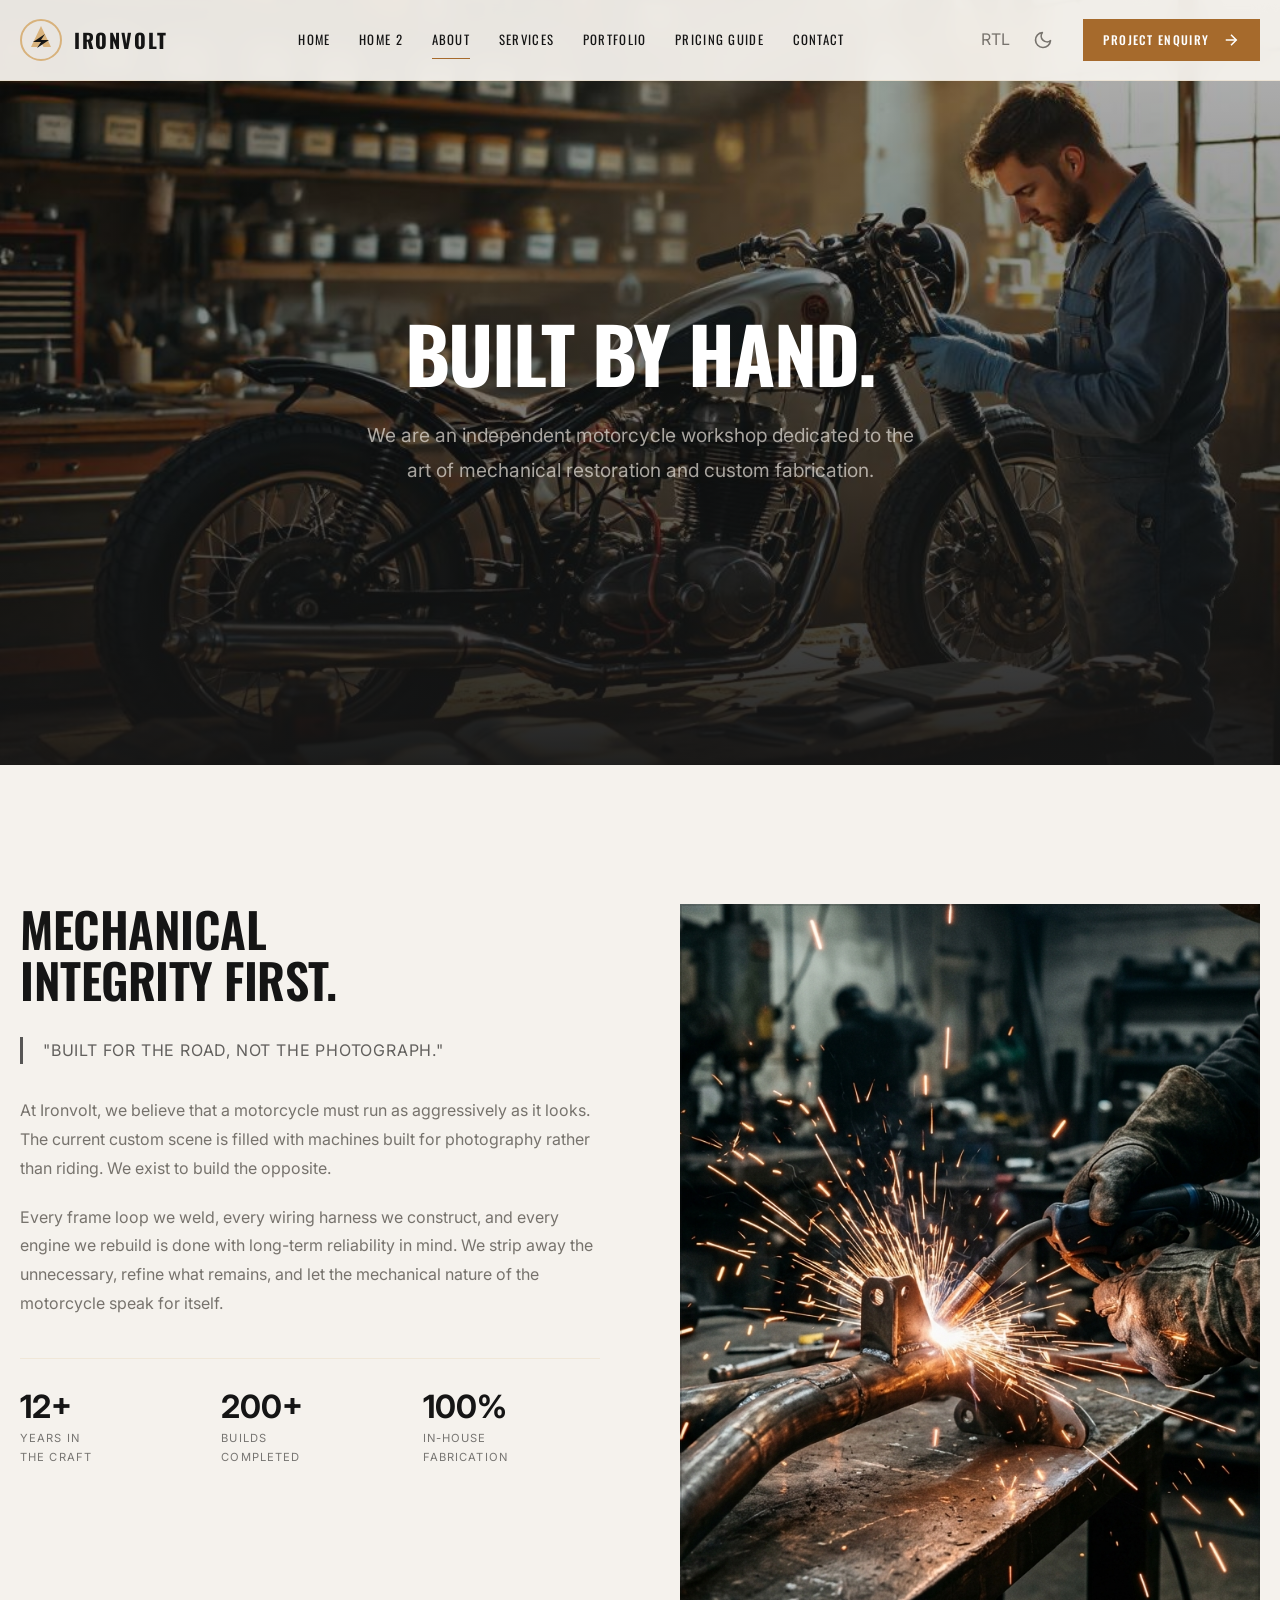
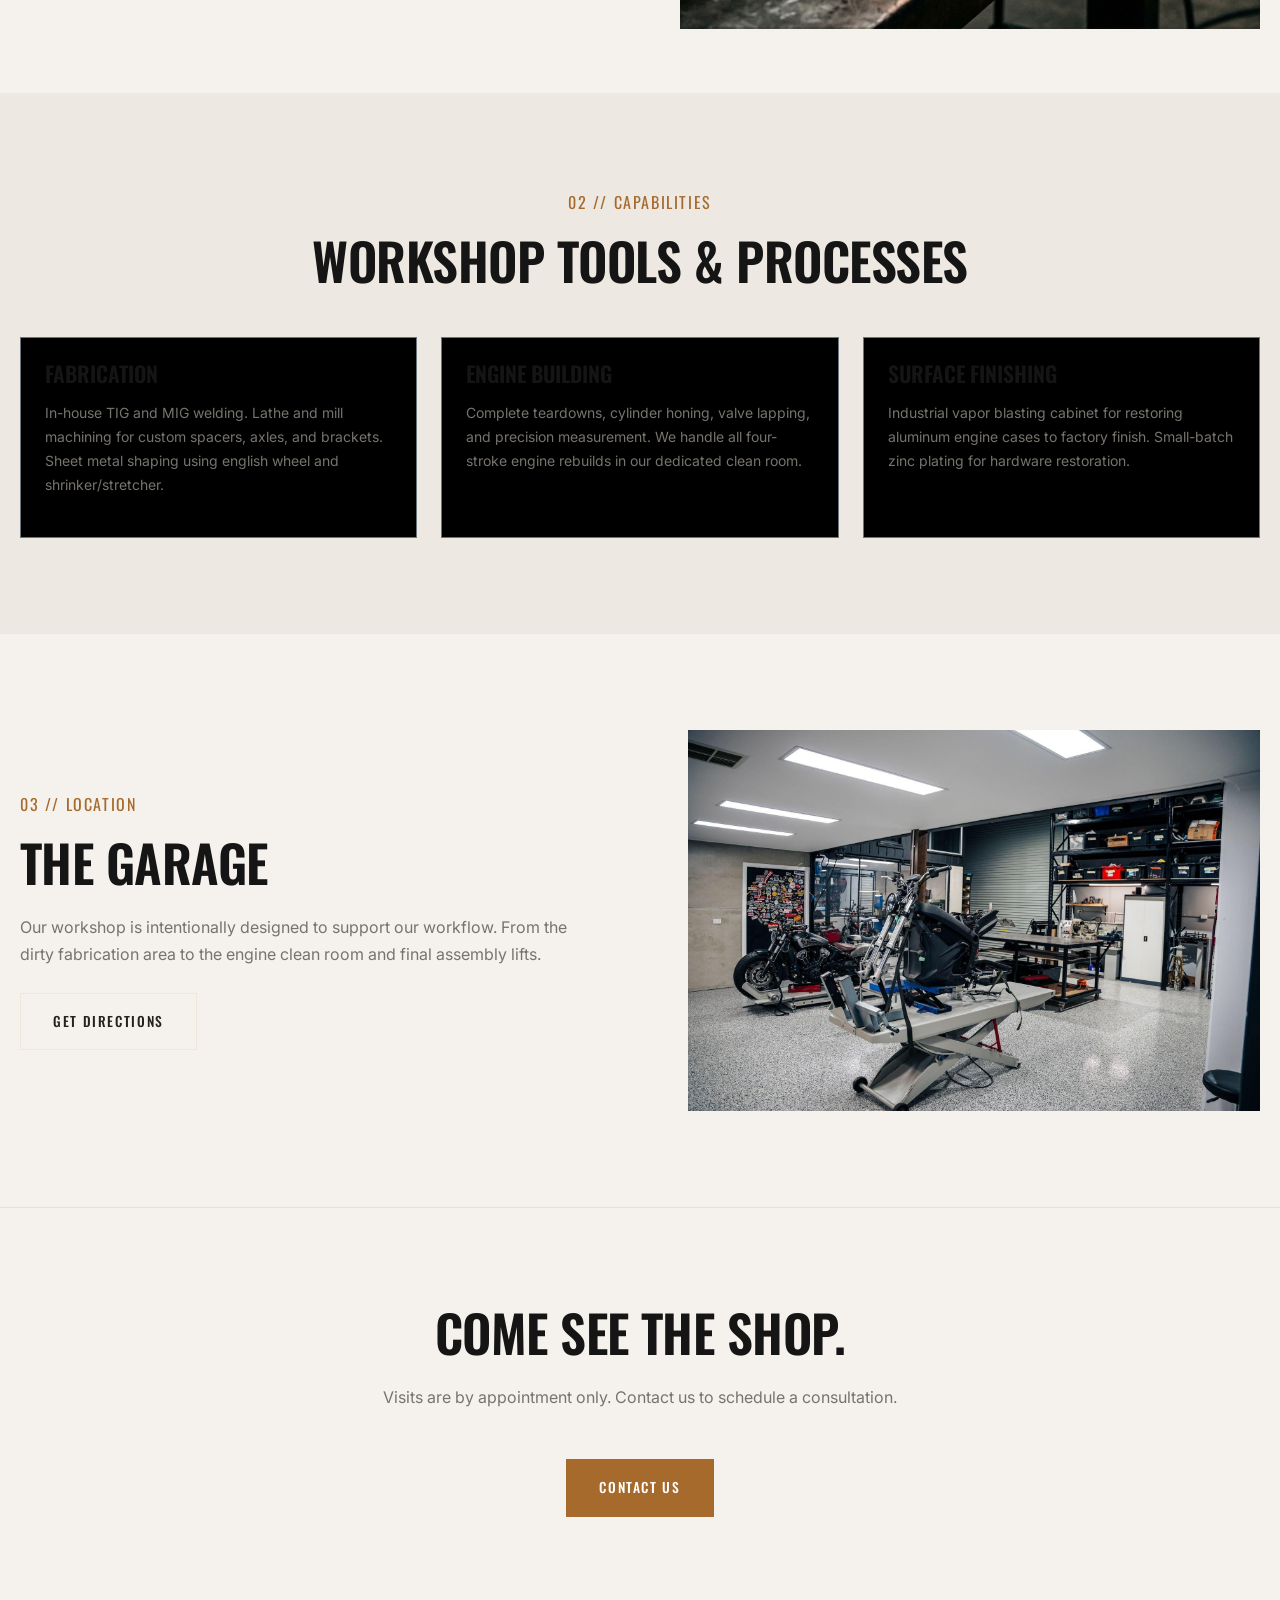
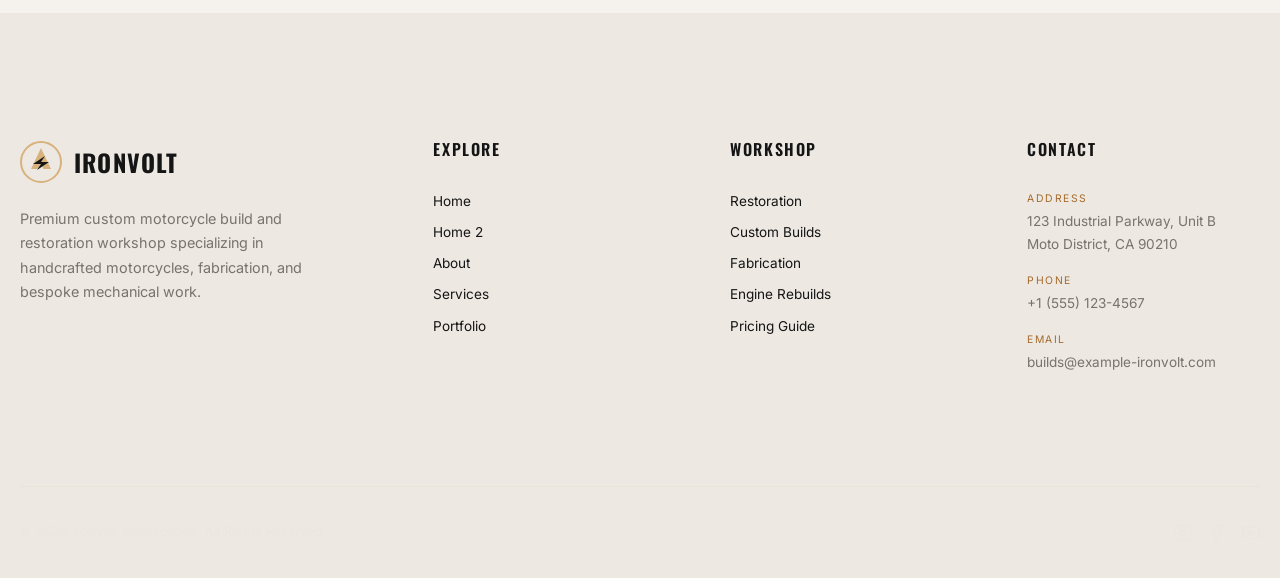
==== about.html @ 7b5ea41d "commit" ====
﻿<!DOCTYPE html>
<html lang="en" dir="ltr" data-theme="light">

<head>
  <meta charset="UTF-8">
  <meta name="viewport" content="width=device-width, initial-scale=1.0">
  <title>About The Workshop | Ironvolt</title>
  <link rel="icon" type="image/svg+xml" href="favicon.svg">
  <meta name="description"
    content="Learn about the Ironvolt workshop, our principles of mechanical craftsmanship, and our approach to building custom motorcycles.">

  <meta property="og:type" content="website">
  <meta property="og:title" content="About The Workshop | Ironvolt">
  <meta property="og:description"
    content="Learn about the Ironvolt workshop and our principles of mechanical craftsmanship.">
  <meta property="og:image" content="assets/images/workshop.jpg">
  <link rel="canonical" href="https://example-ironvolt.com/pages/about.html">

  <link rel="preconnect" href="https://fonts.googleapis.com">
  <link rel="preconnect" href="https://fonts.gstatic.com" crossorigin>
  <link
    href="https://fonts.googleapis.com/css2?family=Inter:wght@400;500;600&family=Oswald:wght@400;500;600;700&display=swap"
    rel="stylesheet">

  <link href="https://cdn.jsdelivr.net/npm/bootstrap@5.3.0/dist/css/bootstrap.min.css" rel="stylesheet">
  <link rel="stylesheet" href="assets/css/style.css">
</head>

<body>
  <a href="#main-content" class="iv-skip-link">Skip to content</a>

  <!-- ============================================ -->
  <!-- HEADER / NAVBAR                              -->
  <!-- ============================================ -->
  <header class="iv-header">
    <div class="iv-container">
      <div class="iv-header__inner">
        <a href="../index.html" class="iv-logo" aria-label="Ironvolt Motorcycles Home">
          <svg class="iv-logo__mark" viewBox="0 0 42 42" fill="none" xmlns="http://www.w3.org/2000/svg">
            <circle cx="21" cy="21" r="20" stroke="currentColor" stroke-width="2" />
            <path d="M21 7L31 28H23.5L21 23L18.5 28H11L21 7Z" fill="currentColor" />
            <path d="M25 15L21 21H29L17 29L21 23H13L25 15Z" fill="var(--color-primary)" />
          </svg>
          <div class="iv-logo__text">
            <span class="iv-logo__name">Ironvolt</span>
          </div>
        </a>

        <nav class="iv-nav" aria-label="Main Navigation">
          <a href="index.html" class="iv-nav__link">Home</a>
          <a href="home-2.html" class="iv-nav__link">Home 2</a>
          <a href="about.html" class="iv-nav__link active">About</a>
          <a href="services.html" class="iv-nav__link">Services</a>
          <a href="portfolio.html" class="iv-nav__link">Portfolio</a>
          <a href="pricing-guide.html" class="iv-nav__link">Pricing Guide</a>
          <a href="contact.html" class="iv-nav__link">Contact</a>
        </nav>

        <div class="iv-header__actions">
          <button class="iv-header__action-btn js-rtl-toggle" aria-label="Toggle RTL">
            <svg xmlns="http://www.w3.org/2000/svg" width="20" height="20" viewBox="0 0 24 24" fill="none"
              stroke="currentColor" stroke-width="2" stroke-linecap="round" stroke-linejoin="round">
              <path d="M3 12h18" />
              <path d="M3 12l6-6" />
              <path d="M3 12l6 6" />
            </svg>
          </button>
          <button class="iv-header__action-btn js-theme-toggle" aria-label="Toggle Theme"></button>
          <div class="iv-header__cta">
            <a href="enquiry.html" class="iv-btn iv-btn--primary iv-btn--sm ">
              Project Enquiry
              <svg class="iv-arrow" xmlns="http://www.w3.org/2000/svg" viewBox="0 0 24 24" fill="none"
                stroke="currentColor" stroke-width="2">
                <line x1="5" y1="12" x2="19" y2="12"></line>
                <polyline points="12 5 19 12 12 19"></polyline>
              </svg>
            </a>
          </div>
        </div>

        <button class="iv-hamburger" aria-label="Toggle Mobile Menu" aria-expanded="false">
          <span class="iv-hamburger__lines">
            <span class="iv-hamburger__line"></span>
            <span class="iv-hamburger__line"></span>
            <span class="iv-hamburger__line"></span>
          </span>
        </button>
      </div>
    </div>
  </header>

  <!-- Mobile Nav Drawer -->
  <div class="iv-mobile-nav"><button class="iv-mobile-nav__close js-mobile-close" aria-label="Close Menu"><svg
        xmlns="http://www.w3.org/2000/svg" width="32" height="32" viewBox="0 0 24 24" fill="none" stroke="currentColor"
        stroke-width="2" stroke-linecap="round" stroke-linejoin="round">
        <line x1="18" y1="6" x2="6" y2="18"></line>
        <line x1="6" y1="6" x2="18" y2="18"></line>
      </svg></button>
    <a href="index.html" class="iv-mobile-nav__link">Home</a>
    <a href="home-2.html" class="iv-mobile-nav__link">Home 2</a>
    <a href="about.html" class="iv-mobile-nav__link active">About</a>
    <a href="services.html" class="iv-mobile-nav__link">Services</a>
    <a href="portfolio.html" class="iv-mobile-nav__link">Portfolio</a>
    <a href="pricing-guide.html" class="iv-mobile-nav__link">Pricing Guide</a>
    <a href="contact.html" class="iv-mobile-nav__link">Contact</a>

    <div class="iv-mobile-nav__cta">
      <a href="enquiry.html" class="iv-btn iv-btn--primary" style="width: 100%; justify-content: center;">
        Project Enquiry
      </a>
    </div>

    <div class="iv-mobile-nav__controls">
      <button class="iv-mobile-nav__toggle js-theme-toggle">Dark Mode</button>
      <button class="iv-mobile-nav__toggle js-rtl-toggle">RTL Mode</button>
    </div>
  </div>
  <div class="iv-mobile-overlay"></div>

  <main id="main-content">

    <!-- ============================================ -->
    <!-- SECTION 01 — HERO                            -->
    <!-- ============================================ -->
    <section class="iv-hero iv-hero--page">
      <div class="iv-hero__bg">
        <img src="assets/images/abt-hero.jpg" alt="Workshop interior" loading="eager">
      </div>
      <div class="iv-hero__overlay"></div>

      <div class="iv-container">
        <div class="iv-hero__content iv-reveal iv-reveal--left">

          <h1 class="iv-hero__title">BUILT BY HAND.</h1>
          <p class="iv-hero__subtitle">We are an independent motorcycle workshop dedicated to the art of mechanical
            restoration and custom fabrication.</p>
        </div>
      </div>
    </section>

    <!-- ============================================ -->
    <!-- SECTION 02 — THE PHILOSOPHY                  -->
    <!-- ============================================ -->
    <section class="iv-section" style="padding-block: var(--space-3xl);">
      <div class="iv-container">

        <!-- Section Label Row -->
        <div class="iv-reveal mb-5" style="display: flex; align-items: center; gap: 1rem;">
          <div class="section-number">01 // PHILOSOPHY</div>
          <div style="flex: 1; height: 1px; background: var(--color-primary); opacity: 0.3;"></div>
        </div>

        <!-- Two Column Grid -->
        <div style="display: grid; grid-template-columns: 1fr 1fr; gap: 5rem; align-items: start;">

          <!-- LEFT — Text Column -->
          <div class="iv-reveal iv-reveal--left">
            <h2 style="font-size: clamp(2rem, 4vw, 3rem); line-height: 1.05; margin-bottom: 2rem;">
              MECHANICAL<br>INTEGRITY FIRST.
            </h2>

            <!-- Pull Quote -->
            <blockquote
              style="border-left: 3px solid var(--color-primary); padding-left: 1.25rem; margin: 0 0 2rem; font-family: var(--font-display); font-size: 1rem; letter-spacing: 0.05em; opacity: 0.7; font-style: normal;">
              "BUILT FOR THE ROAD, NOT THE PHOTOGRAPH."
            </blockquote>

            <p style="margin-bottom: 1.25rem; line-height: 1.8;">
              At Ironvolt, we believe that a motorcycle must run as aggressively as it looks. The current custom scene
              is filled with machines built for photography rather than riding. We exist to build the opposite.
            </p>
            <p style="line-height: 1.8;">
              Every frame loop we weld, every wiring harness we construct, and every engine we rebuild is done with
              long-term reliability in mind. We strip away the unnecessary, refine what remains, and let the mechanical
              nature of the motorcycle speak for itself.
            </p>

            <!-- Stats Row -->
            <div
              style="display: grid; grid-template-columns: repeat(3, 1fr); gap: 1.5rem; margin-top: 2.5rem; padding-top: 2rem; border-top: 1px solid var(--color-border);">
              <div>
                <div
                  style="font-family: var(--font-display); font-size: 2rem; font-weight: 700; color: var(--color-primary); line-height: 1;">
                  12+</div>
                <div style="font-size: 0.7rem; letter-spacing: 0.1em; opacity: 0.6; margin-top: 0.4rem;">YEARS IN<br>THE
                  CRAFT</div>
              </div>
              <div>
                <div
                  style="font-family: var(--font-display); font-size: 2rem; font-weight: 700; color: var(--color-primary); line-height: 1;">
                  200+</div>
                <div style="font-size: 0.7rem; letter-spacing: 0.1em; opacity: 0.6; margin-top: 0.4rem;">
                  BUILDS<br>COMPLETED</div>
              </div>
              <div>
                <div
                  style="font-family: var(--font-display); font-size: 2rem; font-weight: 700; color: var(--color-primary); line-height: 1;">
                  100%</div>
                <div style="font-size: 0.7rem; letter-spacing: 0.1em; opacity: 0.6; margin-top: 0.4rem;">
                  IN-HOUSE<br>FABRICATION</div>
              </div>
            </div>
          </div>

          <!-- RIGHT — Image + Team Card Column -->
          <div class="iv-reveal iv-reveal--right" style="position: relative;">

            <!-- Main Image -->
            <div style="position: relative; overflow: hidden; aspect-ratio: 4/5;">
              <img src="assets/images/philosophy.jpg" alt="Ironvolt fabrication workshop"
                style="width: 100%; height: 100%; object-fit: cover; display: block;">
              <!-- Accent line overlay -->
              <div
                style="position: absolute; inset: 0; border: 2px solid var(--color-primary); opacity: 0.15; pointer-events: none;">
              </div>
            </div>



          </div>

        </div>
      </div>
      </div>
    </section>

    <!-- ============================================ -->
    <!-- SECTION 03 — CAPABILITIES                    -->
    <!-- ============================================ -->
    <section class="iv-section iv-section--dark">
      <div class="iv-container">
        <div class="text-center mb-5 iv-reveal">
          <div class="section-number mb-3">02 // CAPABILITIES</div>
          <h2>WORKSHOP TOOLS & PROCESSES</h2>
        </div>

        <div class="row g-4">
          <div class="col-md-4 iv-reveal iv-reveal--d1">
            <div class="p-4 border border-secondary h-100 bg-black">
              <h4 class="mb-3">FABRICATION</h4>
              <p class="text-muted small">In-house TIG and MIG welding. Lathe and mill machining for custom spacers,
                axles, and brackets. Sheet metal shaping using english wheel and shrinker/stretcher.</p>
            </div>
          </div>
          <div class="col-md-4 iv-reveal iv-reveal--d2">
            <div class="p-4 border border-secondary h-100 bg-black">
              <h4 class="mb-3">ENGINE BUILDING</h4>
              <p class="text-muted small">Complete teardowns, cylinder honing, valve lapping, and precision measurement.
                We handle all four-stroke engine rebuilds in our dedicated clean room.</p>
            </div>
          </div>
          <div class="col-md-4 iv-reveal iv-reveal--d3">
            <div class="p-4 border border-secondary h-100 bg-black">
              <h4 class="mb-3">SURFACE FINISHING</h4>
              <p class="text-muted small">Industrial vapor blasting cabinet for restoring aluminum engine cases to
                factory finish. Small-batch zinc plating for hardware restoration.</p>
            </div>
          </div>
        </div>
      </div>
    </section>

    <!-- ============================================ -->
    <!-- SECTION 04 — LOCATION                        -->
    <!-- ============================================ -->
    <section class="iv-section">
      <div class="iv-container">
        <div class="iv-split align-items-center">
          <div class="iv-reveal">
            <div class="section-number mb-3">03 // LOCATION</div>
            <h2>THE GARAGE</h2>
            <p class="mt-4 mb-4">Our workshop is intentionally designed to support our workflow. From the dirty
              fabrication area to the engine clean room and final assembly lifts.</p>
            <a href="contact.html" class="iv-btn iv-btn--outline">Get Directions</a>
          </div>
          <div class="iv-reveal iv-reveal--right">
            <!-- Simulated Map or Workshop exterior -->
            <img src="assets/images/garage.jpg" class="img-fluid" alt="garage">
          </div>
        </div>
      </div>
    </section>

    <!-- ============================================ -->
    <!-- SECTION 05 — CTA                             -->
    <!-- ============================================ -->
    <section class="iv-cta iv-section border-top border-subtle">
      <div class="iv-container">
        <div class="iv-reveal iv-reveal--scale">
          <h2>COME SEE THE SHOP.</h2>
          <p>Visits are by appointment only. Contact us to schedule a consultation.</p>
          <div class="iv-cta__actions mt-5">
            <a href="contact.html" class="iv-btn iv-btn--primary">Contact Us</a>
          </div>
        </div>
      </div>
    </section>

  </main>

  <footer class="iv-footer">
    <div class="iv-container">
      <div class="iv-footer__grid">

        <div>
          <a href="index.html" class="iv-logo mb-4" aria-label="Ironvolt Motorcycles Home"
            style="display: flex; align-items: center; gap: 0.75rem;">
            <svg class="iv-logo__mark" viewBox="0 0 42 42" fill="none" xmlns="http://www.w3.org/2000/svg">
              <circle cx="21" cy="21" r="20" stroke="currentColor" stroke-width="2" />
              <path d="M21 7L31 28H23.5L21 23L18.5 28H11L21 7Z" fill="currentColor" />
              <path d="M25 15L21 21H29L17 29L21 23H13L25 15Z" fill="var(--color-primary)" />
            </svg>
            <div class="iv-logo__text" style="text-align: left;">
              <span class="iv-footer__brand-name"
                style="margin-bottom: 0; line-height: 1; display: block;">IRONVOLT</span>
            </div>
          </a>
          <p class="iv-footer__brand-text">Premium custom motorcycle build and restoration workshop specializing in
            handcrafted motorcycles, fabrication, and bespoke mechanical work.</p>
        </div>

        <div>
          <h4 class="iv-footer__heading">EXPLORE</h4>
          <div class="iv-footer__links">
            <a href="index.html" class="iv-footer__link">Home</a>
            <a href="home-2.html" class="iv-footer__link">Home 2</a>
            <a href="about.html" class="iv-footer__link">About</a>
            <a href="services.html" class="iv-footer__link">Services</a>
            <a href="portfolio.html" class="iv-footer__link">Portfolio</a>
          </div>
        </div>

        <div>
          <h4 class="iv-footer__heading">WORKSHOP</h4>
          <div class="iv-footer__links">
            <a href="services.html#restoration" class="iv-footer__link">Restoration</a>
            <a href="services.html#custom" class="iv-footer__link">Custom Builds</a>
            <a href="services.html#fabrication" class="iv-footer__link">Fabrication</a>
            <a href="services.html#engine" class="iv-footer__link">Engine Rebuilds</a>
            <a href="pricing-guide.html" class="iv-footer__link">Pricing Guide</a>
          </div>
        </div>

        <div>
          <h4 class="iv-footer__heading">CONTACT</h4>
          <div class="iv-footer__contact-item">
            <div class="iv-footer__contact-label">Address</div>
            <div class="iv-footer__contact-value">123 Industrial Parkway, Unit B<br>Moto District, CA 90210</div>
          </div>
          <div class="iv-footer__contact-item">
            <div class="iv-footer__contact-label">Phone</div>
            <div class="iv-footer__contact-value">+1 (555) 123-4567</div>
          </div>
          <div class="iv-footer__contact-item">
            <div class="iv-footer__contact-label">Email</div>
            <div class="iv-footer__contact-value">builds@example-ironvolt.com</div>
          </div>
        </div>

      </div>

      <div class="iv-footer__bottom">
        <div class="iv-footer__copyright">
          &copy; 2026 Ironvolt Motorcycles. All Rights Reserved.
        </div>
        <div class="iv-footer__social">
          <a href="#" class="iv-footer__social-link" aria-label="Instagram">
            <svg xmlns="http://www.w3.org/2000/svg" viewBox="0 0 24 24" fill="none" stroke="currentColor"
              stroke-width="2" stroke-linecap="round" stroke-linejoin="round">
              <rect x="2" y="2" width="20" height="20" rx="5" ry="5"></rect>
              <path d="M16 11.37A4 4 0 1 1 12.63 8 4 4 0 0 1 16 11.37z"></path>
              <line x1="17.5" y1="6.5" x2="17.51" y2="6.5"></line>
            </svg>
          </a>
          <a href="#" class="iv-footer__social-link" aria-label="Facebook">
            <svg xmlns="http://www.w3.org/2000/svg" viewBox="0 0 24 24" fill="none" stroke="currentColor"
              stroke-width="2" stroke-linecap="round" stroke-linejoin="round">
              <path d="M18 2h-3a5 5 0 0 0-5 5v3H7v4h3v8h4v-8h3l1-4h-4V7a1 1 0 0 1 1-1h3z"></path>
            </svg>
          </a>
          <a href="#" class="iv-footer__social-link" aria-label="YouTube">
            <svg xmlns="http://www.w3.org/2000/svg" viewBox="0 0 24 24" fill="none" stroke="currentColor"
              stroke-width="2" stroke-linecap="round" stroke-linejoin="round">
              <path
                d="M22.54 6.42a2.78 2.78 0 0 0-1.94-2C18.88 4 12 4 12 4s-6.88 0-8.6.46a2.78 2.78 0 0 0-1.94 2A29 29 0 0 0 1 11.75a29 29 0 0 0 .46 5.33A2.78 2.78 0 0 0 3.4 19c1.72.46 8.6.46 8.6.46s6.88 0 8.6-.46a2.78 2.78 0 0 0 1.94-2 29 29 0 0 0 .46-5.25 29 29 0 0 0-.46-5.33z">
              </path>
              <polygon points="9.75 15.02 15.5 11.75 9.75 8.48 9.75 15.02"></polygon>
            </svg>
          </a>
        </div>
      </div>
    </div>
  </footer>

  <div class="iv-modal-overlay"></div>
  <div class="iv-modal" id="enquiryModal">
    <div class="iv-modal__header">
      <h2 class="iv-modal__title">START A PROJECT</h2>
      <button class="iv-modal__close">Close</button>
    </div>
  </div>

  <script src="assets/js/main.js"></script>
</body>

</html>
---- assets/css/style.css ----
/* ============================================
   IRONVOLT MOTORCYCLES — DESIGN SYSTEM
   Custom Builds / Restoration / Fabrication
   ============================================ */

/* ----------------------------------------
   1. CSS VARIABLES
   ---------------------------------------- */
:root {
  /* Brand Colors */
  --color-primary: #151515;
  --color-secondary: #A66A2C;
  --color-accent: #D8B27C;
  --color-light: #E8E3DB;
  --color-text: #242321;
  --color-muted: #77736D;
  --color-dark-surface: #1E1E1C;
  --color-border: rgba(216, 178, 124, 0.18);
  --color-white: #ffffff;
  --color-black: #000000;

  /* Theme Colors (Light Mode defaults) */
  --bg-primary: #F5F2ED;
  --bg-secondary: #EDE9E2;
  --bg-card: #ffffff;
  --bg-dark-section: #151515;
  --bg-input: #ffffff;
  --text-primary: #242321;
  --text-secondary: #77736D;
  --text-on-dark: #E8E3DB;
  --text-heading: #151515;
  --border-color: rgba(216, 178, 124, 0.18);
  --border-subtle: rgba(36, 35, 33, 0.1);
  --shadow-sm: 0 1px 3px rgba(0, 0, 0, 0.06);
  --shadow-md: 0 4px 12px rgba(0, 0, 0, 0.08);
  --shadow-lg: 0 12px 40px rgba(0, 0, 0, 0.12);
  --overlay: rgba(21, 21, 21, 0.7);
  --overlay-heavy: rgba(21, 21, 21, 0.85);

  /* Typography */
  --font-heading: 'Oswald', sans-serif;
  --font-body: 'Inter', sans-serif;

  /* Spacing */
  --space-xs: 0.25rem;
  --space-sm: 0.5rem;
  --space-md: 1rem;
  --space-lg: 1.5rem;
  --space-xl: 2rem;
  --space-2xl: 3rem;
  --space-3xl: 4rem;
  --space-4xl: 6rem;
  --space-5xl: 8rem;

  /* Container */
  --container-max: 1320px;
  --container-padding: 20px;

  /* Transitions */
  --transition-fast: 0.2s cubic-bezier(0.4, 0, 0.2, 1);
  --transition-base: 0.3s cubic-bezier(0.4, 0, 0.2, 1);
  --transition-slow: 0.5s cubic-bezier(0.4, 0, 0.2, 1);
  --transition-mechanical: 0.6s cubic-bezier(0.16, 1, 0.3, 1);

  /* Border Radius */
  --radius-sm: 2px;
  --radius-md: 4px;
  --radius-lg: 6px;

  /* Z-Index */
  --z-dropdown: 100;
  --z-sticky: 200;
  --z-modal-backdrop: 900;
  --z-modal: 1000;
  --z-toast: 1100;
}

/* ----------------------------------------
   Dark Mode Variables
   ---------------------------------------- */
[data-theme="dark"] {
  --bg-primary: #111110;
  --bg-secondary: #1A1A18;
  --bg-card: #1E1E1C;
  --bg-dark-section: #0A0A09;
  --bg-input: #1E1E1C;
  --text-primary: #E8E3DB;
  --text-secondary: #9E9A93;
  --text-on-dark: #E8E3DB;
  --text-heading: #F5F2ED;
  --border-color: rgba(216, 178, 124, 0.15);
  --border-subtle: rgba(232, 227, 219, 0.08);
  --shadow-sm: 0 1px 3px rgba(0, 0, 0, 0.2);
  --shadow-md: 0 4px 12px rgba(0, 0, 0, 0.3);
  --shadow-lg: 0 12px 40px rgba(0, 0, 0, 0.4);
  --overlay: rgba(10, 10, 9, 0.8);
  --overlay-heavy: rgba(10, 10, 9, 0.92);
}

/* ----------------------------------------
   2. RESET & BASE
   ---------------------------------------- */
*,
*::before,
*::after {
  box-sizing: border-box;
  margin: 0;
  padding: 0;
}

html {
  scroll-behavior: smooth;
  -webkit-text-size-adjust: 100%;
  -moz-text-size-adjust: 100%;
  text-size-adjust: 100%;
}

body {
  font-family: var(--font-body);
  font-size: 1rem;
  line-height: 1.7;
  color: var(--text-primary);
  background-color: var(--bg-primary);
  -webkit-font-smoothing: antialiased;
  -moz-osx-font-smoothing: grayscale;
  overflow-x: hidden;
  transition: background-color var(--transition-base), color var(--transition-base);
}

body.no-scroll {
  overflow: hidden;
}

img {
  max-width: 100%;
  height: auto;
  display: block;
}

a {
  color: inherit;
  text-decoration: none;
  transition: color var(--transition-fast);
}

button {
  font-family: inherit;
  cursor: pointer;
  border: none;
  background: none;
  font-size: inherit;
}

ul,
ol {
  list-style: none;
}

input,
textarea,
select {
  font-family: inherit;
  font-size: inherit;
}

/* ----------------------------------------
   3. TYPOGRAPHY
   ---------------------------------------- */
h1,
h2,
h3,
h4,
h5,
h6 {
  font-family: var(--font-heading);
  font-weight: 600;
  line-height: 1.1;
  color: var(--text-heading);
  transition: color var(--transition-base);
}

h1 {
  font-size: clamp(2.5rem, 6vw, 5.5rem);
  font-weight: 700;
  letter-spacing: -0.02em;
  text-transform: uppercase;
}

h2 {
  font-size: clamp(2rem, 4vw, 3.5rem);
  font-weight: 600;
  letter-spacing: -0.01em;
  text-transform: uppercase;
}

h3 {
  font-size: clamp(1.25rem, 2.5vw, 1.75rem);
  font-weight: 600;
}

h4 {
  font-size: clamp(1.1rem, 2vw, 1.35rem);
  font-weight: 600;
}



p {
  color: var(--text-secondary);
  max-width: 65ch;
  transition: color var(--transition-base);
}

.label {
  font-family: var(--font-heading);
  font-size: 0.75rem;
  font-weight: 500;
  letter-spacing: 0.15em;
  text-transform: uppercase;
  color: var(--color-secondary);
}

.large-number {
  font-family: var(--font-heading);
  font-size: clamp(3rem, 8vw, 7rem);
  font-weight: 700;
  line-height: 1;
  color: var(--color-secondary);
  opacity: 0.2;
}

.section-number {
  font-family: var(--font-heading);
  font-size: 1rem;
  font-weight: 400;
  letter-spacing: 0.1em;
  color: var(--color-secondary);
}

/* ----------------------------------------
   4. GLOBAL LAYOUT
   ---------------------------------------- */
.iv-container {
  width: min(100% - 40px, var(--container-max));
  margin-inline: auto;
}

@media (max-width: 575px) {
  .iv-container {
    width: calc(100% - 32px);
  }
}

.iv-section {
  padding-block: var(--space-5xl);
  position: relative;
}

.iv-section--dark {
  background-color: var(--bg-secondary);
}

[data-theme="dark"] .iv-section--dark {
  background-color: var(--bg-secondary);
}

[data-theme="dark"] .iv-section--dark {
  background-color: var(--bg-secondary);
}

.iv-section--dark h2,
.iv-section--dark h3,
.iv-section--dark h4 {
  /* Inherit normal text heading color */
}

.iv-section--dark p {
  /* Inherit normal text primary/secondary color */
}

.iv-grid {
  display: grid;
  gap: var(--space-xl);
}

.iv-grid--2 {
  grid-template-columns: repeat(2, 1fr);
}

.iv-grid--3 {
  grid-template-columns: repeat(3, 1fr);
}

.iv-grid--4 {
  grid-template-columns: repeat(4, 1fr);
}

@media (max-width: 991px) {

  .iv-grid--3,
  .iv-grid--4 {
    grid-template-columns: repeat(2, 1fr);
  }
}

@media (max-width: 575px) {

  .iv-grid--2,
  .iv-grid--3,
  .iv-grid--4 {
    grid-template-columns: 1fr;
  }
}

.iv-split {
  display: grid;
  grid-template-columns: 1fr 1fr;
  gap: var(--space-4xl);
  align-items: center;
}

@media (max-width: 991px) {
  .iv-split {
    grid-template-columns: 1fr;
    gap: var(--space-2xl);
  }
}

.iv-divider {
  width: 60px;
  height: 2px;
  background: var(--color-secondary);
  margin-block: var(--space-lg);
}

/* ----------------------------------------
   5. BUTTONS
   ---------------------------------------- */
.iv-btn {
  display: inline-flex;
  align-items: center;
  gap: 0.75rem;
  font-family: var(--font-heading);
  font-size: 0.85rem;
  font-weight: 500;
  letter-spacing: 0.12em;
  text-transform: uppercase;
  padding: 1rem 2rem;
  border: 1px solid transparent;
  transition: all var(--transition-base);
  position: relative;
  overflow: hidden;
  white-space: nowrap;
}

.iv-btn svg {
  width: 18px;
  height: 18px;
  transition: transform var(--transition-base);
  flex-shrink: 0;
}

.iv-btn:hover svg {
  transform: translateX(4px);
}

[dir="rtl"] .iv-btn:hover svg {
  transform: translateX(-4px);
}

.iv-btn--primary {
  background: var(--color-secondary);
  color: var(--color-white);
  border-color: var(--color-secondary);
}

.iv-btn--primary:hover {
  background: #8E5A24;
  border-color: #8E5A24;
}

.iv-btn--outline {
  background: transparent;
  color: var(--text-primary);
  border-color: var(--border-color);
}

.iv-btn--outline:hover {
  border-color: var(--color-secondary);
  color: var(--color-secondary);
}

[data-theme="dark"] .iv-btn--outline {
  color: var(--text-on-dark);
  border-color: var(--border-color);
}

[data-theme="dark"] .iv-btn--outline:hover {
  border-color: var(--color-accent);
  color: var(--color-accent);
}

.iv-btn--ghost {
  background: transparent;
  color: var(--color-secondary);
  padding-inline: 0;
  border: none;
}

.iv-btn--ghost:hover {
  color: var(--color-accent);
}

.iv-btn--light {
  background: transparent;
  color: var(--text-on-dark);
  border-color: rgba(232, 227, 219, 0.25);
}

.iv-btn--light:hover {
  border-color: var(--color-accent);
  color: var(--color-accent);
}

.iv-btn--sm {
  padding: 0.6rem 1.2rem;
  font-size: 0.75rem;
}

.iv-arrow {
  display: inline-flex;
  width: 18px;
  height: 18px;
}

/* ----------------------------------------
   6. HEADER / NAVBAR
   ---------------------------------------- */
.iv-header {
  position: fixed;
  top: 0;
  inset-inline: 0;
  z-index: var(--z-sticky);
  background: rgba(245, 242, 237, 0.95);
  backdrop-filter: blur(12px);
  -webkit-backdrop-filter: blur(12px);
  border-bottom: 1px solid var(--border-color);
  transition: background var(--transition-base), box-shadow var(--transition-base);
}

[data-theme="dark"] .iv-header {
  background: rgba(21, 21, 21, 0.95);
}

.iv-header.scrolled {
  box-shadow: 0 2px 20px rgba(0, 0, 0, 0.3);
}

.iv-header__inner {
  display: flex;
  align-items: center;
  justify-content: space-between;
  height: 80px;
  flex-wrap: nowrap;
}

.iv-logo {
  display: flex;
  align-items: center;
  gap: 0.75rem;
  flex-shrink: 0;
}

.iv-logo__mark {
  width: 42px;
  height: 42px;
  color: var(--color-accent);
}

.iv-logo__text {
  display: flex;
  flex-direction: column;
  line-height: 1;
}

.iv-logo__name {
  font-family: var(--font-heading);
  font-size: 1.25rem;
  font-weight: 700;
  letter-spacing: 0.08em;
  text-transform: uppercase;
  color: var(--text-heading);
}

.iv-logo__desc {
  font-size: 0.6rem;
  letter-spacing: 0.2em;
  text-transform: uppercase;
  color: var(--color-secondary);
  margin-top: 2px;
}

.iv-nav {
  display: flex;
  align-items: center;
  gap: 0;
}

.iv-nav__link {
  font-family: var(--font-heading);
  font-size: 0.8rem;
  font-weight: 400;
  letter-spacing: 0.1em;
  text-transform: uppercase;
  color: var(--text-heading);
  padding: 0.5rem 0.9rem;
  position: relative;
  transition: color var(--transition-fast);
}

.iv-nav__link:hover, .iv-nav__link.active { color: var(--text-heading) !important; }

.iv-nav__link::after {
  content: '';
  position: absolute;
  bottom: 0;
  inset-inline-start: 0.9rem;
  width: 0;
  height: 1px;
  background: var(--color-secondary);
  transition: width var(--transition-base);
}

.iv-nav__link:hover, .iv-nav__link.active { color: var(--text-heading) !important; }

.iv-nav__link:hover::after,
.iv-nav__link.active::after {
  width: calc(100% - 1.8rem);
}

.iv-header__actions {
  display: flex;
  align-items: center;
  gap: 0.5rem;
}

.iv-header__action-btn {
  width: 40px;
  height: 40px;
  display: flex;
  align-items: center;
  justify-content: center;
  color: var(--text-secondary);
  border-radius: var(--radius-sm);
  transition: color var(--transition-fast), background var(--transition-fast);
}

.iv-header__action-btn:hover {
  color: var(--text-heading);
  background: var(--bg-card);
}

.iv-header__action-btn svg {
  width: 20px;
  height: 20px;
}

.iv-header__cta {
  margin-inline-start: 0.75rem;
}

.iv-hamburger {
  display: none;
  width: 40px;
  height: 40px;
  align-items: center;
  justify-content: center;
  color: var(--text-heading);
  position: relative;
  z-index: calc(var(--z-modal) + 1);
}

.iv-hamburger__lines {
  display: flex;
  flex-direction: column;
  gap: 5px;
  width: 22px;
}

.iv-hamburger__line {
  width: 100%;
  height: 2px;
  background: currentColor;
  transition: transform var(--transition-base), opacity var(--transition-fast);
  transform-origin: center;
}

.iv-hamburger.active .iv-hamburger__line:nth-child(1) {
  transform: translateY(7px) rotate(45deg);
}

.iv-hamburger.active .iv-hamburger__line:nth-child(2) {
  opacity: 0;
}

.iv-hamburger.active .iv-hamburger__line:nth-child(3) {
  transform: translateY(-7px) rotate(-45deg);
}

/* Mobile Navigation Drawer */
.iv-mobile-nav {
  position: fixed;
  top: 0;
  inset-inline-end: 0;
  width: min(400px, 100vw);
  height: 100vh;
  height: 100dvh;
  background: var(--bg-primary);
  border-inline-start: 1px solid var(--border-color);
  z-index: var(--z-modal);
  transform: translateX(100%);
  transition: transform var(--transition-mechanical);
  display: flex;
  flex-direction: column;
  padding: 100px var(--space-2xl) var(--space-2xl);
  overflow-y: auto;
}

[dir="rtl"] .iv-mobile-nav {
  transform: translateX(-100%);
}

.iv-mobile-nav.open {
  transform: translateX(0);
}

.iv-mobile-nav__link {
  display: block;
  font-family: var(--font-heading);
  font-size: 1.5rem;
  font-weight: 500;
  text-transform: uppercase;
  letter-spacing: 0.05em;
  color: var(--text-heading);
  padding: 0.75rem 0;
  border-bottom: 1px solid var(--border-color);
  transition: color var(--transition-fast), padding-inline-start var(--transition-base);
}

.iv-mobile-nav__link:hover { color: var(--text-heading) !important; padding-inline-start: 0.5rem; }

.iv-mobile-nav__controls {
  display: flex;
  gap: var(--space-md);
  margin-top: var(--space-2xl);
  padding-top: var(--space-xl);
  border-top: 1px solid rgba(216, 178, 124, 0.08);
}

.iv-mobile-nav__toggle {
  display: flex;
  align-items: center;
  gap: 0.5rem;
  font-size: 0.75rem;
  letter-spacing: 0.1em;
  text-transform: uppercase;
  color: rgba(232, 227, 219, 0.5);
  padding: 0.5rem 1rem;
  border: 1px solid rgba(216, 178, 124, 0.15);
  border-radius: var(--radius-sm);
  transition: all var(--transition-fast);
}

.iv-mobile-nav__toggle:hover {
  color: var(--color-white);
  border-color: var(--color-secondary);
}

.iv-mobile-nav__cta {
  margin-top: var(--space-xl);
}

.iv-mobile-overlay {
  position: fixed;
  inset: 0;
  background: rgba(0, 0, 0, 0.6);
  z-index: calc(var(--z-modal) - 1);
  opacity: 0;
  visibility: hidden;
  transition: opacity var(--transition-base), visibility var(--transition-base);
}

.iv-mobile-overlay.active {
  opacity: 1;
  visibility: visible;
}

/* Search Overlay */
.iv-search {
  position: fixed;
  top: 0;
  inset-inline: 0;
  background: rgba(21, 21, 21, 0.98);
  backdrop-filter: blur(20px);
  -webkit-backdrop-filter: blur(20px);
  z-index: var(--z-modal);
  padding: var(--space-2xl);
  transform: translateY(-100%);
  transition: transform var(--transition-mechanical);
}

.iv-search.open {
  transform: translateY(0);
}

.iv-search__inner {
  max-width: 700px;
  margin-inline: auto;
  padding-top: 60px;
}

.iv-search__input {
  width: 100%;
  background: transparent;
  border: none;
  border-bottom: 2px solid var(--color-secondary);
  font-family: var(--font-heading);
  font-size: clamp(1.5rem, 4vw, 2.5rem);
  color: var(--color-white);
  padding: var(--space-md) 0;
  outline: none;
  text-transform: uppercase;
  letter-spacing: 0.05em;
}

.iv-search__input::placeholder {
  color: rgba(232, 227, 219, 0.3);
}

.iv-search__results {
  margin-top: var(--space-xl);
}

.iv-search__result {
  display: flex;
  align-items: center;
  justify-content: space-between;
  padding: var(--space-md) 0;
  border-bottom: 1px solid rgba(216, 178, 124, 0.08);
  color: rgba(232, 227, 219, 0.7);
  transition: color var(--transition-fast);
}

.iv-search__result:hover {
  color: var(--color-white);
}

.iv-search__result-title {
  font-family: var(--font-heading);
  font-size: 1rem;
  text-transform: uppercase;
  letter-spacing: 0.05em;
}

.iv-search__result-cat {
  font-size: 0.75rem;
  color: var(--color-secondary);
  text-transform: uppercase;
  letter-spacing: 0.1em;
}

.iv-search__close {
  position: absolute;
  top: var(--space-xl);
  inset-inline-end: var(--space-xl);
  color: rgba(232, 227, 219, 0.5);
  width: 40px;
  height: 40px;
  display: flex;
  align-items: center;
  justify-content: center;
  transition: color var(--transition-fast);
}

.iv-search__close:hover {
  color: var(--color-white);
}

.iv-search__close svg {
  width: 24px;
  height: 24px;
}

@media (max-width: 1024px) {

  .iv-nav,
  .iv-header__actions .iv-header__action-btn,
  .iv-header__cta {
    display: none;
  }

  .iv-hamburger {
    display: flex;
  }
}

@media (max-width: 575px) {
  .iv-header__inner {
    height: 64px;
  }

  .iv-logo__mark {
    width: 34px;
    height: 34px;
  }

  .iv-logo__name {
    font-size: 1.1rem;
  }

  .iv-logo__desc {
    display: none;
  }
}

/* ----------------------------------------
   7. HERO SECTIONS
   ---------------------------------------- */
.iv-hero {
  position: relative;
  min-height: 100vh;
  display: flex;
  align-items: flex-end;
  padding-top: 80px;
  padding-bottom: var(--space-4xl);
  overflow: hidden;
}

.iv-hero__bg {
  position: absolute;
  inset: 0;
  z-index: 0;
}

.iv-hero__bg img {
  width: 100%;
  height: 100%;
  object-fit: cover;
}

.iv-hero__overlay {
  position: absolute;
  inset: 0;
  background: linear-gradient(to top,
      rgba(21, 21, 21, 0.95) 0%,
      rgba(21, 21, 21, 0.6) 40%,
      rgba(21, 21, 21, 0.3) 100%);
}

.iv-hero__content {
  position: relative;
  z-index: 1;
  max-width: 800px;
  margin: 0 auto;
  text-align: center;
  display: flex;
  flex-direction: column;
  align-items: center;
}

.iv-hero__label {
  display: inline-block;
  margin-bottom: var(--space-xl);
}

.iv-hero__title {
  color: var(--color-white);
  margin-bottom: var(--space-lg);
}

.iv-hero__subtitle {
  font-size: clamp(1rem, 1.5vw, 1.2rem);
  color: rgba(232, 227, 219, 0.7);
  max-width: 550px;
  margin-bottom: var(--space-2xl);
  line-height: 1.8;
  margin-left: auto;
  margin-right: auto;
}

.iv-hero__actions {
  display: flex;
  flex-wrap: wrap;
  gap: var(--space-md);
  justify-content: center;
}

/* Split Hero (Home 2) */
.iv-hero--split {
  display: grid;
  grid-template-columns: 1fr 1fr;
  min-height: 100vh;
  padding: 0;
}

.iv-hero--split .iv-hero__left {
  display: flex;
  flex-direction: column;
  justify-content: center;
  padding: calc(80px + var(--space-4xl)) var(--space-4xl) var(--space-4xl);
  background: var(--bg-dark-section);
}

.iv-hero--split .iv-hero__right {
  position: relative;
  overflow: hidden;
}

.iv-hero--split .iv-hero__right img {
  width: 100%;
  height: 100%;
  object-fit: cover;
}

.iv-hero__overlays {
  position: absolute;
  inset: 0;
  display: flex;
  flex-direction: column;
  justify-content: flex-end;
  padding: var(--space-2xl);
  background: linear-gradient(to top, rgba(21, 21, 21, 0.7), transparent 60%);
}

.iv-hero__overlay-tags {
  display: flex;
  flex-wrap: wrap;
  gap: var(--space-sm);
}

.iv-hero__overlay-tag {
  font-family: var(--font-heading);
  font-size: 0.65rem;
  letter-spacing: 0.2em;
  text-transform: uppercase;
  color: var(--color-accent);
  padding: 0.3rem 0.8rem;
  border: 1px solid rgba(216, 178, 124, 0.3);
}

@media (max-width: 991px) {
  .iv-hero--split {
    grid-template-columns: 1fr;
  }

  .iv-hero--split .iv-hero__left {
    padding: calc(80px + var(--space-2xl)) var(--space-xl) var(--space-2xl);
    min-height: 60vh;
  }

  .iv-hero--split .iv-hero__right {
    height: 50vh;
  }
}

/* Page Hero (inner pages) */
.iv-hero--page {
  min-height: unset;
  height: 85vh;
  align-items: flex-start;
  padding-top: calc(80px + var(--space-4xl));
  padding-bottom: var(--space-4xl);
  overflow: hidden;
}

.iv-hero--page .iv-hero__content {
  text-align: center;
  align-items: center;
  max-width: 700px;
  margin-inline: auto;
}

.iv-hero--page .iv-hero__subtitle {
  text-align: center;
  margin-left: auto;
  margin-right: auto;
}

/* ----------------------------------------
   8. SECTIONS — Workshop (Home S02)
   ---------------------------------------- */
.iv-workshop__principles {
  display: grid;
  grid-template-columns: repeat(3, 1fr);
  gap: var(--space-2xl);
  margin-top: var(--space-3xl);
}

.iv-principle {
  position: relative;
  padding-top: var(--space-xl);
}

.iv-principle::before {
  content: '';
  position: absolute;
  top: 0;
  inset-inline-start: 0;
  width: 40px;
  height: 2px;
  background: var(--color-secondary);
}

.iv-principle__number {
  font-family: var(--font-heading);
  font-size: 2.5rem;
  font-weight: 700;
  color: var(--color-secondary);
  opacity: 0.3;
  line-height: 1;
  margin-bottom: var(--space-sm);
}

.iv-principle__title {
  font-family: var(--font-heading);
  font-size: 1rem;
  font-weight: 600;
  text-transform: uppercase;
  letter-spacing: 0.08em;
  margin-bottom: var(--space-sm);
}

@media (max-width: 575px) {
  .iv-workshop__principles {
    grid-template-columns: 1fr;
  }
}

/* ----------------------------------------
   9. GALLERY — Masonry Portfolio
   ---------------------------------------- */
.iv-gallery__filters {
  display: flex;
  flex-wrap: wrap;
  gap: var(--space-sm);
  margin-bottom: var(--space-2xl);
}

.iv-gallery__filter {
  font-family: var(--font-heading);
  font-size: 0.75rem;
  font-weight: 500;
  letter-spacing: 0.1em;
  text-transform: uppercase;
  color: var(--text-secondary);
  padding: 0.5rem 1.2rem;
  border: 1px solid var(--border-subtle);
  transition: all var(--transition-fast);
  background: transparent;
}

.iv-gallery__filter:hover,
.iv-gallery__filter.active {
  color: var(--color-secondary);
  border-color: var(--color-secondary);
}

.iv-gallery__grid {
  display: grid;
  grid-template-columns: repeat(3, 1fr);
  gap: var(--space-lg);
}

.iv-gallery__item {
  position: relative;
  overflow: hidden;
  cursor: pointer;
}

.iv-gallery__item:nth-child(1) {
  grid-row: span 2;
}

.iv-gallery__item:nth-child(4) {
  grid-column: span 2;
}

.iv-gallery__item-img {
  width: 100%;
  height: 100%;
  min-height: 280px;
  object-fit: cover;
  transition: transform var(--transition-slow);
}

.iv-gallery__item:hover .iv-gallery__item-img {
  transform: scale(1.05);
}

.iv-gallery__item-overlay {
  position: absolute;
  inset: 0;
  background: linear-gradient(to top, rgba(21, 21, 21, 0.9) 0%, transparent 60%);
  display: flex;
  flex-direction: column;
  justify-content: flex-end;
  padding: var(--space-xl);
  opacity: 0;
  transition: opacity var(--transition-base);
}

.iv-gallery__item:hover .iv-gallery__item-overlay {
  opacity: 1;
}

.iv-gallery__item-category {
  font-family: var(--font-heading);
  font-size: 0.65rem;
  letter-spacing: 0.2em;
  text-transform: uppercase;
  color: var(--color-accent);
  margin-bottom: var(--space-xs);
}

.iv-gallery__item-title {
  font-family: var(--font-heading);
  font-size: 1.25rem;
  font-weight: 600;
  text-transform: uppercase;
  color: var(--color-white);
  margin-bottom: var(--space-sm);
  transform: translateY(10px);
  transition: transform var(--transition-base);
}

.iv-gallery__item:hover .iv-gallery__item-title {
  transform: translateY(0);
}

.iv-gallery__item-meta {
  font-size: 0.8rem;
  color: rgba(232, 227, 219, 0.6);
  display: flex;
  align-items: center;
  gap: 0.5rem;
}

.iv-gallery__item-link {
  display: inline-flex;
  align-items: center;
  gap: 0.5rem;
  font-family: var(--font-heading);
  font-size: 0.75rem;
  letter-spacing: 0.1em;
  text-transform: uppercase;
  color: var(--color-secondary);
  margin-top: var(--space-sm);
  transition: gap var(--transition-base);
}

.iv-gallery__item:hover .iv-gallery__item-link {
  gap: 0.8rem;
}

.iv-gallery__item-link svg {
  width: 16px;
  height: 16px;
}

.iv-gallery__item-border {
  position: absolute;
  bottom: 0;
  inset-inline-start: 0;
  width: 0;
  height: 2px;
  background: var(--color-secondary);
  transition: width var(--transition-slow);
}

.iv-gallery__item:hover .iv-gallery__item-border {
  width: 100%;
}

@media (max-width: 991px) {
  .iv-gallery__grid {
    grid-template-columns: repeat(2, 1fr);
  }

  .iv-gallery__item:nth-child(1) {
    grid-row: auto;
  }

  .iv-gallery__item:nth-child(4) {
    grid-column: auto;
  }
}

@media (max-width: 575px) {
  .iv-gallery__grid {
    grid-template-columns: 1fr;
  }
}

/* ----------------------------------------
   10. SERVICES — Asymmetric Layout
   ---------------------------------------- */
.iv-services__grid {
  display: grid;
  gap: var(--space-3xl);
}

.iv-service-card {
  display: grid;
  grid-template-columns: auto 1fr auto;
  gap: var(--space-2xl);
  align-items: start;
  padding-bottom: var(--space-3xl);
  border-bottom: 1px solid var(--border-color);
}

.iv-service-card:nth-child(even) {
  direction: ltr;
}

[dir="rtl"] .iv-service-card:nth-child(even) {
  direction: rtl;
}

.iv-service-card__number {
  font-family: var(--font-heading);
  font-size: clamp(3rem, 6vw, 5rem);
  font-weight: 700;
  color: var(--color-secondary);
  opacity: 0.15;
  line-height: 1;
}

.iv-service-card__content {
  max-width: 500px;
}

.iv-service-card__title {
  margin-bottom: var(--space-md);
}

.iv-service-card__desc {
  margin-bottom: var(--space-lg);
}

.iv-service-card__img {
  width: 200px;
  height: 200px;
  object-fit: cover;
  transition: transform var(--transition-slow);
}

.iv-service-card:hover .iv-service-card__img {
  transform: scale(1.03);
}

@media (max-width: 767px) {
  .iv-service-card {
    grid-template-columns: 1fr;
    gap: var(--space-lg);
  }

  .iv-service-card__img {
    width: 100%;
    height: 250px;
    order: -1;
  }
}

/* Service Detail Page */
.iv-process-timeline {
  display: grid;
  grid-template-columns: repeat(5, 1fr);
  gap: var(--space-lg);
  position: relative;
  margin-top: var(--space-2xl);
}

.iv-process-timeline::before {
  content: '';
  position: absolute;
  top: 28px;
  inset-inline-start: 10%;
  width: 80%;
  height: 2px;
  background: var(--border-color);
}

.iv-process-step {
  text-align: center;
  position: relative;
}

.iv-process-step__dot {
  width: 14px;
  height: 14px;
  border: 2px solid var(--color-secondary);
  background: var(--bg-primary);
  border-radius: 50%;
  margin: 0 auto var(--space-lg);
  position: relative;
  z-index: 1;
  transition: background var(--transition-base);
}

.iv-process-step:hover .iv-process-step__dot {
  background: var(--color-secondary);
}

.iv-process-step__title {
  font-family: var(--font-heading);
  font-size: 0.8rem;
  font-weight: 500;
  letter-spacing: 0.1em;
  text-transform: uppercase;
}

@media (max-width: 767px) {
  .iv-process-timeline {
    grid-template-columns: 1fr;
    gap: var(--space-md);
    padding-inline-start: var(--space-2xl);
  }

  .iv-process-timeline::before {
    top: 0;
    inset-inline-start: 6px;
    width: 2px;
    height: 100%;
  }

  .iv-process-step {
    text-align: start;
    display: flex;
    align-items: center;
    gap: var(--space-md);
  }

  .iv-process-step__dot {
    margin: 0;
    flex-shrink: 0;
    position: absolute;
    inset-inline-start: calc(-1 * var(--space-2xl));
  }
}

/* Materials Section */
.iv-materials {
  display: grid;
  grid-template-columns: repeat(5, 1fr);
  gap: var(--space-lg);
  margin-top: var(--space-2xl);
}

.iv-material {
  text-align: center;
  padding: var(--space-xl);
  border: 1px solid var(--border-color);
  transition: border-color var(--transition-base);
}

.iv-material:hover {
  border-color: var(--color-secondary);
}

.iv-material__icon {
  font-size: 2rem;
  margin-bottom: var(--space-md);
  color: var(--color-secondary);
}

.iv-material__name {
  font-family: var(--font-heading);
  font-size: 0.8rem;
  letter-spacing: 0.1em;
  text-transform: uppercase;
}

@media (max-width: 767px) {
  .iv-materials {
    grid-template-columns: repeat(2, 1fr);
  }
}

@media (max-width: 375px) {
  .iv-materials {
    grid-template-columns: 1fr;
  }
}

/* ----------------------------------------
   11. ENGINEERING DETAIL SECTION
   ---------------------------------------- */
.iv-engineering__grid {
  display: grid;
  grid-template-columns: repeat(5, 1fr);
  gap: var(--space-md);
  margin-top: var(--space-2xl);
}

.iv-engineering__item {
  position: relative;
  overflow: hidden;
  aspect-ratio: 3/4;
}

.iv-engineering__item:nth-child(2) {
  aspect-ratio: 3/5;
  margin-top: var(--space-2xl);
}

.iv-engineering__item:nth-child(4) {
  aspect-ratio: 3/5;
  margin-top: calc(-1 * var(--space-xl));
}

.iv-engineering__item img {
  width: 100%;
  height: 100%;
  object-fit: cover;
  transition: transform var(--transition-slow);
}

.iv-engineering__item:hover img {
  transform: scale(1.05);
}

.iv-engineering__label {
  position: absolute;
  bottom: var(--space-md);
  inset-inline-start: var(--space-md);
  font-family: var(--font-heading);
  font-size: 0.65rem;
  letter-spacing: 0.2em;
  text-transform: uppercase;
  color: var(--color-accent);
  background: rgba(21, 21, 21, 0.8);
  padding: 0.3rem 0.8rem;
  border: 1px solid rgba(216, 178, 124, 0.2);
  backdrop-filter: blur(4px);
  -webkit-backdrop-filter: blur(4px);
}

@media (max-width: 991px) {
  .iv-engineering__grid {
    grid-template-columns: repeat(3, 1fr);
  }

  .iv-engineering__item:nth-child(2),
  .iv-engineering__item:nth-child(4) {
    aspect-ratio: 3/4;
    margin-top: 0;
  }
}

@media (max-width: 575px) {
  .iv-engineering__grid {
    grid-template-columns: repeat(2, 1fr);
  }
}

/* ----------------------------------------
   12. TIMELINE (Home 2 — Build Process)
   ---------------------------------------- */
.iv-timeline {
  display: flex;
  align-items: flex-start;
  gap: 0;
  position: relative;
  padding-top: var(--space-2xl);
  overflow-x: auto;
  scrollbar-width: none;
}

.iv-timeline::-webkit-scrollbar {
  display: none;
}

.iv-timeline__line {
  position: absolute;
  top: calc(var(--space-2xl) + 20px);
  inset-inline-start: 0;
  width: 100%;
  height: 2px;
  background: var(--border-color);
}

.iv-timeline__progress {
  height: 100%;
  width: 0;
  background: var(--color-secondary);
  transition: width 1s cubic-bezier(0.16, 1, 0.3, 1);
}

.iv-service-block__image {
  flex: 1;
  position: relative;
  min-height: 100%;
}

.iv-service-block__image img {
  width: 100%;
  height: 100%;
  object-fit: cover;
  border-radius: var(--radius-lg);
  box-shadow: var(--shadow-lg);
}

img.iv-timeline__image {
  flex-shrink: 0;
  width: 100%;
  aspect-ratio: 16/9;
  object-fit: cover;
  border-radius: var(--radius-md);
  box-shadow: var(--shadow-md);
}

.iv-timeline__step {
  flex: 1;
  min-width: 160px;
  text-align: center;
  position: relative;
  padding: 0 var(--space-md);
}

.iv-timeline__dot {
  width: 12px;
  height: 12px;
  border: 2px solid var(--border-color);
  background: var(--bg-primary);
  border-radius: 50%;
  margin: 0 auto var(--space-xl);
  position: relative;
  z-index: 1;
  transition: all var(--transition-base);
}

.iv-timeline__step.active .iv-timeline__dot {
  border-color: var(--color-secondary);
  background: var(--color-secondary);
  box-shadow: 0 0 0 4px rgba(166, 106, 44, 0.2);
}

.iv-timeline__number {
  font-family: var(--font-heading);
  font-size: 0.75rem;
  color: var(--color-secondary);
  letter-spacing: 0.1em;
  margin-bottom: var(--space-sm);
}

.iv-timeline__title {
  font-family: var(--font-heading);
  font-size: 0.85rem;
  font-weight: 600;
  text-transform: uppercase;
  letter-spacing: 0.05em;
  margin-bottom: var(--space-sm);
}

.iv-timeline__desc {
  font-size: 0.8rem;
  color: var(--text-secondary);
  line-height: 1.5;
}

@media (max-width: 767px) {
  .iv-timeline {
    flex-direction: column;
    align-items: flex-start;
    padding-inline-start: var(--space-2xl);
    overflow-x: visible;
  }

  .iv-timeline__line {
    top: 0;
    inset-inline-start: 5px;
    width: 2px;
    height: 100%;
  }

  .iv-timeline__progress {
    width: 100% !important;
    height: 0;
    transition: height 1s cubic-bezier(0.16, 1, 0.3, 1);
  }

  .iv-timeline__step {
    min-width: 0;
    text-align: start;
    padding: 0 0 var(--space-xl) var(--space-xl);
  }

  .iv-timeline__dot {
    position: absolute;
    inset-inline-start: calc(-1 * var(--space-2xl) - 1px);
    margin: 0;
  }
}

/* ----------------------------------------
   13. PARTS TABLE (Home 2)
   ---------------------------------------- */
.iv-parts-table {
  display: grid;
  grid-template-columns: 1fr 1fr;
  gap: var(--space-2xl);
  align-items: start;
}

.iv-parts-list {
  display: grid;
  gap: 0;
}

.iv-parts-item {
  display: flex;
  align-items: center;
  gap: var(--space-lg);
  padding: var(--space-lg);
  border-bottom: 1px solid var(--border-color);
  cursor: pointer;
  transition: all var(--transition-fast);
}

.iv-parts-item:hover,
.iv-parts-item.active {
  background: var(--bg-card);
  border-color: var(--color-secondary);
}

.iv-parts-item__icon {
  width: 48px;
  height: 48px;
  display: flex;
  align-items: center;
  justify-content: center;
  border: 1px solid var(--border-color);
  color: var(--color-secondary);
  flex-shrink: 0;
  transition: border-color var(--transition-fast);
}

.iv-parts-item.active .iv-parts-item__icon {
  border-color: var(--color-secondary);
  background: rgba(166, 106, 44, 0.1);
}

.iv-parts-item__icon svg {
  width: 24px;
  height: 24px;
}

.iv-parts-item__name {
  font-family: var(--font-heading);
  font-size: 0.9rem;
  font-weight: 600;
  text-transform: uppercase;
  letter-spacing: 0.05em;
}

.iv-parts-detail {
  background: var(--bg-card);
  border: 1px solid var(--border-color);
  padding: var(--space-2xl);
  position: sticky;
  top: 100px;
}

.iv-parts-detail__title {
  margin-bottom: var(--space-lg);
}

.iv-parts-detail__row {
  display: flex;
  justify-content: space-between;
  padding: var(--space-md) 0;
  border-bottom: 1px solid var(--border-subtle);
}

.iv-parts-detail__label {
  font-size: 0.8rem;
  text-transform: uppercase;
  letter-spacing: 0.1em;
  color: var(--text-secondary);
}

.iv-parts-detail__value {
  font-size: 0.9rem;
  color: var(--text-primary);
  text-align: end;
}

@media (max-width: 767px) {
  .iv-parts-table {
    grid-template-columns: 1fr;
  }

  .iv-parts-detail {
    position: static;
  }
}

/* ----------------------------------------
   14. BUILD TYPE SELECTOR (Home 2)
   ---------------------------------------- */
.iv-build-selector__tabs {
  display: flex;
  gap: 0;
  border-bottom: 2px solid var(--border-color);
  margin-bottom: var(--space-2xl);
  overflow-x: auto;
  scrollbar-width: none;
}

.iv-build-selector__tabs::-webkit-scrollbar {
  display: none;
}

.iv-build-selector__tab {
  font-family: var(--font-heading);
  font-size: 0.85rem;
  font-weight: 500;
  letter-spacing: 0.1em;
  text-transform: uppercase;
  color: var(--text-secondary);
  padding: var(--space-md) var(--space-xl);
  position: relative;
  white-space: nowrap;
  transition: color var(--transition-fast);
}

.iv-build-selector__tab::after {
  content: '';
  position: absolute;
  bottom: -2px;
  inset-inline-start: 0;
  width: 100%;
  height: 2px;
  background: var(--color-secondary);
  transform: scaleX(0);
  transition: transform var(--transition-base);
}

.iv-build-selector__tab:hover {
  color: var(--text-primary);
}

.iv-build-selector__tab.active {
  color: var(--color-secondary);
}

.iv-build-selector__tab.active::after {
  transform: scaleX(1);
}

.iv-build-selector__content {
  display: none;
}

.iv-build-selector__content.active {
  display: grid;
  grid-template-columns: 1fr 1fr;
  gap: var(--space-2xl);
  align-items: center;
  animation: fadeSlideUp 0.4s ease;
}

.iv-build-selector__img {
  width: 100%;
  height: 400px;
  object-fit: cover;
}

.iv-build-selector__info h3 {
  margin-bottom: var(--space-md);
}

.iv-build-selector__info p {
  margin-bottom: var(--space-lg);
}

.iv-service-block {
  display: flex;
  flex-direction: row;
  align-items: stretch;
  gap: var(--space-3xl);
  margin-bottom: var(--space-4xl);
}

.iv-build-selector__service {
  font-size: 0.7rem;
  letter-spacing: 0.1em;
  text-transform: uppercase;
  color: var(--color-secondary);
  padding: 0.3rem 0.8rem;
  border: 1px solid var(--border-color);
}

@media (max-width: 767px) {
  .iv-build-selector__content.active {
    grid-template-columns: 1fr;
  }

  .iv-build-selector__img {
    height: 280px;
  }
}

/* ----------------------------------------
   15. BEFORE / AFTER SLIDER
   ---------------------------------------- */
.iv-ba-slider {
  position: relative;
  overflow: hidden;
  cursor: ew-resize;
  user-select: none;
  touch-action: none;
  max-width: 900px;
  margin: 0 auto;
}

.iv-ba-slider__before,
.iv-ba-slider__after {
  display: block;
  width: 100%;
  height: auto;
}

.iv-ba-slider__before {
  position: absolute;
  inset: 0;
  overflow: hidden;
  z-index: 1;
}

.iv-ba-slider__before img {
  width: 100%;
  height: 100%;
  object-fit: cover;
  display: block;
}

.iv-ba-slider__after img {
  width: 100%;
  height: auto;
  display: block;
}

.iv-ba-slider__handle {
  position: absolute;
  top: 0;
  bottom: 0;
  width: 4px;
  background: var(--color-secondary);
  z-index: 2;
  inset-inline-start: 50%;
  transform: translateX(-50%);
}

.iv-ba-slider__handle-circle {
  position: absolute;
  top: 50%;
  left: 50%;
  transform: translate(-50%, -50%);
  width: 44px;
  height: 44px;
  background: var(--color-secondary);
  border-radius: 50%;
  display: flex;
  align-items: center;
  justify-content: center;
  color: var(--color-white);
  box-shadow: 0 2px 8px rgba(0, 0, 0, 0.3);
}

.iv-ba-slider__handle-circle svg {
  width: 20px;
  height: 20px;
}

.iv-ba-slider__label {
  position: absolute;
  top: var(--space-md);
  z-index: 3;
  font-family: var(--font-heading);
  font-size: 0.65rem;
  letter-spacing: 0.2em;
  text-transform: uppercase;
  color: var(--color-white);
  background: rgba(21, 21, 21, 0.7);
  padding: 0.3rem 0.8rem;
  backdrop-filter: blur(4px);
  -webkit-backdrop-filter: blur(4px);
}

.iv-ba-slider__label--before {
  inset-inline-start: var(--space-md);
}

.iv-ba-slider__label--after {
  inset-inline-end: var(--space-md);
}

.iv-ba-slider__disclaimer {
  text-align: center;
  font-size: 0.75rem;
  color: var(--text-secondary);
  margin-top: var(--space-md);
  font-style: italic;
}

/* ----------------------------------------
   16. PROJECT ESTIMATOR
   ---------------------------------------- */
.iv-estimator {
  display: grid;
  grid-template-columns: 1fr 1fr;
  gap: var(--space-3xl);
  align-items: start;
}

.iv-estimator__form {
  display: grid;
  gap: var(--space-lg);
}

.iv-estimator__group label {
  display: block;
  font-family: var(--font-heading);
  font-size: 0.75rem;
  font-weight: 500;
  letter-spacing: 0.1em;
  text-transform: uppercase;
  color: var(--text-primary);
  margin-bottom: var(--space-sm);
}

.iv-estimator__group select {
  width: 100%;
  padding: 0.8rem 1rem;
  background: var(--bg-input);
  border: 1px solid var(--border-color);
  color: var(--text-primary);
  font-size: 0.9rem;
  outline: none;
  transition: border-color var(--transition-fast);
  appearance: none;
  background-image: url("data:image/svg+xml,%3Csvg xmlns='http://www.w3.org/2000/svg' width='12' height='12' viewBox='0 0 24 24' fill='none' stroke='%2377736D' stroke-width='2'%3E%3Cpolyline points='6 9 12 15 18 9'%3E%3C/polyline%3E%3C/svg%3E");
  background-repeat: no-repeat;
  background-position: right 1rem center;
  background-position: calc(100% - 1rem) center;
}

[dir="rtl"] .iv-estimator__group select {
  background-position: 1rem center;
}

.iv-estimator__group select:focus {
  border-color: var(--color-secondary);
}

.iv-estimator__result {
  background: var(--bg-card);
  border: 1px solid var(--border-color);
  padding: var(--space-2xl);
  position: sticky;
  top: 100px;
}

.iv-estimator__result-title {
  margin-bottom: var(--space-xl);
}

.iv-estimator__scope {
  font-family: var(--font-heading);
  font-size: clamp(1.5rem, 3vw, 2rem);
  font-weight: 600;
  color: var(--color-secondary);
  text-transform: uppercase;
  margin-bottom: var(--space-lg);
  padding-bottom: var(--space-lg);
  border-bottom: 2px solid var(--border-color);
}

.iv-estimator__factors {
  display: grid;
  gap: var(--space-sm);
  margin-bottom: var(--space-xl);
}

.iv-estimator__factor {
  display: flex;
  justify-content: space-between;
  font-size: 0.85rem;
  padding: var(--space-sm) 0;
  border-bottom: 1px solid var(--border-subtle);
}

.iv-estimator__factor-label {
  color: var(--text-secondary);
}

.iv-estimator__factor-value {
  font-weight: 500;
  color: var(--text-primary);
}

.iv-estimator__disclaimer {
  font-size: 0.75rem;
  color: var(--text-secondary);
  font-style: italic;
  line-height: 1.5;
  padding-top: var(--space-md);
  border-top: 1px solid var(--border-subtle);
}

@media (max-width: 767px) {
  .iv-estimator {
    grid-template-columns: 1fr;
  }

  .iv-estimator__result {
    position: static;
  }
}

/* ----------------------------------------
   17. FORMS
   ---------------------------------------- */
.iv-form {
  display: grid;
  gap: var(--space-lg);
}

.iv-form--2col {
  grid-template-columns: 1fr 1fr;
}

@media (max-width: 575px) {
  .iv-form--2col {
    grid-template-columns: 1fr;
  }
}

.iv-form__group {
  display: flex;
  flex-direction: column;
}

.iv-form__group--full {
  grid-column: 1 / -1;
}

.iv-form__label {
  font-family: var(--font-heading);
  font-size: 0.75rem;
  font-weight: 500;
  letter-spacing: 0.1em;
  text-transform: uppercase;
  color: var(--text-primary);
  margin-bottom: var(--space-sm);
}

.iv-form__input,
.iv-form__textarea,
.iv-form__select {
  width: 100%;
  padding: 0.9rem 1rem;
  background: var(--bg-input);
  border: 1px solid var(--border-color);
  color: var(--text-primary);
  font-size: 0.9rem;
  outline: none;
  transition: border-color var(--transition-fast), box-shadow var(--transition-fast);
}

.iv-form__input:focus,
.iv-form__textarea:focus,
.iv-form__select:focus {
  border-color: var(--color-secondary);
  box-shadow: 0 0 0 3px rgba(166, 106, 44, 0.1);
}

.iv-form__input.error,
.iv-form__textarea.error,
.iv-form__select.error {
  border-color: #c0392b;
}

.iv-form__error {
  font-size: 0.75rem;
  color: #c0392b;
  margin-top: var(--space-xs);
  display: none;
}

.iv-form__error.visible {
  display: block;
}

.iv-form__textarea {
  min-height: 140px;
  resize: vertical;
}

.iv-form__select {
  appearance: none;
  background-image: url("data:image/svg+xml,%3Csvg xmlns='http://www.w3.org/2000/svg' width='12' height='12' viewBox='0 0 24 24' fill='none' stroke='%2377736D' stroke-width='2'%3E%3Cpolyline points='6 9 12 15 18 9'%3E%3C/polyline%3E%3C/svg%3E");
  background-repeat: no-repeat;
  background-position: calc(100% - 1rem) center;
}

[dir="rtl"] .iv-form__select {
  background-position: 1rem center;
}

/* File Upload */
.iv-upload {
  border: 2px dashed var(--border-color);
  padding: var(--space-2xl);
  text-align: center;
  transition: all var(--transition-fast);
  cursor: pointer;
}

.iv-upload:hover,
.iv-upload.dragover {
  border-color: var(--color-secondary);
  background: rgba(166, 106, 44, 0.03);
}

.iv-upload__icon {
  color: var(--color-secondary);
  margin-bottom: var(--space-md);
}

.iv-upload__icon svg {
  width: 40px;
  height: 40px;
}

.iv-upload__text {
  font-size: 0.9rem;
  color: var(--text-secondary);
  margin-bottom: var(--space-xs);
}

.iv-upload__formats {
  font-size: 0.75rem;
  color: var(--text-secondary);
  opacity: 0.7;
}

.iv-upload__input {
  display: none;
}

.iv-upload__preview {
  display: flex;
  flex-wrap: wrap;
  gap: var(--space-md);
  margin-top: var(--space-lg);
}

.iv-upload__thumb {
  position: relative;
  width: 80px;
  height: 80px;
}

.iv-upload__thumb img {
  width: 100%;
  height: 100%;
  object-fit: cover;
  border: 1px solid var(--border-color);
}

.iv-upload__thumb-remove {
  position: absolute;
  top: -6px;
  inset-inline-end: -6px;
  width: 20px;
  height: 20px;
  background: var(--color-secondary);
  border-radius: 50%;
  display: flex;
  align-items: center;
  justify-content: center;
  color: var(--color-white);
  font-size: 0.7rem;
  cursor: pointer;
}

/* ----------------------------------------
   18. MODALS
   ---------------------------------------- */
.iv-modal-overlay {
  position: fixed;
  inset: 0;
  background: var(--overlay-heavy);
  z-index: var(--z-modal-backdrop);
  opacity: 0;
  visibility: hidden;
  transition: opacity var(--transition-base), visibility var(--transition-base);
}

.iv-modal-overlay.active {
  opacity: 1;
  visibility: visible;
}

.iv-modal {
  position: fixed;
  top: 50%;
  left: 50%;
  transform: translate(-50%, -50%) scale(0.95);
  width: min(600px, calc(100vw - 40px));
  max-height: calc(100vh - 60px);
  max-height: calc(100dvh - 60px);
  background: var(--bg-card);
  border: 1px solid var(--border-color);
  z-index: var(--z-modal);
  overflow-y: auto;
  opacity: 0;
  visibility: hidden;
  transition: all var(--transition-mechanical);
}

.iv-modal.active {
  opacity: 1;
  visibility: visible;
  transform: translate(-50%, -50%) scale(1);
}

.iv-modal__header {
  display: flex;
  align-items: center;
  justify-content: space-between;
  padding: var(--space-xl) var(--space-xl) 0;
}

.iv-modal__title {
  font-family: var(--font-heading);
  font-size: 1.25rem;
  text-transform: uppercase;
  letter-spacing: 0.05em;
}

.iv-modal__close {
  width: 36px;
  height: 36px;
  display: flex;
  align-items: center;
  justify-content: center;
  color: var(--text-secondary);
  transition: color var(--transition-fast);
}

.iv-modal__close:hover {
  color: var(--text-primary);
}

.iv-modal__close svg {
  width: 20px;
  height: 20px;
}

.iv-modal__body {
  padding: var(--space-xl);
}

.iv-modal__success {
  text-align: center;
  padding: var(--space-3xl) var(--space-xl);
  display: none;
}

.iv-modal__success.visible {
  display: block;
}

.iv-modal__success-icon {
  width: 60px;
  height: 60px;
  border: 2px solid var(--color-secondary);
  border-radius: 50%;
  display: flex;
  align-items: center;
  justify-content: center;
  margin: 0 auto var(--space-xl);
  color: var(--color-secondary);
}

.iv-modal__success-icon svg {
  width: 28px;
  height: 28px;
}

.iv-modal__success h3 {
  margin-bottom: var(--space-md);
}

/* Lightbox Modal */
.iv-lightbox {
  position: fixed;
  inset: 0;
  background: rgba(0, 0, 0, 0.95);
  z-index: var(--z-modal);
  display: flex;
  align-items: center;
  justify-content: center;
  opacity: 0;
  visibility: hidden;
  transition: opacity var(--transition-base), visibility var(--transition-base);
}

.iv-lightbox.active {
  opacity: 1;
  visibility: visible;
}

.iv-lightbox__img {
  max-width: 90vw;
  max-height: 85vh;
  object-fit: contain;
}

.iv-lightbox__close {
  position: absolute;
  top: var(--space-xl);
  inset-inline-end: var(--space-xl);
  color: rgba(255, 255, 255, 0.7);
  width: 44px;
  height: 44px;
  display: flex;
  align-items: center;
  justify-content: center;
  transition: color var(--transition-fast);
}

.iv-lightbox__close:hover {
  color: var(--color-white);
}

.iv-lightbox__close svg {
  width: 28px;
  height: 28px;
}

.iv-lightbox__nav {
  position: absolute;
  top: 50%;
  transform: translateY(-50%);
  color: rgba(255, 255, 255, 0.7);
  width: 50px;
  height: 50px;
  display: flex;
  align-items: center;
  justify-content: center;
  transition: color var(--transition-fast);
}

.iv-lightbox__nav:hover {
  color: var(--color-white);
}

.iv-lightbox__nav--prev {
  inset-inline-start: var(--space-xl);
}

.iv-lightbox__nav--next {
  inset-inline-end: var(--space-xl);
}

.iv-lightbox__nav svg {
  width: 28px;
  height: 28px;
}

.iv-lightbox__caption {
  position: absolute;
  bottom: var(--space-xl);
  inset-inline-start: var(--space-xl);
  max-width: 500px;
}

.iv-lightbox__caption-title {
  font-family: var(--font-heading);
  font-size: 1rem;
  text-transform: uppercase;
  letter-spacing: 0.05em;
  color: var(--color-white);
}

.iv-lightbox__caption-cat {
  font-size: 0.75rem;
  color: var(--color-accent);
  letter-spacing: 0.1em;
  text-transform: uppercase;
}

/* ----------------------------------------
   19. PRICING
   ---------------------------------------- */
.iv-pricing__categories {
  display: grid;
  grid-template-columns: repeat(4, 1fr);
  gap: var(--space-lg);
}

.iv-pricing-card {
  padding: var(--space-2xl);
  border: 1px solid var(--border-color);
  transition: border-color var(--transition-base);
  position: relative;
}

.iv-pricing-card:hover {
  border-color: var(--color-secondary);
}

.iv-pricing-card__name {
  font-family: var(--font-heading);
  font-size: 1.25rem;
  font-weight: 600;
  text-transform: uppercase;
  letter-spacing: 0.05em;
  margin-bottom: var(--space-lg);
  padding-bottom: var(--space-lg);
  border-bottom: 2px solid var(--border-color);
}

.iv-pricing-card__desc {
  font-size: 0.9rem;
  line-height: 1.7;
  color: var(--text-secondary);
  margin-bottom: var(--space-lg);
}

.iv-pricing-card__includes {
  list-style: none;
}

.iv-pricing-card__includes li {
  font-size: 0.85rem;
  padding: var(--space-sm) 0;
  color: var(--text-secondary);
  display: flex;
  align-items: flex-start;
  gap: 0.5rem;
}

.iv-pricing-card__includes li::before {
  content: '';
  width: 6px;
  height: 6px;
  background: var(--color-secondary);
  border-radius: 50%;
  margin-top: 0.5em;
  flex-shrink: 0;
}

@media (max-width: 991px) {
  .iv-pricing__categories {
    grid-template-columns: repeat(2, 1fr);
  }
}

@media (max-width: 575px) {
  .iv-pricing__categories {
    grid-template-columns: 1fr;
  }
}

/* Budget Factors */
.iv-factors {
  display: grid;
  grid-template-columns: repeat(2, 1fr);
  gap: var(--space-md);
}

.iv-factor {
  display: flex;
  align-items: flex-start;
  gap: var(--space-md);
  padding: var(--space-lg);
  border: 1px solid var(--border-subtle);
  transition: border-color var(--transition-fast);
}

.iv-factor:hover {
  border-color: var(--border-color);
}

.iv-factor__number {
  font-family: var(--font-heading);
  font-size: 1.25rem;
  font-weight: 700;
  color: var(--color-secondary);
  opacity: 0.4;
  flex-shrink: 0;
}

.iv-factor__title {
  font-family: var(--font-heading);
  font-size: 0.85rem;
  font-weight: 500;
  text-transform: uppercase;
  letter-spacing: 0.05em;
  margin-bottom: var(--space-xs);
}

.iv-factor__desc {
  font-size: 0.8rem;
  color: var(--text-secondary);
  line-height: 1.5;
}

@media (max-width: 575px) {
  .iv-factors {
    grid-template-columns: 1fr;
  }
}

/* ----------------------------------------
   20. CONTACT / WORKSHOP INFO
   ---------------------------------------- */
.iv-contact-info {
  display: grid;
  grid-template-columns: repeat(4, 1fr);
  gap: var(--space-xl);
}

.iv-contact-item {
  padding: var(--space-xl);
  border: 1px solid var(--border-color);
}

.iv-contact-item__label {
  font-family: var(--font-heading);
  font-size: 0.7rem;
  letter-spacing: 0.15em;
  text-transform: uppercase;
  color: var(--color-secondary);
  margin-bottom: var(--space-sm);
}

.iv-contact-item__value {
  font-size: 0.95rem;
  color: var(--text-primary);
  line-height: 1.6;
}

@media (max-width: 991px) {
  .iv-contact-info {
    grid-template-columns: repeat(2, 1fr);
  }
}

@media (max-width: 575px) {
  .iv-contact-info {
    grid-template-columns: 1fr;
  }
}

/* How To Start Steps */
.iv-steps {
  display: grid;
  grid-template-columns: repeat(4, 1fr);
  gap: var(--space-xl);
  margin-top: var(--space-2xl);
}

.iv-step {
  position: relative;
  padding-top: var(--space-xl);
}

.iv-step::before {
  content: '';
  position: absolute;
  top: 0;
  inset-inline-start: 0;
  width: 40px;
  height: 2px;
  background: var(--color-secondary);
}

.iv-step__number {
  font-family: var(--font-heading);
  font-size: 2rem;
  font-weight: 700;
  color: var(--color-secondary);
  opacity: 0.25;
  line-height: 1;
  margin-bottom: var(--space-sm);
}

.iv-step__title {
  font-family: var(--font-heading);
  font-size: 0.85rem;
  font-weight: 600;
  text-transform: uppercase;
  letter-spacing: 0.05em;
  margin-bottom: var(--space-sm);
}

.iv-step__desc {
  font-size: 0.85rem;
  color: var(--text-secondary);
  line-height: 1.6;
}

@media (max-width: 991px) {
  .iv-steps {
    grid-template-columns: repeat(2, 1fr);
  }
}

@media (max-width: 575px) {
  .iv-steps {
    grid-template-columns: 1fr;
  }
}

/* ----------------------------------------
   21. ABOUT PAGE
   ---------------------------------------- */
.iv-philosophy__grid {
  display: grid;
  grid-template-columns: repeat(5, 1fr);
  gap: var(--space-lg);
  margin-top: var(--space-2xl);
}

.iv-philosophy__item {
  padding: var(--space-xl);
  border-inline-start: 2px solid var(--border-color);
  transition: border-color var(--transition-base);
}

.iv-philosophy__item:hover {
  border-color: var(--color-secondary);
}

.iv-philosophy__item-title {
  font-family: var(--font-heading);
  font-size: 0.85rem;
  font-weight: 600;
  text-transform: uppercase;
  letter-spacing: 0.05em;
  margin-bottom: var(--space-sm);
}

.iv-philosophy__item-desc {
  font-size: 0.85rem;
  color: var(--text-secondary);
  line-height: 1.6;
}

@media (max-width: 991px) {
  .iv-philosophy__grid {
    grid-template-columns: repeat(3, 1fr);
  }
}

@media (max-width: 575px) {
  .iv-philosophy__grid {
    grid-template-columns: 1fr;
  }
}

/* Workshop Photography Grid */
.iv-workshop-photos {
  display: grid;
  grid-template-columns: repeat(3, 1fr);
  grid-template-rows: auto auto;
  gap: var(--space-md);
  margin-top: var(--space-2xl);
}

.iv-workshop-photos__item {
  overflow: hidden;
}

.iv-workshop-photos__item:first-child {
  grid-row: span 2;
}

.iv-workshop-photos__item img {
  width: 100%;
  height: 100%;
  object-fit: cover;
  transition: transform var(--transition-slow);
}

.iv-workshop-photos__item:hover img {
  transform: scale(1.03);
}

@media (max-width: 767px) {
  .iv-workshop-photos {
    grid-template-columns: 1fr 1fr;
  }

  .iv-workshop-photos__item:first-child {
    grid-row: auto;
    grid-column: span 2;
  }
}

@media (max-width: 575px) {
  .iv-workshop-photos {
    grid-template-columns: 1fr;
  }

  .iv-workshop-photos__item:first-child {
    grid-column: auto;
  }
}

/* Quality Principles */
.iv-quality {
  display: grid;
  grid-template-columns: repeat(5, 1fr);
  gap: var(--space-lg);
  margin-top: var(--space-2xl);
}

.iv-quality__item {
  text-align: center;
  padding: var(--space-xl);
  border: 1px solid var(--border-color);
  transition: border-color var(--transition-base);
}

.iv-quality__item:hover {
  border-color: var(--color-secondary);
}

.iv-quality__item-icon {
  width: 48px;
  height: 48px;
  margin: 0 auto var(--space-md);
  color: var(--color-secondary);
}

.iv-quality__item-title {
  font-family: var(--font-heading);
  font-size: 0.8rem;
  font-weight: 600;
  text-transform: uppercase;
  letter-spacing: 0.1em;
}

@media (max-width: 991px) {
  .iv-quality {
    grid-template-columns: repeat(3, 1fr);
  }
}

@media (max-width: 575px) {
  .iv-quality {
    grid-template-columns: repeat(2, 1fr);
  }
}

/* ----------------------------------------
   22. 404 PAGE
   ---------------------------------------- */
.iv-section--dark {
  background-color: var(--bg-secondary);
}

.iv-hero--page {
  min-height: 55vh;
  display: flex;
  align-items: center;
  text-align: center;
}

.iv-hero--page .iv-hero__content {
  width: 100%;
  margin: 0 auto;
  display: flex;
  flex-direction: column;
  align-items: center;
}

.iv-hero--page .iv-hero__bg img {
  object-position: center center;
}

.iv-404 {
  min-height: 100vh;
  display: flex;
  align-items: center;
  justify-content: center;
  text-align: center;
  background: var(--bg-dark-section);
  color: var(--text-on-dark);
  position: relative;
  overflow: hidden;
}

.iv-404__number {
  font-family: var(--font-heading);
  font-size: clamp(8rem, 25vw, 20rem);
  font-weight: 700;
  line-height: 1;
  color: rgba(166, 106, 44, 0.08);
  position: absolute;
  top: 50%;
  left: 50%;
  transform: translate(-50%, -50%);
  user-select: none;
}

.iv-404__content {
  position: relative;
  z-index: 1;
}

.iv-404 h1 {
  font-size: clamp(1.5rem, 4vw, 2.5rem);
  color: var(--color-white);
  margin-bottom: var(--space-lg);
}

.iv-404 p {
  color: rgba(232, 227, 219, 0.6);
  margin: 0 auto var(--space-2xl);
  max-width: 450px;
}

.iv-404__actions {
  display: flex;
  justify-content: center;
  gap: var(--space-md);
  flex-wrap: wrap;
}

/* Mechanical Line Animation */
.iv-404__line-art {
  position: absolute;
  inset: 0;
  pointer-events: none;
}

.iv-404__line-art svg {
  width: 100%;
  height: 100%;
  opacity: 0.04;
}

/* ----------------------------------------
   23. COMING SOON
   ---------------------------------------- */
.iv-coming-soon {
  min-height: 100vh;
  display: flex;
  align-items: center;
  justify-content: center;
  text-align: center;
  background: var(--bg-dark-section);
  color: var(--text-on-dark);
}

.iv-coming-soon__content {
  max-width: 500px;
}

.iv-coming-soon h1 {
  font-size: clamp(1.5rem, 4vw, 2.5rem);
  color: var(--color-white);
  margin-bottom: var(--space-lg);
}

.iv-coming-soon p {
  color: rgba(232, 227, 219, 0.6);
  margin-bottom: var(--space-2xl);
}

.iv-coming-soon__progress {
  width: 200px;
  height: 2px;
  background: rgba(216, 178, 124, 0.2);
  margin: 0 auto var(--space-2xl);
  position: relative;
  overflow: hidden;
}

.iv-coming-soon__progress-bar {
  position: absolute;
  top: 0;
  left: 0;
  width: 60px;
  height: 100%;
  background: var(--color-secondary);
  animation: progressSlide 2s ease-in-out infinite;
}

.iv-coming-soon__email {
  display: flex;
  max-width: 400px;
  margin: 0 auto var(--space-2xl);
}

.iv-coming-soon__email input {
  flex: 1;
  padding: 0.8rem 1rem;
  background: rgba(255, 255, 255, 0.05);
  border: 1px solid rgba(216, 178, 124, 0.2);
  border-inline-end: none;
  color: var(--color-white);
  outline: none;
  font-size: 0.85rem;
}

.iv-coming-soon__email input::placeholder {
  color: rgba(232, 227, 219, 0.3);
}

.iv-coming-soon__email button {
  padding: 0.8rem 1.5rem;
  background: var(--color-secondary);
  color: var(--color-white);
  font-family: var(--font-heading);
  font-size: 0.75rem;
  letter-spacing: 0.1em;
  text-transform: uppercase;
  border: 1px solid var(--color-secondary);
  transition: background var(--transition-fast);
}

.iv-coming-soon__email button:hover {
  background: #8E5A24;
}

.iv-coming-soon__social {
  display: flex;
  justify-content: center;
  gap: var(--space-lg);
  margin-bottom: var(--space-xl);
}

.iv-coming-soon__social a {
  color: rgba(232, 227, 219, 0.4);
  transition: color var(--transition-fast);
}

.iv-coming-soon__social a:hover {
  color: var(--color-accent);
}

.iv-coming-soon__social svg {
  width: 20px;
  height: 20px;
}

.iv-coming-soon__back {
  font-size: 0.8rem;
  color: rgba(232, 227, 219, 0.4);
  transition: color var(--transition-fast);
}

.iv-coming-soon__back:hover {
  color: var(--color-accent);
}

/* ----------------------------------------
   24. FOOTER
   ---------------------------------------- */
.iv-footer {
  background: var(--bg-secondary);
  color: var(--text-secondary);
  padding-top: var(--space-5xl);
}

[data-theme="dark"] .iv-footer {
  background: var(--color-primary);
  color: rgba(232, 227, 219, 0.7);
}

.iv-footer__grid {
  display: grid;
  grid-template-columns: 1.5fr 1fr 1fr 1fr;
  gap: var(--space-3xl);
  padding-bottom: var(--space-4xl);
}

.iv-footer__brand-name {
  font-family: var(--font-heading);
  font-size: 1.5rem;
  font-weight: 700;
  letter-spacing: 0.05em;
  text-transform: uppercase;
  color: var(--text-heading);
  margin-bottom: var(--space-xs);
}

.iv-footer__brand-desc-label {
  font-size: 0.65rem;
  letter-spacing: 0.2em;
  text-transform: uppercase;
  color: var(--color-secondary);
  margin-bottom: var(--space-lg);
}

.iv-footer__brand-text {
  font-size: 0.9rem;
  line-height: 1.7;
  max-width: 300px;
}

.iv-footer__heading {
  font-family: var(--font-heading);
  font-size: 1rem;
  letter-spacing: 0.1em;
  text-transform: uppercase;
  color: var(--text-heading);
  margin-bottom: var(--space-xl);
}

.iv-footer__links {
  display: flex;
  flex-direction: column;
  gap: var(--space-sm);
}

.iv-footer__link {
  font-size: 0.85rem;
  color: var(--text-heading);
  transition: color var(--transition-fast);
}

.iv-footer__link:hover {
  color: var(--color-accent);
}

.iv-footer__contact-item {
  margin-bottom: var(--space-md);
}

.iv-footer__contact-label {
  font-size: 0.65rem;
  letter-spacing: 0.15em;
  text-transform: uppercase;
  color: var(--color-secondary);
  margin-bottom: 2px;
}

.iv-footer__contact-value {
  font-size: 0.85rem;
}

.iv-footer__bottom {
  border-top: 1px solid rgba(216, 178, 124, 0.1);
  padding-block: var(--space-xl);
  display: flex;
  align-items: center;
  justify-content: space-between;
  flex-wrap: wrap;
  gap: var(--space-md);
}

.iv-footer__copyright {
  font-size: 0.8rem;
  color: rgba(232, 227, 219, 0.4);
}

.iv-footer__bottom-links {
  display: flex;
  align-items: center;
  gap: var(--space-lg);
}

.iv-footer__bottom-link {
  font-size: 0.75rem;
  color: rgba(232, 227, 219, 0.4);
  transition: color var(--transition-fast);
}

.iv-footer__bottom-link:hover {
  color: var(--color-accent);
}

.iv-footer__social {
  display: flex;
  gap: var(--space-md);
}

.iv-footer__social-link {
  color: rgba(232, 227, 219, 0.4);
  transition: color var(--transition-fast);
}

.iv-footer__social-link:hover {
  color: var(--color-accent);
}

.iv-footer__social-link svg {
  width: 18px;
  height: 18px;
}

@media (max-width: 991px) {
  .iv-footer__grid {
    grid-template-columns: 1fr 1fr;
    gap: var(--space-2xl);
  }
}

@media (max-width: 575px) {
  .iv-footer__grid {
    grid-template-columns: 1fr;
  }

  .iv-footer__bottom {
    flex-direction: column;
    text-align: center;
  }
}

/* ----------------------------------------
   25. BACK TO TOP
   ---------------------------------------- */
.iv-back-to-top {
  position: fixed;
  bottom: var(--space-xl);
  inset-inline-end: var(--space-xl);
  width: 44px;
  height: 44px;
  background: var(--color-secondary);
  color: var(--color-white);
  display: flex;
  align-items: center;
  justify-content: center;
  z-index: var(--z-dropdown);
  opacity: 0;
  visibility: hidden;
  transform: translateY(10px);
  transition: all var(--transition-base);
  border: none;
}

.iv-back-to-top.visible {
  opacity: 1;
  visibility: visible;
  transform: translateY(0);
}

.iv-back-to-top:hover {
  background: #8E5A24;
}

.iv-back-to-top svg {
  width: 20px;
  height: 20px;
}

/* ----------------------------------------
   26. CTA SECTION
   ---------------------------------------- */
.iv-cta {
  text-align: center;
  padding-block: var(--space-5xl);
}

.iv-cta h2 {
  margin-bottom: var(--space-lg);
}

.iv-cta p {
  margin-inline: auto;
  margin-bottom: var(--space-2xl);
}

.iv-cta__actions {
  display: flex;
  justify-content: center;
  flex-wrap: wrap;
  gap: var(--space-md);
}

/* ----------------------------------------
   27. SERVICE DETAIL LIST
   ---------------------------------------- */
.iv-detail-list {
  display: grid;
  grid-template-columns: repeat(2, 1fr);
  gap: var(--space-md);
  margin-top: var(--space-xl);
}

.iv-detail-list__item {
  display: flex;
  align-items: flex-start;
  gap: var(--space-md);
  padding: var(--space-md);
  border-bottom: 1px solid var(--border-subtle);
}

.iv-detail-list__bullet {
  width: 6px;
  height: 6px;
  background: var(--color-secondary);
  border-radius: 50%;
  margin-top: 0.5em;
  flex-shrink: 0;
}

.iv-detail-list__text {
  font-size: 0.9rem;
  color: var(--text-secondary);
  line-height: 1.6;
}

@media (max-width: 575px) {
  .iv-detail-list {
    grid-template-columns: 1fr;
  }
}

/* Featured Project */
.iv-featured-project {
  display: grid;
  grid-template-columns: 1.2fr 1fr;
  gap: var(--space-3xl);
  align-items: center;
}

.iv-featured-project__img {
  width: 100%;
  height: 500px;
  object-fit: cover;
}

.iv-featured-project__meta {
  display: grid;
  gap: var(--space-md);
  margin-top: var(--space-xl);
}

.iv-featured-project__meta-item {
  display: flex;
  justify-content: space-between;
  padding: var(--space-sm) 0;
  border-bottom: 1px solid var(--border-subtle);
}

.iv-featured-project__meta-label {
  font-size: 0.75rem;
  text-transform: uppercase;
  letter-spacing: 0.1em;
  color: var(--text-secondary);
}

.iv-featured-project__meta-value {
  font-weight: 500;
  color: var(--text-primary);
}

@media (max-width: 767px) {
  .iv-featured-project {
    grid-template-columns: 1fr;
  }

  .iv-featured-project__img {
    height: 350px;
  }
}

/* Build Detail Gallery */
.iv-detail-gallery {
  display: grid;
  grid-template-columns: repeat(4, 1fr);
  gap: var(--space-md);
  margin-top: var(--space-xl);
}

.iv-detail-gallery__item {
  overflow: hidden;
  cursor: pointer;
  position: relative;
}

.iv-detail-gallery__item:first-child {
  grid-column: span 2;
  grid-row: span 2;
}

.iv-detail-gallery__item img {
  width: 100%;
  height: 100%;
  object-fit: cover;
  min-height: 180px;
  transition: transform var(--transition-slow);
}

.iv-detail-gallery__item:hover img {
  transform: scale(1.05);
}

.iv-detail-gallery__item-label {
  position: absolute;
  bottom: var(--space-sm);
  inset-inline-start: var(--space-sm);
  font-family: var(--font-heading);
  font-size: 0.6rem;
  letter-spacing: 0.2em;
  text-transform: uppercase;
  color: var(--color-accent);
  background: rgba(21, 21, 21, 0.8);
  padding: 0.2rem 0.6rem;
}

@media (max-width: 767px) {
  .iv-detail-gallery {
    grid-template-columns: repeat(2, 1fr);
  }
}

@media (max-width: 575px) {
  .iv-detail-gallery {
    grid-template-columns: 1fr;
  }

  .iv-detail-gallery__item:first-child {
    grid-column: auto;
    grid-row: auto;
  }
}

/* ----------------------------------------
   28. ANIMATIONS
   ---------------------------------------- */
@keyframes fadeSlideUp {
  from {
    opacity: 0;
    transform: translateY(20px);
  }

  to {
    opacity: 1;
    transform: translateY(0);
  }
}

@keyframes progressSlide {
  0% {
    transform: translateX(-100%);
  }

  100% {
    transform: translateX(400%);
  }
}

@keyframes lineReveal {
  from {
    width: 0;
  }

  to {
    width: 100%;
  }
}

@keyframes mechanicalPulse {

  0%,
  100% {
    opacity: 0.3;
  }

  50% {
    opacity: 0.6;
  }
}

@keyframes drawLine {
  to {
    stroke-dashoffset: 0;
  }
}

/* Scroll Reveal */
.iv-reveal {
  opacity: 0;
  transform: translateY(30px);
  transition: opacity 0.7s cubic-bezier(0.16, 1, 0.3, 1),
    transform 0.7s cubic-bezier(0.16, 1, 0.3, 1);
}

.iv-reveal.revealed {
  opacity: 1;
  transform: translateY(0);
}

.iv-reveal--left {
  transform: translateX(-30px);
}

.iv-reveal--left.revealed {
  transform: translateX(0);
}

.iv-reveal--right {
  transform: translateX(30px);
}

.iv-reveal--right.revealed {
  transform: translateX(0);
}

.iv-reveal--scale {
  transform: scale(0.95);
}

.iv-reveal--scale.revealed {
  transform: scale(1);
}

/* Stagger delays */
.iv-reveal--d1 {
  transition-delay: 0.1s;
}

.iv-reveal--d2 {
  transition-delay: 0.2s;
}

.iv-reveal--d3 {
  transition-delay: 0.3s;
}

.iv-reveal--d4 {
  transition-delay: 0.4s;
}

.iv-reveal--d5 {
  transition-delay: 0.5s;
}

/* ----------------------------------------
   29. RESPONSIVE
   ---------------------------------------- */
@media (max-width: 1440px) {
  .iv-section {
    padding-block: var(--space-4xl);
  }
}

@media (max-width: 1280px) {
  :root {
    --container-padding: 16px;
  }
}

@media (max-width: 991px) {
  .iv-section {
    padding-block: var(--space-3xl);
  }

  h1 {
    font-size: clamp(2rem, 5vw, 3.5rem);
  }
}

@media (max-width: 767px) {
  .iv-section {
    padding-block: var(--space-2xl);
  }

  .iv-hero {
    min-height: 85vh;
  }

  .iv-hero--page {
    min-height: 50vh;
  }
}

@media (max-width: 575px) {
  .iv-hero {
    min-height: 80vh;
    padding-bottom: var(--space-2xl);
  }

  .iv-hero__actions {
    flex-direction: column;
  }

  .iv-hero__actions .iv-btn {
    width: 100%;
    justify-content: center;
  }
}

/* ----------------------------------------
   30. RTL ADJUSTMENTS
   ---------------------------------------- */
[dir="rtl"] {
  direction: rtl;
}

[dir="rtl"] .iv-nav__link::after {
  inset-inline-start: 0.9rem;
}

[dir="rtl"] .iv-gallery__item-link svg,
[dir="rtl"] .iv-btn svg {
  transform: scaleX(-1);
}

[dir="rtl"] .iv-gallery__item:hover .iv-gallery__item-link svg,
[dir="rtl"] .iv-btn:hover svg {
  transform: scaleX(-1) translateX(4px);
}

/* ----------------------------------------
   31. REDUCED MOTION
   ---------------------------------------- */
@media (prefers-reduced-motion: reduce) {

  *,
  *::before,
  *::after {
    animation-duration: 0.01ms !important;
    animation-iteration-count: 1 !important;
    transition-duration: 0.01ms !important;
  }

  html {
    scroll-behavior: auto;
  }

  .iv-reveal {
    opacity: 1;
    transform: none;
    transition: none;
  }

  .iv-gallery__item:hover .iv-gallery__item-img,
  .iv-engineering__item:hover img,
  .iv-workshop-photos__item:hover img,
  .iv-detail-gallery__item:hover img,
  .iv-service-card:hover .iv-service-card__img {
    transform: none;
  }
}

/* ----------------------------------------
   32. SERVICES PAGE — Editorial Layout
   ---------------------------------------- */
.iv-service-block {
  display: grid;
  grid-template-columns: 1fr 1fr;
  gap: var(--space-3xl);
  align-items: start;
}

.iv-service-block:nth-child(even) {
  direction: ltr;
}

[dir="rtl"] .iv-service-block:nth-child(even) {
  direction: rtl;
}

.iv-service-block--reverse .iv-service-block__img {
  order: 2;
}

.iv-service-block__img {
  width: 100%;
  height: 450px;
  object-fit: cover;
}

.iv-service-block__content {
  padding-top: var(--space-xl);
}

.iv-service-block__number {
  font-family: var(--font-heading);
  font-size: 4rem;
  font-weight: 700;
  color: var(--color-secondary);
  opacity: 0.1;
  line-height: 1;
  margin-bottom: var(--space-md);
}

.iv-service-block__list {
  margin-top: var(--space-xl);
}

.iv-service-block__list-item {
  display: flex;
  align-items: flex-start;
  gap: var(--space-md);
  padding: var(--space-sm) 0;
  font-size: 0.9rem;
  color: var(--text-secondary);
}

.iv-service-block__list-item::before {
  content: '';
  width: 6px;
  height: 6px;
  background: var(--color-secondary);
  border-radius: 50%;
  margin-top: 0.55em;
  flex-shrink: 0;
}

@media (max-width: 767px) {
  .iv-service-block {
    grid-template-columns: 1fr;
  }

  .iv-service-block__img {
    height: 300px;
  }

  .iv-service-block--reverse .iv-service-block__img {
    order: 0;
  }
}

/* ----------------------------------------
   33. BREADCRUMB
   ---------------------------------------- */
.iv-breadcrumb {
  display: flex;
  align-items: center;
  gap: 0.5rem;
  font-size: 0.75rem;
  margin-bottom: var(--space-xl);
}

.iv-breadcrumb__item {
  color: rgba(232, 227, 219, 0.5);
  text-transform: uppercase;
  letter-spacing: 0.1em;
}

.iv-breadcrumb__item:hover {
  color: var(--color-accent);
}

.iv-breadcrumb__sep {
  color: rgba(232, 227, 219, 0.3);
}

/* ----------------------------------------
   34. LOADING STATES
   ---------------------------------------- */
.iv-btn--loading {
  pointer-events: none;
  opacity: 0.7;
}

.iv-btn--loading::after {
  content: '';
  width: 16px;
  height: 16px;
  border: 2px solid transparent;
  border-top-color: currentColor;
  border-radius: 50%;
  animation: spin 0.6s linear infinite;
  margin-inline-start: 0.5rem;
}

@keyframes spin {
  to {
    transform: rotate(360deg);
  }
}

/* ----------------------------------------
   35. FOCUS STATES
   ---------------------------------------- */
:focus-visible {
  outline: 2px solid var(--color-secondary);
  outline-offset: 2px;
}

.iv-nav__link:focus-visible,
.iv-header__action-btn:focus-visible,
.iv-hamburger:focus-visible {
  outline-color: var(--color-accent);
}

/* Skip Link */
.iv-skip-link {
  position: fixed;
  top: -100px;
  inset-inline-start: var(--space-md);
  background: var(--color-secondary);
  color: var(--color-white);
  padding: 0.75rem 1.5rem;
  z-index: calc(var(--z-modal) + 10);
  font-family: var(--font-heading);
  font-size: 0.8rem;
  letter-spacing: 0.1em;
  text-transform: uppercase;
  transition: top var(--transition-fast);
}

.iv-skip-link:focus {
  top: var(--space-md);
}

/* Utilities override for theme support */
.text-white {
  color: var(--color-white) !important;
}

.text-muted,
.text-white-50 {
  color: var(--text-secondary) !important;
}

.bg-dark {
  background-color: var(--bg-card) !important;
}




[data-theme="dark"] .iv-mobile-nav { background: rgba(21, 21, 21, 0.98); }

[data-theme="dark"] .iv-mobile-nav__link { color: rgba(232, 227, 219, 0.7); }


.iv-mobile-nav__close { position: absolute; top: 20px; right: 20px; background: transparent; border: none; color: var(--text-heading); cursor: pointer; z-index: 100; transition: color var(--transition-fast); }
.iv-mobile-nav__close:hover { color: var(--color-accent); }


.iv-mobile-nav__link.active { color: var(--color-accent) !important; padding-inline-start: 0.5rem; border-inline-start: 2px solid var(--color-accent); }
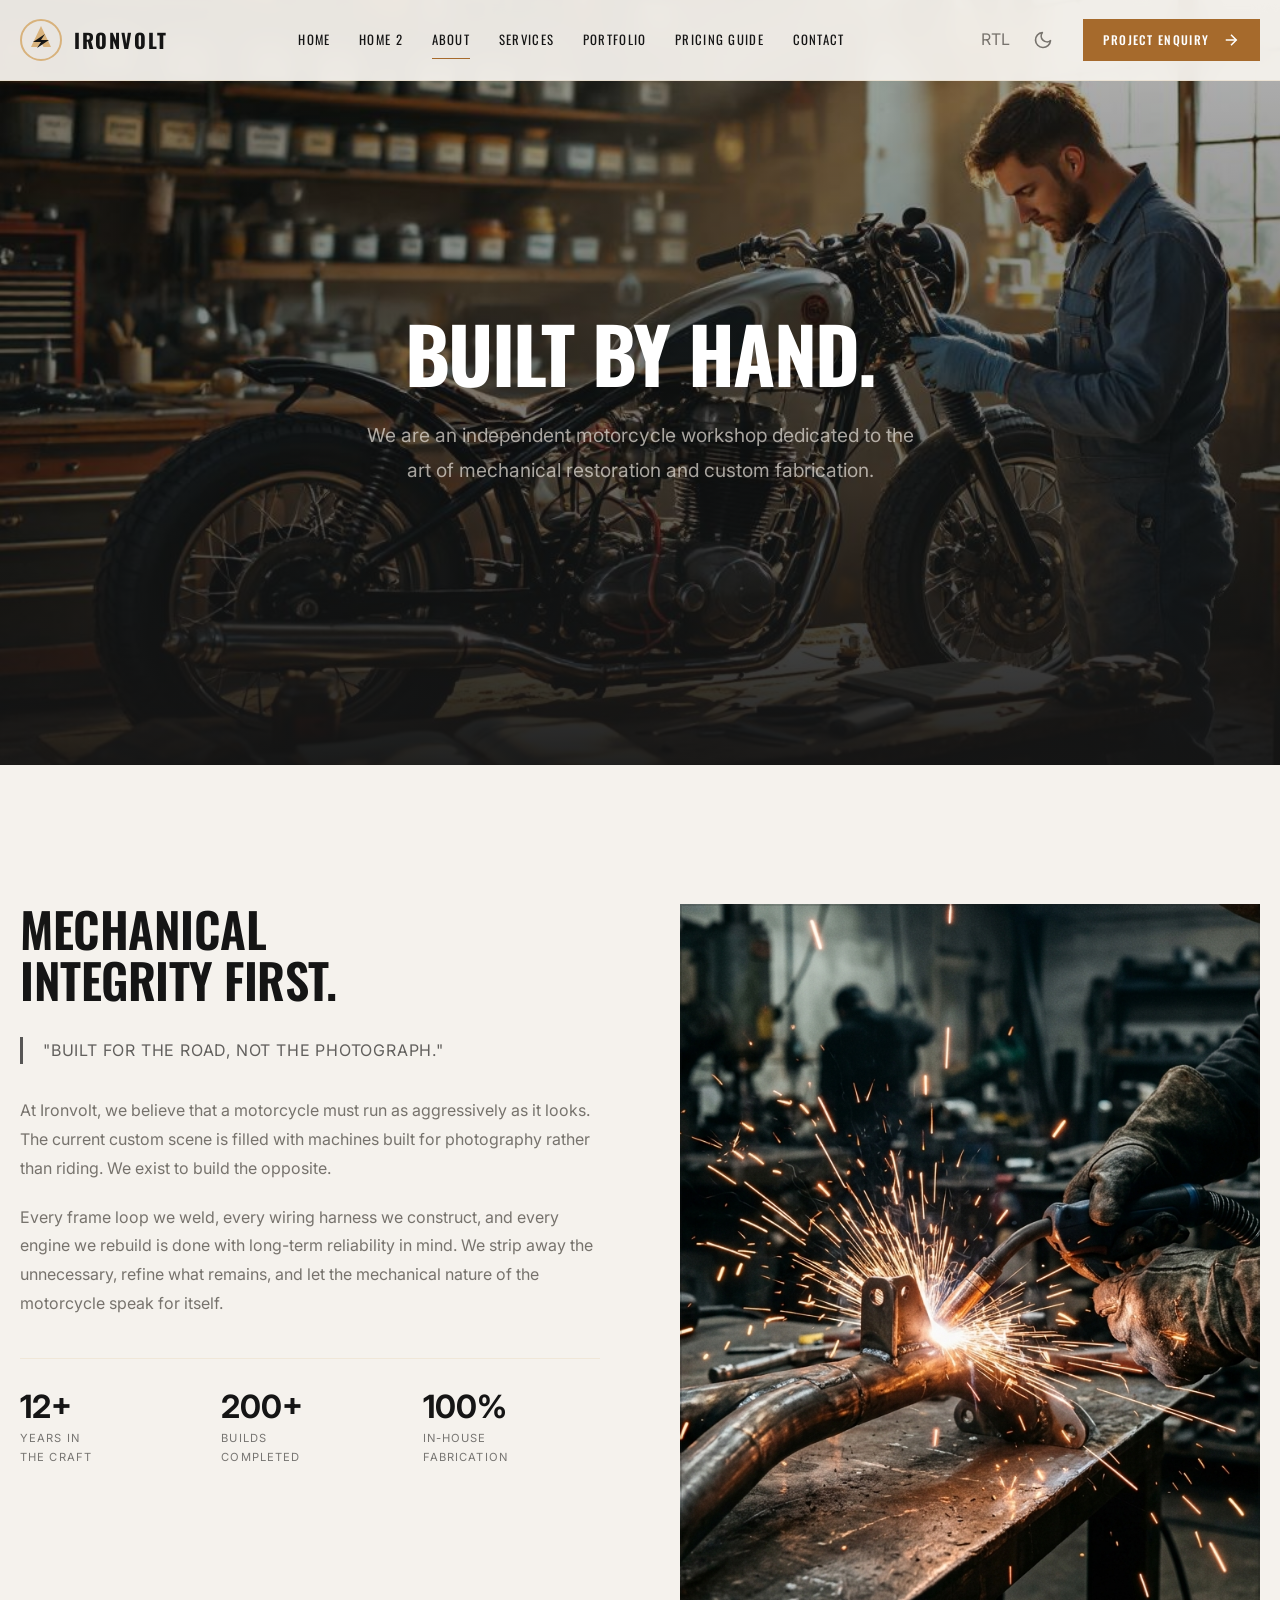
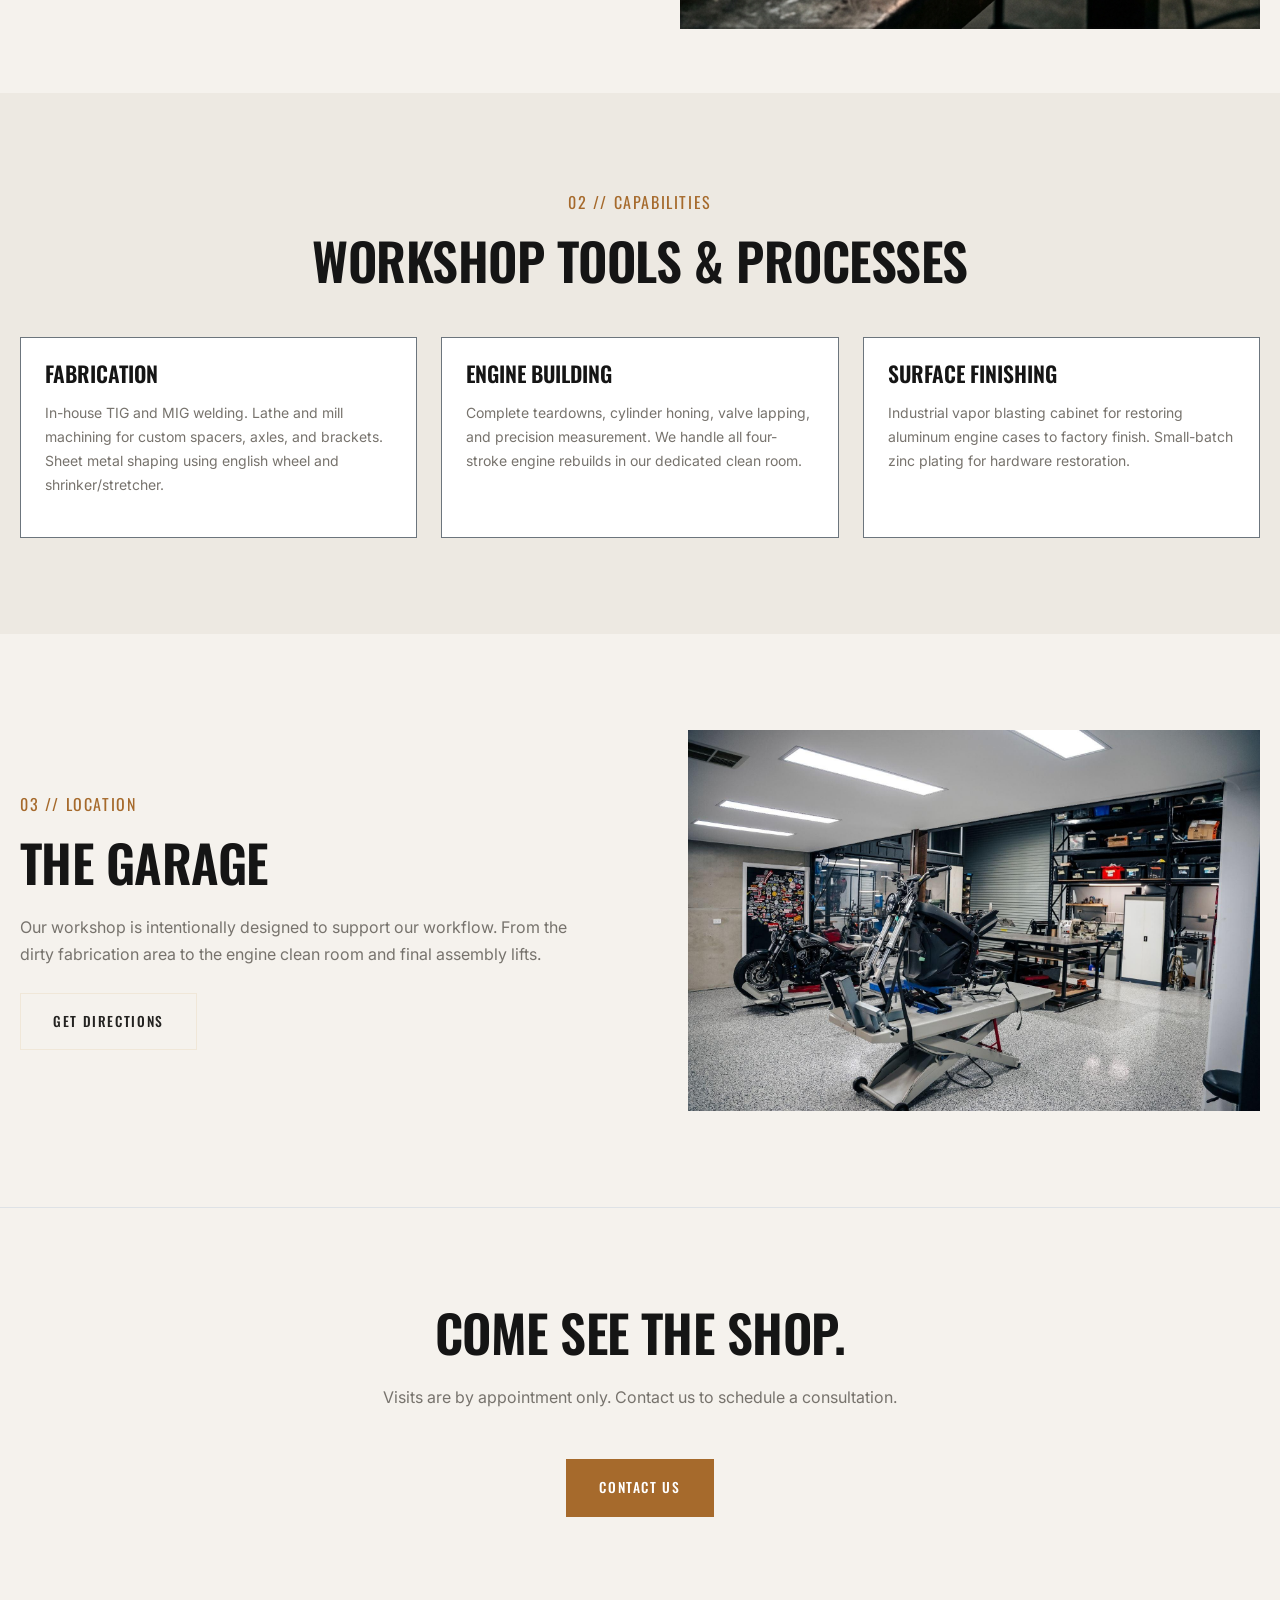
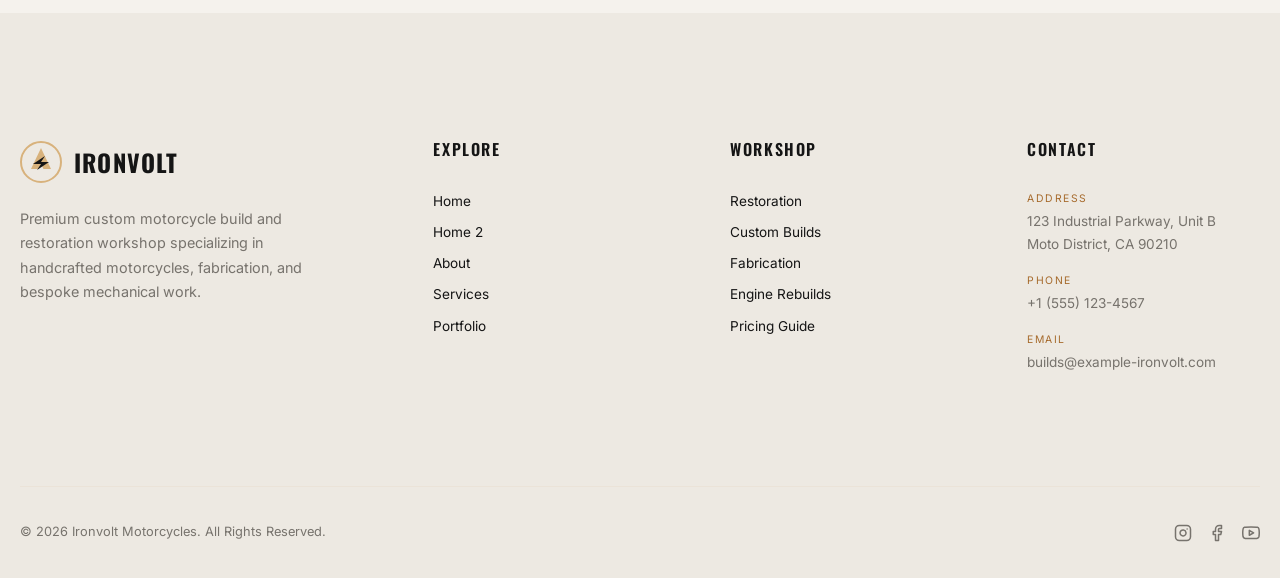
==== commit 48973ed6: "changes" ====
--- a/about.html
+++ b/about.html
@@ -1,4 +1,4 @@
-﻿<!DOCTYPE html>
+<!DOCTYPE html>
 <html lang="en" dir="ltr" data-theme="light">
 
 <head>
@@ -236,21 +236,21 @@
 
         <div class="row g-4">
           <div class="col-md-4 iv-reveal iv-reveal--d1">
-            <div class="p-4 border border-secondary h-100 bg-black">
+            <div class="p-4 border border-secondary h-100 iv-workshop-card">
               <h4 class="mb-3">FABRICATION</h4>
               <p class="text-muted small">In-house TIG and MIG welding. Lathe and mill machining for custom spacers,
                 axles, and brackets. Sheet metal shaping using english wheel and shrinker/stretcher.</p>
             </div>
           </div>
           <div class="col-md-4 iv-reveal iv-reveal--d2">
-            <div class="p-4 border border-secondary h-100 bg-black">
+            <div class="p-4 border border-secondary h-100 iv-workshop-card">
               <h4 class="mb-3">ENGINE BUILDING</h4>
               <p class="text-muted small">Complete teardowns, cylinder honing, valve lapping, and precision measurement.
                 We handle all four-stroke engine rebuilds in our dedicated clean room.</p>
             </div>
           </div>
           <div class="col-md-4 iv-reveal iv-reveal--d3">
-            <div class="p-4 border border-secondary h-100 bg-black">
+            <div class="p-4 border border-secondary h-100 iv-workshop-card">
               <h4 class="mb-3">SURFACE FINISHING</h4>
               <p class="text-muted small">Industrial vapor blasting cabinet for restoring aluminum engine cases to
                 factory finish. Small-batch zinc plating for hardware restoration.</p>
--- a/assets/css/style.css
+++ b/assets/css/style.css
@@ -1,3749 +1,4131 @@
-/* ============================================
-   IRONVOLT MOTORCYCLES — DESIGN SYSTEM
-   Custom Builds / Restoration / Fabrication
-   ============================================ */
-
-/* ----------------------------------------
-   1. CSS VARIABLES
-   ---------------------------------------- */
-:root {
-  /* Brand Colors */
-  --color-primary: #151515;
-  --color-secondary: #A66A2C;
-  --color-accent: #D8B27C;
-  --color-light: #E8E3DB;
-  --color-text: #242321;
-  --color-muted: #77736D;
-  --color-dark-surface: #1E1E1C;
-  --color-border: rgba(216, 178, 124, 0.18);
-  --color-white: #ffffff;
-  --color-black: #000000;
-
-  /* Theme Colors (Light Mode defaults) */
-  --bg-primary: #F5F2ED;
-  --bg-secondary: #EDE9E2;
-  --bg-card: #ffffff;
-  --bg-dark-section: #151515;
-  --bg-input: #ffffff;
-  --text-primary: #242321;
-  --text-secondary: #77736D;
-  --text-on-dark: #E8E3DB;
-  --text-heading: #151515;
-  --border-color: rgba(216, 178, 124, 0.18);
-  --border-subtle: rgba(36, 35, 33, 0.1);
-  --shadow-sm: 0 1px 3px rgba(0, 0, 0, 0.06);
-  --shadow-md: 0 4px 12px rgba(0, 0, 0, 0.08);
-  --shadow-lg: 0 12px 40px rgba(0, 0, 0, 0.12);
-  --overlay: rgba(21, 21, 21, 0.7);
-  --overlay-heavy: rgba(21, 21, 21, 0.85);
-
-  /* Typography */
-  --font-heading: 'Oswald', sans-serif;
-  --font-body: 'Inter', sans-serif;
-
-  /* Spacing */
-  --space-xs: 0.25rem;
-  --space-sm: 0.5rem;
-  --space-md: 1rem;
-  --space-lg: 1.5rem;
-  --space-xl: 2rem;
-  --space-2xl: 3rem;
-  --space-3xl: 4rem;
-  --space-4xl: 6rem;
-  --space-5xl: 8rem;
-
-  /* Container */
-  --container-max: 1320px;
-  --container-padding: 20px;
-
-  /* Transitions */
-  --transition-fast: 0.2s cubic-bezier(0.4, 0, 0.2, 1);
-  --transition-base: 0.3s cubic-bezier(0.4, 0, 0.2, 1);
-  --transition-slow: 0.5s cubic-bezier(0.4, 0, 0.2, 1);
-  --transition-mechanical: 0.6s cubic-bezier(0.16, 1, 0.3, 1);
-
-  /* Border Radius */
-  --radius-sm: 2px;
-  --radius-md: 4px;
-  --radius-lg: 6px;
-
-  /* Z-Index */
-  --z-dropdown: 100;
-  --z-sticky: 200;
-  --z-modal-backdrop: 900;
-  --z-modal: 1000;
-  --z-toast: 1100;
-}
-
-/* ----------------------------------------
-   Dark Mode Variables
-   ---------------------------------------- */
-[data-theme="dark"] {
-  --bg-primary: #111110;
-  --bg-secondary: #1A1A18;
-  --bg-card: #1E1E1C;
-  --bg-dark-section: #0A0A09;
-  --bg-input: #1E1E1C;
-  --text-primary: #E8E3DB;
-  --text-secondary: #9E9A93;
-  --text-on-dark: #E8E3DB;
-  --text-heading: #F5F2ED;
-  --border-color: rgba(216, 178, 124, 0.15);
-  --border-subtle: rgba(232, 227, 219, 0.08);
-  --shadow-sm: 0 1px 3px rgba(0, 0, 0, 0.2);
-  --shadow-md: 0 4px 12px rgba(0, 0, 0, 0.3);
-  --shadow-lg: 0 12px 40px rgba(0, 0, 0, 0.4);
-  --overlay: rgba(10, 10, 9, 0.8);
-  --overlay-heavy: rgba(10, 10, 9, 0.92);
-}
-
-/* ----------------------------------------
-   2. RESET & BASE
-   ---------------------------------------- */
-*,
-*::before,
-*::after {
-  box-sizing: border-box;
-  margin: 0;
-  padding: 0;
-}
-
-html {
-  scroll-behavior: smooth;
-  -webkit-text-size-adjust: 100%;
-  -moz-text-size-adjust: 100%;
-  text-size-adjust: 100%;
-}
-
-body {
-  font-family: var(--font-body);
-  font-size: 1rem;
-  line-height: 1.7;
-  color: var(--text-primary);
-  background-color: var(--bg-primary);
-  -webkit-font-smoothing: antialiased;
-  -moz-osx-font-smoothing: grayscale;
-  overflow-x: hidden;
-  transition: background-color var(--transition-base), color var(--transition-base);
-}
-
-body.no-scroll {
-  overflow: hidden;
-}
-
-img {
-  max-width: 100%;
-  height: auto;
-  display: block;
-}
-
-a {
-  color: inherit;
-  text-decoration: none;
-  transition: color var(--transition-fast);
-}
-
-button {
-  font-family: inherit;
-  cursor: pointer;
-  border: none;
-  background: none;
-  font-size: inherit;
-}
-
-ul,
-ol {
-  list-style: none;
-}
-
-input,
-textarea,
-select {
-  font-family: inherit;
-  font-size: inherit;
-}
-
-/* ----------------------------------------
-   3. TYPOGRAPHY
-   ---------------------------------------- */
-h1,
-h2,
-h3,
-h4,
-h5,
-h6 {
-  font-family: var(--font-heading);
-  font-weight: 600;
-  line-height: 1.1;
-  color: var(--text-heading);
-  transition: color var(--transition-base);
-}
-
-h1 {
-  font-size: clamp(2.5rem, 6vw, 5.5rem);
-  font-weight: 700;
-  letter-spacing: -0.02em;
-  text-transform: uppercase;
-}
-
-h2 {
-  font-size: clamp(2rem, 4vw, 3.5rem);
-  font-weight: 600;
-  letter-spacing: -0.01em;
-  text-transform: uppercase;
-}
-
-h3 {
-  font-size: clamp(1.25rem, 2.5vw, 1.75rem);
-  font-weight: 600;
-}
-
-h4 {
-  font-size: clamp(1.1rem, 2vw, 1.35rem);
-  font-weight: 600;
-}
-
-
-
-p {
-  color: var(--text-secondary);
-  max-width: 65ch;
-  transition: color var(--transition-base);
-}
-
-.label {
-  font-family: var(--font-heading);
-  font-size: 0.75rem;
-  font-weight: 500;
-  letter-spacing: 0.15em;
-  text-transform: uppercase;
-  color: var(--color-secondary);
-}
-
-.large-number {
-  font-family: var(--font-heading);
-  font-size: clamp(3rem, 8vw, 7rem);
-  font-weight: 700;
-  line-height: 1;
-  color: var(--color-secondary);
-  opacity: 0.2;
-}
-
-.section-number {
-  font-family: var(--font-heading);
-  font-size: 1rem;
-  font-weight: 400;
-  letter-spacing: 0.1em;
-  color: var(--color-secondary);
-}
-
-/* ----------------------------------------
-   4. GLOBAL LAYOUT
-   ---------------------------------------- */
-.iv-container {
-  width: min(100% - 40px, var(--container-max));
-  margin-inline: auto;
-}
-
-@media (max-width: 575px) {
-  .iv-container {
-    width: calc(100% - 32px);
-  }
-}
-
-.iv-section {
-  padding-block: var(--space-5xl);
-  position: relative;
-}
-
-.iv-section--dark {
-  background-color: var(--bg-secondary);
-}
-
-[data-theme="dark"] .iv-section--dark {
-  background-color: var(--bg-secondary);
-}
-
-[data-theme="dark"] .iv-section--dark {
-  background-color: var(--bg-secondary);
-}
-
-.iv-section--dark h2,
-.iv-section--dark h3,
-.iv-section--dark h4 {
-  /* Inherit normal text heading color */
-}
-
-.iv-section--dark p {
-  /* Inherit normal text primary/secondary color */
-}
-
-.iv-grid {
-  display: grid;
-  gap: var(--space-xl);
-}
-
-.iv-grid--2 {
-  grid-template-columns: repeat(2, 1fr);
-}
-
-.iv-grid--3 {
-  grid-template-columns: repeat(3, 1fr);
-}
-
-.iv-grid--4 {
-  grid-template-columns: repeat(4, 1fr);
-}
-
-@media (max-width: 991px) {
-
-  .iv-grid--3,
-  .iv-grid--4 {
-    grid-template-columns: repeat(2, 1fr);
-  }
-}
-
-@media (max-width: 575px) {
-
-  .iv-grid--2,
-  .iv-grid--3,
-  .iv-grid--4 {
-    grid-template-columns: 1fr;
-  }
-}
-
-.iv-split {
-  display: grid;
-  grid-template-columns: 1fr 1fr;
-  gap: var(--space-4xl);
-  align-items: center;
-}
-
-@media (max-width: 991px) {
-  .iv-split {
-    grid-template-columns: 1fr;
-    gap: var(--space-2xl);
-  }
-}
-
-.iv-divider {
-  width: 60px;
-  height: 2px;
-  background: var(--color-secondary);
-  margin-block: var(--space-lg);
-}
-
-/* ----------------------------------------
-   5. BUTTONS
-   ---------------------------------------- */
-.iv-btn {
-  display: inline-flex;
-  align-items: center;
-  gap: 0.75rem;
-  font-family: var(--font-heading);
-  font-size: 0.85rem;
-  font-weight: 500;
-  letter-spacing: 0.12em;
-  text-transform: uppercase;
-  padding: 1rem 2rem;
-  border: 1px solid transparent;
-  transition: all var(--transition-base);
-  position: relative;
-  overflow: hidden;
-  white-space: nowrap;
-}
-
-.iv-btn svg {
-  width: 18px;
-  height: 18px;
-  transition: transform var(--transition-base);
-  flex-shrink: 0;
-}
-
-.iv-btn:hover svg {
-  transform: translateX(4px);
-}
-
-[dir="rtl"] .iv-btn:hover svg {
-  transform: translateX(-4px);
-}
-
-.iv-btn--primary {
-  background: var(--color-secondary);
-  color: var(--color-white);
-  border-color: var(--color-secondary);
-}
-
-.iv-btn--primary:hover {
-  background: #8E5A24;
-  border-color: #8E5A24;
-}
-
-.iv-btn--outline {
-  background: transparent;
-  color: var(--text-primary);
-  border-color: var(--border-color);
-}
-
-.iv-btn--outline:hover {
-  border-color: var(--color-secondary);
-  color: var(--color-secondary);
-}
-
-[data-theme="dark"] .iv-btn--outline {
-  color: var(--text-on-dark);
-  border-color: var(--border-color);
-}
-
-[data-theme="dark"] .iv-btn--outline:hover {
-  border-color: var(--color-accent);
-  color: var(--color-accent);
-}
-
-.iv-btn--ghost {
-  background: transparent;
-  color: var(--color-secondary);
-  padding-inline: 0;
-  border: none;
-}
-
-.iv-btn--ghost:hover {
-  color: var(--color-accent);
-}
-
-.iv-btn--light {
-  background: transparent;
-  color: var(--text-on-dark);
-  border-color: rgba(232, 227, 219, 0.25);
-}
-
-.iv-btn--light:hover {
-  border-color: var(--color-accent);
-  color: var(--color-accent);
-}
-
-.iv-btn--sm {
-  padding: 0.6rem 1.2rem;
-  font-size: 0.75rem;
-}
-
-.iv-arrow {
-  display: inline-flex;
-  width: 18px;
-  height: 18px;
-}
-
-/* ----------------------------------------
-   6. HEADER / NAVBAR
-   ---------------------------------------- */
-.iv-header {
-  position: fixed;
-  top: 0;
-  inset-inline: 0;
-  z-index: var(--z-sticky);
-  background: rgba(245, 242, 237, 0.95);
-  backdrop-filter: blur(12px);
-  -webkit-backdrop-filter: blur(12px);
-  border-bottom: 1px solid var(--border-color);
-  transition: background var(--transition-base), box-shadow var(--transition-base);
-}
-
-[data-theme="dark"] .iv-header {
-  background: rgba(21, 21, 21, 0.95);
-}
-
-.iv-header.scrolled {
-  box-shadow: 0 2px 20px rgba(0, 0, 0, 0.3);
-}
-
-.iv-header__inner {
-  display: flex;
-  align-items: center;
-  justify-content: space-between;
-  height: 80px;
-  flex-wrap: nowrap;
-}
-
-.iv-logo {
-  display: flex;
-  align-items: center;
-  gap: 0.75rem;
-  flex-shrink: 0;
-}
-
-.iv-logo__mark {
-  width: 42px;
-  height: 42px;
-  color: var(--color-accent);
-}
-
-.iv-logo__text {
-  display: flex;
-  flex-direction: column;
-  line-height: 1;
-}
-
-.iv-logo__name {
-  font-family: var(--font-heading);
-  font-size: 1.25rem;
-  font-weight: 700;
-  letter-spacing: 0.08em;
-  text-transform: uppercase;
-  color: var(--text-heading);
-}
-
-.iv-logo__desc {
-  font-size: 0.6rem;
-  letter-spacing: 0.2em;
-  text-transform: uppercase;
-  color: var(--color-secondary);
-  margin-top: 2px;
-}
-
-.iv-nav {
-  display: flex;
-  align-items: center;
-  gap: 0;
-}
-
-.iv-nav__link {
-  font-family: var(--font-heading);
-  font-size: 0.8rem;
-  font-weight: 400;
-  letter-spacing: 0.1em;
-  text-transform: uppercase;
-  color: var(--text-heading);
-  padding: 0.5rem 0.9rem;
-  position: relative;
-  transition: color var(--transition-fast);
-}
-
-.iv-nav__link:hover, .iv-nav__link.active { color: var(--text-heading) !important; }
-
-.iv-nav__link::after {
-  content: '';
-  position: absolute;
-  bottom: 0;
-  inset-inline-start: 0.9rem;
-  width: 0;
-  height: 1px;
-  background: var(--color-secondary);
-  transition: width var(--transition-base);
-}
-
-.iv-nav__link:hover, .iv-nav__link.active { color: var(--text-heading) !important; }
-
-.iv-nav__link:hover::after,
-.iv-nav__link.active::after {
-  width: calc(100% - 1.8rem);
-}
-
-.iv-header__actions {
-  display: flex;
-  align-items: center;
-  gap: 0.5rem;
-}
-
-.iv-header__action-btn {
-  width: 40px;
-  height: 40px;
-  display: flex;
-  align-items: center;
-  justify-content: center;
-  color: var(--text-secondary);
-  border-radius: var(--radius-sm);
-  transition: color var(--transition-fast), background var(--transition-fast);
-}
-
-.iv-header__action-btn:hover {
-  color: var(--text-heading);
-  background: var(--bg-card);
-}
-
-.iv-header__action-btn svg {
-  width: 20px;
-  height: 20px;
-}
-
-.iv-header__cta {
-  margin-inline-start: 0.75rem;
-}
-
-.iv-hamburger {
-  display: none;
-  width: 40px;
-  height: 40px;
-  align-items: center;
-  justify-content: center;
-  color: var(--text-heading);
-  position: relative;
-  z-index: calc(var(--z-modal) + 1);
-}
-
-.iv-hamburger__lines {
-  display: flex;
-  flex-direction: column;
-  gap: 5px;
-  width: 22px;
-}
-
-.iv-hamburger__line {
-  width: 100%;
-  height: 2px;
-  background: currentColor;
-  transition: transform var(--transition-base), opacity var(--transition-fast);
-  transform-origin: center;
-}
-
-.iv-hamburger.active .iv-hamburger__line:nth-child(1) {
-  transform: translateY(7px) rotate(45deg);
-}
-
-.iv-hamburger.active .iv-hamburger__line:nth-child(2) {
-  opacity: 0;
-}
-
-.iv-hamburger.active .iv-hamburger__line:nth-child(3) {
-  transform: translateY(-7px) rotate(-45deg);
-}
-
-/* Mobile Navigation Drawer */
-.iv-mobile-nav {
-  position: fixed;
-  top: 0;
-  inset-inline-end: 0;
-  width: min(400px, 100vw);
-  height: 100vh;
-  height: 100dvh;
-  background: var(--bg-primary);
-  border-inline-start: 1px solid var(--border-color);
-  z-index: var(--z-modal);
-  transform: translateX(100%);
-  transition: transform var(--transition-mechanical);
-  display: flex;
-  flex-direction: column;
-  padding: 100px var(--space-2xl) var(--space-2xl);
-  overflow-y: auto;
-}
-
-[dir="rtl"] .iv-mobile-nav {
-  transform: translateX(-100%);
-}
-
-.iv-mobile-nav.open {
-  transform: translateX(0);
-}
-
-.iv-mobile-nav__link {
-  display: block;
-  font-family: var(--font-heading);
-  font-size: 1.5rem;
-  font-weight: 500;
-  text-transform: uppercase;
-  letter-spacing: 0.05em;
-  color: var(--text-heading);
-  padding: 0.75rem 0;
-  border-bottom: 1px solid var(--border-color);
-  transition: color var(--transition-fast), padding-inline-start var(--transition-base);
-}
-
-.iv-mobile-nav__link:hover { color: var(--text-heading) !important; padding-inline-start: 0.5rem; }
-
-.iv-mobile-nav__controls {
-  display: flex;
-  gap: var(--space-md);
-  margin-top: var(--space-2xl);
-  padding-top: var(--space-xl);
-  border-top: 1px solid rgba(216, 178, 124, 0.08);
-}
-
-.iv-mobile-nav__toggle {
-  display: flex;
-  align-items: center;
-  gap: 0.5rem;
-  font-size: 0.75rem;
-  letter-spacing: 0.1em;
-  text-transform: uppercase;
-  color: rgba(232, 227, 219, 0.5);
-  padding: 0.5rem 1rem;
-  border: 1px solid rgba(216, 178, 124, 0.15);
-  border-radius: var(--radius-sm);
-  transition: all var(--transition-fast);
-}
-
-.iv-mobile-nav__toggle:hover {
-  color: var(--color-white);
-  border-color: var(--color-secondary);
-}
-
-.iv-mobile-nav__cta {
-  margin-top: var(--space-xl);
-}
-
-.iv-mobile-overlay {
-  position: fixed;
-  inset: 0;
-  background: rgba(0, 0, 0, 0.6);
-  z-index: calc(var(--z-modal) - 1);
-  opacity: 0;
-  visibility: hidden;
-  transition: opacity var(--transition-base), visibility var(--transition-base);
-}
-
-.iv-mobile-overlay.active {
-  opacity: 1;
-  visibility: visible;
-}
-
-/* Search Overlay */
-.iv-search {
-  position: fixed;
-  top: 0;
-  inset-inline: 0;
-  background: rgba(21, 21, 21, 0.98);
-  backdrop-filter: blur(20px);
-  -webkit-backdrop-filter: blur(20px);
-  z-index: var(--z-modal);
-  padding: var(--space-2xl);
-  transform: translateY(-100%);
-  transition: transform var(--transition-mechanical);
-}
-
-.iv-search.open {
-  transform: translateY(0);
-}
-
-.iv-search__inner {
-  max-width: 700px;
-  margin-inline: auto;
-  padding-top: 60px;
-}
-
-.iv-search__input {
-  width: 100%;
-  background: transparent;
-  border: none;
-  border-bottom: 2px solid var(--color-secondary);
-  font-family: var(--font-heading);
-  font-size: clamp(1.5rem, 4vw, 2.5rem);
-  color: var(--color-white);
-  padding: var(--space-md) 0;
-  outline: none;
-  text-transform: uppercase;
-  letter-spacing: 0.05em;
-}
-
-.iv-search__input::placeholder {
-  color: rgba(232, 227, 219, 0.3);
-}
-
-.iv-search__results {
-  margin-top: var(--space-xl);
-}
-
-.iv-search__result {
-  display: flex;
-  align-items: center;
-  justify-content: space-between;
-  padding: var(--space-md) 0;
-  border-bottom: 1px solid rgba(216, 178, 124, 0.08);
-  color: rgba(232, 227, 219, 0.7);
-  transition: color var(--transition-fast);
-}
-
-.iv-search__result:hover {
-  color: var(--color-white);
-}
-
-.iv-search__result-title {
-  font-family: var(--font-heading);
-  font-size: 1rem;
-  text-transform: uppercase;
-  letter-spacing: 0.05em;
-}
-
-.iv-search__result-cat {
-  font-size: 0.75rem;
-  color: var(--color-secondary);
-  text-transform: uppercase;
-  letter-spacing: 0.1em;
-}
-
-.iv-search__close {
-  position: absolute;
-  top: var(--space-xl);
-  inset-inline-end: var(--space-xl);
-  color: rgba(232, 227, 219, 0.5);
-  width: 40px;
-  height: 40px;
-  display: flex;
-  align-items: center;
-  justify-content: center;
-  transition: color var(--transition-fast);
-}
-
-.iv-search__close:hover {
-  color: var(--color-white);
-}
-
-.iv-search__close svg {
-  width: 24px;
-  height: 24px;
-}
-
-@media (max-width: 1024px) {
-
-  .iv-nav,
-  .iv-header__actions .iv-header__action-btn,
-  .iv-header__cta {
-    display: none;
-  }
-
-  .iv-hamburger {
-    display: flex;
-  }
-}
-
-@media (max-width: 575px) {
-  .iv-header__inner {
-    height: 64px;
-  }
-
-  .iv-logo__mark {
-    width: 34px;
-    height: 34px;
-  }
-
-  .iv-logo__name {
-    font-size: 1.1rem;
-  }
-
-  .iv-logo__desc {
-    display: none;
-  }
-}
-
-/* ----------------------------------------
-   7. HERO SECTIONS
-   ---------------------------------------- */
-.iv-hero {
-  position: relative;
-  min-height: 100vh;
-  display: flex;
-  align-items: flex-end;
-  padding-top: 80px;
-  padding-bottom: var(--space-4xl);
-  overflow: hidden;
-}
-
-.iv-hero__bg {
-  position: absolute;
-  inset: 0;
-  z-index: 0;
-}
-
-.iv-hero__bg img {
-  width: 100%;
-  height: 100%;
-  object-fit: cover;
-}
-
-.iv-hero__overlay {
-  position: absolute;
-  inset: 0;
-  background: linear-gradient(to top,
-      rgba(21, 21, 21, 0.95) 0%,
-      rgba(21, 21, 21, 0.6) 40%,
-      rgba(21, 21, 21, 0.3) 100%);
-}
-
-.iv-hero__content {
-  position: relative;
-  z-index: 1;
-  max-width: 800px;
-  margin: 0 auto;
-  text-align: center;
-  display: flex;
-  flex-direction: column;
-  align-items: center;
-}
-
-.iv-hero__label {
-  display: inline-block;
-  margin-bottom: var(--space-xl);
-}
-
-.iv-hero__title {
-  color: var(--color-white);
-  margin-bottom: var(--space-lg);
-}
-
-.iv-hero__subtitle {
-  font-size: clamp(1rem, 1.5vw, 1.2rem);
-  color: rgba(232, 227, 219, 0.7);
-  max-width: 550px;
-  margin-bottom: var(--space-2xl);
-  line-height: 1.8;
-  margin-left: auto;
-  margin-right: auto;
-}
-
-.iv-hero__actions {
-  display: flex;
-  flex-wrap: wrap;
-  gap: var(--space-md);
-  justify-content: center;
-}
-
-/* Split Hero (Home 2) */
-.iv-hero--split {
-  display: grid;
-  grid-template-columns: 1fr 1fr;
-  min-height: 100vh;
-  padding: 0;
-}
-
-.iv-hero--split .iv-hero__left {
-  display: flex;
-  flex-direction: column;
-  justify-content: center;
-  padding: calc(80px + var(--space-4xl)) var(--space-4xl) var(--space-4xl);
-  background: var(--bg-dark-section);
-}
-
-.iv-hero--split .iv-hero__right {
-  position: relative;
-  overflow: hidden;
-}
-
-.iv-hero--split .iv-hero__right img {
-  width: 100%;
-  height: 100%;
-  object-fit: cover;
-}
-
-.iv-hero__overlays {
-  position: absolute;
-  inset: 0;
-  display: flex;
-  flex-direction: column;
-  justify-content: flex-end;
-  padding: var(--space-2xl);
-  background: linear-gradient(to top, rgba(21, 21, 21, 0.7), transparent 60%);
-}
-
-.iv-hero__overlay-tags {
-  display: flex;
-  flex-wrap: wrap;
-  gap: var(--space-sm);
-}
-
-.iv-hero__overlay-tag {
-  font-family: var(--font-heading);
-  font-size: 0.65rem;
-  letter-spacing: 0.2em;
-  text-transform: uppercase;
-  color: var(--color-accent);
-  padding: 0.3rem 0.8rem;
-  border: 1px solid rgba(216, 178, 124, 0.3);
-}
-
-@media (max-width: 991px) {
-  .iv-hero--split {
-    grid-template-columns: 1fr;
-  }
-
-  .iv-hero--split .iv-hero__left {
-    padding: calc(80px + var(--space-2xl)) var(--space-xl) var(--space-2xl);
-    min-height: 60vh;
-  }
-
-  .iv-hero--split .iv-hero__right {
-    height: 50vh;
-  }
-}
-
-/* Page Hero (inner pages) */
-.iv-hero--page {
-  min-height: unset;
-  height: 85vh;
-  align-items: flex-start;
-  padding-top: calc(80px + var(--space-4xl));
-  padding-bottom: var(--space-4xl);
-  overflow: hidden;
-}
-
-.iv-hero--page .iv-hero__content {
-  text-align: center;
-  align-items: center;
-  max-width: 700px;
-  margin-inline: auto;
-}
-
-.iv-hero--page .iv-hero__subtitle {
-  text-align: center;
-  margin-left: auto;
-  margin-right: auto;
-}
-
-/* ----------------------------------------
-   8. SECTIONS — Workshop (Home S02)
-   ---------------------------------------- */
-.iv-workshop__principles {
-  display: grid;
-  grid-template-columns: repeat(3, 1fr);
-  gap: var(--space-2xl);
-  margin-top: var(--space-3xl);
-}
-
-.iv-principle {
-  position: relative;
-  padding-top: var(--space-xl);
-}
-
-.iv-principle::before {
-  content: '';
-  position: absolute;
-  top: 0;
-  inset-inline-start: 0;
-  width: 40px;
-  height: 2px;
-  background: var(--color-secondary);
-}
-
-.iv-principle__number {
-  font-family: var(--font-heading);
-  font-size: 2.5rem;
-  font-weight: 700;
-  color: var(--color-secondary);
-  opacity: 0.3;
-  line-height: 1;
-  margin-bottom: var(--space-sm);
-}
-
-.iv-principle__title {
-  font-family: var(--font-heading);
-  font-size: 1rem;
-  font-weight: 600;
-  text-transform: uppercase;
-  letter-spacing: 0.08em;
-  margin-bottom: var(--space-sm);
-}
-
-@media (max-width: 575px) {
-  .iv-workshop__principles {
-    grid-template-columns: 1fr;
-  }
-}
-
-/* ----------------------------------------
-   9. GALLERY — Masonry Portfolio
-   ---------------------------------------- */
-.iv-gallery__filters {
-  display: flex;
-  flex-wrap: wrap;
-  gap: var(--space-sm);
-  margin-bottom: var(--space-2xl);
-}
-
-.iv-gallery__filter {
-  font-family: var(--font-heading);
-  font-size: 0.75rem;
-  font-weight: 500;
-  letter-spacing: 0.1em;
-  text-transform: uppercase;
-  color: var(--text-secondary);
-  padding: 0.5rem 1.2rem;
-  border: 1px solid var(--border-subtle);
-  transition: all var(--transition-fast);
-  background: transparent;
-}
-
-.iv-gallery__filter:hover,
-.iv-gallery__filter.active {
-  color: var(--color-secondary);
-  border-color: var(--color-secondary);
-}
-
-.iv-gallery__grid {
-  display: grid;
-  grid-template-columns: repeat(3, 1fr);
-  gap: var(--space-lg);
-}
-
-.iv-gallery__item {
-  position: relative;
-  overflow: hidden;
-  cursor: pointer;
-}
-
-.iv-gallery__item:nth-child(1) {
-  grid-row: span 2;
-}
-
-.iv-gallery__item:nth-child(4) {
-  grid-column: span 2;
-}
-
-.iv-gallery__item-img {
-  width: 100%;
-  height: 100%;
-  min-height: 280px;
-  object-fit: cover;
-  transition: transform var(--transition-slow);
-}
-
-.iv-gallery__item:hover .iv-gallery__item-img {
-  transform: scale(1.05);
-}
-
-.iv-gallery__item-overlay {
-  position: absolute;
-  inset: 0;
-  background: linear-gradient(to top, rgba(21, 21, 21, 0.9) 0%, transparent 60%);
-  display: flex;
-  flex-direction: column;
-  justify-content: flex-end;
-  padding: var(--space-xl);
-  opacity: 0;
-  transition: opacity var(--transition-base);
-}
-
-.iv-gallery__item:hover .iv-gallery__item-overlay {
-  opacity: 1;
-}
-
-.iv-gallery__item-category {
-  font-family: var(--font-heading);
-  font-size: 0.65rem;
-  letter-spacing: 0.2em;
-  text-transform: uppercase;
-  color: var(--color-accent);
-  margin-bottom: var(--space-xs);
-}
-
-.iv-gallery__item-title {
-  font-family: var(--font-heading);
-  font-size: 1.25rem;
-  font-weight: 600;
-  text-transform: uppercase;
-  color: var(--color-white);
-  margin-bottom: var(--space-sm);
-  transform: translateY(10px);
-  transition: transform var(--transition-base);
-}
-
-.iv-gallery__item:hover .iv-gallery__item-title {
-  transform: translateY(0);
-}
-
-.iv-gallery__item-meta {
-  font-size: 0.8rem;
-  color: rgba(232, 227, 219, 0.6);
-  display: flex;
-  align-items: center;
-  gap: 0.5rem;
-}
-
-.iv-gallery__item-link {
-  display: inline-flex;
-  align-items: center;
-  gap: 0.5rem;
-  font-family: var(--font-heading);
-  font-size: 0.75rem;
-  letter-spacing: 0.1em;
-  text-transform: uppercase;
-  color: var(--color-secondary);
-  margin-top: var(--space-sm);
-  transition: gap var(--transition-base);
-}
-
-.iv-gallery__item:hover .iv-gallery__item-link {
-  gap: 0.8rem;
-}
-
-.iv-gallery__item-link svg {
-  width: 16px;
-  height: 16px;
-}
-
-.iv-gallery__item-border {
-  position: absolute;
-  bottom: 0;
-  inset-inline-start: 0;
-  width: 0;
-  height: 2px;
-  background: var(--color-secondary);
-  transition: width var(--transition-slow);
-}
-
-.iv-gallery__item:hover .iv-gallery__item-border {
-  width: 100%;
-}
-
-@media (max-width: 991px) {
-  .iv-gallery__grid {
-    grid-template-columns: repeat(2, 1fr);
-  }
-
-  .iv-gallery__item:nth-child(1) {
-    grid-row: auto;
-  }
-
-  .iv-gallery__item:nth-child(4) {
-    grid-column: auto;
-  }
-}
-
-@media (max-width: 575px) {
-  .iv-gallery__grid {
-    grid-template-columns: 1fr;
-  }
-}
-
-/* ----------------------------------------
-   10. SERVICES — Asymmetric Layout
-   ---------------------------------------- */
-.iv-services__grid {
-  display: grid;
-  gap: var(--space-3xl);
-}
-
-.iv-service-card {
-  display: grid;
-  grid-template-columns: auto 1fr auto;
-  gap: var(--space-2xl);
-  align-items: start;
-  padding-bottom: var(--space-3xl);
-  border-bottom: 1px solid var(--border-color);
-}
-
-.iv-service-card:nth-child(even) {
-  direction: ltr;
-}
-
-[dir="rtl"] .iv-service-card:nth-child(even) {
-  direction: rtl;
-}
-
-.iv-service-card__number {
-  font-family: var(--font-heading);
-  font-size: clamp(3rem, 6vw, 5rem);
-  font-weight: 700;
-  color: var(--color-secondary);
-  opacity: 0.15;
-  line-height: 1;
-}
-
-.iv-service-card__content {
-  max-width: 500px;
-}
-
-.iv-service-card__title {
-  margin-bottom: var(--space-md);
-}
-
-.iv-service-card__desc {
-  margin-bottom: var(--space-lg);
-}
-
-.iv-service-card__img {
-  width: 200px;
-  height: 200px;
-  object-fit: cover;
-  transition: transform var(--transition-slow);
-}
-
-.iv-service-card:hover .iv-service-card__img {
-  transform: scale(1.03);
-}
-
-@media (max-width: 767px) {
-  .iv-service-card {
-    grid-template-columns: 1fr;
-    gap: var(--space-lg);
-  }
-
-  .iv-service-card__img {
-    width: 100%;
-    height: 250px;
-    order: -1;
-  }
-}
-
-/* Service Detail Page */
-.iv-process-timeline {
-  display: grid;
-  grid-template-columns: repeat(5, 1fr);
-  gap: var(--space-lg);
-  position: relative;
-  margin-top: var(--space-2xl);
-}
-
-.iv-process-timeline::before {
-  content: '';
-  position: absolute;
-  top: 28px;
-  inset-inline-start: 10%;
-  width: 80%;
-  height: 2px;
-  background: var(--border-color);
-}
-
-.iv-process-step {
-  text-align: center;
-  position: relative;
-}
-
-.iv-process-step__dot {
-  width: 14px;
-  height: 14px;
-  border: 2px solid var(--color-secondary);
-  background: var(--bg-primary);
-  border-radius: 50%;
-  margin: 0 auto var(--space-lg);
-  position: relative;
-  z-index: 1;
-  transition: background var(--transition-base);
-}
-
-.iv-process-step:hover .iv-process-step__dot {
-  background: var(--color-secondary);
-}
-
-.iv-process-step__title {
-  font-family: var(--font-heading);
-  font-size: 0.8rem;
-  font-weight: 500;
-  letter-spacing: 0.1em;
-  text-transform: uppercase;
-}
-
-@media (max-width: 767px) {
-  .iv-process-timeline {
-    grid-template-columns: 1fr;
-    gap: var(--space-md);
-    padding-inline-start: var(--space-2xl);
-  }
-
-  .iv-process-timeline::before {
-    top: 0;
-    inset-inline-start: 6px;
-    width: 2px;
-    height: 100%;
-  }
-
-  .iv-process-step {
-    text-align: start;
-    display: flex;
-    align-items: center;
-    gap: var(--space-md);
-  }
-
-  .iv-process-step__dot {
-    margin: 0;
-    flex-shrink: 0;
-    position: absolute;
-    inset-inline-start: calc(-1 * var(--space-2xl));
-  }
-}
-
-/* Materials Section */
-.iv-materials {
-  display: grid;
-  grid-template-columns: repeat(5, 1fr);
-  gap: var(--space-lg);
-  margin-top: var(--space-2xl);
-}
-
-.iv-material {
-  text-align: center;
-  padding: var(--space-xl);
-  border: 1px solid var(--border-color);
-  transition: border-color var(--transition-base);
-}
-
-.iv-material:hover {
-  border-color: var(--color-secondary);
-}
-
-.iv-material__icon {
-  font-size: 2rem;
-  margin-bottom: var(--space-md);
-  color: var(--color-secondary);
-}
-
-.iv-material__name {
-  font-family: var(--font-heading);
-  font-size: 0.8rem;
-  letter-spacing: 0.1em;
-  text-transform: uppercase;
-}
-
-@media (max-width: 767px) {
-  .iv-materials {
-    grid-template-columns: repeat(2, 1fr);
-  }
-}
-
-@media (max-width: 375px) {
-  .iv-materials {
-    grid-template-columns: 1fr;
-  }
-}
-
-/* ----------------------------------------
-   11. ENGINEERING DETAIL SECTION
-   ---------------------------------------- */
-.iv-engineering__grid {
-  display: grid;
-  grid-template-columns: repeat(5, 1fr);
-  gap: var(--space-md);
-  margin-top: var(--space-2xl);
-}
-
-.iv-engineering__item {
-  position: relative;
-  overflow: hidden;
-  aspect-ratio: 3/4;
-}
-
-.iv-engineering__item:nth-child(2) {
-  aspect-ratio: 3/5;
-  margin-top: var(--space-2xl);
-}
-
-.iv-engineering__item:nth-child(4) {
-  aspect-ratio: 3/5;
-  margin-top: calc(-1 * var(--space-xl));
-}
-
-.iv-engineering__item img {
-  width: 100%;
-  height: 100%;
-  object-fit: cover;
-  transition: transform var(--transition-slow);
-}
-
-.iv-engineering__item:hover img {
-  transform: scale(1.05);
-}
-
-.iv-engineering__label {
-  position: absolute;
-  bottom: var(--space-md);
-  inset-inline-start: var(--space-md);
-  font-family: var(--font-heading);
-  font-size: 0.65rem;
-  letter-spacing: 0.2em;
-  text-transform: uppercase;
-  color: var(--color-accent);
-  background: rgba(21, 21, 21, 0.8);
-  padding: 0.3rem 0.8rem;
-  border: 1px solid rgba(216, 178, 124, 0.2);
-  backdrop-filter: blur(4px);
-  -webkit-backdrop-filter: blur(4px);
-}
-
-@media (max-width: 991px) {
-  .iv-engineering__grid {
-    grid-template-columns: repeat(3, 1fr);
-  }
-
-  .iv-engineering__item:nth-child(2),
-  .iv-engineering__item:nth-child(4) {
-    aspect-ratio: 3/4;
-    margin-top: 0;
-  }
-}
-
-@media (max-width: 575px) {
-  .iv-engineering__grid {
-    grid-template-columns: repeat(2, 1fr);
-  }
-}
-
-/* ----------------------------------------
-   12. TIMELINE (Home 2 — Build Process)
-   ---------------------------------------- */
-.iv-timeline {
-  display: flex;
-  align-items: flex-start;
-  gap: 0;
-  position: relative;
-  padding-top: var(--space-2xl);
-  overflow-x: auto;
-  scrollbar-width: none;
-}
-
-.iv-timeline::-webkit-scrollbar {
-  display: none;
-}
-
-.iv-timeline__line {
-  position: absolute;
-  top: calc(var(--space-2xl) + 20px);
-  inset-inline-start: 0;
-  width: 100%;
-  height: 2px;
-  background: var(--border-color);
-}
-
-.iv-timeline__progress {
-  height: 100%;
-  width: 0;
-  background: var(--color-secondary);
-  transition: width 1s cubic-bezier(0.16, 1, 0.3, 1);
-}
-
-.iv-service-block__image {
-  flex: 1;
-  position: relative;
-  min-height: 100%;
-}
-
-.iv-service-block__image img {
-  width: 100%;
-  height: 100%;
-  object-fit: cover;
-  border-radius: var(--radius-lg);
-  box-shadow: var(--shadow-lg);
-}
-
-img.iv-timeline__image {
-  flex-shrink: 0;
-  width: 100%;
-  aspect-ratio: 16/9;
-  object-fit: cover;
-  border-radius: var(--radius-md);
-  box-shadow: var(--shadow-md);
-}
-
-.iv-timeline__step {
-  flex: 1;
-  min-width: 160px;
-  text-align: center;
-  position: relative;
-  padding: 0 var(--space-md);
-}
-
-.iv-timeline__dot {
-  width: 12px;
-  height: 12px;
-  border: 2px solid var(--border-color);
-  background: var(--bg-primary);
-  border-radius: 50%;
-  margin: 0 auto var(--space-xl);
-  position: relative;
-  z-index: 1;
-  transition: all var(--transition-base);
-}
-
-.iv-timeline__step.active .iv-timeline__dot {
-  border-color: var(--color-secondary);
-  background: var(--color-secondary);
-  box-shadow: 0 0 0 4px rgba(166, 106, 44, 0.2);
-}
-
-.iv-timeline__number {
-  font-family: var(--font-heading);
-  font-size: 0.75rem;
-  color: var(--color-secondary);
-  letter-spacing: 0.1em;
-  margin-bottom: var(--space-sm);
-}
-
-.iv-timeline__title {
-  font-family: var(--font-heading);
-  font-size: 0.85rem;
-  font-weight: 600;
-  text-transform: uppercase;
-  letter-spacing: 0.05em;
-  margin-bottom: var(--space-sm);
-}
-
-.iv-timeline__desc {
-  font-size: 0.8rem;
-  color: var(--text-secondary);
-  line-height: 1.5;
-}
-
-@media (max-width: 767px) {
-  .iv-timeline {
-    flex-direction: column;
-    align-items: flex-start;
-    padding-inline-start: var(--space-2xl);
-    overflow-x: visible;
-  }
-
-  .iv-timeline__line {
-    top: 0;
-    inset-inline-start: 5px;
-    width: 2px;
-    height: 100%;
-  }
-
-  .iv-timeline__progress {
-    width: 100% !important;
-    height: 0;
-    transition: height 1s cubic-bezier(0.16, 1, 0.3, 1);
-  }
-
-  .iv-timeline__step {
-    min-width: 0;
-    text-align: start;
-    padding: 0 0 var(--space-xl) var(--space-xl);
-  }
-
-  .iv-timeline__dot {
-    position: absolute;
-    inset-inline-start: calc(-1 * var(--space-2xl) - 1px);
-    margin: 0;
-  }
-}
-
-/* ----------------------------------------
-   13. PARTS TABLE (Home 2)
-   ---------------------------------------- */
-.iv-parts-table {
-  display: grid;
-  grid-template-columns: 1fr 1fr;
-  gap: var(--space-2xl);
-  align-items: start;
-}
-
-.iv-parts-list {
-  display: grid;
-  gap: 0;
-}
-
-.iv-parts-item {
-  display: flex;
-  align-items: center;
-  gap: var(--space-lg);
-  padding: var(--space-lg);
-  border-bottom: 1px solid var(--border-color);
-  cursor: pointer;
-  transition: all var(--transition-fast);
-}
-
-.iv-parts-item:hover,
-.iv-parts-item.active {
-  background: var(--bg-card);
-  border-color: var(--color-secondary);
-}
-
-.iv-parts-item__icon {
-  width: 48px;
-  height: 48px;
-  display: flex;
-  align-items: center;
-  justify-content: center;
-  border: 1px solid var(--border-color);
-  color: var(--color-secondary);
-  flex-shrink: 0;
-  transition: border-color var(--transition-fast);
-}
-
-.iv-parts-item.active .iv-parts-item__icon {
-  border-color: var(--color-secondary);
-  background: rgba(166, 106, 44, 0.1);
-}
-
-.iv-parts-item__icon svg {
-  width: 24px;
-  height: 24px;
-}
-
-.iv-parts-item__name {
-  font-family: var(--font-heading);
-  font-size: 0.9rem;
-  font-weight: 600;
-  text-transform: uppercase;
-  letter-spacing: 0.05em;
-}
-
-.iv-parts-detail {
-  background: var(--bg-card);
-  border: 1px solid var(--border-color);
-  padding: var(--space-2xl);
-  position: sticky;
-  top: 100px;
-}
-
-.iv-parts-detail__title {
-  margin-bottom: var(--space-lg);
-}
-
-.iv-parts-detail__row {
-  display: flex;
-  justify-content: space-between;
-  padding: var(--space-md) 0;
-  border-bottom: 1px solid var(--border-subtle);
-}
-
-.iv-parts-detail__label {
-  font-size: 0.8rem;
-  text-transform: uppercase;
-  letter-spacing: 0.1em;
-  color: var(--text-secondary);
-}
-
-.iv-parts-detail__value {
-  font-size: 0.9rem;
-  color: var(--text-primary);
-  text-align: end;
-}
-
-@media (max-width: 767px) {
-  .iv-parts-table {
-    grid-template-columns: 1fr;
-  }
-
-  .iv-parts-detail {
-    position: static;
-  }
-}
-
-/* ----------------------------------------
-   14. BUILD TYPE SELECTOR (Home 2)
-   ---------------------------------------- */
-.iv-build-selector__tabs {
-  display: flex;
-  gap: 0;
-  border-bottom: 2px solid var(--border-color);
-  margin-bottom: var(--space-2xl);
-  overflow-x: auto;
-  scrollbar-width: none;
-}
-
-.iv-build-selector__tabs::-webkit-scrollbar {
-  display: none;
-}
-
-.iv-build-selector__tab {
-  font-family: var(--font-heading);
-  font-size: 0.85rem;
-  font-weight: 500;
-  letter-spacing: 0.1em;
-  text-transform: uppercase;
-  color: var(--text-secondary);
-  padding: var(--space-md) var(--space-xl);
-  position: relative;
-  white-space: nowrap;
-  transition: color var(--transition-fast);
-}
-
-.iv-build-selector__tab::after {
-  content: '';
-  position: absolute;
-  bottom: -2px;
-  inset-inline-start: 0;
-  width: 100%;
-  height: 2px;
-  background: var(--color-secondary);
-  transform: scaleX(0);
-  transition: transform var(--transition-base);
-}
-
-.iv-build-selector__tab:hover {
-  color: var(--text-primary);
-}
-
-.iv-build-selector__tab.active {
-  color: var(--color-secondary);
-}
-
-.iv-build-selector__tab.active::after {
-  transform: scaleX(1);
-}
-
-.iv-build-selector__content {
-  display: none;
-}
-
-.iv-build-selector__content.active {
-  display: grid;
-  grid-template-columns: 1fr 1fr;
-  gap: var(--space-2xl);
-  align-items: center;
-  animation: fadeSlideUp 0.4s ease;
-}
-
-.iv-build-selector__img {
-  width: 100%;
-  height: 400px;
-  object-fit: cover;
-}
-
-.iv-build-selector__info h3 {
-  margin-bottom: var(--space-md);
-}
-
-.iv-build-selector__info p {
-  margin-bottom: var(--space-lg);
-}
-
-.iv-service-block {
-  display: flex;
-  flex-direction: row;
-  align-items: stretch;
-  gap: var(--space-3xl);
-  margin-bottom: var(--space-4xl);
-}
-
-.iv-build-selector__service {
-  font-size: 0.7rem;
-  letter-spacing: 0.1em;
-  text-transform: uppercase;
-  color: var(--color-secondary);
-  padding: 0.3rem 0.8rem;
-  border: 1px solid var(--border-color);
-}
-
-@media (max-width: 767px) {
-  .iv-build-selector__content.active {
-    grid-template-columns: 1fr;
-  }
-
-  .iv-build-selector__img {
-    height: 280px;
-  }
-}
-
-/* ----------------------------------------
-   15. BEFORE / AFTER SLIDER
-   ---------------------------------------- */
-.iv-ba-slider {
-  position: relative;
-  overflow: hidden;
-  cursor: ew-resize;
-  user-select: none;
-  touch-action: none;
-  max-width: 900px;
-  margin: 0 auto;
-}
-
-.iv-ba-slider__before,
-.iv-ba-slider__after {
-  display: block;
-  width: 100%;
-  height: auto;
-}
-
-.iv-ba-slider__before {
-  position: absolute;
-  inset: 0;
-  overflow: hidden;
-  z-index: 1;
-}
-
-.iv-ba-slider__before img {
-  width: 100%;
-  height: 100%;
-  object-fit: cover;
-  display: block;
-}
-
-.iv-ba-slider__after img {
-  width: 100%;
-  height: auto;
-  display: block;
-}
-
-.iv-ba-slider__handle {
-  position: absolute;
-  top: 0;
-  bottom: 0;
-  width: 4px;
-  background: var(--color-secondary);
-  z-index: 2;
-  inset-inline-start: 50%;
-  transform: translateX(-50%);
-}
-
-.iv-ba-slider__handle-circle {
-  position: absolute;
-  top: 50%;
-  left: 50%;
-  transform: translate(-50%, -50%);
-  width: 44px;
-  height: 44px;
-  background: var(--color-secondary);
-  border-radius: 50%;
-  display: flex;
-  align-items: center;
-  justify-content: center;
-  color: var(--color-white);
-  box-shadow: 0 2px 8px rgba(0, 0, 0, 0.3);
-}
-
-.iv-ba-slider__handle-circle svg {
-  width: 20px;
-  height: 20px;
-}
-
-.iv-ba-slider__label {
-  position: absolute;
-  top: var(--space-md);
-  z-index: 3;
-  font-family: var(--font-heading);
-  font-size: 0.65rem;
-  letter-spacing: 0.2em;
-  text-transform: uppercase;
-  color: var(--color-white);
-  background: rgba(21, 21, 21, 0.7);
-  padding: 0.3rem 0.8rem;
-  backdrop-filter: blur(4px);
-  -webkit-backdrop-filter: blur(4px);
-}
-
-.iv-ba-slider__label--before {
-  inset-inline-start: var(--space-md);
-}
-
-.iv-ba-slider__label--after {
-  inset-inline-end: var(--space-md);
-}
-
-.iv-ba-slider__disclaimer {
-  text-align: center;
-  font-size: 0.75rem;
-  color: var(--text-secondary);
-  margin-top: var(--space-md);
-  font-style: italic;
-}
-
-/* ----------------------------------------
-   16. PROJECT ESTIMATOR
-   ---------------------------------------- */
-.iv-estimator {
-  display: grid;
-  grid-template-columns: 1fr 1fr;
-  gap: var(--space-3xl);
-  align-items: start;
-}
-
-.iv-estimator__form {
-  display: grid;
-  gap: var(--space-lg);
-}
-
-.iv-estimator__group label {
-  display: block;
-  font-family: var(--font-heading);
-  font-size: 0.75rem;
-  font-weight: 500;
-  letter-spacing: 0.1em;
-  text-transform: uppercase;
-  color: var(--text-primary);
-  margin-bottom: var(--space-sm);
-}
-
-.iv-estimator__group select {
-  width: 100%;
-  padding: 0.8rem 1rem;
-  background: var(--bg-input);
-  border: 1px solid var(--border-color);
-  color: var(--text-primary);
-  font-size: 0.9rem;
-  outline: none;
-  transition: border-color var(--transition-fast);
-  appearance: none;
-  background-image: url("data:image/svg+xml,%3Csvg xmlns='http://www.w3.org/2000/svg' width='12' height='12' viewBox='0 0 24 24' fill='none' stroke='%2377736D' stroke-width='2'%3E%3Cpolyline points='6 9 12 15 18 9'%3E%3C/polyline%3E%3C/svg%3E");
-  background-repeat: no-repeat;
-  background-position: right 1rem center;
-  background-position: calc(100% - 1rem) center;
-}
-
-[dir="rtl"] .iv-estimator__group select {
-  background-position: 1rem center;
-}
-
-.iv-estimator__group select:focus {
-  border-color: var(--color-secondary);
-}
-
-.iv-estimator__result {
-  background: var(--bg-card);
-  border: 1px solid var(--border-color);
-  padding: var(--space-2xl);
-  position: sticky;
-  top: 100px;
-}
-
-.iv-estimator__result-title {
-  margin-bottom: var(--space-xl);
-}
-
-.iv-estimator__scope {
-  font-family: var(--font-heading);
-  font-size: clamp(1.5rem, 3vw, 2rem);
-  font-weight: 600;
-  color: var(--color-secondary);
-  text-transform: uppercase;
-  margin-bottom: var(--space-lg);
-  padding-bottom: var(--space-lg);
-  border-bottom: 2px solid var(--border-color);
-}
-
-.iv-estimator__factors {
-  display: grid;
-  gap: var(--space-sm);
-  margin-bottom: var(--space-xl);
-}
-
-.iv-estimator__factor {
-  display: flex;
-  justify-content: space-between;
-  font-size: 0.85rem;
-  padding: var(--space-sm) 0;
-  border-bottom: 1px solid var(--border-subtle);
-}
-
-.iv-estimator__factor-label {
-  color: var(--text-secondary);
-}
-
-.iv-estimator__factor-value {
-  font-weight: 500;
-  color: var(--text-primary);
-}
-
-.iv-estimator__disclaimer {
-  font-size: 0.75rem;
-  color: var(--text-secondary);
-  font-style: italic;
-  line-height: 1.5;
-  padding-top: var(--space-md);
-  border-top: 1px solid var(--border-subtle);
-}
-
-@media (max-width: 767px) {
-  .iv-estimator {
-    grid-template-columns: 1fr;
-  }
-
-  .iv-estimator__result {
-    position: static;
-  }
-}
-
-/* ----------------------------------------
-   17. FORMS
-   ---------------------------------------- */
-.iv-form {
-  display: grid;
-  gap: var(--space-lg);
-}
-
-.iv-form--2col {
-  grid-template-columns: 1fr 1fr;
-}
-
-@media (max-width: 575px) {
-  .iv-form--2col {
-    grid-template-columns: 1fr;
-  }
-}
-
-.iv-form__group {
-  display: flex;
-  flex-direction: column;
-}
-
-.iv-form__group--full {
-  grid-column: 1 / -1;
-}
-
-.iv-form__label {
-  font-family: var(--font-heading);
-  font-size: 0.75rem;
-  font-weight: 500;
-  letter-spacing: 0.1em;
-  text-transform: uppercase;
-  color: var(--text-primary);
-  margin-bottom: var(--space-sm);
-}
-
-.iv-form__input,
-.iv-form__textarea,
-.iv-form__select {
-  width: 100%;
-  padding: 0.9rem 1rem;
-  background: var(--bg-input);
-  border: 1px solid var(--border-color);
-  color: var(--text-primary);
-  font-size: 0.9rem;
-  outline: none;
-  transition: border-color var(--transition-fast), box-shadow var(--transition-fast);
-}
-
-.iv-form__input:focus,
-.iv-form__textarea:focus,
-.iv-form__select:focus {
-  border-color: var(--color-secondary);
-  box-shadow: 0 0 0 3px rgba(166, 106, 44, 0.1);
-}
-
-.iv-form__input.error,
-.iv-form__textarea.error,
-.iv-form__select.error {
-  border-color: #c0392b;
-}
-
-.iv-form__error {
-  font-size: 0.75rem;
-  color: #c0392b;
-  margin-top: var(--space-xs);
-  display: none;
-}
-
-.iv-form__error.visible {
-  display: block;
-}
-
-.iv-form__textarea {
-  min-height: 140px;
-  resize: vertical;
-}
-
-.iv-form__select {
-  appearance: none;
-  background-image: url("data:image/svg+xml,%3Csvg xmlns='http://www.w3.org/2000/svg' width='12' height='12' viewBox='0 0 24 24' fill='none' stroke='%2377736D' stroke-width='2'%3E%3Cpolyline points='6 9 12 15 18 9'%3E%3C/polyline%3E%3C/svg%3E");
-  background-repeat: no-repeat;
-  background-position: calc(100% - 1rem) center;
-}
-
-[dir="rtl"] .iv-form__select {
-  background-position: 1rem center;
-}
-
-/* File Upload */
-.iv-upload {
-  border: 2px dashed var(--border-color);
-  padding: var(--space-2xl);
-  text-align: center;
-  transition: all var(--transition-fast);
-  cursor: pointer;
-}
-
-.iv-upload:hover,
-.iv-upload.dragover {
-  border-color: var(--color-secondary);
-  background: rgba(166, 106, 44, 0.03);
-}
-
-.iv-upload__icon {
-  color: var(--color-secondary);
-  margin-bottom: var(--space-md);
-}
-
-.iv-upload__icon svg {
-  width: 40px;
-  height: 40px;
-}
-
-.iv-upload__text {
-  font-size: 0.9rem;
-  color: var(--text-secondary);
-  margin-bottom: var(--space-xs);
-}
-
-.iv-upload__formats {
-  font-size: 0.75rem;
-  color: var(--text-secondary);
-  opacity: 0.7;
-}
-
-.iv-upload__input {
-  display: none;
-}
-
-.iv-upload__preview {
-  display: flex;
-  flex-wrap: wrap;
-  gap: var(--space-md);
-  margin-top: var(--space-lg);
-}
-
-.iv-upload__thumb {
-  position: relative;
-  width: 80px;
-  height: 80px;
-}
-
-.iv-upload__thumb img {
-  width: 100%;
-  height: 100%;
-  object-fit: cover;
-  border: 1px solid var(--border-color);
-}
-
-.iv-upload__thumb-remove {
-  position: absolute;
-  top: -6px;
-  inset-inline-end: -6px;
-  width: 20px;
-  height: 20px;
-  background: var(--color-secondary);
-  border-radius: 50%;
-  display: flex;
-  align-items: center;
-  justify-content: center;
-  color: var(--color-white);
-  font-size: 0.7rem;
-  cursor: pointer;
-}
-
-/* ----------------------------------------
-   18. MODALS
-   ---------------------------------------- */
-.iv-modal-overlay {
-  position: fixed;
-  inset: 0;
-  background: var(--overlay-heavy);
-  z-index: var(--z-modal-backdrop);
-  opacity: 0;
-  visibility: hidden;
-  transition: opacity var(--transition-base), visibility var(--transition-base);
-}
-
-.iv-modal-overlay.active {
-  opacity: 1;
-  visibility: visible;
-}
-
-.iv-modal {
-  position: fixed;
-  top: 50%;
-  left: 50%;
-  transform: translate(-50%, -50%) scale(0.95);
-  width: min(600px, calc(100vw - 40px));
-  max-height: calc(100vh - 60px);
-  max-height: calc(100dvh - 60px);
-  background: var(--bg-card);
-  border: 1px solid var(--border-color);
-  z-index: var(--z-modal);
-  overflow-y: auto;
-  opacity: 0;
-  visibility: hidden;
-  transition: all var(--transition-mechanical);
-}
-
-.iv-modal.active {
-  opacity: 1;
-  visibility: visible;
-  transform: translate(-50%, -50%) scale(1);
-}
-
-.iv-modal__header {
-  display: flex;
-  align-items: center;
-  justify-content: space-between;
-  padding: var(--space-xl) var(--space-xl) 0;
-}
-
-.iv-modal__title {
-  font-family: var(--font-heading);
-  font-size: 1.25rem;
-  text-transform: uppercase;
-  letter-spacing: 0.05em;
-}
-
-.iv-modal__close {
-  width: 36px;
-  height: 36px;
-  display: flex;
-  align-items: center;
-  justify-content: center;
-  color: var(--text-secondary);
-  transition: color var(--transition-fast);
-}
-
-.iv-modal__close:hover {
-  color: var(--text-primary);
-}
-
-.iv-modal__close svg {
-  width: 20px;
-  height: 20px;
-}
-
-.iv-modal__body {
-  padding: var(--space-xl);
-}
-
-.iv-modal__success {
-  text-align: center;
-  padding: var(--space-3xl) var(--space-xl);
-  display: none;
-}
-
-.iv-modal__success.visible {
-  display: block;
-}
-
-.iv-modal__success-icon {
-  width: 60px;
-  height: 60px;
-  border: 2px solid var(--color-secondary);
-  border-radius: 50%;
-  display: flex;
-  align-items: center;
-  justify-content: center;
-  margin: 0 auto var(--space-xl);
-  color: var(--color-secondary);
-}
-
-.iv-modal__success-icon svg {
-  width: 28px;
-  height: 28px;
-}
-
-.iv-modal__success h3 {
-  margin-bottom: var(--space-md);
-}
-
-/* Lightbox Modal */
-.iv-lightbox {
-  position: fixed;
-  inset: 0;
-  background: rgba(0, 0, 0, 0.95);
-  z-index: var(--z-modal);
-  display: flex;
-  align-items: center;
-  justify-content: center;
-  opacity: 0;
-  visibility: hidden;
-  transition: opacity var(--transition-base), visibility var(--transition-base);
-}
-
-.iv-lightbox.active {
-  opacity: 1;
-  visibility: visible;
-}
-
-.iv-lightbox__img {
-  max-width: 90vw;
-  max-height: 85vh;
-  object-fit: contain;
-}
-
-.iv-lightbox__close {
-  position: absolute;
-  top: var(--space-xl);
-  inset-inline-end: var(--space-xl);
-  color: rgba(255, 255, 255, 0.7);
-  width: 44px;
-  height: 44px;
-  display: flex;
-  align-items: center;
-  justify-content: center;
-  transition: color var(--transition-fast);
-}
-
-.iv-lightbox__close:hover {
-  color: var(--color-white);
-}
-
-.iv-lightbox__close svg {
-  width: 28px;
-  height: 28px;
-}
-
-.iv-lightbox__nav {
-  position: absolute;
-  top: 50%;
-  transform: translateY(-50%);
-  color: rgba(255, 255, 255, 0.7);
-  width: 50px;
-  height: 50px;
-  display: flex;
-  align-items: center;
-  justify-content: center;
-  transition: color var(--transition-fast);
-}
-
-.iv-lightbox__nav:hover {
-  color: var(--color-white);
-}
-
-.iv-lightbox__nav--prev {
-  inset-inline-start: var(--space-xl);
-}
-
-.iv-lightbox__nav--next {
-  inset-inline-end: var(--space-xl);
-}
-
-.iv-lightbox__nav svg {
-  width: 28px;
-  height: 28px;
-}
-
-.iv-lightbox__caption {
-  position: absolute;
-  bottom: var(--space-xl);
-  inset-inline-start: var(--space-xl);
-  max-width: 500px;
-}
-
-.iv-lightbox__caption-title {
-  font-family: var(--font-heading);
-  font-size: 1rem;
-  text-transform: uppercase;
-  letter-spacing: 0.05em;
-  color: var(--color-white);
-}
-
-.iv-lightbox__caption-cat {
-  font-size: 0.75rem;
-  color: var(--color-accent);
-  letter-spacing: 0.1em;
-  text-transform: uppercase;
-}
-
-/* ----------------------------------------
-   19. PRICING
-   ---------------------------------------- */
-.iv-pricing__categories {
-  display: grid;
-  grid-template-columns: repeat(4, 1fr);
-  gap: var(--space-lg);
-}
-
-.iv-pricing-card {
-  padding: var(--space-2xl);
-  border: 1px solid var(--border-color);
-  transition: border-color var(--transition-base);
-  position: relative;
-}
-
-.iv-pricing-card:hover {
-  border-color: var(--color-secondary);
-}
-
-.iv-pricing-card__name {
-  font-family: var(--font-heading);
-  font-size: 1.25rem;
-  font-weight: 600;
-  text-transform: uppercase;
-  letter-spacing: 0.05em;
-  margin-bottom: var(--space-lg);
-  padding-bottom: var(--space-lg);
-  border-bottom: 2px solid var(--border-color);
-}
-
-.iv-pricing-card__desc {
-  font-size: 0.9rem;
-  line-height: 1.7;
-  color: var(--text-secondary);
-  margin-bottom: var(--space-lg);
-}
-
-.iv-pricing-card__includes {
-  list-style: none;
-}
-
-.iv-pricing-card__includes li {
-  font-size: 0.85rem;
-  padding: var(--space-sm) 0;
-  color: var(--text-secondary);
-  display: flex;
-  align-items: flex-start;
-  gap: 0.5rem;
-}
-
-.iv-pricing-card__includes li::before {
-  content: '';
-  width: 6px;
-  height: 6px;
-  background: var(--color-secondary);
-  border-radius: 50%;
-  margin-top: 0.5em;
-  flex-shrink: 0;
-}
-
-@media (max-width: 991px) {
-  .iv-pricing__categories {
-    grid-template-columns: repeat(2, 1fr);
-  }
-}
-
-@media (max-width: 575px) {
-  .iv-pricing__categories {
-    grid-template-columns: 1fr;
-  }
-}
-
-/* Budget Factors */
-.iv-factors {
-  display: grid;
-  grid-template-columns: repeat(2, 1fr);
-  gap: var(--space-md);
-}
-
-.iv-factor {
-  display: flex;
-  align-items: flex-start;
-  gap: var(--space-md);
-  padding: var(--space-lg);
-  border: 1px solid var(--border-subtle);
-  transition: border-color var(--transition-fast);
-}
-
-.iv-factor:hover {
-  border-color: var(--border-color);
-}
-
-.iv-factor__number {
-  font-family: var(--font-heading);
-  font-size: 1.25rem;
-  font-weight: 700;
-  color: var(--color-secondary);
-  opacity: 0.4;
-  flex-shrink: 0;
-}
-
-.iv-factor__title {
-  font-family: var(--font-heading);
-  font-size: 0.85rem;
-  font-weight: 500;
-  text-transform: uppercase;
-  letter-spacing: 0.05em;
-  margin-bottom: var(--space-xs);
-}
-
-.iv-factor__desc {
-  font-size: 0.8rem;
-  color: var(--text-secondary);
-  line-height: 1.5;
-}
-
-@media (max-width: 575px) {
-  .iv-factors {
-    grid-template-columns: 1fr;
-  }
-}
-
-/* ----------------------------------------
-   20. CONTACT / WORKSHOP INFO
-   ---------------------------------------- */
-.iv-contact-info {
-  display: grid;
-  grid-template-columns: repeat(4, 1fr);
-  gap: var(--space-xl);
-}
-
-.iv-contact-item {
-  padding: var(--space-xl);
-  border: 1px solid var(--border-color);
-}
-
-.iv-contact-item__label {
-  font-family: var(--font-heading);
-  font-size: 0.7rem;
-  letter-spacing: 0.15em;
-  text-transform: uppercase;
-  color: var(--color-secondary);
-  margin-bottom: var(--space-sm);
-}
-
-.iv-contact-item__value {
-  font-size: 0.95rem;
-  color: var(--text-primary);
-  line-height: 1.6;
-}
-
-@media (max-width: 991px) {
-  .iv-contact-info {
-    grid-template-columns: repeat(2, 1fr);
-  }
-}
-
-@media (max-width: 575px) {
-  .iv-contact-info {
-    grid-template-columns: 1fr;
-  }
-}
-
-/* How To Start Steps */
-.iv-steps {
-  display: grid;
-  grid-template-columns: repeat(4, 1fr);
-  gap: var(--space-xl);
-  margin-top: var(--space-2xl);
-}
-
-.iv-step {
-  position: relative;
-  padding-top: var(--space-xl);
-}
-
-.iv-step::before {
-  content: '';
-  position: absolute;
-  top: 0;
-  inset-inline-start: 0;
-  width: 40px;
-  height: 2px;
-  background: var(--color-secondary);
-}
-
-.iv-step__number {
-  font-family: var(--font-heading);
-  font-size: 2rem;
-  font-weight: 700;
-  color: var(--color-secondary);
-  opacity: 0.25;
-  line-height: 1;
-  margin-bottom: var(--space-sm);
-}
-
-.iv-step__title {
-  font-family: var(--font-heading);
-  font-size: 0.85rem;
-  font-weight: 600;
-  text-transform: uppercase;
-  letter-spacing: 0.05em;
-  margin-bottom: var(--space-sm);
-}
-
-.iv-step__desc {
-  font-size: 0.85rem;
-  color: var(--text-secondary);
-  line-height: 1.6;
-}
-
-@media (max-width: 991px) {
-  .iv-steps {
-    grid-template-columns: repeat(2, 1fr);
-  }
-}
-
-@media (max-width: 575px) {
-  .iv-steps {
-    grid-template-columns: 1fr;
-  }
-}
-
-/* ----------------------------------------
-   21. ABOUT PAGE
-   ---------------------------------------- */
-.iv-philosophy__grid {
-  display: grid;
-  grid-template-columns: repeat(5, 1fr);
-  gap: var(--space-lg);
-  margin-top: var(--space-2xl);
-}
-
-.iv-philosophy__item {
-  padding: var(--space-xl);
-  border-inline-start: 2px solid var(--border-color);
-  transition: border-color var(--transition-base);
-}
-
-.iv-philosophy__item:hover {
-  border-color: var(--color-secondary);
-}
-
-.iv-philosophy__item-title {
-  font-family: var(--font-heading);
-  font-size: 0.85rem;
-  font-weight: 600;
-  text-transform: uppercase;
-  letter-spacing: 0.05em;
-  margin-bottom: var(--space-sm);
-}
-
-.iv-philosophy__item-desc {
-  font-size: 0.85rem;
-  color: var(--text-secondary);
-  line-height: 1.6;
-}
-
-@media (max-width: 991px) {
-  .iv-philosophy__grid {
-    grid-template-columns: repeat(3, 1fr);
-  }
-}
-
-@media (max-width: 575px) {
-  .iv-philosophy__grid {
-    grid-template-columns: 1fr;
-  }
-}
-
-/* Workshop Photography Grid */
-.iv-workshop-photos {
-  display: grid;
-  grid-template-columns: repeat(3, 1fr);
-  grid-template-rows: auto auto;
-  gap: var(--space-md);
-  margin-top: var(--space-2xl);
-}
-
-.iv-workshop-photos__item {
-  overflow: hidden;
-}
-
-.iv-workshop-photos__item:first-child {
-  grid-row: span 2;
-}
-
-.iv-workshop-photos__item img {
-  width: 100%;
-  height: 100%;
-  object-fit: cover;
-  transition: transform var(--transition-slow);
-}
-
-.iv-workshop-photos__item:hover img {
-  transform: scale(1.03);
-}
-
-@media (max-width: 767px) {
-  .iv-workshop-photos {
-    grid-template-columns: 1fr 1fr;
-  }
-
-  .iv-workshop-photos__item:first-child {
-    grid-row: auto;
-    grid-column: span 2;
-  }
-}
-
-@media (max-width: 575px) {
-  .iv-workshop-photos {
-    grid-template-columns: 1fr;
-  }
-
-  .iv-workshop-photos__item:first-child {
-    grid-column: auto;
-  }
-}
-
-/* Quality Principles */
-.iv-quality {
-  display: grid;
-  grid-template-columns: repeat(5, 1fr);
-  gap: var(--space-lg);
-  margin-top: var(--space-2xl);
-}
-
-.iv-quality__item {
-  text-align: center;
-  padding: var(--space-xl);
-  border: 1px solid var(--border-color);
-  transition: border-color var(--transition-base);
-}
-
-.iv-quality__item:hover {
-  border-color: var(--color-secondary);
-}
-
-.iv-quality__item-icon {
-  width: 48px;
-  height: 48px;
-  margin: 0 auto var(--space-md);
-  color: var(--color-secondary);
-}
-
-.iv-quality__item-title {
-  font-family: var(--font-heading);
-  font-size: 0.8rem;
-  font-weight: 600;
-  text-transform: uppercase;
-  letter-spacing: 0.1em;
-}
-
-@media (max-width: 991px) {
-  .iv-quality {
-    grid-template-columns: repeat(3, 1fr);
-  }
-}
-
-@media (max-width: 575px) {
-  .iv-quality {
-    grid-template-columns: repeat(2, 1fr);
-  }
-}
-
-/* ----------------------------------------
-   22. 404 PAGE
-   ---------------------------------------- */
-.iv-section--dark {
-  background-color: var(--bg-secondary);
-}
-
-.iv-hero--page {
-  min-height: 55vh;
-  display: flex;
-  align-items: center;
-  text-align: center;
-}
-
-.iv-hero--page .iv-hero__content {
-  width: 100%;
-  margin: 0 auto;
-  display: flex;
-  flex-direction: column;
-  align-items: center;
-}
-
-.iv-hero--page .iv-hero__bg img {
-  object-position: center center;
-}
-
-.iv-404 {
-  min-height: 100vh;
-  display: flex;
-  align-items: center;
-  justify-content: center;
-  text-align: center;
-  background: var(--bg-dark-section);
-  color: var(--text-on-dark);
-  position: relative;
-  overflow: hidden;
-}
-
-.iv-404__number {
-  font-family: var(--font-heading);
-  font-size: clamp(8rem, 25vw, 20rem);
-  font-weight: 700;
-  line-height: 1;
-  color: rgba(166, 106, 44, 0.08);
-  position: absolute;
-  top: 50%;
-  left: 50%;
-  transform: translate(-50%, -50%);
-  user-select: none;
-}
-
-.iv-404__content {
-  position: relative;
-  z-index: 1;
-}
-
-.iv-404 h1 {
-  font-size: clamp(1.5rem, 4vw, 2.5rem);
-  color: var(--color-white);
-  margin-bottom: var(--space-lg);
-}
-
-.iv-404 p {
-  color: rgba(232, 227, 219, 0.6);
-  margin: 0 auto var(--space-2xl);
-  max-width: 450px;
-}
-
-.iv-404__actions {
-  display: flex;
-  justify-content: center;
-  gap: var(--space-md);
-  flex-wrap: wrap;
-}
-
-/* Mechanical Line Animation */
-.iv-404__line-art {
-  position: absolute;
-  inset: 0;
-  pointer-events: none;
-}
-
-.iv-404__line-art svg {
-  width: 100%;
-  height: 100%;
-  opacity: 0.04;
-}
-
-/* ----------------------------------------
-   23. COMING SOON
-   ---------------------------------------- */
-.iv-coming-soon {
-  min-height: 100vh;
-  display: flex;
-  align-items: center;
-  justify-content: center;
-  text-align: center;
-  background: var(--bg-dark-section);
-  color: var(--text-on-dark);
-}
-
-.iv-coming-soon__content {
-  max-width: 500px;
-}
-
-.iv-coming-soon h1 {
-  font-size: clamp(1.5rem, 4vw, 2.5rem);
-  color: var(--color-white);
-  margin-bottom: var(--space-lg);
-}
-
-.iv-coming-soon p {
-  color: rgba(232, 227, 219, 0.6);
-  margin-bottom: var(--space-2xl);
-}
-
-.iv-coming-soon__progress {
-  width: 200px;
-  height: 2px;
-  background: rgba(216, 178, 124, 0.2);
-  margin: 0 auto var(--space-2xl);
-  position: relative;
-  overflow: hidden;
-}
-
-.iv-coming-soon__progress-bar {
-  position: absolute;
-  top: 0;
-  left: 0;
-  width: 60px;
-  height: 100%;
-  background: var(--color-secondary);
-  animation: progressSlide 2s ease-in-out infinite;
-}
-
-.iv-coming-soon__email {
-  display: flex;
-  max-width: 400px;
-  margin: 0 auto var(--space-2xl);
-}
-
-.iv-coming-soon__email input {
-  flex: 1;
-  padding: 0.8rem 1rem;
-  background: rgba(255, 255, 255, 0.05);
-  border: 1px solid rgba(216, 178, 124, 0.2);
-  border-inline-end: none;
-  color: var(--color-white);
-  outline: none;
-  font-size: 0.85rem;
-}
-
-.iv-coming-soon__email input::placeholder {
-  color: rgba(232, 227, 219, 0.3);
-}
-
-.iv-coming-soon__email button {
-  padding: 0.8rem 1.5rem;
-  background: var(--color-secondary);
-  color: var(--color-white);
-  font-family: var(--font-heading);
-  font-size: 0.75rem;
-  letter-spacing: 0.1em;
-  text-transform: uppercase;
-  border: 1px solid var(--color-secondary);
-  transition: background var(--transition-fast);
-}
-
-.iv-coming-soon__email button:hover {
-  background: #8E5A24;
-}
-
-.iv-coming-soon__social {
-  display: flex;
-  justify-content: center;
-  gap: var(--space-lg);
-  margin-bottom: var(--space-xl);
-}
-
-.iv-coming-soon__social a {
-  color: rgba(232, 227, 219, 0.4);
-  transition: color var(--transition-fast);
-}
-
-.iv-coming-soon__social a:hover {
-  color: var(--color-accent);
-}
-
-.iv-coming-soon__social svg {
-  width: 20px;
-  height: 20px;
-}
-
-.iv-coming-soon__back {
-  font-size: 0.8rem;
-  color: rgba(232, 227, 219, 0.4);
-  transition: color var(--transition-fast);
-}
-
-.iv-coming-soon__back:hover {
-  color: var(--color-accent);
-}
-
-/* ----------------------------------------
-   24. FOOTER
-   ---------------------------------------- */
-.iv-footer {
-  background: var(--bg-secondary);
-  color: var(--text-secondary);
-  padding-top: var(--space-5xl);
-}
-
-[data-theme="dark"] .iv-footer {
-  background: var(--color-primary);
-  color: rgba(232, 227, 219, 0.7);
-}
-
-.iv-footer__grid {
-  display: grid;
-  grid-template-columns: 1.5fr 1fr 1fr 1fr;
-  gap: var(--space-3xl);
-  padding-bottom: var(--space-4xl);
-}
-
-.iv-footer__brand-name {
-  font-family: var(--font-heading);
-  font-size: 1.5rem;
-  font-weight: 700;
-  letter-spacing: 0.05em;
-  text-transform: uppercase;
-  color: var(--text-heading);
-  margin-bottom: var(--space-xs);
-}
-
-.iv-footer__brand-desc-label {
-  font-size: 0.65rem;
-  letter-spacing: 0.2em;
-  text-transform: uppercase;
-  color: var(--color-secondary);
-  margin-bottom: var(--space-lg);
-}
-
-.iv-footer__brand-text {
-  font-size: 0.9rem;
-  line-height: 1.7;
-  max-width: 300px;
-}
-
-.iv-footer__heading {
-  font-family: var(--font-heading);
-  font-size: 1rem;
-  letter-spacing: 0.1em;
-  text-transform: uppercase;
-  color: var(--text-heading);
-  margin-bottom: var(--space-xl);
-}
-
-.iv-footer__links {
-  display: flex;
-  flex-direction: column;
-  gap: var(--space-sm);
-}
-
-.iv-footer__link {
-  font-size: 0.85rem;
-  color: var(--text-heading);
-  transition: color var(--transition-fast);
-}
-
-.iv-footer__link:hover {
-  color: var(--color-accent);
-}
-
-.iv-footer__contact-item {
-  margin-bottom: var(--space-md);
-}
-
-.iv-footer__contact-label {
-  font-size: 0.65rem;
-  letter-spacing: 0.15em;
-  text-transform: uppercase;
-  color: var(--color-secondary);
-  margin-bottom: 2px;
-}
-
-.iv-footer__contact-value {
-  font-size: 0.85rem;
-}
-
-.iv-footer__bottom {
-  border-top: 1px solid rgba(216, 178, 124, 0.1);
-  padding-block: var(--space-xl);
-  display: flex;
-  align-items: center;
-  justify-content: space-between;
-  flex-wrap: wrap;
-  gap: var(--space-md);
-}
-
-.iv-footer__copyright {
-  font-size: 0.8rem;
-  color: rgba(232, 227, 219, 0.4);
-}
-
-.iv-footer__bottom-links {
-  display: flex;
-  align-items: center;
-  gap: var(--space-lg);
-}
-
-.iv-footer__bottom-link {
-  font-size: 0.75rem;
-  color: rgba(232, 227, 219, 0.4);
-  transition: color var(--transition-fast);
-}
-
-.iv-footer__bottom-link:hover {
-  color: var(--color-accent);
-}
-
-.iv-footer__social {
-  display: flex;
-  gap: var(--space-md);
-}
-
-.iv-footer__social-link {
-  color: rgba(232, 227, 219, 0.4);
-  transition: color var(--transition-fast);
-}
-
-.iv-footer__social-link:hover {
-  color: var(--color-accent);
-}
-
-.iv-footer__social-link svg {
-  width: 18px;
-  height: 18px;
-}
-
-@media (max-width: 991px) {
-  .iv-footer__grid {
-    grid-template-columns: 1fr 1fr;
-    gap: var(--space-2xl);
-  }
-}
-
-@media (max-width: 575px) {
-  .iv-footer__grid {
-    grid-template-columns: 1fr;
-  }
-
-  .iv-footer__bottom {
-    flex-direction: column;
-    text-align: center;
-  }
-}
-
-/* ----------------------------------------
-   25. BACK TO TOP
-   ---------------------------------------- */
-.iv-back-to-top {
-  position: fixed;
-  bottom: var(--space-xl);
-  inset-inline-end: var(--space-xl);
-  width: 44px;
-  height: 44px;
-  background: var(--color-secondary);
-  color: var(--color-white);
-  display: flex;
-  align-items: center;
-  justify-content: center;
-  z-index: var(--z-dropdown);
-  opacity: 0;
-  visibility: hidden;
-  transform: translateY(10px);
-  transition: all var(--transition-base);
-  border: none;
-}
-
-.iv-back-to-top.visible {
-  opacity: 1;
-  visibility: visible;
-  transform: translateY(0);
-}
-
-.iv-back-to-top:hover {
-  background: #8E5A24;
-}
-
-.iv-back-to-top svg {
-  width: 20px;
-  height: 20px;
-}
-
-/* ----------------------------------------
-   26. CTA SECTION
-   ---------------------------------------- */
-.iv-cta {
-  text-align: center;
-  padding-block: var(--space-5xl);
-}
-
-.iv-cta h2 {
-  margin-bottom: var(--space-lg);
-}
-
-.iv-cta p {
-  margin-inline: auto;
-  margin-bottom: var(--space-2xl);
-}
-
-.iv-cta__actions {
-  display: flex;
-  justify-content: center;
-  flex-wrap: wrap;
-  gap: var(--space-md);
-}
-
-/* ----------------------------------------
-   27. SERVICE DETAIL LIST
-   ---------------------------------------- */
-.iv-detail-list {
-  display: grid;
-  grid-template-columns: repeat(2, 1fr);
-  gap: var(--space-md);
-  margin-top: var(--space-xl);
-}
-
-.iv-detail-list__item {
-  display: flex;
-  align-items: flex-start;
-  gap: var(--space-md);
-  padding: var(--space-md);
-  border-bottom: 1px solid var(--border-subtle);
-}
-
-.iv-detail-list__bullet {
-  width: 6px;
-  height: 6px;
-  background: var(--color-secondary);
-  border-radius: 50%;
-  margin-top: 0.5em;
-  flex-shrink: 0;
-}
-
-.iv-detail-list__text {
-  font-size: 0.9rem;
-  color: var(--text-secondary);
-  line-height: 1.6;
-}
-
-@media (max-width: 575px) {
-  .iv-detail-list {
-    grid-template-columns: 1fr;
-  }
-}
-
-/* Featured Project */
-.iv-featured-project {
-  display: grid;
-  grid-template-columns: 1.2fr 1fr;
-  gap: var(--space-3xl);
-  align-items: center;
-}
-
-.iv-featured-project__img {
-  width: 100%;
-  height: 500px;
-  object-fit: cover;
-}
-
-.iv-featured-project__meta {
-  display: grid;
-  gap: var(--space-md);
-  margin-top: var(--space-xl);
-}
-
-.iv-featured-project__meta-item {
-  display: flex;
-  justify-content: space-between;
-  padding: var(--space-sm) 0;
-  border-bottom: 1px solid var(--border-subtle);
-}
-
-.iv-featured-project__meta-label {
-  font-size: 0.75rem;
-  text-transform: uppercase;
-  letter-spacing: 0.1em;
-  color: var(--text-secondary);
-}
-
-.iv-featured-project__meta-value {
-  font-weight: 500;
-  color: var(--text-primary);
-}
-
-@media (max-width: 767px) {
-  .iv-featured-project {
-    grid-template-columns: 1fr;
-  }
-
-  .iv-featured-project__img {
-    height: 350px;
-  }
-}
-
-/* Build Detail Gallery */
-.iv-detail-gallery {
-  display: grid;
-  grid-template-columns: repeat(4, 1fr);
-  gap: var(--space-md);
-  margin-top: var(--space-xl);
-}
-
-.iv-detail-gallery__item {
-  overflow: hidden;
-  cursor: pointer;
-  position: relative;
-}
-
-.iv-detail-gallery__item:first-child {
-  grid-column: span 2;
-  grid-row: span 2;
-}
-
-.iv-detail-gallery__item img {
-  width: 100%;
-  height: 100%;
-  object-fit: cover;
-  min-height: 180px;
-  transition: transform var(--transition-slow);
-}
-
-.iv-detail-gallery__item:hover img {
-  transform: scale(1.05);
-}
-
-.iv-detail-gallery__item-label {
-  position: absolute;
-  bottom: var(--space-sm);
-  inset-inline-start: var(--space-sm);
-  font-family: var(--font-heading);
-  font-size: 0.6rem;
-  letter-spacing: 0.2em;
-  text-transform: uppercase;
-  color: var(--color-accent);
-  background: rgba(21, 21, 21, 0.8);
-  padding: 0.2rem 0.6rem;
-}
-
-@media (max-width: 767px) {
-  .iv-detail-gallery {
-    grid-template-columns: repeat(2, 1fr);
-  }
-}
-
-@media (max-width: 575px) {
-  .iv-detail-gallery {
-    grid-template-columns: 1fr;
-  }
-
-  .iv-detail-gallery__item:first-child {
-    grid-column: auto;
-    grid-row: auto;
-  }
-}
-
-/* ----------------------------------------
-   28. ANIMATIONS
-   ---------------------------------------- */
-@keyframes fadeSlideUp {
-  from {
-    opacity: 0;
-    transform: translateY(20px);
-  }
-
-  to {
-    opacity: 1;
-    transform: translateY(0);
-  }
-}
-
-@keyframes progressSlide {
-  0% {
-    transform: translateX(-100%);
-  }
-
-  100% {
-    transform: translateX(400%);
-  }
-}
-
-@keyframes lineReveal {
-  from {
-    width: 0;
-  }
-
-  to {
-    width: 100%;
-  }
-}
-
-@keyframes mechanicalPulse {
-
-  0%,
-  100% {
-    opacity: 0.3;
-  }
-
-  50% {
-    opacity: 0.6;
-  }
-}
-
-@keyframes drawLine {
-  to {
-    stroke-dashoffset: 0;
-  }
-}
-
-/* Scroll Reveal */
-.iv-reveal {
-  opacity: 0;
-  transform: translateY(30px);
-  transition: opacity 0.7s cubic-bezier(0.16, 1, 0.3, 1),
-    transform 0.7s cubic-bezier(0.16, 1, 0.3, 1);
-}
-
-.iv-reveal.revealed {
-  opacity: 1;
-  transform: translateY(0);
-}
-
-.iv-reveal--left {
-  transform: translateX(-30px);
-}
-
-.iv-reveal--left.revealed {
-  transform: translateX(0);
-}
-
-.iv-reveal--right {
-  transform: translateX(30px);
-}
-
-.iv-reveal--right.revealed {
-  transform: translateX(0);
-}
-
-.iv-reveal--scale {
-  transform: scale(0.95);
-}
-
-.iv-reveal--scale.revealed {
-  transform: scale(1);
-}
-
-/* Stagger delays */
-.iv-reveal--d1 {
-  transition-delay: 0.1s;
-}
-
-.iv-reveal--d2 {
-  transition-delay: 0.2s;
-}
-
-.iv-reveal--d3 {
-  transition-delay: 0.3s;
-}
-
-.iv-reveal--d4 {
-  transition-delay: 0.4s;
-}
-
-.iv-reveal--d5 {
-  transition-delay: 0.5s;
-}
-
-/* ----------------------------------------
-   29. RESPONSIVE
-   ---------------------------------------- */
-@media (max-width: 1440px) {
-  .iv-section {
-    padding-block: var(--space-4xl);
-  }
-}
-
-@media (max-width: 1280px) {
-  :root {
-    --container-padding: 16px;
-  }
-}
-
-@media (max-width: 991px) {
-  .iv-section {
-    padding-block: var(--space-3xl);
-  }
-
-  h1 {
-    font-size: clamp(2rem, 5vw, 3.5rem);
-  }
-}
-
-@media (max-width: 767px) {
-  .iv-section {
-    padding-block: var(--space-2xl);
-  }
-
-  .iv-hero {
-    min-height: 85vh;
-  }
-
-  .iv-hero--page {
-    min-height: 50vh;
-  }
-}
-
-@media (max-width: 575px) {
-  .iv-hero {
-    min-height: 80vh;
-    padding-bottom: var(--space-2xl);
-  }
-
-  .iv-hero__actions {
-    flex-direction: column;
-  }
-
-  .iv-hero__actions .iv-btn {
-    width: 100%;
-    justify-content: center;
-  }
-}
-
-/* ----------------------------------------
-   30. RTL ADJUSTMENTS
-   ---------------------------------------- */
-[dir="rtl"] {
-  direction: rtl;
-}
-
-[dir="rtl"] .iv-nav__link::after {
-  inset-inline-start: 0.9rem;
-}
-
-[dir="rtl"] .iv-gallery__item-link svg,
-[dir="rtl"] .iv-btn svg {
-  transform: scaleX(-1);
-}
-
-[dir="rtl"] .iv-gallery__item:hover .iv-gallery__item-link svg,
-[dir="rtl"] .iv-btn:hover svg {
-  transform: scaleX(-1) translateX(4px);
-}
-
-/* ----------------------------------------
-   31. REDUCED MOTION
-   ---------------------------------------- */
-@media (prefers-reduced-motion: reduce) {
-
-  *,
-  *::before,
-  *::after {
-    animation-duration: 0.01ms !important;
-    animation-iteration-count: 1 !important;
-    transition-duration: 0.01ms !important;
-  }
-
-  html {
-    scroll-behavior: auto;
-  }
-
-  .iv-reveal {
-    opacity: 1;
-    transform: none;
-    transition: none;
-  }
-
-  .iv-gallery__item:hover .iv-gallery__item-img,
-  .iv-engineering__item:hover img,
-  .iv-workshop-photos__item:hover img,
-  .iv-detail-gallery__item:hover img,
-  .iv-service-card:hover .iv-service-card__img {
-    transform: none;
-  }
-}
-
-/* ----------------------------------------
-   32. SERVICES PAGE — Editorial Layout
-   ---------------------------------------- */
-.iv-service-block {
-  display: grid;
-  grid-template-columns: 1fr 1fr;
-  gap: var(--space-3xl);
-  align-items: start;
-}
-
-.iv-service-block:nth-child(even) {
-  direction: ltr;
-}
-
-[dir="rtl"] .iv-service-block:nth-child(even) {
-  direction: rtl;
-}
-
-.iv-service-block--reverse .iv-service-block__img {
-  order: 2;
-}
-
-.iv-service-block__img {
-  width: 100%;
-  height: 450px;
-  object-fit: cover;
-}
-
-.iv-service-block__content {
-  padding-top: var(--space-xl);
-}
-
-.iv-service-block__number {
-  font-family: var(--font-heading);
-  font-size: 4rem;
-  font-weight: 700;
-  color: var(--color-secondary);
-  opacity: 0.1;
-  line-height: 1;
-  margin-bottom: var(--space-md);
-}
-
-.iv-service-block__list {
-  margin-top: var(--space-xl);
-}
-
-.iv-service-block__list-item {
-  display: flex;
-  align-items: flex-start;
-  gap: var(--space-md);
-  padding: var(--space-sm) 0;
-  font-size: 0.9rem;
-  color: var(--text-secondary);
-}
-
-.iv-service-block__list-item::before {
-  content: '';
-  width: 6px;
-  height: 6px;
-  background: var(--color-secondary);
-  border-radius: 50%;
-  margin-top: 0.55em;
-  flex-shrink: 0;
-}
-
-@media (max-width: 767px) {
-  .iv-service-block {
-    grid-template-columns: 1fr;
-  }
-
-  .iv-service-block__img {
-    height: 300px;
-  }
-
-  .iv-service-block--reverse .iv-service-block__img {
-    order: 0;
-  }
-}
-
-/* ----------------------------------------
-   33. BREADCRUMB
-   ---------------------------------------- */
-.iv-breadcrumb {
-  display: flex;
-  align-items: center;
-  gap: 0.5rem;
-  font-size: 0.75rem;
-  margin-bottom: var(--space-xl);
-}
-
-.iv-breadcrumb__item {
-  color: rgba(232, 227, 219, 0.5);
-  text-transform: uppercase;
-  letter-spacing: 0.1em;
-}
-
-.iv-breadcrumb__item:hover {
-  color: var(--color-accent);
-}
-
-.iv-breadcrumb__sep {
-  color: rgba(232, 227, 219, 0.3);
-}
-
-/* ----------------------------------------
-   34. LOADING STATES
-   ---------------------------------------- */
-.iv-btn--loading {
-  pointer-events: none;
-  opacity: 0.7;
-}
-
-.iv-btn--loading::after {
-  content: '';
-  width: 16px;
-  height: 16px;
-  border: 2px solid transparent;
-  border-top-color: currentColor;
-  border-radius: 50%;
-  animation: spin 0.6s linear infinite;
-  margin-inline-start: 0.5rem;
-}
-
-@keyframes spin {
-  to {
-    transform: rotate(360deg);
-  }
-}
-
-/* ----------------------------------------
-   35. FOCUS STATES
-   ---------------------------------------- */
-:focus-visible {
-  outline: 2px solid var(--color-secondary);
-  outline-offset: 2px;
-}
-
-.iv-nav__link:focus-visible,
-.iv-header__action-btn:focus-visible,
-.iv-hamburger:focus-visible {
-  outline-color: var(--color-accent);
-}
-
-/* Skip Link */
-.iv-skip-link {
-  position: fixed;
-  top: -100px;
-  inset-inline-start: var(--space-md);
-  background: var(--color-secondary);
-  color: var(--color-white);
-  padding: 0.75rem 1.5rem;
-  z-index: calc(var(--z-modal) + 10);
-  font-family: var(--font-heading);
-  font-size: 0.8rem;
-  letter-spacing: 0.1em;
-  text-transform: uppercase;
-  transition: top var(--transition-fast);
-}
-
-.iv-skip-link:focus {
-  top: var(--space-md);
-}
-
-/* Utilities override for theme support */
-.text-white {
-  color: var(--color-white) !important;
-}
-
-.text-muted,
-.text-white-50 {
-  color: var(--text-secondary) !important;
-}
-
-.bg-dark {
-  background-color: var(--bg-card) !important;
-}
-
-
-
-
-[data-theme="dark"] .iv-mobile-nav { background: rgba(21, 21, 21, 0.98); }
-
-[data-theme="dark"] .iv-mobile-nav__link { color: rgba(232, 227, 219, 0.7); }
-
-
-.iv-mobile-nav__close { position: absolute; top: 20px; right: 20px; background: transparent; border: none; color: var(--text-heading); cursor: pointer; z-index: 100; transition: color var(--transition-fast); }
-.iv-mobile-nav__close:hover { color: var(--color-accent); }
-
-
-.iv-mobile-nav__link.active { color: var(--color-accent) !important; padding-inline-start: 0.5rem; border-inline-start: 2px solid var(--color-accent); }
-
+/* ============================================
+   IRONVOLT MOTORCYCLES — DESIGN SYSTEM
+   Custom Builds / Restoration / Fabrication
+   ============================================ */
+
+/* ----------------------------------------
+   1. CSS VARIABLES
+   ---------------------------------------- */
+:root {
+    /* Brand Colors */
+    --color-primary: #151515;
+    --color-secondary: #A66A2C;
+    --color-accent: #D8B27C;
+    --color-light: #E8E3DB;
+    --color-text: #242321;
+    --color-muted: #77736D;
+    --color-dark-surface: #1E1E1C;
+    --color-border: rgba(216, 178, 124, 0.18);
+    --color-white: #ffffff;
+    --color-black: #000000;
+
+    /* Theme Colors (Light Mode defaults) */
+    --bg-primary: #F5F2ED;
+    --bg-secondary: #EDE9E2;
+    --bg-card: #ffffff;
+    --bg-dark-section: #151515;
+    --bg-input: #ffffff;
+    --text-primary: #242321;
+    --text-secondary: #77736D;
+    --text-on-dark: #E8E3DB;
+    --text-heading: #151515;
+    --border-color: rgba(216, 178, 124, 0.18);
+    --border-subtle: rgba(36, 35, 33, 0.1);
+    --shadow-sm: 0 1px 3px rgba(0, 0, 0, 0.06);
+    --shadow-md: 0 4px 12px rgba(0, 0, 0, 0.08);
+    --shadow-lg: 0 12px 40px rgba(0, 0, 0, 0.12);
+    --overlay: rgba(21, 21, 21, 0.7);
+    --overlay-heavy: rgba(21, 21, 21, 0.85);
+
+    /* Typography */
+    --font-heading: 'Oswald', sans-serif;
+    --font-body: 'Inter', sans-serif;
+
+    /* Spacing */
+    --space-xs: 0.25rem;
+    --space-sm: 0.5rem;
+    --space-md: 1rem;
+    --space-lg: 1.5rem;
+    --space-xl: 2rem;
+    --space-2xl: 3rem;
+    --space-3xl: 4rem;
+    --space-4xl: 6rem;
+    --space-5xl: 8rem;
+
+    /* Container */
+    --container-max: 1320px;
+    --container-padding: 20px;
+
+    /* Transitions */
+    --transition-fast: 0.2s cubic-bezier(0.4, 0, 0.2, 1);
+    --transition-base: 0.3s cubic-bezier(0.4, 0, 0.2, 1);
+    --transition-slow: 0.5s cubic-bezier(0.4, 0, 0.2, 1);
+    --transition-mechanical: 0.6s cubic-bezier(0.16, 1, 0.3, 1);
+
+    /* Border Radius */
+    --radius-sm: 2px;
+    --radius-md: 4px;
+    --radius-lg: 6px;
+
+    /* Z-Index */
+    --z-dropdown: 100;
+    --z-sticky: 200;
+    --z-modal-backdrop: 900;
+    --z-modal: 1000;
+    --z-toast: 1100;
+}
+
+/* ----------------------------------------
+   Dark Mode Variables
+   ---------------------------------------- */
+[data-theme="dark"] {
+    --bg-primary: #111110;
+    --bg-secondary: #1A1A18;
+    --bg-card: #1E1E1C;
+    --bg-dark-section: #0A0A09;
+    --bg-input: #1E1E1C;
+    --text-primary: #E8E3DB;
+    --text-secondary: #9E9A93;
+    --text-on-dark: #E8E3DB;
+    --text-heading: #F5F2ED;
+    --border-color: rgba(216, 178, 124, 0.15);
+    --border-subtle: rgba(232, 227, 219, 0.08);
+    --shadow-sm: 0 1px 3px rgba(0, 0, 0, 0.2);
+    --shadow-md: 0 4px 12px rgba(0, 0, 0, 0.3);
+    --shadow-lg: 0 12px 40px rgba(0, 0, 0, 0.4);
+    --overlay: rgba(10, 10, 9, 0.8);
+    --overlay-heavy: rgba(10, 10, 9, 0.92);
+}
+
+/* ----------------------------------------
+   2. RESET & BASE
+   ---------------------------------------- */
+*,
+*::before,
+*::after {
+    box-sizing: border-box;
+    margin: 0;
+    padding: 0;
+}
+
+html {
+    scroll-behavior: smooth;
+    -webkit-text-size-adjust: 100%;
+    -moz-text-size-adjust: 100%;
+    text-size-adjust: 100%;
+}
+
+body {
+    font-family: var(--font-body);
+    font-size: 1rem;
+    line-height: 1.7;
+    color: var(--text-primary);
+    background-color: var(--bg-primary);
+    -webkit-font-smoothing: antialiased;
+    -moz-osx-font-smoothing: grayscale;
+    overflow-x: hidden;
+    transition: background-color var(--transition-base), color var(--transition-base);
+}
+
+body.no-scroll {
+    overflow: hidden;
+}
+
+img {
+    max-width: 100%;
+    height: auto;
+    display: block;
+}
+
+a {
+    color: inherit;
+    text-decoration: none;
+    transition: color var(--transition-fast);
+}
+
+button {
+    font-family: inherit;
+    cursor: pointer;
+    border: none;
+    background: none;
+    font-size: inherit;
+}
+
+ul,
+ol {
+    list-style: none;
+}
+
+input,
+textarea,
+select {
+    font-family: inherit;
+    font-size: inherit;
+}
+
+/* ----------------------------------------
+   3. TYPOGRAPHY
+   ---------------------------------------- */
+h1,
+h2,
+h3,
+h4,
+h5,
+h6 {
+    font-family: var(--font-heading);
+    font-weight: 600;
+    line-height: 1.1;
+    color: var(--text-heading);
+    transition: color var(--transition-base);
+}
+
+h1 {
+    font-size: clamp(2.5rem, 6vw, 5.5rem);
+    font-weight: 700;
+    letter-spacing: -0.02em;
+    text-transform: uppercase;
+}
+
+h2 {
+    font-size: clamp(2rem, 4vw, 3.5rem);
+    font-weight: 600;
+    letter-spacing: -0.01em;
+    text-transform: uppercase;
+}
+
+h3 {
+    font-size: clamp(1.25rem, 2.5vw, 1.75rem);
+    font-weight: 600;
+}
+
+h4 {
+    font-size: clamp(1.1rem, 2vw, 1.35rem);
+    font-weight: 600;
+}
+
+
+
+p {
+    color: var(--text-secondary);
+    max-width: 65ch;
+    transition: color var(--transition-base);
+}
+
+.label {
+    font-family: var(--font-heading);
+    font-size: 0.75rem;
+    font-weight: 500;
+    letter-spacing: 0.15em;
+    text-transform: uppercase;
+    color: var(--color-secondary);
+}
+
+.large-number {
+    font-family: var(--font-heading);
+    font-size: clamp(3rem, 8vw, 7rem);
+    font-weight: 700;
+    line-height: 1;
+    color: var(--color-secondary);
+    opacity: 0.2;
+}
+
+.section-number {
+    font-family: var(--font-heading);
+    font-size: 1rem;
+    font-weight: 400;
+    letter-spacing: 0.1em;
+    color: var(--color-secondary);
+}
+
+[data-theme="dark"] .section-number {
+    color: var(--color-secondary);
+}
+
+[data-theme="dark"] .iv-section--dark .section-number,
+[data-theme="dark"] .iv-hero--page+* .section-number {
+    color: var(--color-secondary);
+}
+
+/* Force section-number to be visible in dark mode */
+[data-theme="dark"] .iv-section .section-number {
+    color: var(--color-secondary);
+}
+
+/* About page — section-number white in dark mode (after hero) */
+[data-theme="dark"] .section-number {
+    color: #ffffff;
+    opacity: 0.55;
+}
+
+/* ----------------------------------------
+   4. GLOBAL LAYOUT
+   ---------------------------------------- */
+.iv-container {
+    width: min(100% - 40px, var(--container-max));
+    margin-inline: auto;
+}
+
+@media (max-width: 575px) {
+    .iv-container {
+        width: calc(100% - 32px);
+    }
+}
+
+.iv-section {
+    padding-block: var(--space-5xl);
+    position: relative;
+}
+
+.iv-section--dark {
+    background-color: var(--bg-secondary);
+}
+
+[data-theme="dark"] .iv-section--dark {
+    background-color: var(--bg-secondary);
+}
+
+[data-theme="dark"] .iv-section--dark {
+    background-color: var(--bg-secondary);
+}
+
+.iv-section--dark h2,
+.iv-section--dark h3,
+.iv-section--dark h4 {
+    /* Inherit normal text heading color */
+}
+
+.iv-section--dark p {
+    /* Inherit normal text primary/secondary color */
+}
+
+.iv-grid {
+    display: grid;
+    gap: var(--space-xl);
+}
+
+.iv-grid--2 {
+    grid-template-columns: repeat(2, 1fr);
+}
+
+.iv-grid--3 {
+    grid-template-columns: repeat(3, 1fr);
+}
+
+.iv-grid--4 {
+    grid-template-columns: repeat(4, 1fr);
+}
+
+@media (max-width: 991px) {
+
+    .iv-grid--3,
+    .iv-grid--4 {
+        grid-template-columns: repeat(2, 1fr);
+    }
+}
+
+@media (max-width: 575px) {
+
+    .iv-grid--2,
+    .iv-grid--3,
+    .iv-grid--4 {
+        grid-template-columns: 1fr;
+    }
+}
+
+.iv-split {
+    display: grid;
+    grid-template-columns: 1fr 1fr;
+    gap: var(--space-4xl);
+    align-items: center;
+}
+
+@media (max-width: 991px) {
+    .iv-split {
+        grid-template-columns: 1fr;
+        gap: var(--space-2xl);
+    }
+}
+
+.iv-divider {
+    width: 60px;
+    height: 2px;
+    background: var(--color-secondary);
+    margin-block: var(--space-lg);
+}
+
+/* ----------------------------------------
+   5. BUTTONS
+   ---------------------------------------- */
+.iv-btn {
+    display: inline-flex;
+    align-items: center;
+    gap: 0.75rem;
+    font-family: var(--font-heading);
+    font-size: 0.85rem;
+    font-weight: 500;
+    letter-spacing: 0.12em;
+    text-transform: uppercase;
+    padding: 1rem 2rem;
+    border: 1px solid transparent;
+    transition: all var(--transition-base);
+    position: relative;
+    overflow: hidden;
+    white-space: nowrap;
+}
+
+.iv-btn svg {
+    width: 18px;
+    height: 18px;
+    transition: transform var(--transition-base);
+    flex-shrink: 0;
+}
+
+.iv-btn:hover svg {
+    transform: translateX(4px);
+}
+
+[dir="rtl"] .iv-btn:hover svg {
+    transform: translateX(-4px);
+}
+
+.iv-btn--primary {
+    background: var(--color-secondary);
+    color: var(--color-white);
+    border-color: var(--color-secondary);
+}
+
+.iv-btn--primary:hover {
+    background: #8E5A24;
+    border-color: #8E5A24;
+}
+
+.iv-btn--outline {
+    background: transparent;
+    color: var(--text-primary);
+    border-color: var(--border-color);
+}
+
+.iv-btn--outline:hover {
+    border-color: var(--color-secondary);
+    color: var(--color-secondary);
+}
+
+[data-theme="dark"] .iv-btn--outline {
+    color: var(--text-on-dark);
+    border-color: var(--border-color);
+}
+
+[data-theme="dark"] .iv-btn--outline:hover {
+    border-color: var(--color-accent);
+    color: var(--color-accent);
+}
+
+.iv-btn--ghost {
+    background: transparent;
+    color: var(--color-secondary);
+    padding-inline: 0;
+    border: none;
+}
+
+.iv-btn--ghost:hover {
+    color: var(--color-accent);
+}
+
+.iv-btn--light {
+    background: transparent;
+    color: var(--text-on-dark);
+    border-color: rgba(232, 227, 219, 0.25);
+}
+
+.iv-btn--light:hover {
+    border-color: var(--color-accent);
+    color: var(--color-accent);
+}
+
+.iv-btn--sm {
+    padding: 0.6rem 1.2rem;
+    font-size: 0.75rem;
+}
+
+.iv-arrow {
+    display: inline-flex;
+    width: 18px;
+    height: 18px;
+}
+
+/* ----------------------------------------
+   6. HEADER / NAVBAR
+   ---------------------------------------- */
+.iv-header {
+    position: fixed;
+    top: 0;
+    inset-inline: 0;
+    z-index: var(--z-sticky);
+    background: rgba(245, 242, 237, 0.95);
+    backdrop-filter: blur(12px);
+    -webkit-backdrop-filter: blur(12px);
+    border-bottom: 1px solid var(--border-color);
+    transition: background var(--transition-base), box-shadow var(--transition-base);
+}
+
+[data-theme="dark"] .iv-header {
+    background: rgba(21, 21, 21, 0.95);
+}
+
+.iv-header.scrolled {
+    box-shadow: 0 2px 20px rgba(0, 0, 0, 0.3);
+}
+
+.iv-header__inner {
+    display: flex;
+    align-items: center;
+    justify-content: space-between;
+    height: 80px;
+    flex-wrap: nowrap;
+}
+
+.iv-logo {
+    display: flex;
+    align-items: center;
+    gap: 0.75rem;
+    flex-shrink: 0;
+}
+
+.iv-logo__mark {
+    width: 42px;
+    height: 42px;
+    color: var(--color-accent);
+}
+
+.iv-logo__text {
+    display: flex;
+    flex-direction: column;
+    line-height: 1;
+}
+
+.iv-logo__name {
+    font-family: var(--font-heading);
+    font-size: 1.25rem;
+    font-weight: 700;
+    letter-spacing: 0.08em;
+    text-transform: uppercase;
+    color: var(--text-heading);
+}
+
+.iv-logo__desc {
+    font-size: 0.6rem;
+    letter-spacing: 0.2em;
+    text-transform: uppercase;
+    color: var(--color-secondary);
+    margin-top: 2px;
+}
+
+.iv-nav {
+    display: flex;
+    align-items: center;
+    gap: 0;
+}
+
+.iv-nav__link {
+    font-family: var(--font-heading);
+    font-size: 0.8rem;
+    font-weight: 400;
+    letter-spacing: 0.1em;
+    text-transform: uppercase;
+    color: var(--text-heading);
+    padding: 0.5rem 0.9rem;
+    position: relative;
+    transition: color var(--transition-fast);
+}
+
+.iv-nav__link:hover,
+.iv-nav__link.active {
+    color: var(--text-heading) !important;
+}
+
+.iv-nav__link::after {
+    content: '';
+    position: absolute;
+    bottom: 0;
+    inset-inline-start: 0.9rem;
+    width: 0;
+    height: 1px;
+    background: var(--color-secondary);
+    transition: width var(--transition-base);
+}
+
+.iv-nav__link:hover,
+.iv-nav__link.active {
+    color: var(--text-heading) !important;
+}
+
+.iv-nav__link:hover::after,
+.iv-nav__link.active::after {
+    width: calc(100% - 1.8rem);
+}
+
+.iv-header__actions {
+    display: flex;
+    align-items: center;
+    gap: 0.5rem;
+}
+
+.iv-header__action-btn {
+    width: 40px;
+    height: 40px;
+    display: flex;
+    align-items: center;
+    justify-content: center;
+    color: var(--text-secondary);
+    border-radius: var(--radius-sm);
+    transition: color var(--transition-fast), background var(--transition-fast);
+}
+
+.iv-header__action-btn:hover {
+    color: var(--text-heading);
+    background: var(--bg-card);
+}
+
+.iv-header__action-btn svg {
+    width: 20px;
+    height: 20px;
+}
+
+.iv-header__cta {
+    margin-inline-start: 0.75rem;
+}
+
+.iv-hamburger {
+    display: none;
+    width: 40px;
+    height: 40px;
+    align-items: center;
+    justify-content: center;
+    color: var(--text-heading);
+    position: relative;
+    z-index: calc(var(--z-modal) + 1);
+}
+
+.iv-hamburger__lines {
+    display: flex;
+    flex-direction: column;
+    gap: 5px;
+    width: 22px;
+}
+
+.iv-hamburger__line {
+    width: 100%;
+    height: 2px;
+    background: currentColor;
+    transition: transform var(--transition-base), opacity var(--transition-fast);
+    transform-origin: center;
+}
+
+.iv-hamburger.active .iv-hamburger__line:nth-child(1) {
+    transform: translateY(7px) rotate(45deg);
+}
+
+.iv-hamburger.active .iv-hamburger__line:nth-child(2) {
+    opacity: 0;
+}
+
+.iv-hamburger.active .iv-hamburger__line:nth-child(3) {
+    transform: translateY(-7px) rotate(-45deg);
+}
+
+/* Mobile Navigation Drawer */
+.iv-mobile-nav {
+    position: fixed;
+    top: 0;
+    inset-inline-end: 0;
+    width: min(400px, 100vw);
+    height: 100vh;
+    height: 100dvh;
+    background: var(--bg-primary);
+    border-inline-start: 1px solid var(--border-color);
+    z-index: var(--z-modal);
+    transform: translateX(100%);
+    transition: transform var(--transition-mechanical);
+    display: flex;
+    flex-direction: column;
+    padding: 100px var(--space-2xl) var(--space-2xl);
+    overflow-y: auto;
+}
+
+[dir="rtl"] .iv-mobile-nav {
+    transform: translateX(-100%);
+}
+
+.iv-mobile-nav.open {
+    transform: translateX(0);
+}
+
+.iv-mobile-nav__link {
+    display: block;
+    font-family: var(--font-heading);
+    font-size: 1.5rem;
+    font-weight: 500;
+    text-transform: uppercase;
+    letter-spacing: 0.05em;
+    color: var(--text-heading);
+    padding: 0.75rem 0;
+    border-bottom: 1px solid var(--border-color);
+    transition: color var(--transition-fast), padding-inline-start var(--transition-base);
+}
+
+.iv-mobile-nav__link:hover {
+    color: var(--text-heading) !important;
+    padding-inline-start: 0.5rem;
+}
+
+.iv-mobile-nav__controls {
+    display: flex;
+    gap: var(--space-md);
+    margin-top: var(--space-2xl);
+    padding-top: var(--space-xl);
+    border-top: 1px solid rgba(216, 178, 124, 0.08);
+}
+
+.iv-mobile-nav__toggle {
+    display: flex;
+    align-items: center;
+    gap: 0.5rem;
+    font-size: 0.75rem;
+    letter-spacing: 0.1em;
+    text-transform: uppercase;
+    color: rgba(232, 227, 219, 0.5);
+    padding: 0.5rem 1rem;
+    border: 1px solid rgba(216, 178, 124, 0.15);
+    border-radius: var(--radius-sm);
+    transition: all var(--transition-fast);
+}
+
+.iv-mobile-nav__toggle:hover {
+    color: var(--color-white);
+    border-color: var(--color-secondary);
+}
+
+.iv-mobile-nav__cta {
+    margin-top: var(--space-xl);
+}
+
+.iv-mobile-overlay {
+    position: fixed;
+    inset: 0;
+    background: rgba(0, 0, 0, 0.6);
+    z-index: calc(var(--z-modal) - 1);
+    opacity: 0;
+    visibility: hidden;
+    transition: opacity var(--transition-base), visibility var(--transition-base);
+}
+
+.iv-mobile-overlay.active {
+    opacity: 1;
+    visibility: visible;
+}
+
+/* Search Overlay */
+.iv-search {
+    position: fixed;
+    top: 0;
+    inset-inline: 0;
+    background: rgba(21, 21, 21, 0.98);
+    backdrop-filter: blur(20px);
+    -webkit-backdrop-filter: blur(20px);
+    z-index: var(--z-modal);
+    padding: var(--space-2xl);
+    transform: translateY(-100%);
+    transition: transform var(--transition-mechanical);
+}
+
+.iv-search.open {
+    transform: translateY(0);
+}
+
+.iv-search__inner {
+    max-width: 700px;
+    margin-inline: auto;
+    padding-top: 60px;
+}
+
+.iv-search__input {
+    width: 100%;
+    background: transparent;
+    border: none;
+    border-bottom: 2px solid var(--color-secondary);
+    font-family: var(--font-heading);
+    font-size: clamp(1.5rem, 4vw, 2.5rem);
+    color: var(--color-white);
+    padding: var(--space-md) 0;
+    outline: none;
+    text-transform: uppercase;
+    letter-spacing: 0.05em;
+}
+
+.iv-search__input::placeholder {
+    color: rgba(232, 227, 219, 0.3);
+}
+
+.iv-search__results {
+    margin-top: var(--space-xl);
+}
+
+.iv-search__result {
+    display: flex;
+    align-items: center;
+    justify-content: space-between;
+    padding: var(--space-md) 0;
+    border-bottom: 1px solid rgba(216, 178, 124, 0.08);
+    color: rgba(232, 227, 219, 0.7);
+    transition: color var(--transition-fast);
+}
+
+.iv-search__result:hover {
+    color: var(--color-white);
+}
+
+.iv-search__result-title {
+    font-family: var(--font-heading);
+    font-size: 1rem;
+    text-transform: uppercase;
+    letter-spacing: 0.05em;
+}
+
+.iv-search__result-cat {
+    font-size: 0.75rem;
+    color: var(--color-secondary);
+    text-transform: uppercase;
+    letter-spacing: 0.1em;
+}
+
+.iv-search__close {
+    position: absolute;
+    top: var(--space-xl);
+    inset-inline-end: var(--space-xl);
+    color: rgba(232, 227, 219, 0.5);
+    width: 40px;
+    height: 40px;
+    display: flex;
+    align-items: center;
+    justify-content: center;
+    transition: color var(--transition-fast);
+}
+
+.iv-search__close:hover {
+    color: var(--color-white);
+}
+
+.iv-search__close svg {
+    width: 24px;
+    height: 24px;
+}
+
+@media (max-width: 1024px) {
+
+    .iv-nav,
+    .iv-header__actions .iv-header__action-btn,
+    .iv-header__cta {
+        display: none;
+    }
+
+    .iv-hamburger {
+        display: flex;
+    }
+}
+
+@media (max-width: 575px) {
+    .iv-header__inner {
+        height: 64px;
+    }
+
+    .iv-logo__mark {
+        width: 34px;
+        height: 34px;
+    }
+
+    .iv-logo__name {
+        font-size: 1.1rem;
+    }
+
+    .iv-logo__desc {
+        display: none;
+    }
+}
+
+/* ----------------------------------------
+   7. HERO SECTIONS
+   ---------------------------------------- */
+.iv-hero {
+    position: relative;
+    min-height: 100vh;
+    display: flex;
+    align-items: flex-end;
+    padding-top: 80px;
+    padding-bottom: var(--space-4xl);
+    overflow: hidden;
+}
+
+.iv-hero__bg {
+    position: absolute;
+    inset: 0;
+    z-index: 0;
+}
+
+.iv-hero__bg img {
+    width: 100%;
+    height: 100%;
+    object-fit: cover;
+}
+
+.iv-hero__overlay {
+    position: absolute;
+    inset: 0;
+    background: linear-gradient(to top,
+            rgba(21, 21, 21, 0.95) 0%,
+            rgba(21, 21, 21, 0.6) 40%,
+            rgba(21, 21, 21, 0.3) 100%);
+}
+
+.iv-hero__content {
+    position: relative;
+    z-index: 1;
+    max-width: 800px;
+    margin: 0 auto;
+    text-align: center;
+    display: flex;
+    flex-direction: column;
+    align-items: center;
+}
+
+.iv-hero__label {
+    display: inline-block;
+    margin-bottom: var(--space-xl);
+}
+
+.iv-hero__title {
+    color: var(--color-white);
+    margin-bottom: var(--space-lg);
+}
+
+.iv-hero__subtitle {
+    font-size: clamp(1rem, 1.5vw, 1.2rem);
+    color: rgba(232, 227, 219, 0.7);
+    max-width: 550px;
+    margin-bottom: var(--space-2xl);
+    line-height: 1.8;
+    margin-left: auto;
+    margin-right: auto;
+}
+
+.iv-hero__actions {
+    display: flex;
+    flex-wrap: wrap;
+    gap: var(--space-md);
+    justify-content: center;
+}
+
+/* Split Hero (Home 2) */
+.iv-hero--split {
+    display: grid;
+    grid-template-columns: 1fr 1fr;
+    min-height: 100vh;
+    padding: 0;
+}
+
+.iv-hero--split .iv-hero__left {
+    display: flex;
+    flex-direction: column;
+    justify-content: center;
+    padding: calc(80px + var(--space-4xl)) var(--space-4xl) var(--space-4xl);
+    background: var(--bg-dark-section);
+}
+
+.iv-hero--split .iv-hero__right {
+    position: relative;
+    overflow: hidden;
+}
+
+.iv-hero--split .iv-hero__right img {
+    width: 100%;
+    height: 100%;
+    object-fit: cover;
+}
+
+.iv-hero__overlays {
+    position: absolute;
+    inset: 0;
+    display: flex;
+    flex-direction: column;
+    justify-content: flex-end;
+    padding: var(--space-2xl);
+    background: linear-gradient(to top, rgba(21, 21, 21, 0.7), transparent 60%);
+}
+
+.iv-hero__overlay-tags {
+    display: flex;
+    flex-wrap: wrap;
+    gap: var(--space-sm);
+}
+
+.iv-hero__overlay-tag {
+    font-family: var(--font-heading);
+    font-size: 0.65rem;
+    letter-spacing: 0.2em;
+    text-transform: uppercase;
+    color: var(--color-accent);
+    padding: 0.3rem 0.8rem;
+    border: 1px solid rgba(216, 178, 124, 0.3);
+}
+
+@media (max-width: 991px) {
+    .iv-hero--split {
+        grid-template-columns: 1fr;
+    }
+
+    .iv-hero--split .iv-hero__left {
+        padding: calc(80px + var(--space-2xl)) var(--space-xl) var(--space-2xl);
+        min-height: 60vh;
+    }
+
+    .iv-hero--split .iv-hero__right {
+        height: 50vh;
+    }
+}
+
+/* Page Hero (inner pages) */
+.iv-hero--page {
+    min-height: unset;
+    height: 85vh;
+    align-items: flex-start;
+    padding-top: calc(80px + var(--space-4xl));
+    padding-bottom: var(--space-4xl);
+    overflow: hidden;
+}
+
+.iv-hero--page .iv-hero__content {
+    text-align: center;
+    align-items: center;
+    max-width: 700px;
+    margin-inline: auto;
+}
+
+.iv-hero--page .iv-hero__subtitle {
+    text-align: center;
+    margin-left: auto;
+    margin-right: auto;
+}
+
+/* ----------------------------------------
+   8. SECTIONS — Workshop (Home S02)
+   ---------------------------------------- */
+.iv-workshop__principles {
+    display: grid;
+    grid-template-columns: repeat(3, 1fr);
+    gap: var(--space-2xl);
+    margin-top: var(--space-3xl);
+}
+
+.iv-principle {
+    position: relative;
+    padding-top: var(--space-xl);
+}
+
+.iv-principle::before {
+    content: '';
+    position: absolute;
+    top: 0;
+    inset-inline-start: 0;
+    width: 40px;
+    height: 2px;
+    background: var(--color-secondary);
+}
+
+.iv-principle__number {
+    font-family: var(--font-heading);
+    font-size: 2.5rem;
+    font-weight: 700;
+    color: var(--color-secondary);
+    opacity: 0.3;
+    line-height: 1;
+    margin-bottom: var(--space-sm);
+}
+
+.iv-principle__title {
+    font-family: var(--font-heading);
+    font-size: 1rem;
+    font-weight: 600;
+    text-transform: uppercase;
+    letter-spacing: 0.08em;
+    margin-bottom: var(--space-sm);
+}
+
+@media (max-width: 575px) {
+    .iv-workshop__principles {
+        grid-template-columns: 1fr;
+    }
+}
+
+/* ----------------------------------------
+   9. GALLERY — Masonry Portfolio
+   ---------------------------------------- */
+.iv-gallery__filters {
+    display: flex;
+    flex-wrap: wrap;
+    gap: var(--space-sm);
+    margin-bottom: var(--space-2xl);
+}
+
+.iv-gallery__filter {
+    font-family: var(--font-heading);
+    font-size: 0.75rem;
+    font-weight: 500;
+    letter-spacing: 0.1em;
+    text-transform: uppercase;
+    color: var(--text-secondary);
+    padding: 0.5rem 1.2rem;
+    border: 1px solid var(--border-subtle);
+    transition: all var(--transition-fast);
+    background: transparent;
+}
+
+.iv-gallery__filter:hover,
+.iv-gallery__filter.active {
+    color: var(--color-secondary);
+    border-color: var(--color-secondary);
+}
+
+.iv-gallery__grid {
+    display: grid;
+    grid-template-columns: repeat(3, 1fr);
+    gap: var(--space-lg);
+}
+
+.iv-gallery__item {
+    position: relative;
+    overflow: hidden;
+    cursor: pointer;
+}
+
+.iv-gallery__item:nth-child(1) {
+    grid-row: span 2;
+}
+
+.iv-gallery__item:nth-child(4) {
+    grid-column: span 2;
+}
+
+.iv-gallery__item-img {
+    width: 100%;
+    height: 100%;
+    min-height: 280px;
+    object-fit: cover;
+    transition: transform var(--transition-slow);
+}
+
+.iv-gallery__item:hover .iv-gallery__item-img {
+    transform: scale(1.05);
+}
+
+.iv-gallery__item-overlay {
+    position: absolute;
+    inset: 0;
+    background: linear-gradient(to top, rgba(21, 21, 21, 0.9) 0%, transparent 60%);
+    display: flex;
+    flex-direction: column;
+    justify-content: flex-end;
+    padding: var(--space-xl);
+    opacity: 0;
+    transition: opacity var(--transition-base);
+}
+
+.iv-gallery__item:hover .iv-gallery__item-overlay {
+    opacity: 1;
+}
+
+.iv-gallery__item-category {
+    font-family: var(--font-heading);
+    font-size: 0.65rem;
+    letter-spacing: 0.2em;
+    text-transform: uppercase;
+    color: var(--color-accent);
+    margin-bottom: var(--space-xs);
+}
+
+.iv-gallery__item-title {
+    font-family: var(--font-heading);
+    font-size: 1.25rem;
+    font-weight: 600;
+    text-transform: uppercase;
+    color: var(--color-white);
+    margin-bottom: var(--space-sm);
+    transform: translateY(10px);
+    transition: transform var(--transition-base);
+}
+
+.iv-gallery__item:hover .iv-gallery__item-title {
+    transform: translateY(0);
+}
+
+.iv-gallery__item-meta {
+    font-size: 0.8rem;
+    color: rgba(232, 227, 219, 0.6);
+    display: flex;
+    align-items: center;
+    gap: 0.5rem;
+}
+
+.iv-gallery__item-link {
+    display: inline-flex;
+    align-items: center;
+    gap: 0.5rem;
+    font-family: var(--font-heading);
+    font-size: 0.75rem;
+    letter-spacing: 0.1em;
+    text-transform: uppercase;
+    color: var(--color-secondary);
+    margin-top: var(--space-sm);
+    transition: gap var(--transition-base);
+}
+
+.iv-gallery__item:hover .iv-gallery__item-link {
+    gap: 0.8rem;
+}
+
+.iv-gallery__item-link svg {
+    width: 16px;
+    height: 16px;
+}
+
+.iv-gallery__item-border {
+    position: absolute;
+    bottom: 0;
+    inset-inline-start: 0;
+    width: 0;
+    height: 2px;
+    background: var(--color-secondary);
+    transition: width var(--transition-slow);
+}
+
+.iv-gallery__item:hover .iv-gallery__item-border {
+    width: 100%;
+}
+
+@media (max-width: 991px) {
+    .iv-gallery__grid {
+        grid-template-columns: repeat(2, 1fr);
+    }
+
+    .iv-gallery__item:nth-child(1) {
+        grid-row: auto;
+    }
+
+    .iv-gallery__item:nth-child(4) {
+        grid-column: auto;
+    }
+}
+
+@media (max-width: 575px) {
+    .iv-gallery__grid {
+        grid-template-columns: 1fr;
+    }
+}
+
+/* ----------------------------------------
+   10. SERVICES — Asymmetric Layout
+   ---------------------------------------- */
+.iv-services__grid {
+    display: grid;
+    gap: var(--space-3xl);
+}
+
+.iv-service-card {
+    display: grid;
+    grid-template-columns: auto 1fr auto;
+    gap: var(--space-2xl);
+    align-items: start;
+    padding-bottom: var(--space-3xl);
+    border-bottom: 1px solid var(--border-color);
+}
+
+.iv-service-card:nth-child(even) {
+    direction: ltr;
+}
+
+[dir="rtl"] .iv-service-card:nth-child(even) {
+    direction: rtl;
+}
+
+.iv-service-card__number {
+    font-family: var(--font-heading);
+    font-size: clamp(3rem, 6vw, 5rem);
+    font-weight: 700;
+    color: var(--color-secondary);
+    opacity: 0.15;
+    line-height: 1;
+}
+
+.iv-service-card__content {
+    max-width: 500px;
+}
+
+.iv-service-card__title {
+    margin-bottom: var(--space-md);
+}
+
+.iv-service-card__desc {
+    margin-bottom: var(--space-lg);
+}
+
+.iv-service-card__img {
+    width: 200px;
+    height: 200px;
+    object-fit: cover;
+    transition: transform var(--transition-slow);
+}
+
+.iv-service-card:hover .iv-service-card__img {
+    transform: scale(1.03);
+}
+
+@media (max-width: 767px) {
+    .iv-service-card {
+        grid-template-columns: 1fr;
+        gap: var(--space-lg);
+    }
+
+    .iv-service-card__img {
+        width: 100%;
+        height: 250px;
+        order: -1;
+    }
+}
+
+/* Service Detail Page */
+.iv-process-timeline {
+    display: grid;
+    grid-template-columns: repeat(5, 1fr);
+    gap: var(--space-lg);
+    position: relative;
+    margin-top: var(--space-2xl);
+}
+
+.iv-process-timeline::before {
+    content: '';
+    position: absolute;
+    top: 28px;
+    inset-inline-start: 10%;
+    width: 80%;
+    height: 2px;
+    background: var(--border-color);
+}
+
+.iv-process-step {
+    text-align: center;
+    position: relative;
+}
+
+.iv-process-step__dot {
+    width: 14px;
+    height: 14px;
+    border: 2px solid var(--color-secondary);
+    background: var(--bg-primary);
+    border-radius: 50%;
+    margin: 0 auto var(--space-lg);
+    position: relative;
+    z-index: 1;
+    transition: background var(--transition-base);
+}
+
+.iv-process-step:hover .iv-process-step__dot {
+    background: var(--color-secondary);
+}
+
+.iv-process-step__title {
+    font-family: var(--font-heading);
+    font-size: 0.8rem;
+    font-weight: 500;
+    letter-spacing: 0.1em;
+    text-transform: uppercase;
+}
+
+@media (max-width: 767px) {
+    .iv-process-timeline {
+        grid-template-columns: 1fr;
+        gap: var(--space-md);
+        padding-inline-start: var(--space-2xl);
+    }
+
+    .iv-process-timeline::before {
+        top: 0;
+        inset-inline-start: 6px;
+        width: 2px;
+        height: 100%;
+    }
+
+    .iv-process-step {
+        text-align: start;
+        display: flex;
+        align-items: center;
+        gap: var(--space-md);
+    }
+
+    .iv-process-step__dot {
+        margin: 0;
+        flex-shrink: 0;
+        position: absolute;
+        inset-inline-start: calc(-1 * var(--space-2xl));
+    }
+}
+
+/* Materials Section */
+.iv-materials {
+    display: grid;
+    grid-template-columns: repeat(5, 1fr);
+    gap: var(--space-lg);
+    margin-top: var(--space-2xl);
+}
+
+.iv-material {
+    text-align: center;
+    padding: var(--space-xl);
+    border: 1px solid var(--border-color);
+    transition: border-color var(--transition-base);
+}
+
+.iv-material:hover {
+    border-color: var(--color-secondary);
+}
+
+.iv-material__icon {
+    font-size: 2rem;
+    margin-bottom: var(--space-md);
+    color: var(--color-secondary);
+}
+
+.iv-material__name {
+    font-family: var(--font-heading);
+    font-size: 0.8rem;
+    letter-spacing: 0.1em;
+    text-transform: uppercase;
+}
+
+@media (max-width: 767px) {
+    .iv-materials {
+        grid-template-columns: repeat(2, 1fr);
+    }
+}
+
+@media (max-width: 375px) {
+    .iv-materials {
+        grid-template-columns: 1fr;
+    }
+}
+
+/* ----------------------------------------
+   11. ENGINEERING DETAIL SECTION
+   ---------------------------------------- */
+.iv-engineering__grid {
+    display: grid;
+    grid-template-columns: repeat(5, 1fr);
+    gap: var(--space-md);
+    margin-top: var(--space-2xl);
+}
+
+.iv-engineering__item {
+    position: relative;
+    overflow: hidden;
+    aspect-ratio: 3/4;
+}
+
+.iv-engineering__item:nth-child(2) {
+    aspect-ratio: 3/5;
+    margin-top: var(--space-2xl);
+}
+
+.iv-engineering__item:nth-child(4) {
+    aspect-ratio: 3/5;
+    margin-top: calc(-1 * var(--space-xl));
+}
+
+.iv-engineering__item img {
+    width: 100%;
+    height: 100%;
+    object-fit: cover;
+    transition: transform var(--transition-slow);
+}
+
+.iv-engineering__item:hover img {
+    transform: scale(1.05);
+}
+
+.iv-engineering__label {
+    position: absolute;
+    bottom: var(--space-md);
+    inset-inline-start: var(--space-md);
+    font-family: var(--font-heading);
+    font-size: 0.65rem;
+    letter-spacing: 0.2em;
+    text-transform: uppercase;
+    color: var(--color-accent);
+    background: rgba(21, 21, 21, 0.8);
+    padding: 0.3rem 0.8rem;
+    border: 1px solid rgba(216, 178, 124, 0.2);
+    backdrop-filter: blur(4px);
+    -webkit-backdrop-filter: blur(4px);
+}
+
+@media (max-width: 991px) {
+    .iv-engineering__grid {
+        grid-template-columns: repeat(3, 1fr);
+    }
+
+    .iv-engineering__item:nth-child(2),
+    .iv-engineering__item:nth-child(4) {
+        aspect-ratio: 3/4;
+        margin-top: 0;
+    }
+}
+
+@media (max-width: 575px) {
+    .iv-engineering__grid {
+        grid-template-columns: repeat(2, 1fr);
+    }
+}
+
+/* ----------------------------------------
+   12. TIMELINE (Home 2 — Build Process)
+   ---------------------------------------- */
+.iv-timeline {
+    display: flex;
+    align-items: flex-start;
+    gap: 0;
+    position: relative;
+    padding-top: var(--space-2xl);
+    overflow-x: auto;
+    scrollbar-width: none;
+}
+
+.iv-timeline::-webkit-scrollbar {
+    display: none;
+}
+
+.iv-timeline__line {
+    position: absolute;
+    top: calc(var(--space-2xl) + 20px);
+    inset-inline-start: 0;
+    width: 100%;
+    height: 2px;
+    background: var(--border-color);
+}
+
+.iv-timeline__progress {
+    height: 100%;
+    width: 0;
+    background: var(--color-secondary);
+    transition: width 1s cubic-bezier(0.16, 1, 0.3, 1);
+}
+
+.iv-service-block__image {
+    flex: 1;
+    position: relative;
+    min-height: 100%;
+}
+
+.iv-service-block__image img {
+    width: 100%;
+    height: 100%;
+    object-fit: cover;
+    border-radius: var(--radius-lg);
+    box-shadow: var(--shadow-lg);
+}
+
+img.iv-timeline__image {
+    flex-shrink: 0;
+    width: 100%;
+    aspect-ratio: 16/9;
+    object-fit: cover;
+    border-radius: var(--radius-md);
+    box-shadow: var(--shadow-md);
+}
+
+.iv-timeline__step {
+    flex: 1;
+    min-width: 160px;
+    text-align: center;
+    position: relative;
+    padding: 0 var(--space-md);
+}
+
+.iv-timeline__dot {
+    width: 12px;
+    height: 12px;
+    border: 2px solid var(--border-color);
+    background: var(--bg-primary);
+    border-radius: 50%;
+    margin: 0 auto var(--space-xl);
+    position: relative;
+    z-index: 1;
+    transition: all var(--transition-base);
+}
+
+.iv-timeline__step.active .iv-timeline__dot {
+    border-color: var(--color-secondary);
+    background: var(--color-secondary);
+    box-shadow: 0 0 0 4px rgba(166, 106, 44, 0.2);
+}
+
+.iv-timeline__number {
+    font-family: var(--font-heading);
+    font-size: 0.75rem;
+    color: var(--color-secondary);
+    letter-spacing: 0.1em;
+    margin-bottom: var(--space-sm);
+}
+
+.iv-timeline__title {
+    font-family: var(--font-heading);
+    font-size: 0.85rem;
+    font-weight: 600;
+    text-transform: uppercase;
+    letter-spacing: 0.05em;
+    margin-bottom: var(--space-sm);
+}
+
+.iv-timeline__desc {
+    font-size: 0.8rem;
+    color: var(--text-secondary);
+    line-height: 1.5;
+}
+
+@media (max-width: 767px) {
+    .iv-timeline {
+        flex-direction: column;
+        align-items: flex-start;
+        padding-inline-start: var(--space-2xl);
+        overflow-x: visible;
+    }
+
+    .iv-timeline__line {
+        top: 0;
+        inset-inline-start: 5px;
+        width: 2px;
+        height: 100%;
+    }
+
+    .iv-timeline__progress {
+        width: 100% !important;
+        height: 0;
+        transition: height 1s cubic-bezier(0.16, 1, 0.3, 1);
+    }
+
+    .iv-timeline__step {
+        min-width: 0;
+        text-align: start;
+        padding: 0 0 var(--space-xl) var(--space-xl);
+    }
+
+    .iv-timeline__dot {
+        position: absolute;
+        inset-inline-start: calc(-1 * var(--space-2xl) - 1px);
+        margin: 0;
+    }
+}
+
+/* ----------------------------------------
+   13. PARTS TABLE (Home 2)
+   ---------------------------------------- */
+.iv-parts-table {
+    display: grid;
+    grid-template-columns: 1fr 1fr;
+    gap: var(--space-2xl);
+    align-items: start;
+}
+
+.iv-parts-list {
+    display: grid;
+    gap: 0;
+}
+
+.iv-parts-item {
+    display: flex;
+    align-items: center;
+    gap: var(--space-lg);
+    padding: var(--space-lg);
+    border-bottom: 1px solid var(--border-color);
+    cursor: pointer;
+    transition: all var(--transition-fast);
+}
+
+.iv-parts-item:hover,
+.iv-parts-item.active {
+    background: var(--bg-card);
+    border-color: var(--color-secondary);
+}
+
+.iv-parts-item__icon {
+    width: 48px;
+    height: 48px;
+    display: flex;
+    align-items: center;
+    justify-content: center;
+    border: 1px solid var(--border-color);
+    color: var(--color-secondary);
+    flex-shrink: 0;
+    transition: border-color var(--transition-fast);
+}
+
+.iv-parts-item.active .iv-parts-item__icon {
+    border-color: var(--color-secondary);
+    background: rgba(166, 106, 44, 0.1);
+}
+
+.iv-parts-item__icon svg {
+    width: 24px;
+    height: 24px;
+}
+
+.iv-parts-item__name {
+    font-family: var(--font-heading);
+    font-size: 0.9rem;
+    font-weight: 600;
+    text-transform: uppercase;
+    letter-spacing: 0.05em;
+}
+
+.iv-parts-detail {
+    background: var(--bg-card);
+    border: 1px solid var(--border-color);
+    padding: var(--space-2xl);
+    position: sticky;
+    top: 100px;
+}
+
+.iv-parts-detail__title {
+    margin-bottom: var(--space-lg);
+}
+
+.iv-parts-detail__row {
+    display: flex;
+    justify-content: space-between;
+    padding: var(--space-md) 0;
+    border-bottom: 1px solid var(--border-subtle);
+}
+
+.iv-parts-detail__label {
+    font-size: 0.8rem;
+    text-transform: uppercase;
+    letter-spacing: 0.1em;
+    color: var(--text-secondary);
+}
+
+.iv-parts-detail__value {
+    font-size: 0.9rem;
+    color: var(--text-primary);
+    text-align: end;
+}
+
+@media (max-width: 767px) {
+    .iv-parts-table {
+        grid-template-columns: 1fr;
+    }
+
+    .iv-parts-detail {
+        position: static;
+    }
+}
+
+/* ----------------------------------------
+   14. BUILD TYPE SELECTOR (Home 2)
+   ---------------------------------------- */
+.iv-build-selector__tabs {
+    display: flex;
+    gap: 0;
+    border-bottom: 2px solid var(--border-color);
+    margin-bottom: var(--space-2xl);
+    overflow-x: auto;
+    scrollbar-width: none;
+}
+
+.iv-build-selector__tabs::-webkit-scrollbar {
+    display: none;
+}
+
+.iv-build-selector__tab {
+    font-family: var(--font-heading);
+    font-size: 0.85rem;
+    font-weight: 500;
+    letter-spacing: 0.1em;
+    text-transform: uppercase;
+    color: var(--text-secondary);
+    padding: var(--space-md) var(--space-xl);
+    position: relative;
+    white-space: nowrap;
+    transition: color var(--transition-fast);
+}
+
+.iv-build-selector__tab::after {
+    content: '';
+    position: absolute;
+    bottom: -2px;
+    inset-inline-start: 0;
+    width: 100%;
+    height: 2px;
+    background: var(--color-secondary);
+    transform: scaleX(0);
+    transition: transform var(--transition-base);
+}
+
+.iv-build-selector__tab:hover {
+    color: var(--text-primary);
+}
+
+.iv-build-selector__tab.active {
+    color: var(--color-secondary);
+}
+
+.iv-build-selector__tab.active::after {
+    transform: scaleX(1);
+}
+
+.iv-build-selector__content {
+    display: none;
+}
+
+.iv-build-selector__content.active {
+    display: grid;
+    grid-template-columns: 1fr 1fr;
+    gap: var(--space-2xl);
+    align-items: center;
+    animation: fadeSlideUp 0.4s ease;
+}
+
+.iv-build-selector__img {
+    width: 100%;
+    height: 400px;
+    object-fit: cover;
+}
+
+.iv-build-selector__info h3 {
+    margin-bottom: var(--space-md);
+}
+
+.iv-build-selector__info p {
+    margin-bottom: var(--space-lg);
+}
+
+.iv-build-selector__info a {
+    margin-top: var(--space-lg);
+    display: inline-flex;
+}
+
+.iv-service-block {
+    display: flex;
+    flex-direction: row;
+    align-items: stretch;
+    gap: var(--space-3xl);
+    margin-bottom: var(--space-4xl);
+}
+
+.iv-build-selector__service {
+    font-size: 0.7rem;
+    letter-spacing: 0.1em;
+    text-transform: uppercase;
+    color: var(--color-secondary);
+    padding: 0.3rem 0.8rem;
+    border: 1px solid var(--border-color);
+}
+
+@media (max-width: 767px) {
+    .iv-build-selector__content.active {
+        grid-template-columns: 1fr;
+    }
+
+    .iv-build-selector__img {
+        height: 280px;
+    }
+}
+
+/* ----------------------------------------
+   15. BEFORE / AFTER SLIDER
+   ---------------------------------------- */
+.iv-ba-slider {
+    position: relative;
+    overflow: hidden;
+    cursor: ew-resize;
+    user-select: none;
+    touch-action: none;
+    max-width: 900px;
+    margin: 0 auto;
+}
+
+.iv-ba-slider__before,
+.iv-ba-slider__after {
+    display: block;
+    width: 100%;
+    height: auto;
+}
+
+.iv-ba-slider__before {
+    position: absolute;
+    inset: 0;
+    overflow: hidden;
+    z-index: 1;
+}
+
+.iv-ba-slider__before img {
+    width: 100%;
+    height: 100%;
+    object-fit: cover;
+    display: block;
+}
+
+.iv-ba-slider__after img {
+    width: 100%;
+    height: auto;
+    display: block;
+}
+
+.iv-ba-slider__handle {
+    position: absolute;
+    top: 0;
+    bottom: 0;
+    width: 4px;
+    background: var(--color-secondary);
+    z-index: 2;
+    inset-inline-start: 50%;
+    transform: translateX(-50%);
+}
+
+.iv-ba-slider__handle-circle {
+    position: absolute;
+    top: 50%;
+    left: 50%;
+    transform: translate(-50%, -50%);
+    width: 44px;
+    height: 44px;
+    background: var(--color-secondary);
+    border-radius: 50%;
+    display: flex;
+    align-items: center;
+    justify-content: center;
+    color: var(--color-white);
+    box-shadow: 0 2px 8px rgba(0, 0, 0, 0.3);
+}
+
+.iv-ba-slider__handle-circle svg {
+    width: 20px;
+    height: 20px;
+}
+
+.iv-ba-slider__label {
+    position: absolute;
+    top: var(--space-md);
+    z-index: 3;
+    font-family: var(--font-heading);
+    font-size: 0.65rem;
+    letter-spacing: 0.2em;
+    text-transform: uppercase;
+    color: var(--color-white);
+    background: rgba(21, 21, 21, 0.7);
+    padding: 0.3rem 0.8rem;
+    backdrop-filter: blur(4px);
+    -webkit-backdrop-filter: blur(4px);
+}
+
+.iv-ba-slider__label--before {
+    inset-inline-start: var(--space-md);
+}
+
+.iv-ba-slider__label--after {
+    inset-inline-end: var(--space-md);
+}
+
+.iv-ba-slider__disclaimer {
+    text-align: center;
+    font-size: 0.75rem;
+    color: var(--text-secondary);
+    margin-top: var(--space-md);
+    font-style: italic;
+}
+
+/* ----------------------------------------
+   16. PROJECT ESTIMATOR
+   ---------------------------------------- */
+.iv-estimator {
+    display: grid;
+    grid-template-columns: 1fr 1fr;
+    gap: var(--space-3xl);
+    align-items: start;
+}
+
+.iv-estimator__form {
+    display: grid;
+    gap: var(--space-lg);
+}
+
+.iv-estimator__group label {
+    display: block;
+    font-family: var(--font-heading);
+    font-size: 0.75rem;
+    font-weight: 500;
+    letter-spacing: 0.1em;
+    text-transform: uppercase;
+    color: var(--text-primary);
+    margin-bottom: var(--space-sm);
+}
+
+.iv-estimator__group select {
+    width: 100%;
+    padding: 0.8rem 1rem;
+    background: var(--bg-input);
+    border: 1px solid var(--border-color);
+    color: var(--text-primary);
+    font-size: 0.9rem;
+    outline: none;
+    transition: border-color var(--transition-fast);
+    appearance: none;
+    background-image: url("data:image/svg+xml,%3Csvg xmlns='http://www.w3.org/2000/svg' width='12' height='12' viewBox='0 0 24 24' fill='none' stroke='%2377736D' stroke-width='2'%3E%3Cpolyline points='6 9 12 15 18 9'%3E%3C/polyline%3E%3C/svg%3E");
+    background-repeat: no-repeat;
+    background-position: right 1rem center;
+    background-position: calc(100% - 1rem) center;
+}
+
+[dir="rtl"] .iv-estimator__group select {
+    background-position: 1rem center;
+}
+
+.iv-estimator__group select:focus {
+    border-color: var(--color-secondary);
+}
+
+.iv-estimator__result {
+    background: var(--bg-card);
+    border: 1px solid var(--border-color);
+    padding: var(--space-2xl);
+    position: sticky;
+    top: 100px;
+}
+
+.iv-estimator__result-title {
+    margin-bottom: var(--space-xl);
+}
+
+.iv-estimator__scope {
+    font-family: var(--font-heading);
+    font-size: clamp(1.5rem, 3vw, 2rem);
+    font-weight: 600;
+    color: var(--color-secondary);
+    text-transform: uppercase;
+    margin-bottom: var(--space-lg);
+    padding-bottom: var(--space-lg);
+    border-bottom: 2px solid var(--border-color);
+}
+
+.iv-estimator__factors {
+    display: grid;
+    gap: var(--space-sm);
+    margin-bottom: var(--space-xl);
+}
+
+.iv-estimator__factor {
+    display: flex;
+    justify-content: space-between;
+    font-size: 0.85rem;
+    padding: var(--space-sm) 0;
+    border-bottom: 1px solid var(--border-subtle);
+}
+
+.iv-estimator__factor-label {
+    color: var(--text-secondary);
+}
+
+.iv-estimator__factor-value {
+    font-weight: 500;
+    color: var(--text-primary);
+}
+
+.iv-estimator__disclaimer {
+    font-size: 0.75rem;
+    color: var(--text-secondary);
+    font-style: italic;
+    line-height: 1.5;
+    padding-top: var(--space-md);
+    border-top: 1px solid var(--border-subtle);
+}
+
+@media (max-width: 767px) {
+    .iv-estimator {
+        grid-template-columns: 1fr;
+    }
+
+    .iv-estimator__result {
+        position: static;
+    }
+}
+
+/* ----------------------------------------
+   17. FORMS
+   ---------------------------------------- */
+.iv-form {
+    display: grid;
+    gap: var(--space-lg);
+}
+
+.iv-form--2col {
+    grid-template-columns: 1fr 1fr;
+}
+
+@media (max-width: 575px) {
+    .iv-form--2col {
+        grid-template-columns: 1fr;
+    }
+}
+
+.iv-form__group {
+    display: flex;
+    flex-direction: column;
+}
+
+.iv-form__group--full {
+    grid-column: 1 / -1;
+}
+
+.iv-form__label {
+    font-family: var(--font-heading);
+    font-size: 0.75rem;
+    font-weight: 500;
+    letter-spacing: 0.1em;
+    text-transform: uppercase;
+    color: var(--text-primary);
+    margin-bottom: var(--space-sm);
+}
+
+.iv-form__input,
+.iv-form__textarea,
+.iv-form__select {
+    width: 100%;
+    padding: 0.9rem 1rem;
+    background: var(--bg-input);
+    border: 1px solid var(--border-color);
+    color: var(--text-primary);
+    font-size: 0.9rem;
+    outline: none;
+    transition: border-color var(--transition-fast), box-shadow var(--transition-fast);
+}
+
+.iv-form__input:focus,
+.iv-form__textarea:focus,
+.iv-form__select:focus {
+    border-color: var(--color-secondary);
+    box-shadow: 0 0 0 3px rgba(166, 106, 44, 0.1);
+}
+
+.iv-form__input.error,
+.iv-form__textarea.error,
+.iv-form__select.error {
+    border-color: #c0392b;
+}
+
+.iv-form__error {
+    font-size: 0.75rem;
+    color: #c0392b;
+    margin-top: var(--space-xs);
+    display: none;
+}
+
+.iv-form__error.visible {
+    display: block;
+}
+
+.iv-form__textarea {
+    min-height: 140px;
+    resize: vertical;
+}
+
+.iv-form__select {
+    appearance: none;
+    background-image: url("data:image/svg+xml,%3Csvg xmlns='http://www.w3.org/2000/svg' width='12' height='12' viewBox='0 0 24 24' fill='none' stroke='%2377736D' stroke-width='2'%3E%3Cpolyline points='6 9 12 15 18 9'%3E%3C/polyline%3E%3C/svg%3E");
+    background-repeat: no-repeat;
+    background-position: calc(100% - 1rem) center;
+}
+
+[dir="rtl"] .iv-form__select {
+    background-position: 1rem center;
+}
+
+/* File Upload */
+.iv-upload {
+    border: 2px dashed var(--border-color);
+    padding: var(--space-2xl);
+    text-align: center;
+    transition: all var(--transition-fast);
+    cursor: pointer;
+}
+
+.iv-upload:hover,
+.iv-upload.dragover {
+    border-color: var(--color-secondary);
+    background: rgba(166, 106, 44, 0.03);
+}
+
+.iv-upload__icon {
+    color: var(--color-secondary);
+    margin-bottom: var(--space-md);
+}
+
+.iv-upload__icon svg {
+    width: 40px;
+    height: 40px;
+}
+
+.iv-upload__text {
+    font-size: 0.9rem;
+    color: var(--text-secondary);
+    margin-bottom: var(--space-xs);
+}
+
+.iv-upload__formats {
+    font-size: 0.75rem;
+    color: var(--text-secondary);
+    opacity: 0.7;
+}
+
+.iv-upload__input {
+    display: none;
+}
+
+.iv-upload__preview {
+    display: flex;
+    flex-wrap: wrap;
+    gap: var(--space-md);
+    margin-top: var(--space-lg);
+}
+
+.iv-upload__thumb {
+    position: relative;
+    width: 80px;
+    height: 80px;
+}
+
+.iv-upload__thumb img {
+    width: 100%;
+    height: 100%;
+    object-fit: cover;
+    border: 1px solid var(--border-color);
+}
+
+.iv-upload__thumb-remove {
+    position: absolute;
+    top: -6px;
+    inset-inline-end: -6px;
+    width: 20px;
+    height: 20px;
+    background: var(--color-secondary);
+    border-radius: 50%;
+    display: flex;
+    align-items: center;
+    justify-content: center;
+    color: var(--color-white);
+    font-size: 0.7rem;
+    cursor: pointer;
+}
+
+/* ----------------------------------------
+   18. MODALS
+   ---------------------------------------- */
+.iv-modal-overlay {
+    position: fixed;
+    inset: 0;
+    background: var(--overlay-heavy);
+    z-index: var(--z-modal-backdrop);
+    opacity: 0;
+    visibility: hidden;
+    transition: opacity var(--transition-base), visibility var(--transition-base);
+}
+
+.iv-modal-overlay.active {
+    opacity: 1;
+    visibility: visible;
+}
+
+.iv-modal {
+    position: fixed;
+    top: 50%;
+    left: 50%;
+    transform: translate(-50%, -50%) scale(0.95);
+    width: min(600px, calc(100vw - 40px));
+    max-height: calc(100vh - 60px);
+    max-height: calc(100dvh - 60px);
+    background: var(--bg-card);
+    border: 1px solid var(--border-color);
+    z-index: var(--z-modal);
+    overflow-y: auto;
+    opacity: 0;
+    visibility: hidden;
+    transition: all var(--transition-mechanical);
+}
+
+.iv-modal.active {
+    opacity: 1;
+    visibility: visible;
+    transform: translate(-50%, -50%) scale(1);
+}
+
+.iv-modal__header {
+    display: flex;
+    align-items: center;
+    justify-content: space-between;
+    padding: var(--space-xl) var(--space-xl) 0;
+}
+
+.iv-modal__title {
+    font-family: var(--font-heading);
+    font-size: 1.25rem;
+    text-transform: uppercase;
+    letter-spacing: 0.05em;
+}
+
+.iv-modal__close {
+    width: 36px;
+    height: 36px;
+    display: flex;
+    align-items: center;
+    justify-content: center;
+    color: var(--text-secondary);
+    transition: color var(--transition-fast);
+}
+
+.iv-modal__close:hover {
+    color: var(--text-primary);
+}
+
+.iv-modal__close svg {
+    width: 20px;
+    height: 20px;
+}
+
+.iv-modal__body {
+    padding: var(--space-xl);
+}
+
+.iv-modal__success {
+    text-align: center;
+    padding: var(--space-3xl) var(--space-xl);
+    display: none;
+}
+
+.iv-modal__success.visible {
+    display: block;
+}
+
+.iv-modal__success-icon {
+    width: 60px;
+    height: 60px;
+    border: 2px solid var(--color-secondary);
+    border-radius: 50%;
+    display: flex;
+    align-items: center;
+    justify-content: center;
+    margin: 0 auto var(--space-xl);
+    color: var(--color-secondary);
+}
+
+.iv-modal__success-icon svg {
+    width: 28px;
+    height: 28px;
+}
+
+.iv-modal__success h3 {
+    margin-bottom: var(--space-md);
+}
+
+/* Lightbox Modal */
+.iv-lightbox {
+    position: fixed;
+    inset: 0;
+    background: rgba(0, 0, 0, 0.95);
+    z-index: var(--z-modal);
+    display: flex;
+    align-items: center;
+    justify-content: center;
+    opacity: 0;
+    visibility: hidden;
+    transition: opacity var(--transition-base), visibility var(--transition-base);
+}
+
+.iv-lightbox.active {
+    opacity: 1;
+    visibility: visible;
+}
+
+.iv-lightbox__img {
+    max-width: 90vw;
+    max-height: 85vh;
+    object-fit: contain;
+}
+
+.iv-lightbox__close {
+    position: absolute;
+    top: var(--space-xl);
+    inset-inline-end: var(--space-xl);
+    color: rgba(255, 255, 255, 0.7);
+    width: 44px;
+    height: 44px;
+    display: flex;
+    align-items: center;
+    justify-content: center;
+    transition: color var(--transition-fast);
+}
+
+.iv-lightbox__close:hover {
+    color: var(--color-white);
+}
+
+.iv-lightbox__close svg {
+    width: 28px;
+    height: 28px;
+}
+
+.iv-lightbox__nav {
+    position: absolute;
+    top: 50%;
+    transform: translateY(-50%);
+    color: rgba(255, 255, 255, 0.7);
+    width: 50px;
+    height: 50px;
+    display: flex;
+    align-items: center;
+    justify-content: center;
+    transition: color var(--transition-fast);
+}
+
+.iv-lightbox__nav:hover {
+    color: var(--color-white);
+}
+
+.iv-lightbox__nav--prev {
+    inset-inline-start: var(--space-xl);
+}
+
+.iv-lightbox__nav--next {
+    inset-inline-end: var(--space-xl);
+}
+
+.iv-lightbox__nav svg {
+    width: 28px;
+    height: 28px;
+}
+
+.iv-lightbox__caption {
+    position: absolute;
+    bottom: var(--space-xl);
+    inset-inline-start: var(--space-xl);
+    max-width: 500px;
+}
+
+.iv-lightbox__caption-title {
+    font-family: var(--font-heading);
+    font-size: 1rem;
+    text-transform: uppercase;
+    letter-spacing: 0.05em;
+    color: var(--color-white);
+}
+
+.iv-lightbox__caption-cat {
+    font-size: 0.75rem;
+    color: var(--color-accent);
+    letter-spacing: 0.1em;
+    text-transform: uppercase;
+}
+
+/* ----------------------------------------
+   19. PRICING
+   ---------------------------------------- */
+.iv-pricing__categories {
+    display: grid;
+    grid-template-columns: repeat(4, 1fr);
+    gap: var(--space-lg);
+}
+
+.iv-pricing-card {
+    padding: var(--space-2xl);
+    border: 1px solid var(--border-color);
+    transition: border-color var(--transition-base);
+    position: relative;
+}
+
+.iv-pricing-card:hover {
+    border-color: var(--color-secondary);
+}
+
+.iv-pricing-card__name {
+    font-family: var(--font-heading);
+    font-size: 1.25rem;
+    font-weight: 600;
+    text-transform: uppercase;
+    letter-spacing: 0.05em;
+    margin-bottom: var(--space-lg);
+    padding-bottom: var(--space-lg);
+    border-bottom: 2px solid var(--border-color);
+}
+
+.iv-pricing-card__desc {
+    font-size: 0.9rem;
+    line-height: 1.7;
+    color: var(--text-secondary);
+    margin-bottom: var(--space-lg);
+}
+
+.iv-pricing-card__includes {
+    list-style: none;
+}
+
+.iv-pricing-card__includes li {
+    font-size: 0.85rem;
+    padding: var(--space-sm) 0;
+    color: var(--text-secondary);
+    display: flex;
+    align-items: flex-start;
+    gap: 0.5rem;
+}
+
+.iv-pricing-card__includes li::before {
+    content: '';
+    width: 6px;
+    height: 6px;
+    background: var(--color-secondary);
+    border-radius: 50%;
+    margin-top: 0.5em;
+    flex-shrink: 0;
+}
+
+@media (max-width: 991px) {
+    .iv-pricing__categories {
+        grid-template-columns: repeat(2, 1fr);
+    }
+}
+
+@media (max-width: 575px) {
+    .iv-pricing__categories {
+        grid-template-columns: 1fr;
+    }
+}
+
+/* Budget Factors */
+.iv-factors {
+    display: grid;
+    grid-template-columns: repeat(2, 1fr);
+    gap: var(--space-md);
+}
+
+.iv-factor {
+    display: flex;
+    align-items: flex-start;
+    gap: var(--space-md);
+    padding: var(--space-lg);
+    border: 1px solid var(--border-subtle);
+    transition: border-color var(--transition-fast);
+}
+
+.iv-factor:hover {
+    border-color: var(--border-color);
+}
+
+.iv-factor__number {
+    font-family: var(--font-heading);
+    font-size: 1.25rem;
+    font-weight: 700;
+    color: var(--color-secondary);
+    opacity: 0.4;
+    flex-shrink: 0;
+}
+
+.iv-factor__title {
+    font-family: var(--font-heading);
+    font-size: 0.85rem;
+    font-weight: 500;
+    text-transform: uppercase;
+    letter-spacing: 0.05em;
+    margin-bottom: var(--space-xs);
+}
+
+.iv-factor__desc {
+    font-size: 0.8rem;
+    color: var(--text-secondary);
+    line-height: 1.5;
+}
+
+@media (max-width: 575px) {
+    .iv-factors {
+        grid-template-columns: 1fr;
+    }
+}
+
+/* ----------------------------------------
+   20. CONTACT / WORKSHOP INFO
+   ---------------------------------------- */
+.iv-contact-info {
+    display: grid;
+    grid-template-columns: repeat(4, 1fr);
+    gap: var(--space-xl);
+}
+
+.iv-contact-item {
+    padding: var(--space-xl);
+    border: 1px solid var(--border-color);
+}
+
+.iv-contact-item__label {
+    font-family: var(--font-heading);
+    font-size: 0.7rem;
+    letter-spacing: 0.15em;
+    text-transform: uppercase;
+    color: var(--color-secondary);
+    margin-bottom: var(--space-sm);
+}
+
+.iv-contact-item__value {
+    font-size: 0.95rem;
+    color: var(--text-primary);
+    line-height: 1.6;
+}
+
+@media (max-width: 991px) {
+    .iv-contact-info {
+        grid-template-columns: repeat(2, 1fr);
+    }
+}
+
+@media (max-width: 575px) {
+    .iv-contact-info {
+        grid-template-columns: 1fr;
+    }
+}
+
+/* How To Start Steps */
+.iv-steps {
+    display: grid;
+    grid-template-columns: repeat(4, 1fr);
+    gap: var(--space-xl);
+    margin-top: var(--space-2xl);
+}
+
+.iv-step {
+    position: relative;
+    padding-top: var(--space-xl);
+}
+
+.iv-step::before {
+    content: '';
+    position: absolute;
+    top: 0;
+    inset-inline-start: 0;
+    width: 40px;
+    height: 2px;
+    background: var(--color-secondary);
+}
+
+.iv-step__number {
+    font-family: var(--font-heading);
+    font-size: 2rem;
+    font-weight: 700;
+    color: var(--color-secondary);
+    opacity: 0.25;
+    line-height: 1;
+    margin-bottom: var(--space-sm);
+}
+
+.iv-step__title {
+    font-family: var(--font-heading);
+    font-size: 0.85rem;
+    font-weight: 600;
+    text-transform: uppercase;
+    letter-spacing: 0.05em;
+    margin-bottom: var(--space-sm);
+}
+
+.iv-step__desc {
+    font-size: 0.85rem;
+    color: var(--text-secondary);
+    line-height: 1.6;
+}
+
+@media (max-width: 991px) {
+    .iv-steps {
+        grid-template-columns: repeat(2, 1fr);
+    }
+}
+
+@media (max-width: 575px) {
+    .iv-steps {
+        grid-template-columns: 1fr;
+    }
+}
+
+/* ----------------------------------------
+   21. ABOUT PAGE
+   ---------------------------------------- */
+.iv-philosophy__grid {
+    display: grid;
+    grid-template-columns: repeat(5, 1fr);
+    gap: var(--space-lg);
+    margin-top: var(--space-2xl);
+}
+
+.iv-philosophy__item {
+    padding: var(--space-xl);
+    border-inline-start: 2px solid var(--border-color);
+    transition: border-color var(--transition-base);
+}
+
+.iv-philosophy__item:hover {
+    border-color: var(--color-secondary);
+}
+
+.iv-philosophy__item-title {
+    font-family: var(--font-heading);
+    font-size: 0.85rem;
+    font-weight: 600;
+    text-transform: uppercase;
+    letter-spacing: 0.05em;
+    margin-bottom: var(--space-sm);
+}
+
+.iv-philosophy__item-desc {
+    font-size: 0.85rem;
+    color: var(--text-secondary);
+    line-height: 1.6;
+}
+
+@media (max-width: 991px) {
+    .iv-philosophy__grid {
+        grid-template-columns: repeat(3, 1fr);
+    }
+}
+
+@media (max-width: 575px) {
+    .iv-philosophy__grid {
+        grid-template-columns: 1fr;
+    }
+}
+
+/* Workshop Photography Grid */
+.iv-workshop-photos {
+    display: grid;
+    grid-template-columns: repeat(3, 1fr);
+    grid-template-rows: auto auto;
+    gap: var(--space-md);
+    margin-top: var(--space-2xl);
+}
+
+.iv-workshop-photos__item {
+    overflow: hidden;
+}
+
+.iv-workshop-photos__item:first-child {
+    grid-row: span 2;
+}
+
+.iv-workshop-photos__item img {
+    width: 100%;
+    height: 100%;
+    object-fit: cover;
+    transition: transform var(--transition-slow);
+}
+
+.iv-workshop-photos__item:hover img {
+    transform: scale(1.03);
+}
+
+@media (max-width: 767px) {
+    .iv-workshop-photos {
+        grid-template-columns: 1fr 1fr;
+    }
+
+    .iv-workshop-photos__item:first-child {
+        grid-row: auto;
+        grid-column: span 2;
+    }
+}
+
+@media (max-width: 575px) {
+    .iv-workshop-photos {
+        grid-template-columns: 1fr;
+    }
+
+    .iv-workshop-photos__item:first-child {
+        grid-column: auto;
+    }
+}
+
+/* Quality Principles */
+.iv-quality {
+    display: grid;
+    grid-template-columns: repeat(5, 1fr);
+    gap: var(--space-lg);
+    margin-top: var(--space-2xl);
+}
+
+.iv-quality__item {
+    text-align: center;
+    padding: var(--space-xl);
+    border: 1px solid var(--border-color);
+    transition: border-color var(--transition-base);
+}
+
+.iv-quality__item:hover {
+    border-color: var(--color-secondary);
+}
+
+.iv-quality__item-icon {
+    width: 48px;
+    height: 48px;
+    margin: 0 auto var(--space-md);
+    color: var(--color-secondary);
+}
+
+.iv-quality__item-title {
+    font-family: var(--font-heading);
+    font-size: 0.8rem;
+    font-weight: 600;
+    text-transform: uppercase;
+    letter-spacing: 0.1em;
+}
+
+@media (max-width: 991px) {
+    .iv-quality {
+        grid-template-columns: repeat(3, 1fr);
+    }
+}
+
+@media (max-width: 575px) {
+    .iv-quality {
+        grid-template-columns: repeat(2, 1fr);
+    }
+}
+
+/* ----------------------------------------
+   22. 404 PAGE
+   ---------------------------------------- */
+.iv-section--dark {
+    background-color: var(--bg-secondary);
+}
+
+.iv-hero--page {
+    min-height: 55vh;
+    display: flex;
+    align-items: center;
+    text-align: center;
+}
+
+.iv-hero--page .iv-hero__content {
+    width: 100%;
+    margin: 0 auto;
+    display: flex;
+    flex-direction: column;
+    align-items: center;
+}
+
+.iv-hero--page .iv-hero__bg img {
+    object-position: center center;
+}
+
+.iv-404 {
+    min-height: 100vh;
+    display: flex;
+    align-items: center;
+    justify-content: center;
+    text-align: center;
+    background: var(--bg-dark-section);
+    color: var(--text-on-dark);
+    position: relative;
+    overflow: hidden;
+}
+
+.iv-404__number {
+    font-family: var(--font-heading);
+    font-size: clamp(8rem, 25vw, 20rem);
+    font-weight: 700;
+    line-height: 1;
+    color: rgba(166, 106, 44, 0.08);
+    position: absolute;
+    top: 50%;
+    left: 50%;
+    transform: translate(-50%, -50%);
+    user-select: none;
+}
+
+.iv-404__content {
+    position: relative;
+    z-index: 1;
+}
+
+.iv-404 h1 {
+    font-size: clamp(1.5rem, 4vw, 2.5rem);
+    color: var(--color-white);
+    margin-bottom: var(--space-lg);
+}
+
+.iv-404 p {
+    color: rgba(232, 227, 219, 0.6);
+    margin: 0 auto var(--space-2xl);
+    max-width: 450px;
+}
+
+.iv-404__actions {
+    display: flex;
+    justify-content: center;
+    gap: var(--space-md);
+    flex-wrap: wrap;
+}
+
+/* Mechanical Line Animation */
+.iv-404__line-art {
+    position: absolute;
+    inset: 0;
+    pointer-events: none;
+}
+
+.iv-404__line-art svg {
+    width: 100%;
+    height: 100%;
+    opacity: 0.04;
+}
+
+/* ----------------------------------------
+   23. COMING SOON
+   ---------------------------------------- */
+.iv-coming-soon {
+    min-height: 100vh;
+    display: flex;
+    align-items: center;
+    justify-content: center;
+    text-align: center;
+    background: var(--bg-dark-section);
+    color: var(--text-on-dark);
+}
+
+.iv-coming-soon__content {
+    max-width: 500px;
+}
+
+.iv-coming-soon h1 {
+    font-size: clamp(1.5rem, 4vw, 2.5rem);
+    color: var(--color-white);
+    margin-bottom: var(--space-lg);
+}
+
+.iv-coming-soon p {
+    color: rgba(232, 227, 219, 0.6);
+    margin-bottom: var(--space-2xl);
+}
+
+.iv-coming-soon__progress {
+    width: 200px;
+    height: 2px;
+    background: rgba(216, 178, 124, 0.2);
+    margin: 0 auto var(--space-2xl);
+    position: relative;
+    overflow: hidden;
+}
+
+.iv-coming-soon__progress-bar {
+    position: absolute;
+    top: 0;
+    left: 0;
+    width: 60px;
+    height: 100%;
+    background: var(--color-secondary);
+    animation: progressSlide 2s ease-in-out infinite;
+}
+
+.iv-coming-soon__email {
+    display: flex;
+    max-width: 400px;
+    margin: 0 auto var(--space-2xl);
+}
+
+.iv-coming-soon__email input {
+    flex: 1;
+    padding: 0.8rem 1rem;
+    background: rgba(255, 255, 255, 0.05);
+    border: 1px solid rgba(216, 178, 124, 0.2);
+    border-inline-end: none;
+    color: var(--color-white);
+    outline: none;
+    font-size: 0.85rem;
+}
+
+.iv-coming-soon__email input::placeholder {
+    color: rgba(232, 227, 219, 0.3);
+}
+
+.iv-coming-soon__email button {
+    padding: 0.8rem 1.5rem;
+    background: var(--color-secondary);
+    color: var(--color-white);
+    font-family: var(--font-heading);
+    font-size: 0.75rem;
+    letter-spacing: 0.1em;
+    text-transform: uppercase;
+    border: 1px solid var(--color-secondary);
+    transition: background var(--transition-fast);
+}
+
+.iv-coming-soon__email button:hover {
+    background: #8E5A24;
+}
+
+.iv-coming-soon__social {
+    display: flex;
+    justify-content: center;
+    gap: var(--space-lg);
+    margin-bottom: var(--space-xl);
+}
+
+.iv-coming-soon__social a {
+    color: rgba(232, 227, 219, 0.4);
+    transition: color var(--transition-fast);
+}
+
+.iv-coming-soon__social a:hover {
+    color: var(--color-accent);
+}
+
+.iv-coming-soon__social svg {
+    width: 20px;
+    height: 20px;
+}
+
+.iv-coming-soon__back {
+    font-size: 0.8rem;
+    color: rgba(232, 227, 219, 0.4);
+    transition: color var(--transition-fast);
+}
+
+.iv-coming-soon__back:hover {
+    color: var(--color-accent);
+}
+
+/* ----------------------------------------
+   24. FOOTER
+   ---------------------------------------- */
+.iv-footer {
+    background: var(--bg-secondary);
+    color: var(--text-secondary);
+    padding-top: var(--space-5xl);
+}
+
+[data-theme="dark"] .iv-footer {
+    background: var(--color-primary);
+    color: rgba(232, 227, 219, 0.7);
+}
+
+.iv-footer__grid {
+    display: grid;
+    grid-template-columns: 1.5fr 1fr 1fr 1fr;
+    gap: var(--space-3xl);
+    padding-bottom: var(--space-4xl);
+}
+
+.iv-footer__brand-name {
+    font-family: var(--font-heading);
+    font-size: 1.5rem;
+    font-weight: 700;
+    letter-spacing: 0.05em;
+    text-transform: uppercase;
+    color: var(--text-heading);
+    margin-bottom: var(--space-xs);
+}
+
+.iv-footer__brand-desc-label {
+    font-size: 0.65rem;
+    letter-spacing: 0.2em;
+    text-transform: uppercase;
+    color: var(--color-secondary);
+    margin-bottom: var(--space-lg);
+}
+
+.iv-footer__brand-text {
+    font-size: 0.9rem;
+    line-height: 1.7;
+    max-width: 300px;
+}
+
+.iv-footer__heading {
+    font-family: var(--font-heading);
+    font-size: 1rem;
+    letter-spacing: 0.1em;
+    text-transform: uppercase;
+    color: var(--text-heading);
+    margin-bottom: var(--space-xl);
+}
+
+.iv-footer__links {
+    display: flex;
+    flex-direction: column;
+    gap: var(--space-sm);
+}
+
+.iv-footer__link {
+    font-size: 0.85rem;
+    color: var(--text-heading);
+    transition: color var(--transition-fast);
+}
+
+.iv-footer__link:hover {
+    color: var(--color-accent);
+}
+
+.iv-footer__contact-item {
+    margin-bottom: var(--space-md);
+}
+
+.iv-footer__contact-label {
+    font-size: 0.65rem;
+    letter-spacing: 0.15em;
+    text-transform: uppercase;
+    color: var(--color-secondary);
+    margin-bottom: 2px;
+}
+
+.iv-footer__contact-value {
+    font-size: 0.85rem;
+}
+
+.iv-footer__bottom {
+    border-top: 1px solid rgba(216, 178, 124, 0.1);
+    padding-block: var(--space-xl);
+    display: flex;
+    align-items: center;
+    justify-content: space-between;
+    flex-wrap: wrap;
+    gap: var(--space-md);
+}
+
+.iv-footer__copyright {
+    font-size: 0.8rem;
+    color: rgba(232, 227, 219, 0.4);
+}
+
+.iv-footer__bottom-links {
+    display: flex;
+    align-items: center;
+    gap: var(--space-lg);
+}
+
+.iv-footer__bottom-link {
+    font-size: 0.75rem;
+    color: rgba(232, 227, 219, 0.4);
+    transition: color var(--transition-fast);
+}
+
+.iv-footer__bottom-link:hover {
+    color: var(--color-accent);
+}
+
+.iv-footer__social {
+    display: flex;
+    gap: var(--space-md);
+}
+
+.iv-footer__social-link {
+    color: rgba(232, 227, 219, 0.4);
+    transition: color var(--transition-fast);
+}
+
+.iv-footer__social-link:hover {
+    color: var(--color-accent);
+}
+
+.iv-footer__social-link svg {
+    width: 18px;
+    height: 18px;
+}
+
+@media (max-width: 991px) {
+    .iv-footer__grid {
+        grid-template-columns: 1fr 1fr;
+        gap: var(--space-2xl);
+    }
+}
+
+@media (max-width: 575px) {
+    .iv-footer__grid {
+        grid-template-columns: 1fr;
+    }
+
+    .iv-footer__bottom {
+        flex-direction: column;
+        text-align: center;
+    }
+}
+
+/* ----------------------------------------
+   25. BACK TO TOP
+   ---------------------------------------- */
+.iv-back-to-top {
+    position: fixed;
+    bottom: var(--space-xl);
+    inset-inline-end: var(--space-xl);
+    width: 44px;
+    height: 44px;
+    background: var(--color-secondary);
+    color: var(--color-white);
+    display: flex;
+    align-items: center;
+    justify-content: center;
+    z-index: var(--z-dropdown);
+    opacity: 0;
+    visibility: hidden;
+    transform: translateY(10px);
+    transition: all var(--transition-base);
+    border: none;
+}
+
+.iv-back-to-top.visible {
+    opacity: 1;
+    visibility: visible;
+    transform: translateY(0);
+}
+
+.iv-back-to-top:hover {
+    background: #8E5A24;
+}
+
+.iv-back-to-top svg {
+    width: 20px;
+    height: 20px;
+}
+
+/* ----------------------------------------
+   26. CTA SECTION
+   ---------------------------------------- */
+.iv-cta {
+    text-align: center;
+    padding-block: var(--space-5xl);
+}
+
+.iv-cta h2 {
+    margin-bottom: var(--space-lg);
+}
+
+.iv-cta p {
+    margin-inline: auto;
+    margin-bottom: var(--space-2xl);
+}
+
+.iv-cta__actions {
+    display: flex;
+    justify-content: center;
+    flex-wrap: wrap;
+    gap: var(--space-md);
+}
+
+/* ----------------------------------------
+   27. SERVICE DETAIL LIST
+   ---------------------------------------- */
+.iv-detail-list {
+    display: grid;
+    grid-template-columns: repeat(2, 1fr);
+    gap: var(--space-md);
+    margin-top: var(--space-xl);
+}
+
+.iv-detail-list__item {
+    display: flex;
+    align-items: flex-start;
+    gap: var(--space-md);
+    padding: var(--space-md);
+    border-bottom: 1px solid var(--border-subtle);
+}
+
+.iv-detail-list__bullet {
+    width: 6px;
+    height: 6px;
+    background: var(--color-secondary);
+    border-radius: 50%;
+    margin-top: 0.5em;
+    flex-shrink: 0;
+}
+
+.iv-detail-list__text {
+    font-size: 0.9rem;
+    color: var(--text-secondary);
+    line-height: 1.6;
+}
+
+@media (max-width: 575px) {
+    .iv-detail-list {
+        grid-template-columns: 1fr;
+    }
+}
+
+/* Featured Project */
+.iv-featured-project {
+    display: grid;
+    grid-template-columns: 1.2fr 1fr;
+    gap: var(--space-3xl);
+    align-items: center;
+}
+
+.iv-featured-project__img {
+    width: 100%;
+    height: 500px;
+    object-fit: cover;
+}
+
+.iv-featured-project__meta {
+    display: grid;
+    gap: var(--space-md);
+    margin-top: var(--space-xl);
+}
+
+.iv-featured-project__meta-item {
+    display: flex;
+    justify-content: space-between;
+    padding: var(--space-sm) 0;
+    border-bottom: 1px solid var(--border-subtle);
+}
+
+.iv-featured-project__meta-label {
+    font-size: 0.75rem;
+    text-transform: uppercase;
+    letter-spacing: 0.1em;
+    color: var(--text-secondary);
+}
+
+.iv-featured-project__meta-value {
+    font-weight: 500;
+    color: var(--text-primary);
+}
+
+@media (max-width: 767px) {
+    .iv-featured-project {
+        grid-template-columns: 1fr;
+    }
+
+    .iv-featured-project__img {
+        height: 350px;
+    }
+}
+
+/* Build Detail Gallery */
+.iv-detail-gallery {
+    display: grid;
+    grid-template-columns: repeat(4, 1fr);
+    gap: var(--space-md);
+    margin-top: var(--space-xl);
+}
+
+.iv-detail-gallery__item {
+    overflow: hidden;
+    cursor: pointer;
+    position: relative;
+}
+
+.iv-detail-gallery__item:first-child {
+    grid-column: span 2;
+    grid-row: span 2;
+}
+
+.iv-detail-gallery__item img {
+    width: 100%;
+    height: 100%;
+    object-fit: cover;
+    min-height: 180px;
+    transition: transform var(--transition-slow);
+}
+
+.iv-detail-gallery__item:hover img {
+    transform: scale(1.05);
+}
+
+.iv-detail-gallery__item-label {
+    position: absolute;
+    bottom: var(--space-sm);
+    inset-inline-start: var(--space-sm);
+    font-family: var(--font-heading);
+    font-size: 0.6rem;
+    letter-spacing: 0.2em;
+    text-transform: uppercase;
+    color: var(--color-accent);
+    background: rgba(21, 21, 21, 0.8);
+    padding: 0.2rem 0.6rem;
+}
+
+@media (max-width: 767px) {
+    .iv-detail-gallery {
+        grid-template-columns: repeat(2, 1fr);
+    }
+}
+
+@media (max-width: 575px) {
+    .iv-detail-gallery {
+        grid-template-columns: 1fr;
+    }
+
+    .iv-detail-gallery__item:first-child {
+        grid-column: auto;
+        grid-row: auto;
+    }
+}
+
+/* ----------------------------------------
+   28. ANIMATIONS
+   ---------------------------------------- */
+@keyframes fadeSlideUp {
+    from {
+        opacity: 0;
+        transform: translateY(20px);
+    }
+
+    to {
+        opacity: 1;
+        transform: translateY(0);
+    }
+}
+
+@keyframes progressSlide {
+    0% {
+        transform: translateX(-100%);
+    }
+
+    100% {
+        transform: translateX(400%);
+    }
+}
+
+@keyframes lineReveal {
+    from {
+        width: 0;
+    }
+
+    to {
+        width: 100%;
+    }
+}
+
+@keyframes mechanicalPulse {
+
+    0%,
+    100% {
+        opacity: 0.3;
+    }
+
+    50% {
+        opacity: 0.6;
+    }
+}
+
+@keyframes drawLine {
+    to {
+        stroke-dashoffset: 0;
+    }
+}
+
+/* Scroll Reveal */
+.iv-reveal {
+    opacity: 0;
+    transform: translateY(30px);
+    transition: opacity 0.7s cubic-bezier(0.16, 1, 0.3, 1),
+        transform 0.7s cubic-bezier(0.16, 1, 0.3, 1);
+}
+
+.iv-reveal.revealed {
+    opacity: 1;
+    transform: translateY(0);
+}
+
+.iv-reveal--left {
+    transform: translateX(-30px);
+}
+
+.iv-reveal--left.revealed {
+    transform: translateX(0);
+}
+
+.iv-reveal--right {
+    transform: translateX(30px);
+}
+
+.iv-reveal--right.revealed {
+    transform: translateX(0);
+}
+
+.iv-reveal--scale {
+    transform: scale(0.95);
+}
+
+.iv-reveal--scale.revealed {
+    transform: scale(1);
+}
+
+/* Stagger delays */
+.iv-reveal--d1 {
+    transition-delay: 0.1s;
+}
+
+.iv-reveal--d2 {
+    transition-delay: 0.2s;
+}
+
+.iv-reveal--d3 {
+    transition-delay: 0.3s;
+}
+
+.iv-reveal--d4 {
+    transition-delay: 0.4s;
+}
+
+.iv-reveal--d5 {
+    transition-delay: 0.5s;
+}
+
+/* ----------------------------------------
+   29. RESPONSIVE
+   ---------------------------------------- */
+@media (max-width: 1440px) {
+    .iv-section {
+        padding-block: var(--space-4xl);
+    }
+}
+
+@media (max-width: 1280px) {
+    :root {
+        --container-padding: 16px;
+    }
+}
+
+@media (max-width: 991px) {
+    .iv-section {
+        padding-block: var(--space-3xl);
+    }
+
+    h1 {
+        font-size: clamp(2rem, 5vw, 3.5rem);
+    }
+}
+
+@media (max-width: 767px) {
+    .iv-section {
+        padding-block: var(--space-2xl);
+    }
+
+    .iv-hero {
+        min-height: 85vh;
+    }
+
+    .iv-hero--page {
+        min-height: 50vh;
+    }
+}
+
+@media (max-width: 575px) {
+    .iv-hero {
+        min-height: 80vh;
+        padding-bottom: var(--space-2xl);
+    }
+
+    .iv-hero__actions {
+        flex-direction: column;
+    }
+
+    .iv-hero__actions .iv-btn {
+        width: 100%;
+        justify-content: center;
+    }
+}
+
+/* ----------------------------------------
+   30. RTL ADJUSTMENTS
+   ---------------------------------------- */
+[dir="rtl"] {
+    direction: rtl;
+}
+
+[dir="rtl"] .iv-nav__link::after {
+    inset-inline-start: 0.9rem;
+}
+
+[dir="rtl"] .iv-gallery__item-link svg,
+[dir="rtl"] .iv-btn svg {
+    transform: scaleX(-1);
+}
+
+[dir="rtl"] .iv-gallery__item:hover .iv-gallery__item-link svg,
+[dir="rtl"] .iv-btn:hover svg {
+    transform: scaleX(-1) translateX(4px);
+}
+
+/* ----------------------------------------
+   31. REDUCED MOTION
+   ---------------------------------------- */
+@media (prefers-reduced-motion: reduce) {
+
+    *,
+    *::before,
+    *::after {
+        animation-duration: 0.01ms !important;
+        animation-iteration-count: 1 !important;
+        transition-duration: 0.01ms !important;
+    }
+
+    html {
+        scroll-behavior: auto;
+    }
+
+    .iv-reveal {
+        opacity: 1;
+        transform: none;
+        transition: none;
+    }
+
+    .iv-gallery__item:hover .iv-gallery__item-img,
+    .iv-engineering__item:hover img,
+    .iv-workshop-photos__item:hover img,
+    .iv-detail-gallery__item:hover img,
+    .iv-service-card:hover .iv-service-card__img {
+        transform: none;
+    }
+}
+
+/* ----------------------------------------
+   32. SERVICES PAGE — Editorial Layout
+   ---------------------------------------- */
+.iv-service-block {
+    display: grid;
+    grid-template-columns: 1fr 1fr;
+    gap: var(--space-3xl);
+    align-items: start;
+}
+
+.iv-service-block:nth-child(even) {
+    direction: ltr;
+}
+
+[dir="rtl"] .iv-service-block:nth-child(even) {
+    direction: rtl;
+}
+
+.iv-service-block--reverse .iv-service-block__img {
+    order: 2;
+}
+
+.iv-service-block__content {
+    padding: var(--space-3xl) var(--space-2xl);
+    align-self: stretch;
+    display: flex;
+    flex-direction: column;
+    justify-content: flex-start;
+}
+
+.iv-service-block__img {
+    width: 100%;
+    height: 100%;
+    min-height: 520px;
+    object-fit: cover;
+    object-position: center;
+    align-self: stretch;
+    display: block;
+}
+
+.iv-service-block__number {
+    font-family: var(--font-heading);
+    font-size: 4rem;
+    font-weight: 700;
+    color: var(--color-secondary);
+    opacity: 0.1;
+    line-height: 1;
+    margin-bottom: var(--space-md);
+}
+
+.iv-service-block__list {
+    margin-top: var(--space-xl);
+}
+
+.iv-service-block__list-item {
+    display: flex;
+    align-items: flex-start;
+    gap: var(--space-md);
+    padding: var(--space-sm) 0;
+    font-size: 0.9rem;
+    color: var(--text-secondary);
+}
+
+.iv-service-block__list-item::before {
+    content: '';
+    width: 6px;
+    height: 6px;
+    background: var(--color-secondary);
+    border-radius: 50%;
+    margin-top: 0.55em;
+    flex-shrink: 0;
+}
+
+@media (max-width: 767px) {
+    .iv-service-block {
+        grid-template-columns: 1fr;
+    }
+
+    .iv-service-block__img {
+        height: 300px;
+        min-height: unset;
+    }
+
+    .iv-service-block__content {
+        padding: var(--space-xl) var(--space-md);
+    }
+
+    .iv-service-block--reverse .iv-service-block__img {
+        order: 0;
+    }
+}
+
+/* ----------------------------------------
+   33. BREADCRUMB
+   ---------------------------------------- */
+.iv-breadcrumb {
+    display: flex;
+    align-items: center;
+    gap: 0.5rem;
+    font-size: 0.75rem;
+    margin-bottom: var(--space-xl);
+}
+
+.iv-breadcrumb__item {
+    color: rgba(232, 227, 219, 0.5);
+    text-transform: uppercase;
+    letter-spacing: 0.1em;
+}
+
+.iv-breadcrumb__item:hover {
+    color: var(--color-accent);
+}
+
+.iv-breadcrumb__sep {
+    color: rgba(232, 227, 219, 0.3);
+}
+
+/* ----------------------------------------
+   34. LOADING STATES
+   ---------------------------------------- */
+.iv-btn--loading {
+    pointer-events: none;
+    opacity: 0.7;
+}
+
+.iv-btn--loading::after {
+    content: '';
+    width: 16px;
+    height: 16px;
+    border: 2px solid transparent;
+    border-top-color: currentColor;
+    border-radius: 50%;
+    animation: spin 0.6s linear infinite;
+    margin-inline-start: 0.5rem;
+}
+
+@keyframes spin {
+    to {
+        transform: rotate(360deg);
+    }
+}
+
+/* ----------------------------------------
+   35. FOCUS STATES
+   ---------------------------------------- */
+:focus-visible {
+    outline: 2px solid var(--color-secondary);
+    outline-offset: 2px;
+}
+
+.iv-nav__link:focus-visible,
+.iv-header__action-btn:focus-visible,
+.iv-hamburger:focus-visible {
+    outline-color: var(--color-accent);
+}
+
+/* Skip Link */
+.iv-skip-link {
+    position: fixed;
+    top: -100px;
+    inset-inline-start: var(--space-md);
+    background: var(--color-secondary);
+    color: var(--color-white);
+    padding: 0.75rem 1.5rem;
+    z-index: calc(var(--z-modal) + 10);
+    font-family: var(--font-heading);
+    font-size: 0.8rem;
+    letter-spacing: 0.1em;
+    text-transform: uppercase;
+    transition: top var(--transition-fast);
+}
+
+.iv-skip-link:focus {
+    top: var(--space-md);
+}
+
+/* Utilities override for theme support */
+.text-white {
+    color: var(--color-white) !important;
+}
+
+.text-muted,
+.text-white-50 {
+    color: var(--text-secondary) !important;
+}
+
+.bg-dark {
+    background-color: var(--bg-card) !important;
+}
+
+
+
+
+[data-theme="dark"] .iv-mobile-nav {
+    background: rgba(21, 21, 21, 0.98);
+}
+
+[data-theme="dark"] .iv-mobile-nav__link {
+    color: rgba(232, 227, 219, 0.7);
+}
+
+
+.iv-mobile-nav__close {
+    position: absolute;
+    top: 20px;
+    right: 20px;
+    background: transparent;
+    border: none;
+    color: var(--text-heading);
+    cursor: pointer;
+    z-index: 100;
+    transition: color var(--transition-fast);
+}
+
+.iv-mobile-nav__close:hover {
+    color: var(--color-accent);
+}
+
+
+.iv-mobile-nav__link.active {
+    color: var(--color-accent) !important;
+    padding-inline-start: 0.5rem;
+    border-inline-start: 2px solid var(--color-accent);
+}
+
+/* ----------------------------------------
+   36. ADDITIONAL RESPONSIVE & THEME FIXES
+   ---------------------------------------- */
+
+/* 1. Footer bottom section visibility in light mode */
+.iv-footer__copyright,
+.iv-footer__bottom-link,
+.iv-footer__social-link {
+    color: var(--text-secondary);
+}
+
+[data-theme="dark"] .iv-footer__copyright,
+[data-theme="dark"] .iv-footer__bottom-link,
+[data-theme="dark"] .iv-footer__social-link {
+    color: rgba(232, 227, 219, 0.4);
+}
+
+/* 2. RTL and theme icon inside hamburger in light mode */
+.iv-mobile-nav__toggle {
+    color: var(--text-primary);
+    border-color: var(--border-color);
+}
+
+[data-theme="dark"] .iv-mobile-nav__toggle {
+    color: rgba(232, 227, 219, 0.5);
+    border-color: rgba(216, 178, 124, 0.15);
+}
+
+.iv-mobile-nav__toggle:hover {
+    color: var(--color-secondary);
+    border-color: var(--color-secondary);
+}
+
+[data-theme="dark"] .iv-mobile-nav__toggle:hover {
+    color: var(--color-white);
+    border-color: var(--color-secondary);
+}
+
+/* 3. Home1 hero section button same size in mob view */
+@media (max-width: 575px) {
+    .iv-hero__actions .iv-btn {
+        width: 100%;
+        justify-content: center;
+        box-sizing: border-box;
+    }
+}
+
+/* 4. Home2 hero section center in tab/mob view */
+@media (max-width: 991px) {
+    .iv-hero--split .iv-hero__left {
+        display: flex;
+        flex-direction: column;
+        justify-content: center;
+        align-items: center;
+        text-align: center;
+    }
+
+    .iv-hero--split .iv-hero__left .iv-hero__actions {
+        justify-content: center;
+    }
+}
+
+/* 5. Home2 build timeline: tab view 2 cards per row, mob view 1 card per row */
+@media (max-width: 991px) {
+    .iv-timeline {
+        display: grid;
+        grid-template-columns: repeat(2, 1fr);
+        gap: var(--space-xl);
+        padding-top: 0;
+    }
+
+    .iv-timeline__line,
+    .iv-timeline__progress {
+        display: none !important;
+    }
+
+    .iv-timeline__step {
+        padding: var(--space-lg);
+        border: 1px solid var(--border-color);
+        min-width: 0;
+        text-align: start;
+    }
+
+    .iv-timeline__dot {
+        position: static;
+        margin: 0 0 var(--space-md) 0;
+    }
+
+    .iv-timeline__step img.iv-timeline__image {
+        margin-top: var(--space-md);
+        aspect-ratio: 4/3;
+    }
+}
+
+@media (max-width: 575px) {
+    .iv-timeline {
+        grid-template-columns: 1fr;
+    }
+}
+
+/* 6. About page workshop cards white in light mode */
+.iv-workshop-card {
+    background-color: #ffffff;
+    color: var(--text-primary);
+}
+
+[data-theme="dark"] .iv-workshop-card {
+    background-color: #000000;
+    color: var(--text-on-dark);
+}
+
+/* 7 & 8. Pricing & Contact FAQ layout (1 col per row in tab/mob) */
+@media (max-width: 991px) {
+
+    .iv-pricing-scope-grid,
+    .iv-investment-tiers-grid,
+    .iv-faq-layout-grid {
+        grid-template-columns: 1fr !important;
+        gap: 2rem !important;
+    }
+
+    .iv-pricing-scope-grid>div:first-child {
+        position: static !important;
+    }
+}
+
+/* ----------------------------------------
+   37. LATEST TARGETED FIXES
+   ---------------------------------------- */
+
+/* Fix 1: Pricing page - right side estimator full width */
+.iv-estimator--full {
+    width: 100%;
+    box-sizing: border-box;
+}
+
+.iv-estimator--full .iv-form__select,
+.iv-estimator--full .iv-form__input {
+    width: 100%;
+    box-sizing: border-box;
+}
+
+.iv-estimator--full .iv-btn {
+    width: 100%;
+    justify-content: center;
+}
+
+/* Fix 2: About page section-number white in dark mode
+   Only on light-background sections (iv-section, not iv-section--dark) */
+[data-theme="dark"] .iv-section:not(.iv-section--dark) .section-number {
+    color: #ffffff;
+}
+
+/* For dark sections keep the gold color visible */
+[data-theme="dark"] .iv-section--dark .section-number {
+    color: var(--color-secondary);
+}
+
+/* Fix 3: Service block image height = content height */
+.iv-service-block {
+    align-items: stretch;
+}
+
+.iv-service-block__img {
+    flex: 0 0 50%;
+
+    height: 100%;
+    min-height: 500px;
+    object-fit: cover;
+    object-position: center;
+    display: block;
+}
+
+@media (max-width: 767px) {
+    .iv-service-block__img {
+        flex: none;
+        max-width: 100%;
+        height: 300px;
+        min-height: unset;
+    }
+}
+
+/* Fix 4: Home2 categories section - space above View Details button */
+.iv-build-selector__info .iv-btn {
+    margin-top: 1.5rem;
+    display: inline-flex;
+    align-items: center;
+}
+
+/* ----------------------------------------
+   38. FINAL TARGETED FIXES
+   ---------------------------------------- */
+
+/* Fix 1: Contact page — Send Message button centered & full width */
+.iv-form .iv-form__group--full>.iv-btn {
+    width: 100%;
+    display: flex;
+    justify-content: center;
+    align-items: center;
+    text-align: center;
+}
+
+/* Fix 2: Services page — 3 service section images full width cover */
+.iv-service-block {
+    align-items: stretch;
+    overflow: hidden;
+}
+
+.iv-service-block__img {
+    flex: 0 0 50%;
+    width: 100%;
+    height: 100%;
+    min-height: 480px;
+    object-fit: cover;
+    object-position: center;
+    display: block;
+    align-self: stretch;
+}
+
+.iv-service-block--reverse .iv-service-block__img {
+    order: 2;
+}
+
+@media (max-width: 767px) {
+    .iv-service-block__img {
+        flex: none;
+        max-width: 100%;
+        width: 100%;
+        height: 300px;
+        min-height: unset;
+        align-self: auto;
+    }
+
+    .iv-service-block--reverse .iv-service-block__img {
+        order: 0;
+    }
+}
+
+/* Fix 3: About page — Stats row text visible in dark mode */
+[data-theme="dark"] .iv-section:not(.iv-section--dark) .section-number {
+    color: var(--color-secondary);
+}
+
+/* Stats label text and large numbers in dark mode on light sections */
+[data-theme="dark"] .iv-section:not(.iv-section--dark) [style*="opacity: 0.6"],
+[data-theme="dark"] .iv-section:not(.iv-section--dark) [style*="opacity:0.6"] {
+    color: var(--text-primary) !important;
+    opacity: 0.85 !important;
+}
+
+[data-theme="dark"] .iv-section:not(.iv-section--dark) [style*="color: var(--color-primary)"] {
+    color: var(--color-white) !important;
+}
+
+/* Blockquote and paragraph visibility in dark mode on light section */
+[data-theme="dark"] .iv-section:not(.iv-section--dark) blockquote {
+    color: var(--text-primary);
+}
+
+[data-theme="dark"] .iv-section:not(.iv-section--dark) p {
+    color: var(--text-secondary);
+}
+
+/* Pricing page — right side estimator fills full height with more space */
+.iv-pricing-scope-grid {
+    align-items: stretch;
+}
+
+.iv-pricing-scope-grid>div:last-child {
+    display: flex;
+    flex-direction: column;
+}
+
+.iv-estimator--full {
+    flex: 1;
+    width: 100%;
+    box-sizing: border-box;
+    display: flex;
+    flex-direction: column;
+    padding: 3rem !important;
+    transition: box-shadow 0.3s ease, border-color 0.3s ease;
+}
+
+.iv-estimator--full:hover {
+    box-shadow: 0 8px 40px rgba(166, 106, 44, 0.15);
+    border-color: var(--color-secondary) !important;
+}
+
+.iv-estimator--full .iv-form {
+    flex: 1;
+    display: flex;
+    flex-direction: column;
+    gap: 1.5rem;
+}
+
+.iv-estimator--full .iv-form__group {
+    display: flex;
+    flex-direction: column;
+    gap: 0.5rem;
+}
+
+.iv-estimator--full .iv-form__select,
+.iv-estimator--full .iv-form__input {
+    width: 100%;
+    box-sizing: border-box;
+    padding: 1rem 1.25rem;
+}
+
+.iv-estimator--full .iv-btn {
+    width: 100%;
+    justify-content: center;
+    padding: 1rem 2rem;
+    margin-top: auto;
+}
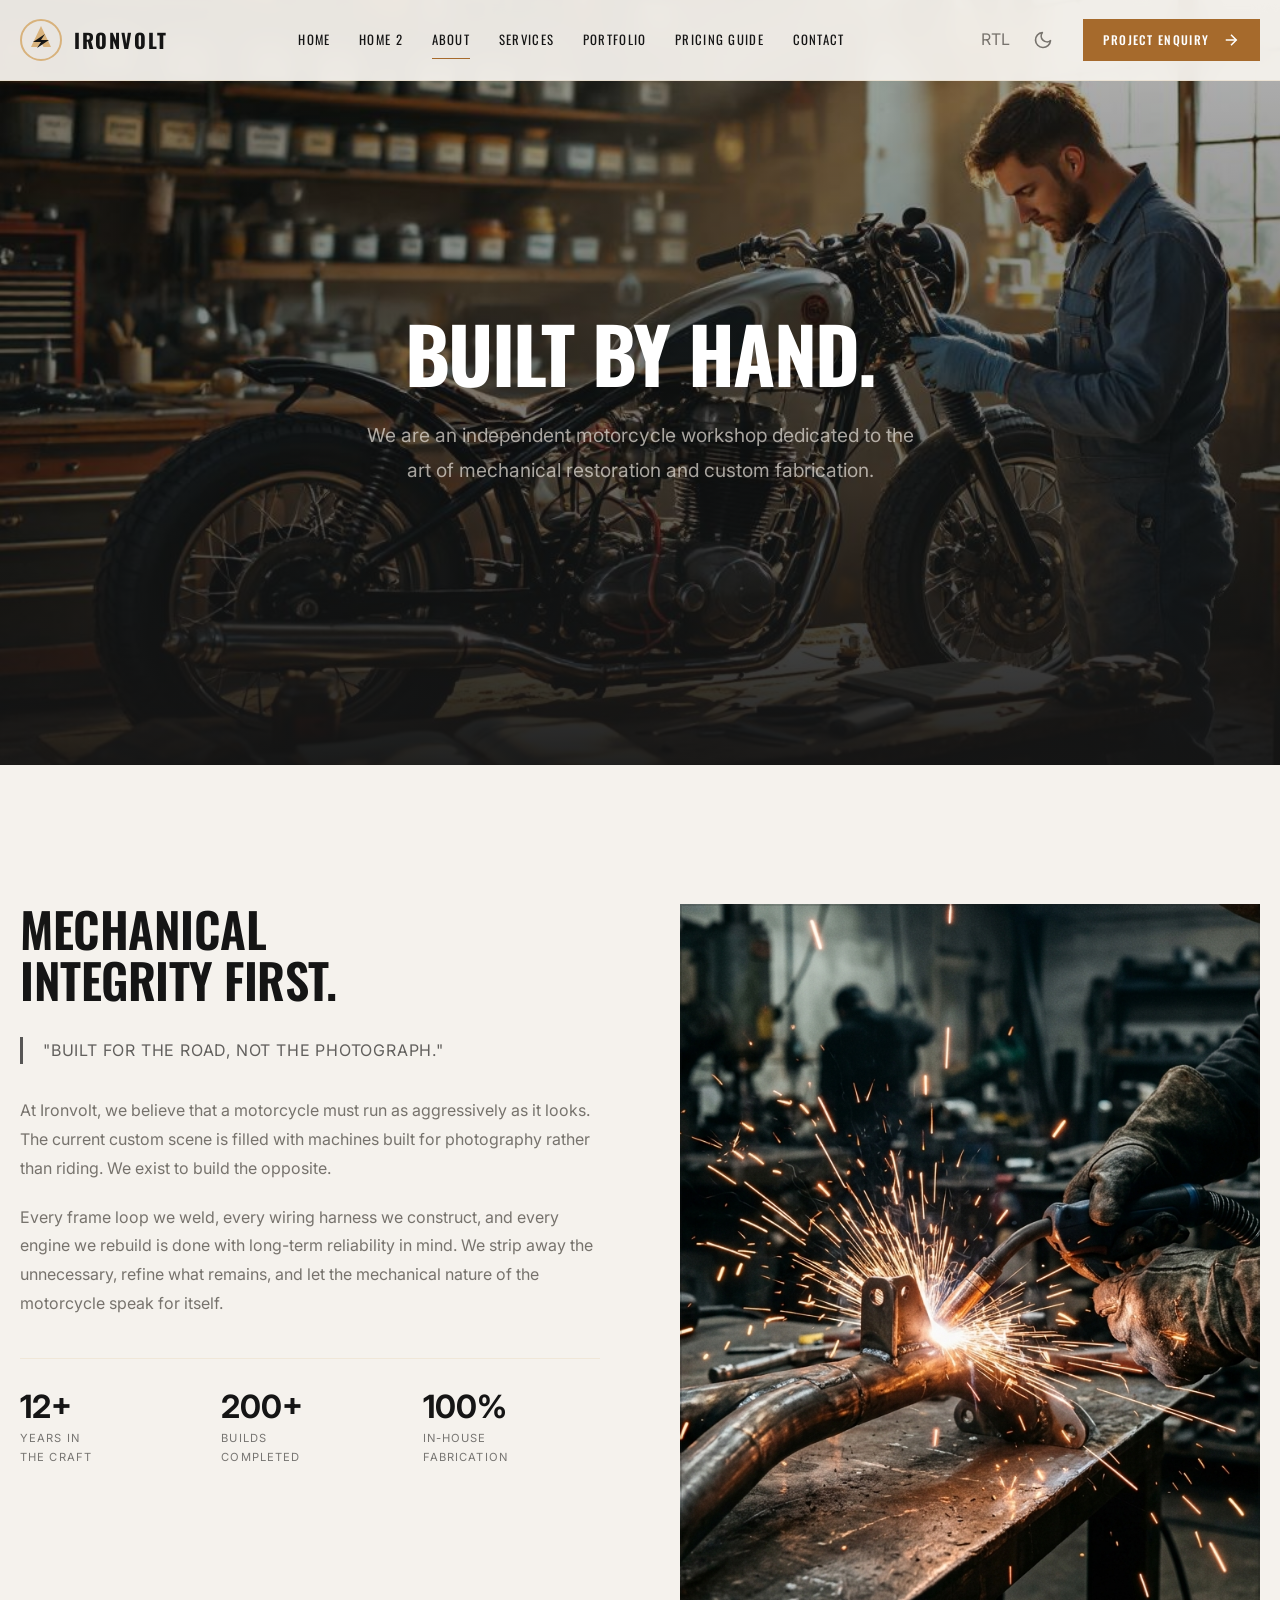
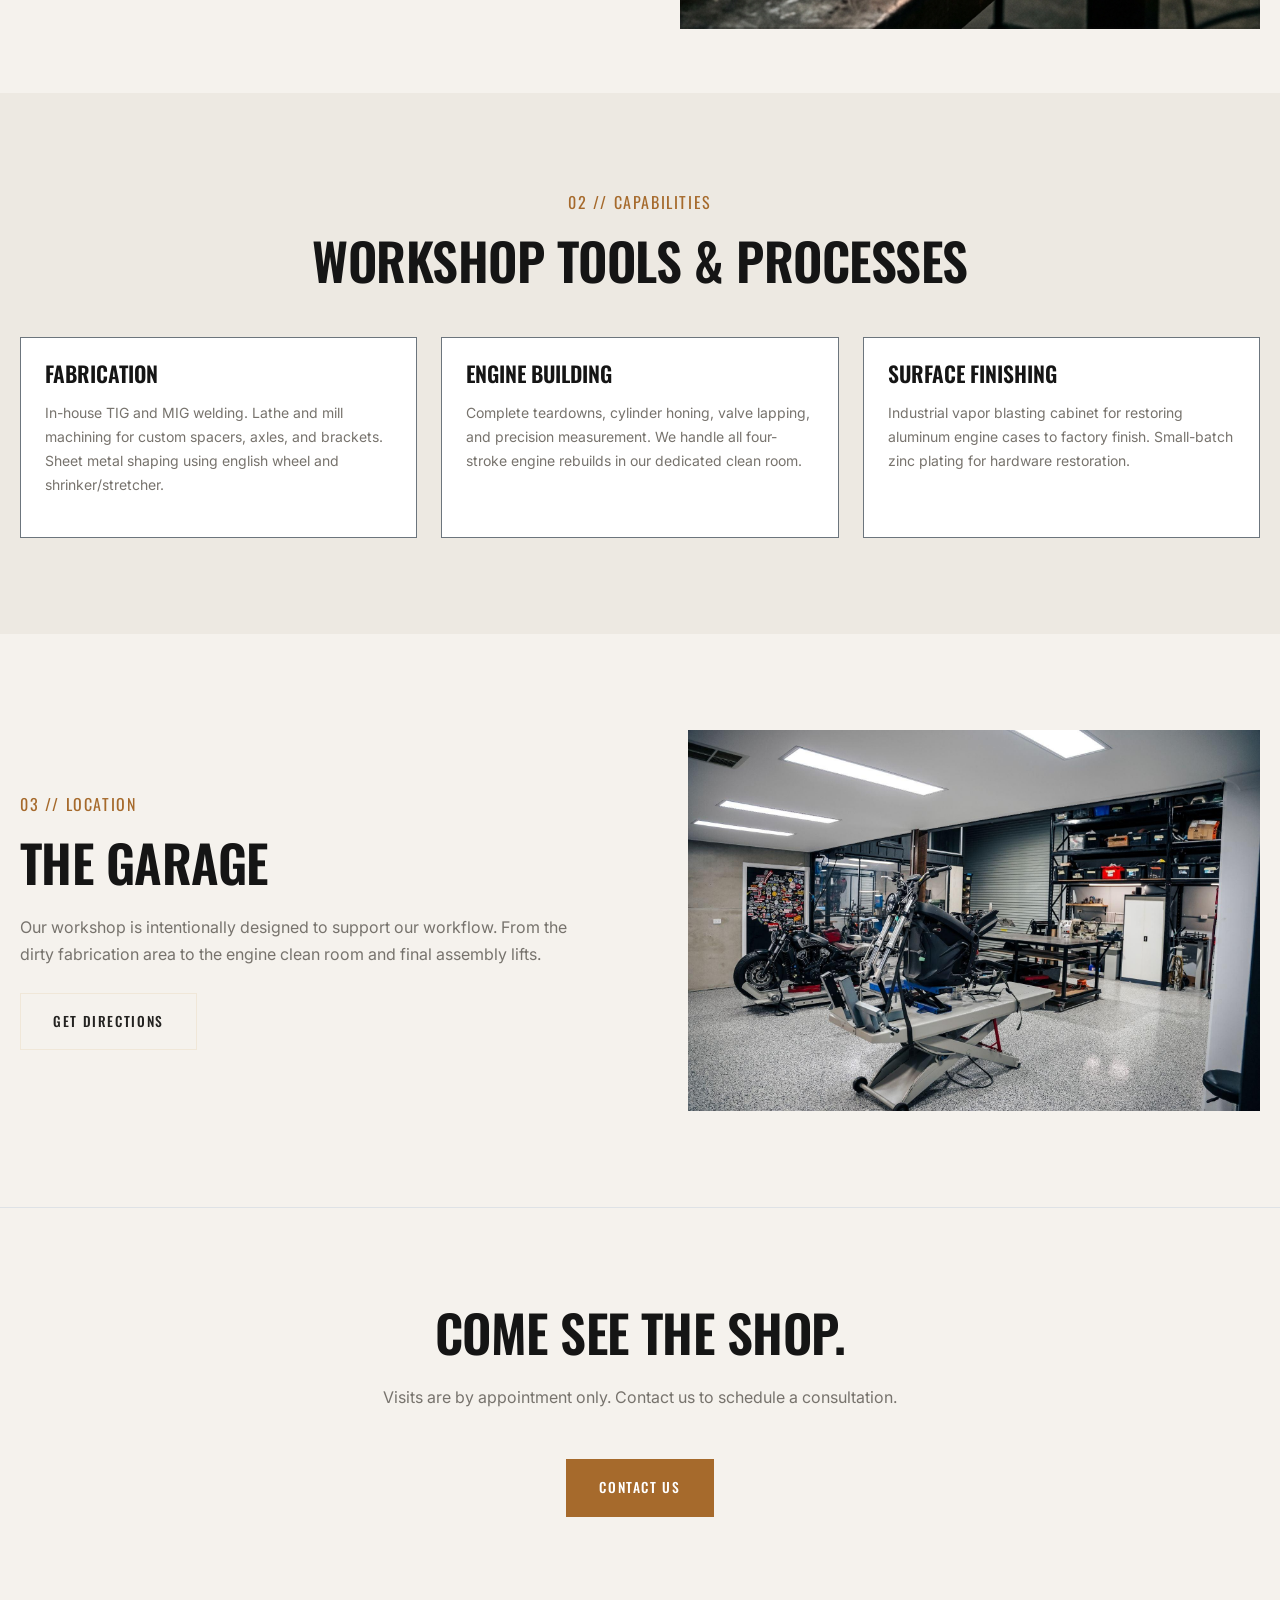
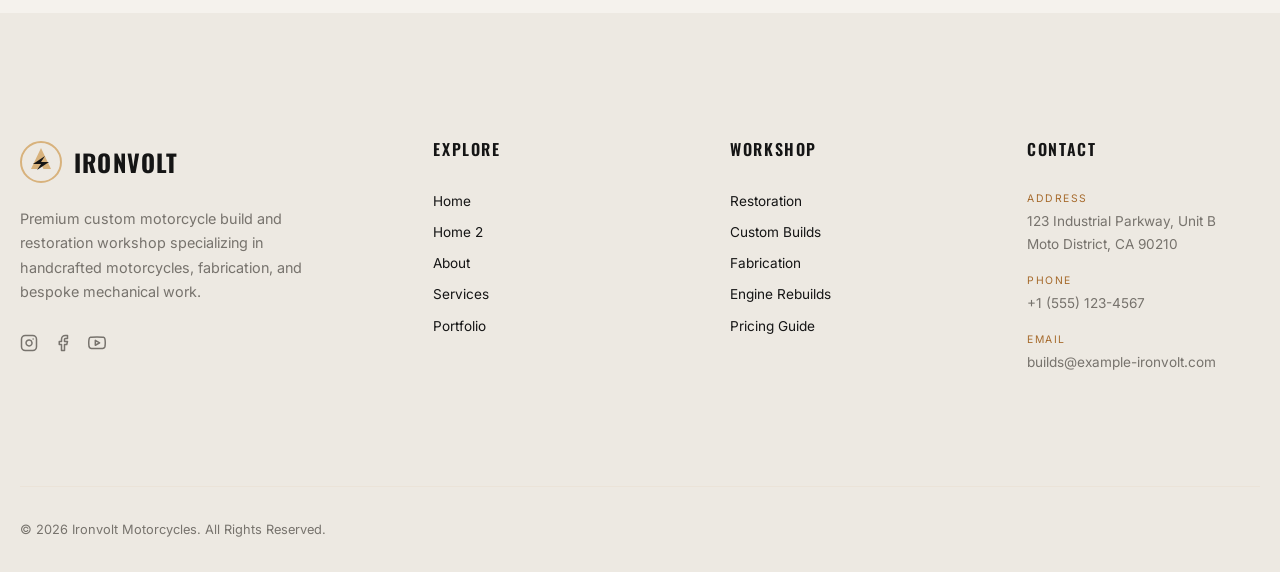
==== commit 9950aaeb: "changes" ====
--- a/about.html
+++ b/about.html
@@ -317,53 +317,8 @@
           </a>
           <p class="iv-footer__brand-text">Premium custom motorcycle build and restoration workshop specializing in
             handcrafted motorcycles, fabrication, and bespoke mechanical work.</p>
-        </div>
-
-        <div>
-          <h4 class="iv-footer__heading">EXPLORE</h4>
-          <div class="iv-footer__links">
-            <a href="index.html" class="iv-footer__link">Home</a>
-            <a href="home-2.html" class="iv-footer__link">Home 2</a>
-            <a href="about.html" class="iv-footer__link">About</a>
-            <a href="services.html" class="iv-footer__link">Services</a>
-            <a href="portfolio.html" class="iv-footer__link">Portfolio</a>
-          </div>
-        </div>
-
-        <div>
-          <h4 class="iv-footer__heading">WORKSHOP</h4>
-          <div class="iv-footer__links">
-            <a href="services.html#restoration" class="iv-footer__link">Restoration</a>
-            <a href="services.html#custom" class="iv-footer__link">Custom Builds</a>
-            <a href="services.html#fabrication" class="iv-footer__link">Fabrication</a>
-            <a href="services.html#engine" class="iv-footer__link">Engine Rebuilds</a>
-            <a href="pricing-guide.html" class="iv-footer__link">Pricing Guide</a>
-          </div>
-        </div>
-
-        <div>
-          <h4 class="iv-footer__heading">CONTACT</h4>
-          <div class="iv-footer__contact-item">
-            <div class="iv-footer__contact-label">Address</div>
-            <div class="iv-footer__contact-value">123 Industrial Parkway, Unit B<br>Moto District, CA 90210</div>
-          </div>
-          <div class="iv-footer__contact-item">
-            <div class="iv-footer__contact-label">Phone</div>
-            <div class="iv-footer__contact-value">+1 (555) 123-4567</div>
-          </div>
-          <div class="iv-footer__contact-item">
-            <div class="iv-footer__contact-label">Email</div>
-            <div class="iv-footer__contact-value">builds@example-ironvolt.com</div>
-          </div>
-        </div>
-
-      </div>
-
-      <div class="iv-footer__bottom">
-        <div class="iv-footer__copyright">
-          &copy; 2026 Ironvolt Motorcycles. All Rights Reserved.
-        </div>
-        <div class="iv-footer__social">
+        
+          <div class="iv-footer__social">
           <a href="#" class="iv-footer__social-link" aria-label="Instagram">
             <svg xmlns="http://www.w3.org/2000/svg" viewBox="0 0 24 24" fill="none" stroke="currentColor"
               stroke-width="2" stroke-linecap="round" stroke-linejoin="round">
@@ -388,6 +343,53 @@
             </svg>
           </a>
         </div>
+</div>
+
+        <div>
+          <h4 class="iv-footer__heading">EXPLORE</h4>
+          <div class="iv-footer__links">
+            <a href="index.html" class="iv-footer__link">Home</a>
+            <a href="home-2.html" class="iv-footer__link">Home 2</a>
+            <a href="about.html" class="iv-footer__link">About</a>
+            <a href="services.html" class="iv-footer__link">Services</a>
+            <a href="portfolio.html" class="iv-footer__link">Portfolio</a>
+          </div>
+        </div>
+
+        <div>
+          <h4 class="iv-footer__heading">WORKSHOP</h4>
+          <div class="iv-footer__links">
+            <a href="services.html#restoration" class="iv-footer__link">Restoration</a>
+            <a href="services.html#custom" class="iv-footer__link">Custom Builds</a>
+            <a href="services.html#fabrication" class="iv-footer__link">Fabrication</a>
+            <a href="services.html#engine" class="iv-footer__link">Engine Rebuilds</a>
+            <a href="pricing-guide.html" class="iv-footer__link">Pricing Guide</a>
+          </div>
+        </div>
+
+        <div>
+          <h4 class="iv-footer__heading">CONTACT</h4>
+          <div class="iv-footer__contact-item">
+            <div class="iv-footer__contact-label">Address</div>
+            <div class="iv-footer__contact-value">123 Industrial Parkway, Unit B<br>Moto District, CA 90210</div>
+          </div>
+          <div class="iv-footer__contact-item">
+            <div class="iv-footer__contact-label">Phone</div>
+            <div class="iv-footer__contact-value">+1 (555) 123-4567</div>
+          </div>
+          <div class="iv-footer__contact-item">
+            <div class="iv-footer__contact-label">Email</div>
+            <div class="iv-footer__contact-value">builds@example-ironvolt.com</div>
+          </div>
+        </div>
+
+      </div>
+
+      <div class="iv-footer__bottom">
+        <div class="iv-footer__copyright">
+          &copy; 2026 Ironvolt Motorcycles. All Rights Reserved.
+        </div>
+        
       </div>
     </div>
   </footer>
@@ -401,6 +403,12 @@
   </div>
 
   <script src="assets/js/main.js"></script>
+
+  <button class='iv-back-to-top' aria-label='Back to top'>
+    <svg xmlns='http://www.w3.org/2000/svg' viewBox='0 0 24 24' fill='none' stroke='currentColor' stroke-width='2'>
+      <polyline points='18 15 12 9 6 15'></polyline>
+    </svg>
+  </button>
 </body>
 
-</html>+</html>
--- a/assets/css/style.css
+++ b/assets/css/style.css
@@ -3832,6 +3832,11 @@
     color: rgba(232, 227, 219, 0.4);
 }
 
+[data-theme="dark"] .iv-footer__bottom-link:hover,
+[data-theme="dark"] .iv-footer__social-link:hover {
+    color: var(--color-accent);
+}
+
 /* 2. RTL and theme icon inside hamburger in light mode */
 .iv-mobile-nav__toggle {
     color: var(--text-primary);
@@ -3853,9 +3858,10 @@
     border-color: var(--color-secondary);
 }
 
-/* 3. Home1 hero section button same size in mob view */
+/* 3. Home1 hero & CTA section button same size in mob view */
 @media (max-width: 575px) {
-    .iv-hero__actions .iv-btn {
+    .iv-hero__actions .iv-btn,
+    .iv-cta__actions .iv-btn {
         width: 100%;
         justify-content: center;
         box-sizing: border-box;
@@ -3873,7 +3879,7 @@
     }
 
     .iv-hero--split .iv-hero__left .iv-hero__actions {
-        justify-content: center;
+        justify-content: center !important;
     }
 }
 
@@ -3884,6 +3890,7 @@
         grid-template-columns: repeat(2, 1fr);
         gap: var(--space-xl);
         padding-top: 0;
+        padding-inline-start: 0;
     }
 
     .iv-timeline__line,
@@ -3912,6 +3919,7 @@
 @media (max-width: 575px) {
     .iv-timeline {
         grid-template-columns: 1fr;
+        padding-inline: 0;
     }
 }
 
@@ -4128,4 +4136,15 @@
     justify-content: center;
     padding: 1rem 2rem;
     margin-top: auto;
+}
+
+@media (max-width: 767px) {
+    .iv-estimator--full {
+        padding: 1.5rem !important;
+    }
+}
+
+/* Social icons margin in first column */
+.iv-footer__grid > div:first-child .iv-footer__social {
+    margin-top: var(--space-lg);
 }
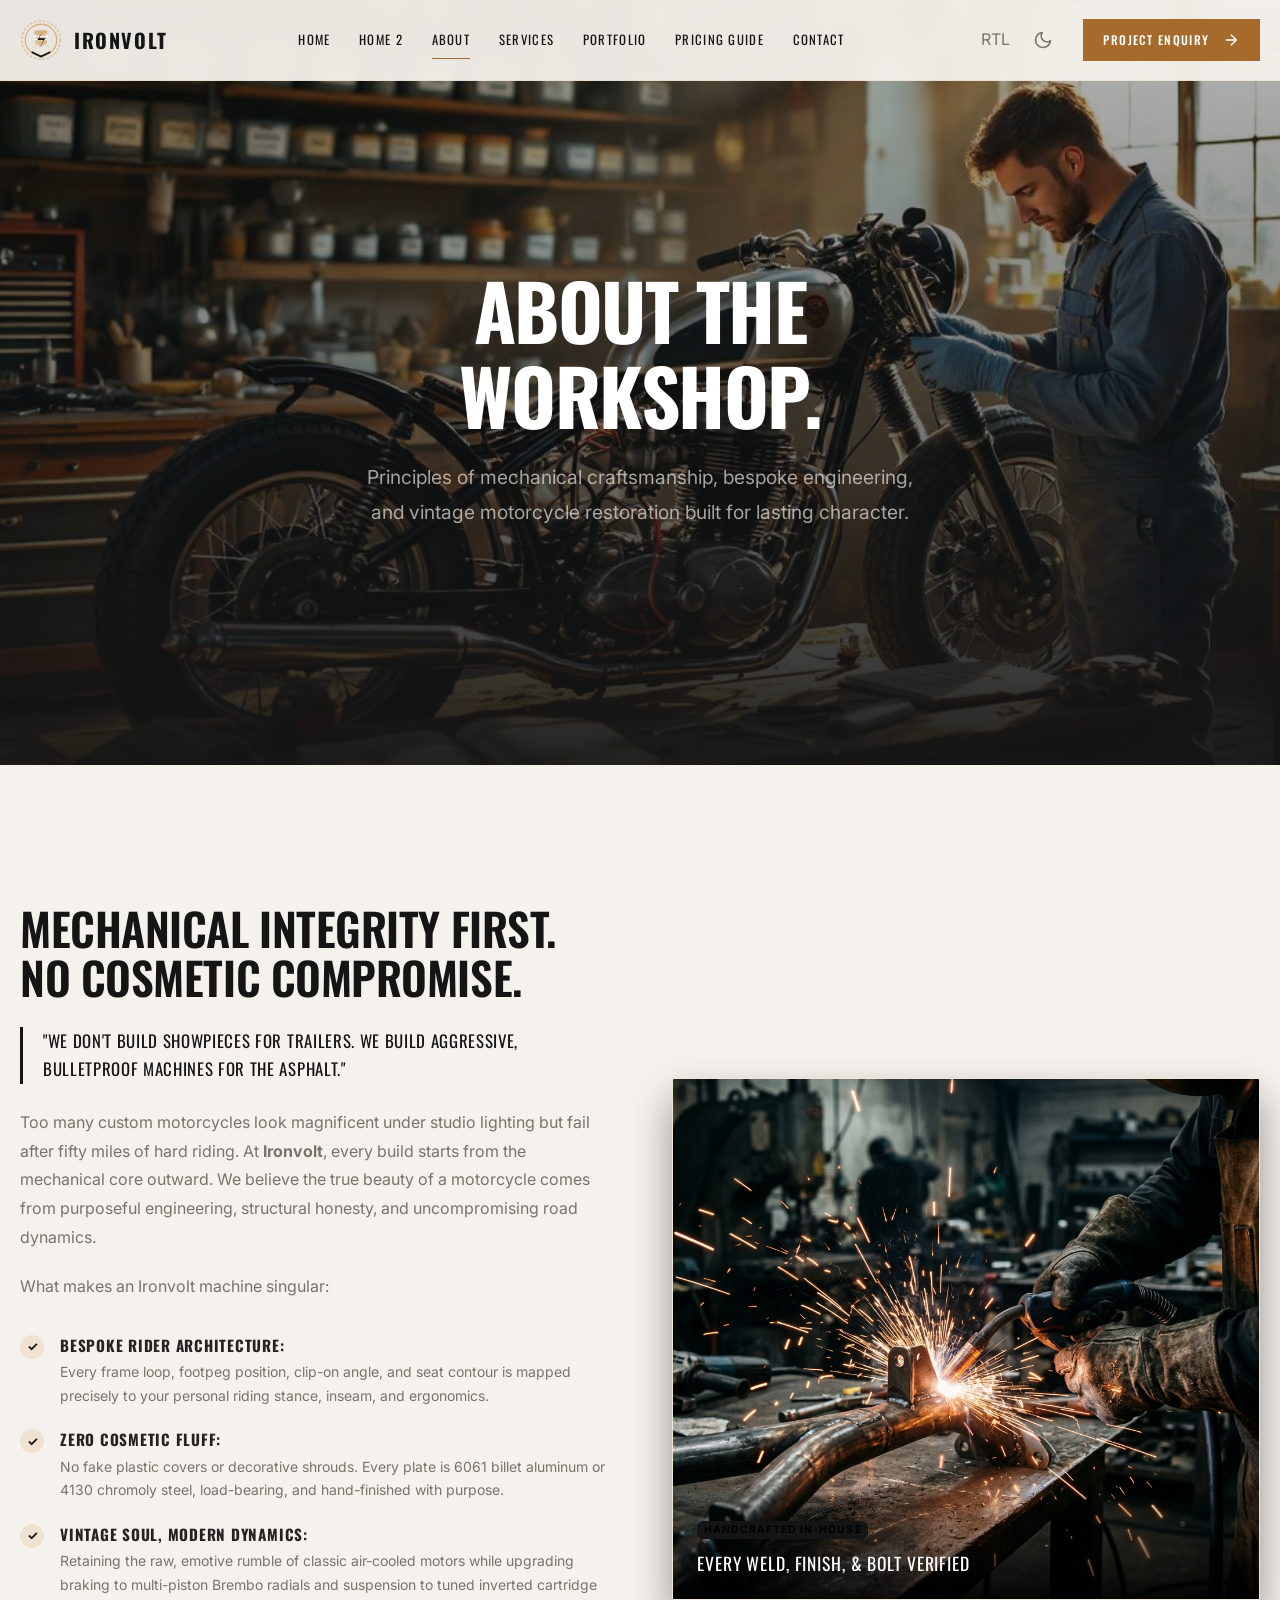
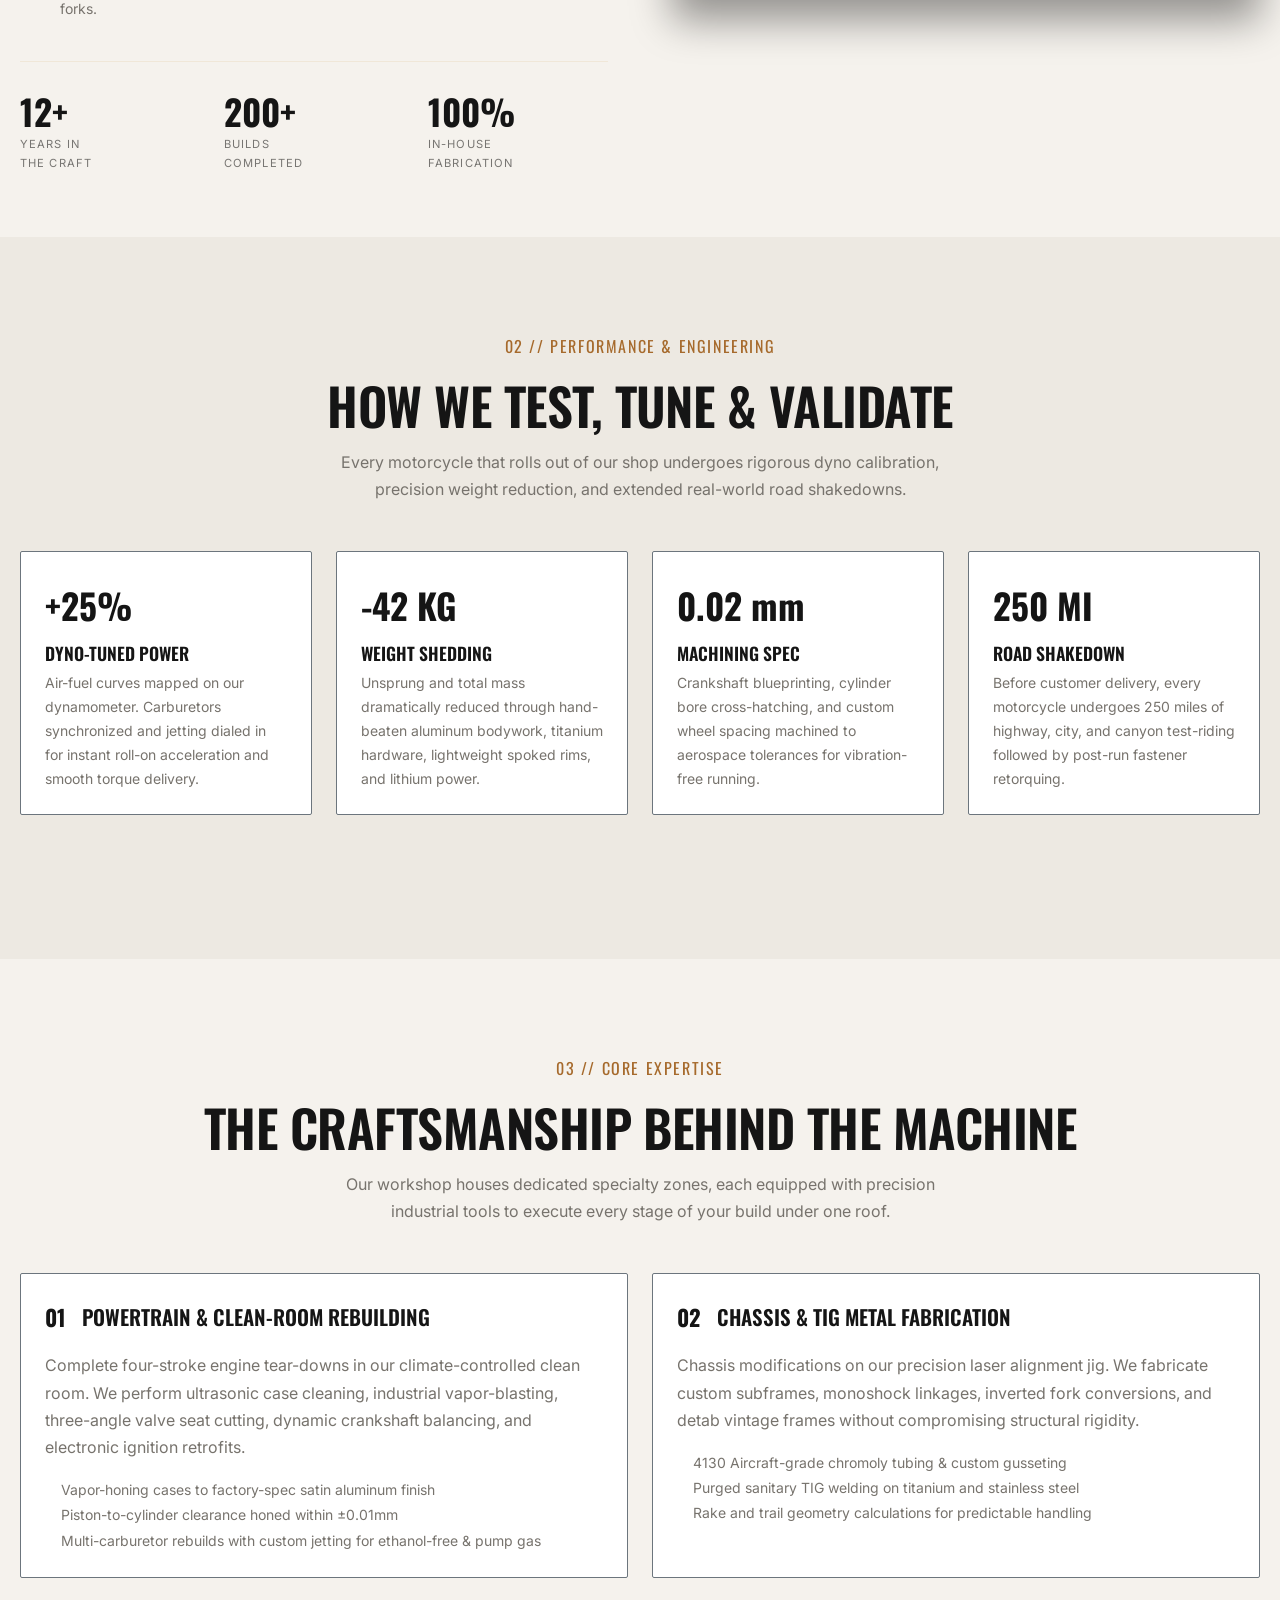
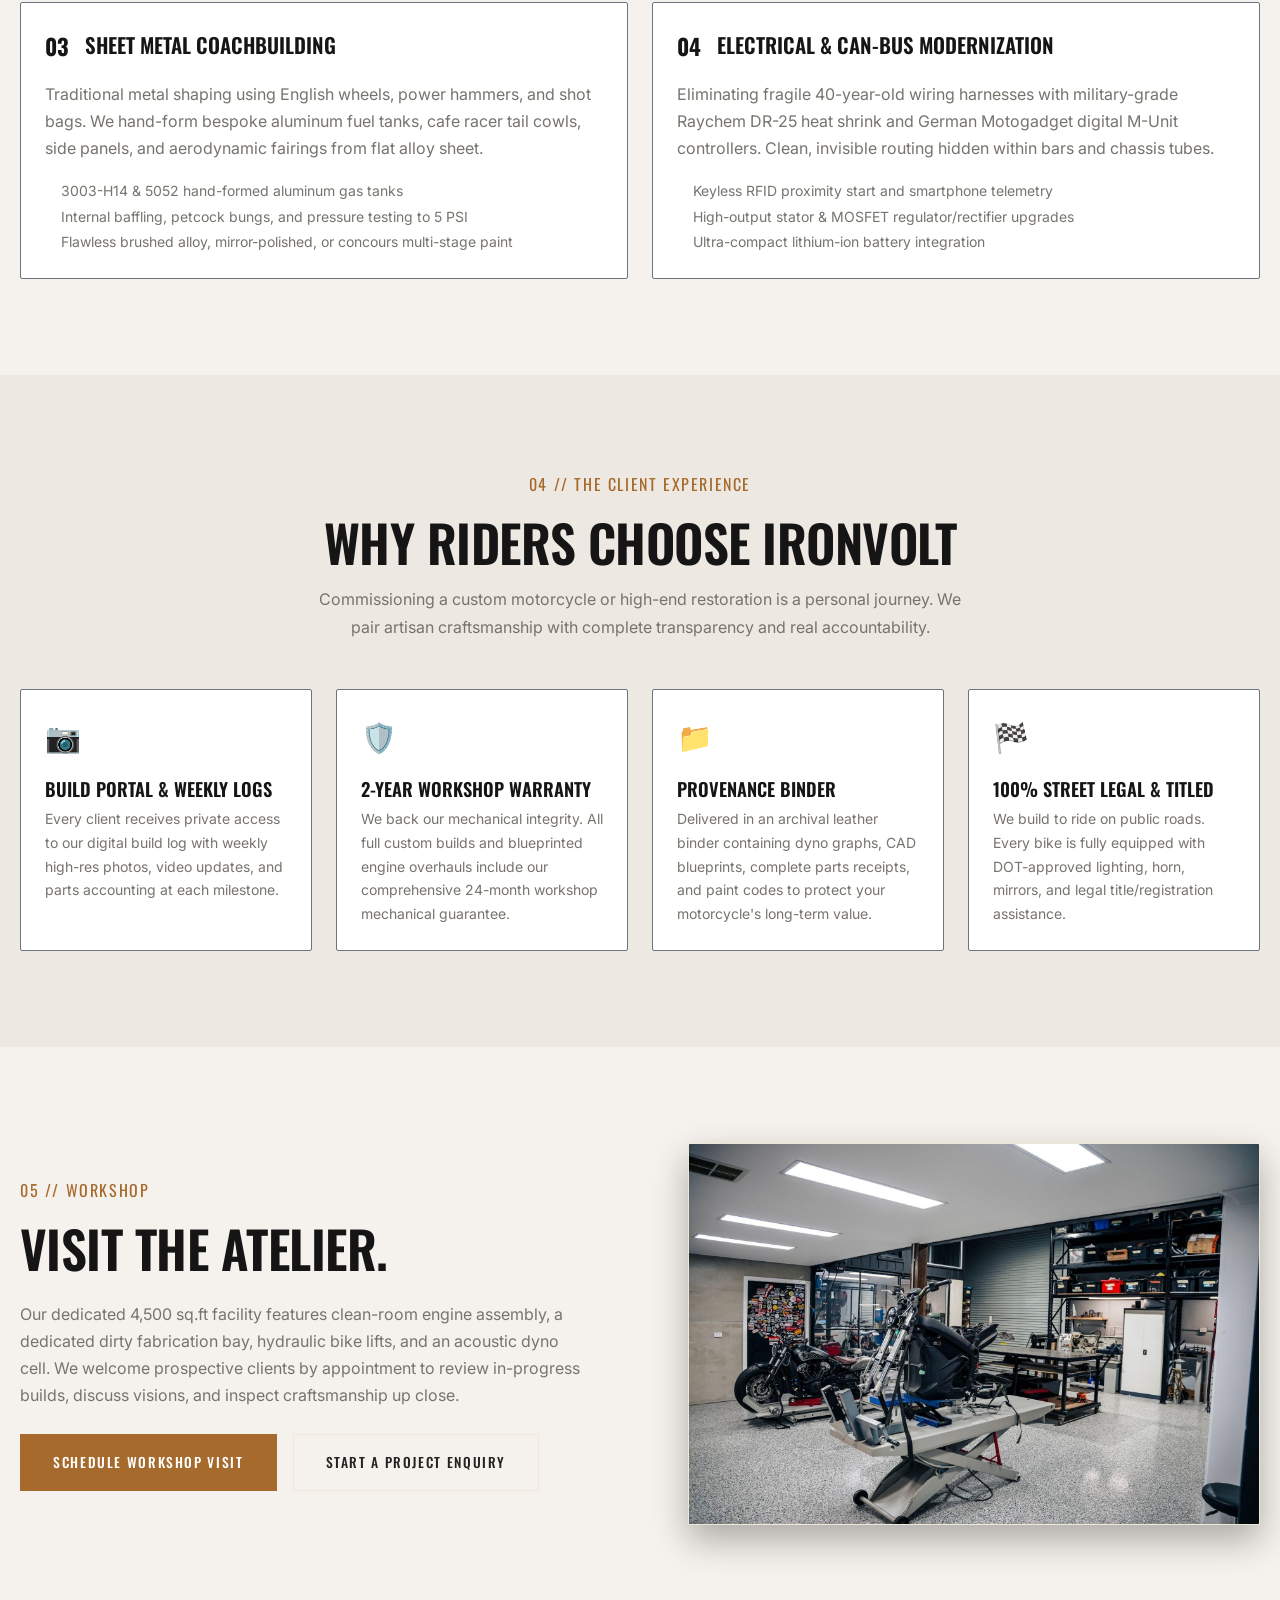
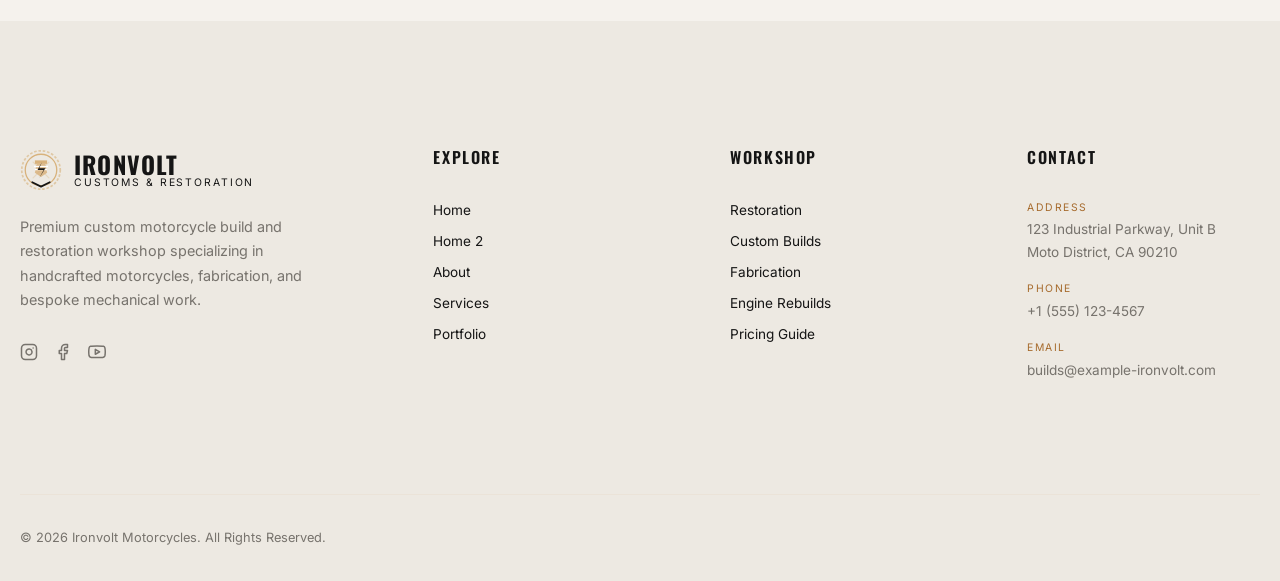
==== commit 67c6ce92: "corrections" ====
--- a/about.html
+++ b/about.html
@@ -1,414 +1,560 @@
-<!DOCTYPE html>
-<html lang="en" dir="ltr" data-theme="light">
-
-<head>
-  <meta charset="UTF-8">
-  <meta name="viewport" content="width=device-width, initial-scale=1.0">
-  <title>About The Workshop | Ironvolt</title>
-  <link rel="icon" type="image/svg+xml" href="favicon.svg">
-  <meta name="description"
-    content="Learn about the Ironvolt workshop, our principles of mechanical craftsmanship, and our approach to building custom motorcycles.">
-
-  <meta property="og:type" content="website">
-  <meta property="og:title" content="About The Workshop | Ironvolt">
-  <meta property="og:description"
-    content="Learn about the Ironvolt workshop and our principles of mechanical craftsmanship.">
-  <meta property="og:image" content="assets/images/workshop.jpg">
-  <link rel="canonical" href="https://example-ironvolt.com/pages/about.html">
-
-  <link rel="preconnect" href="https://fonts.googleapis.com">
-  <link rel="preconnect" href="https://fonts.gstatic.com" crossorigin>
-  <link
-    href="https://fonts.googleapis.com/css2?family=Inter:wght@400;500;600&family=Oswald:wght@400;500;600;700&display=swap"
-    rel="stylesheet">
-
-  <link href="https://cdn.jsdelivr.net/npm/bootstrap@5.3.0/dist/css/bootstrap.min.css" rel="stylesheet">
-  <link rel="stylesheet" href="assets/css/style.css">
-</head>
-
-<body>
-  <a href="#main-content" class="iv-skip-link">Skip to content</a>
-
-  <!-- ============================================ -->
-  <!-- HEADER / NAVBAR                              -->
-  <!-- ============================================ -->
-  <header class="iv-header">
-    <div class="iv-container">
-      <div class="iv-header__inner">
-        <a href="../index.html" class="iv-logo" aria-label="Ironvolt Motorcycles Home">
-          <svg class="iv-logo__mark" viewBox="0 0 42 42" fill="none" xmlns="http://www.w3.org/2000/svg">
-            <circle cx="21" cy="21" r="20" stroke="currentColor" stroke-width="2" />
-            <path d="M21 7L31 28H23.5L21 23L18.5 28H11L21 7Z" fill="currentColor" />
-            <path d="M25 15L21 21H29L17 29L21 23H13L25 15Z" fill="var(--color-primary)" />
-          </svg>
-          <div class="iv-logo__text">
-            <span class="iv-logo__name">Ironvolt</span>
-          </div>
-        </a>
-
-        <nav class="iv-nav" aria-label="Main Navigation">
-          <a href="index.html" class="iv-nav__link">Home</a>
-          <a href="home-2.html" class="iv-nav__link">Home 2</a>
-          <a href="about.html" class="iv-nav__link active">About</a>
-          <a href="services.html" class="iv-nav__link">Services</a>
-          <a href="portfolio.html" class="iv-nav__link">Portfolio</a>
-          <a href="pricing-guide.html" class="iv-nav__link">Pricing Guide</a>
-          <a href="contact.html" class="iv-nav__link">Contact</a>
-        </nav>
-
-        <div class="iv-header__actions">
-          <button class="iv-header__action-btn js-rtl-toggle" aria-label="Toggle RTL">
-            <svg xmlns="http://www.w3.org/2000/svg" width="20" height="20" viewBox="0 0 24 24" fill="none"
-              stroke="currentColor" stroke-width="2" stroke-linecap="round" stroke-linejoin="round">
-              <path d="M3 12h18" />
-              <path d="M3 12l6-6" />
-              <path d="M3 12l6 6" />
-            </svg>
-          </button>
-          <button class="iv-header__action-btn js-theme-toggle" aria-label="Toggle Theme"></button>
-          <div class="iv-header__cta">
-            <a href="enquiry.html" class="iv-btn iv-btn--primary iv-btn--sm ">
-              Project Enquiry
-              <svg class="iv-arrow" xmlns="http://www.w3.org/2000/svg" viewBox="0 0 24 24" fill="none"
-                stroke="currentColor" stroke-width="2">
-                <line x1="5" y1="12" x2="19" y2="12"></line>
-                <polyline points="12 5 19 12 12 19"></polyline>
-              </svg>
-            </a>
-          </div>
-        </div>
-
-        <button class="iv-hamburger" aria-label="Toggle Mobile Menu" aria-expanded="false">
-          <span class="iv-hamburger__lines">
-            <span class="iv-hamburger__line"></span>
-            <span class="iv-hamburger__line"></span>
-            <span class="iv-hamburger__line"></span>
-          </span>
-        </button>
-      </div>
-    </div>
-  </header>
-
-  <!-- Mobile Nav Drawer -->
-  <div class="iv-mobile-nav"><button class="iv-mobile-nav__close js-mobile-close" aria-label="Close Menu"><svg
-        xmlns="http://www.w3.org/2000/svg" width="32" height="32" viewBox="0 0 24 24" fill="none" stroke="currentColor"
-        stroke-width="2" stroke-linecap="round" stroke-linejoin="round">
-        <line x1="18" y1="6" x2="6" y2="18"></line>
-        <line x1="6" y1="6" x2="18" y2="18"></line>
-      </svg></button>
-    <a href="index.html" class="iv-mobile-nav__link">Home</a>
-    <a href="home-2.html" class="iv-mobile-nav__link">Home 2</a>
-    <a href="about.html" class="iv-mobile-nav__link active">About</a>
-    <a href="services.html" class="iv-mobile-nav__link">Services</a>
-    <a href="portfolio.html" class="iv-mobile-nav__link">Portfolio</a>
-    <a href="pricing-guide.html" class="iv-mobile-nav__link">Pricing Guide</a>
-    <a href="contact.html" class="iv-mobile-nav__link">Contact</a>
-
-    <div class="iv-mobile-nav__cta">
-      <a href="enquiry.html" class="iv-btn iv-btn--primary" style="width: 100%; justify-content: center;">
-        Project Enquiry
-      </a>
-    </div>
-
-    <div class="iv-mobile-nav__controls">
-      <button class="iv-mobile-nav__toggle js-theme-toggle">Dark Mode</button>
-      <button class="iv-mobile-nav__toggle js-rtl-toggle">RTL Mode</button>
-    </div>
-  </div>
-  <div class="iv-mobile-overlay"></div>
-
-  <main id="main-content">
-
-    <!-- ============================================ -->
-    <!-- SECTION 01 — HERO                            -->
-    <!-- ============================================ -->
-    <section class="iv-hero iv-hero--page">
-      <div class="iv-hero__bg">
-        <img src="assets/images/abt-hero.jpg" alt="Workshop interior" loading="eager">
-      </div>
-      <div class="iv-hero__overlay"></div>
-
-      <div class="iv-container">
-        <div class="iv-hero__content iv-reveal iv-reveal--left">
-
-          <h1 class="iv-hero__title">BUILT BY HAND.</h1>
-          <p class="iv-hero__subtitle">We are an independent motorcycle workshop dedicated to the art of mechanical
-            restoration and custom fabrication.</p>
-        </div>
-      </div>
-    </section>
-
-    <!-- ============================================ -->
-    <!-- SECTION 02 — THE PHILOSOPHY                  -->
-    <!-- ============================================ -->
-    <section class="iv-section" style="padding-block: var(--space-3xl);">
-      <div class="iv-container">
-
-        <!-- Section Label Row -->
-        <div class="iv-reveal mb-5" style="display: flex; align-items: center; gap: 1rem;">
-          <div class="section-number">01 // PHILOSOPHY</div>
-          <div style="flex: 1; height: 1px; background: var(--color-primary); opacity: 0.3;"></div>
-        </div>
-
-        <!-- Two Column Grid -->
-        <div style="display: grid; grid-template-columns: 1fr 1fr; gap: 5rem; align-items: start;">
-
-          <!-- LEFT — Text Column -->
-          <div class="iv-reveal iv-reveal--left">
-            <h2 style="font-size: clamp(2rem, 4vw, 3rem); line-height: 1.05; margin-bottom: 2rem;">
-              MECHANICAL<br>INTEGRITY FIRST.
-            </h2>
-
-            <!-- Pull Quote -->
-            <blockquote
-              style="border-left: 3px solid var(--color-primary); padding-left: 1.25rem; margin: 0 0 2rem; font-family: var(--font-display); font-size: 1rem; letter-spacing: 0.05em; opacity: 0.7; font-style: normal;">
-              "BUILT FOR THE ROAD, NOT THE PHOTOGRAPH."
-            </blockquote>
-
-            <p style="margin-bottom: 1.25rem; line-height: 1.8;">
-              At Ironvolt, we believe that a motorcycle must run as aggressively as it looks. The current custom scene
-              is filled with machines built for photography rather than riding. We exist to build the opposite.
-            </p>
-            <p style="line-height: 1.8;">
-              Every frame loop we weld, every wiring harness we construct, and every engine we rebuild is done with
-              long-term reliability in mind. We strip away the unnecessary, refine what remains, and let the mechanical
-              nature of the motorcycle speak for itself.
-            </p>
-
-            <!-- Stats Row -->
-            <div
-              style="display: grid; grid-template-columns: repeat(3, 1fr); gap: 1.5rem; margin-top: 2.5rem; padding-top: 2rem; border-top: 1px solid var(--color-border);">
-              <div>
-                <div
-                  style="font-family: var(--font-display); font-size: 2rem; font-weight: 700; color: var(--color-primary); line-height: 1;">
-                  12+</div>
-                <div style="font-size: 0.7rem; letter-spacing: 0.1em; opacity: 0.6; margin-top: 0.4rem;">YEARS IN<br>THE
-                  CRAFT</div>
-              </div>
-              <div>
-                <div
-                  style="font-family: var(--font-display); font-size: 2rem; font-weight: 700; color: var(--color-primary); line-height: 1;">
-                  200+</div>
-                <div style="font-size: 0.7rem; letter-spacing: 0.1em; opacity: 0.6; margin-top: 0.4rem;">
-                  BUILDS<br>COMPLETED</div>
-              </div>
-              <div>
-                <div
-                  style="font-family: var(--font-display); font-size: 2rem; font-weight: 700; color: var(--color-primary); line-height: 1;">
-                  100%</div>
-                <div style="font-size: 0.7rem; letter-spacing: 0.1em; opacity: 0.6; margin-top: 0.4rem;">
-                  IN-HOUSE<br>FABRICATION</div>
-              </div>
-            </div>
-          </div>
-
-          <!-- RIGHT — Image + Team Card Column -->
-          <div class="iv-reveal iv-reveal--right" style="position: relative;">
-
-            <!-- Main Image -->
-            <div style="position: relative; overflow: hidden; aspect-ratio: 4/5;">
-              <img src="assets/images/philosophy.jpg" alt="Ironvolt fabrication workshop"
-                style="width: 100%; height: 100%; object-fit: cover; display: block;">
-              <!-- Accent line overlay -->
-              <div
-                style="position: absolute; inset: 0; border: 2px solid var(--color-primary); opacity: 0.15; pointer-events: none;">
-              </div>
-            </div>
-
-
-
-          </div>
-
-        </div>
-      </div>
-      </div>
-    </section>
-
-    <!-- ============================================ -->
-    <!-- SECTION 03 — CAPABILITIES                    -->
-    <!-- ============================================ -->
-    <section class="iv-section iv-section--dark">
-      <div class="iv-container">
-        <div class="text-center mb-5 iv-reveal">
-          <div class="section-number mb-3">02 // CAPABILITIES</div>
-          <h2>WORKSHOP TOOLS & PROCESSES</h2>
-        </div>
-
-        <div class="row g-4">
-          <div class="col-md-4 iv-reveal iv-reveal--d1">
-            <div class="p-4 border border-secondary h-100 iv-workshop-card">
-              <h4 class="mb-3">FABRICATION</h4>
-              <p class="text-muted small">In-house TIG and MIG welding. Lathe and mill machining for custom spacers,
-                axles, and brackets. Sheet metal shaping using english wheel and shrinker/stretcher.</p>
-            </div>
-          </div>
-          <div class="col-md-4 iv-reveal iv-reveal--d2">
-            <div class="p-4 border border-secondary h-100 iv-workshop-card">
-              <h4 class="mb-3">ENGINE BUILDING</h4>
-              <p class="text-muted small">Complete teardowns, cylinder honing, valve lapping, and precision measurement.
-                We handle all four-stroke engine rebuilds in our dedicated clean room.</p>
-            </div>
-          </div>
-          <div class="col-md-4 iv-reveal iv-reveal--d3">
-            <div class="p-4 border border-secondary h-100 iv-workshop-card">
-              <h4 class="mb-3">SURFACE FINISHING</h4>
-              <p class="text-muted small">Industrial vapor blasting cabinet for restoring aluminum engine cases to
-                factory finish. Small-batch zinc plating for hardware restoration.</p>
-            </div>
-          </div>
-        </div>
-      </div>
-    </section>
-
-    <!-- ============================================ -->
-    <!-- SECTION 04 — LOCATION                        -->
-    <!-- ============================================ -->
-    <section class="iv-section">
-      <div class="iv-container">
-        <div class="iv-split align-items-center">
-          <div class="iv-reveal">
-            <div class="section-number mb-3">03 // LOCATION</div>
-            <h2>THE GARAGE</h2>
-            <p class="mt-4 mb-4">Our workshop is intentionally designed to support our workflow. From the dirty
-              fabrication area to the engine clean room and final assembly lifts.</p>
-            <a href="contact.html" class="iv-btn iv-btn--outline">Get Directions</a>
-          </div>
-          <div class="iv-reveal iv-reveal--right">
-            <!-- Simulated Map or Workshop exterior -->
-            <img src="assets/images/garage.jpg" class="img-fluid" alt="garage">
-          </div>
-        </div>
-      </div>
-    </section>
-
-    <!-- ============================================ -->
-    <!-- SECTION 05 — CTA                             -->
-    <!-- ============================================ -->
-    <section class="iv-cta iv-section border-top border-subtle">
-      <div class="iv-container">
-        <div class="iv-reveal iv-reveal--scale">
-          <h2>COME SEE THE SHOP.</h2>
-          <p>Visits are by appointment only. Contact us to schedule a consultation.</p>
-          <div class="iv-cta__actions mt-5">
-            <a href="contact.html" class="iv-btn iv-btn--primary">Contact Us</a>
-          </div>
-        </div>
-      </div>
-    </section>
-
-  </main>
-
-  <footer class="iv-footer">
-    <div class="iv-container">
-      <div class="iv-footer__grid">
-
-        <div>
-          <a href="index.html" class="iv-logo mb-4" aria-label="Ironvolt Motorcycles Home"
-            style="display: flex; align-items: center; gap: 0.75rem;">
-            <svg class="iv-logo__mark" viewBox="0 0 42 42" fill="none" xmlns="http://www.w3.org/2000/svg">
-              <circle cx="21" cy="21" r="20" stroke="currentColor" stroke-width="2" />
-              <path d="M21 7L31 28H23.5L21 23L18.5 28H11L21 7Z" fill="currentColor" />
-              <path d="M25 15L21 21H29L17 29L21 23H13L25 15Z" fill="var(--color-primary)" />
-            </svg>
-            <div class="iv-logo__text" style="text-align: left;">
-              <span class="iv-footer__brand-name"
-                style="margin-bottom: 0; line-height: 1; display: block;">IRONVOLT</span>
-            </div>
-          </a>
-          <p class="iv-footer__brand-text">Premium custom motorcycle build and restoration workshop specializing in
-            handcrafted motorcycles, fabrication, and bespoke mechanical work.</p>
-        
-          <div class="iv-footer__social">
-          <a href="#" class="iv-footer__social-link" aria-label="Instagram">
-            <svg xmlns="http://www.w3.org/2000/svg" viewBox="0 0 24 24" fill="none" stroke="currentColor"
-              stroke-width="2" stroke-linecap="round" stroke-linejoin="round">
-              <rect x="2" y="2" width="20" height="20" rx="5" ry="5"></rect>
-              <path d="M16 11.37A4 4 0 1 1 12.63 8 4 4 0 0 1 16 11.37z"></path>
-              <line x1="17.5" y1="6.5" x2="17.51" y2="6.5"></line>
-            </svg>
-          </a>
-          <a href="#" class="iv-footer__social-link" aria-label="Facebook">
-            <svg xmlns="http://www.w3.org/2000/svg" viewBox="0 0 24 24" fill="none" stroke="currentColor"
-              stroke-width="2" stroke-linecap="round" stroke-linejoin="round">
-              <path d="M18 2h-3a5 5 0 0 0-5 5v3H7v4h3v8h4v-8h3l1-4h-4V7a1 1 0 0 1 1-1h3z"></path>
-            </svg>
-          </a>
-          <a href="#" class="iv-footer__social-link" aria-label="YouTube">
-            <svg xmlns="http://www.w3.org/2000/svg" viewBox="0 0 24 24" fill="none" stroke="currentColor"
-              stroke-width="2" stroke-linecap="round" stroke-linejoin="round">
-              <path
-                d="M22.54 6.42a2.78 2.78 0 0 0-1.94-2C18.88 4 12 4 12 4s-6.88 0-8.6.46a2.78 2.78 0 0 0-1.94 2A29 29 0 0 0 1 11.75a29 29 0 0 0 .46 5.33A2.78 2.78 0 0 0 3.4 19c1.72.46 8.6.46 8.6.46s6.88 0 8.6-.46a2.78 2.78 0 0 0 1.94-2 29 29 0 0 0 .46-5.25 29 29 0 0 0-.46-5.33z">
-              </path>
-              <polygon points="9.75 15.02 15.5 11.75 9.75 8.48 9.75 15.02"></polygon>
-            </svg>
-          </a>
-        </div>
-</div>
-
-        <div>
-          <h4 class="iv-footer__heading">EXPLORE</h4>
-          <div class="iv-footer__links">
-            <a href="index.html" class="iv-footer__link">Home</a>
-            <a href="home-2.html" class="iv-footer__link">Home 2</a>
-            <a href="about.html" class="iv-footer__link">About</a>
-            <a href="services.html" class="iv-footer__link">Services</a>
-            <a href="portfolio.html" class="iv-footer__link">Portfolio</a>
-          </div>
-        </div>
-
-        <div>
-          <h4 class="iv-footer__heading">WORKSHOP</h4>
-          <div class="iv-footer__links">
-            <a href="services.html#restoration" class="iv-footer__link">Restoration</a>
-            <a href="services.html#custom" class="iv-footer__link">Custom Builds</a>
-            <a href="services.html#fabrication" class="iv-footer__link">Fabrication</a>
-            <a href="services.html#engine" class="iv-footer__link">Engine Rebuilds</a>
-            <a href="pricing-guide.html" class="iv-footer__link">Pricing Guide</a>
-          </div>
-        </div>
-
-        <div>
-          <h4 class="iv-footer__heading">CONTACT</h4>
-          <div class="iv-footer__contact-item">
-            <div class="iv-footer__contact-label">Address</div>
-            <div class="iv-footer__contact-value">123 Industrial Parkway, Unit B<br>Moto District, CA 90210</div>
-          </div>
-          <div class="iv-footer__contact-item">
-            <div class="iv-footer__contact-label">Phone</div>
-            <div class="iv-footer__contact-value">+1 (555) 123-4567</div>
-          </div>
-          <div class="iv-footer__contact-item">
-            <div class="iv-footer__contact-label">Email</div>
-            <div class="iv-footer__contact-value">builds@example-ironvolt.com</div>
-          </div>
-        </div>
-
-      </div>
-
-      <div class="iv-footer__bottom">
-        <div class="iv-footer__copyright">
-          &copy; 2026 Ironvolt Motorcycles. All Rights Reserved.
-        </div>
-        
-      </div>
-    </div>
-  </footer>
-
-  <div class="iv-modal-overlay"></div>
-  <div class="iv-modal" id="enquiryModal">
-    <div class="iv-modal__header">
-      <h2 class="iv-modal__title">START A PROJECT</h2>
-      <button class="iv-modal__close">Close</button>
-    </div>
-  </div>
-
-  <script src="assets/js/main.js"></script>
-
-  <button class='iv-back-to-top' aria-label='Back to top'>
-    <svg xmlns='http://www.w3.org/2000/svg' viewBox='0 0 24 24' fill='none' stroke='currentColor' stroke-width='2'>
-      <polyline points='18 15 12 9 6 15'></polyline>
-    </svg>
-  </button>
-</body>
-
-</html>
+<!DOCTYPE html>
+<html lang="en" dir="ltr" data-theme="light">
+
+<head>
+  <meta charset="UTF-8">
+  <meta name="viewport" content="width=device-width, initial-scale=1.0">
+  <title>About The Workshop | Ironvolt</title>
+  <link rel="icon" type="image/svg+xml" href="favicon.svg">
+  <meta name="description"
+    content="Learn about the Ironvolt workshop, our principles of mechanical craftsmanship, and our approach to building custom motorcycles.">
+
+  <meta property="og:type" content="website">
+  <meta property="og:title" content="About The Workshop | Ironvolt">
+  <meta property="og:description"
+    content="Learn about the Ironvolt workshop and our principles of mechanical craftsmanship.">
+  <meta property="og:image" content="assets/images/workshop.jpg">
+  <link rel="canonical" href="https://example-ironvolt.com/pages/about.html">
+
+  <link rel="preconnect" href="https://fonts.googleapis.com">
+  <link rel="preconnect" href="https://fonts.gstatic.com" crossorigin>
+  <link
+    href="https://fonts.googleapis.com/css2?family=Inter:wght@400;500;600&family=Oswald:wght@400;500;600;700&display=swap"
+    rel="stylesheet">
+
+  <link href="https://cdn.jsdelivr.net/npm/bootstrap@5.3.0/dist/css/bootstrap.min.css" rel="stylesheet">
+  <link rel="stylesheet" href="assets/css/style.css">
+</head>
+
+<body>
+  <a href="#main-content" class="iv-skip-link">Skip to content</a>
+
+  <!-- ============================================ -->
+  <!-- HEADER / NAVBAR                              -->
+  <!-- ============================================ -->
+  <header class="iv-header">
+    <div class="iv-container">
+      <div class="iv-header__inner">
+        <!-- Logo -->
+        <a href="index.html" class="iv-logo" aria-label="Ironvolt Motorcycles - Custom Builds & Restoration">
+          <svg class="iv-logo__mark" viewBox="0 0 48 48" fill="none" xmlns="http://www.w3.org/2000/svg" aria-hidden="true">
+            <circle cx="24" cy="24" r="22" stroke="currentColor" stroke-width="2" stroke-dasharray="3 2" opacity="0.6"/>
+            <circle cx="24" cy="24" r="18" stroke="currentColor" stroke-width="1.5"/>
+            <path d="M15 15L33 33M33 15L15 33" stroke="currentColor" stroke-width="1.5" stroke-linecap="round" opacity="0.3"/>
+            <path d="M17 13H31V17H17V13Z" fill="currentColor"/>
+            <path d="M19 17L17 27L24 32L31 27L29 17H19Z" fill="currentColor" opacity="0.85"/>
+            <line x1="16" y1="20" x2="32" y2="20" stroke="var(--bg-card, #141416)" stroke-width="1.5"/>
+            <line x1="17" y1="23.5" x2="31" y2="23.5" stroke="var(--bg-card, #141416)" stroke-width="1.5"/>
+            <path d="M25 15L20 24H27L22 33L29 22H22L25 15Z" fill="var(--color-primary, #d88935)"/>
+            <path d="M14 38L24 43L34 38" stroke="var(--color-primary, #d88935)" stroke-width="2" stroke-linecap="round" stroke-linejoin="round"/>
+          </svg>
+          <div class="iv-logo__text">
+            <span class="iv-logo__name">IRONVOLT</span>
+          </div>
+        </a>
+
+        <nav class="iv-nav" aria-label="Main Navigation">
+          <a href="index.html" class="iv-nav__link">Home</a>
+          <a href="home-2.html" class="iv-nav__link">Home 2</a>
+          <a href="about.html" class="iv-nav__link active">About</a>
+          <a href="services.html" class="iv-nav__link">Services</a>
+          <a href="portfolio.html" class="iv-nav__link">Portfolio</a>
+          <a href="pricing-guide.html" class="iv-nav__link">Pricing Guide</a>
+          <a href="contact.html" class="iv-nav__link">Contact</a>
+        </nav>
+
+        <div class="iv-header__actions">
+          <button class="iv-header__action-btn js-rtl-toggle" aria-label="Toggle RTL">
+            <svg xmlns="http://www.w3.org/2000/svg" width="20" height="20" viewBox="0 0 24 24" fill="none"
+              stroke="currentColor" stroke-width="2" stroke-linecap="round" stroke-linejoin="round">
+              <path d="M3 12h18" />
+              <path d="M3 12l6-6" />
+              <path d="M3 12l6 6" />
+            </svg>
+          </button>
+          <button class="iv-header__action-btn js-theme-toggle" aria-label="Toggle Theme"></button>
+          <div class="iv-header__cta">
+            <a href="enquiry.html" class="iv-btn iv-btn--primary iv-btn--sm ">
+              Project Enquiry
+              <svg class="iv-arrow" xmlns="http://www.w3.org/2000/svg" viewBox="0 0 24 24" fill="none"
+                stroke="currentColor" stroke-width="2">
+                <line x1="5" y1="12" x2="19" y2="12"></line>
+                <polyline points="12 5 19 12 12 19"></polyline>
+              </svg>
+            </a>
+          </div>
+        </div>
+
+        <button class="iv-hamburger" aria-label="Toggle Mobile Menu" aria-expanded="false">
+          <span class="iv-hamburger__lines">
+            <span class="iv-hamburger__line"></span>
+            <span class="iv-hamburger__line"></span>
+            <span class="iv-hamburger__line"></span>
+          </span>
+        </button>
+      </div>
+    </div>
+  </header>
+
+  <!-- Mobile Nav Drawer -->
+  <div class="iv-mobile-nav"><button class="iv-mobile-nav__close js-mobile-close" aria-label="Close Menu"><svg
+        xmlns="http://www.w3.org/2000/svg" width="32" height="32" viewBox="0 0 24 24" fill="none" stroke="currentColor"
+        stroke-width="2" stroke-linecap="round" stroke-linejoin="round">
+        <line x1="18" y1="6" x2="6" y2="18"></line>
+        <line x1="6" y1="6" x2="18" y2="18"></line>
+      </svg></button>
+    <a href="index.html" class="iv-mobile-nav__link">Home</a>
+    <a href="home-2.html" class="iv-mobile-nav__link">Home 2</a>
+    <a href="about.html" class="iv-mobile-nav__link active">About</a>
+    <a href="services.html" class="iv-mobile-nav__link">Services</a>
+    <a href="portfolio.html" class="iv-mobile-nav__link">Portfolio</a>
+    <a href="pricing-guide.html" class="iv-mobile-nav__link">Pricing Guide</a>
+    <a href="contact.html" class="iv-mobile-nav__link">Contact</a>
+
+    <div class="iv-mobile-nav__cta">
+      <a href="enquiry.html" class="iv-btn iv-btn--primary" style="width: 100%; justify-content: center;">
+        Project Enquiry
+      </a>
+    </div>
+
+    <div class="iv-mobile-nav__controls">
+      <button class="iv-mobile-nav__toggle js-theme-toggle">Dark Mode</button>
+      <button class="iv-mobile-nav__toggle js-rtl-toggle">RTL Mode</button>
+    </div>
+  </div>
+  <div class="iv-mobile-overlay"></div>
+
+  <main id="main-content">
+
+    <!-- ============================================ -->
+    <!-- SECTION 01 — HERO                            -->
+    <!-- ============================================ -->
+    <section class="iv-hero iv-hero--page">
+      <div class="iv-hero__bg">
+        <img src="assets/images/abt-hero.jpg" alt="Workshop interior" loading="eager">
+      </div>
+      <div class="iv-hero__overlay"></div>
+
+      <div class="iv-container">
+        <div class="iv-hero__content iv-reveal iv-reveal--left">
+          <h1 class="iv-hero__title">ABOUT THE<br>WORKSHOP.</h1>
+          <p class="iv-hero__subtitle">Principles of mechanical craftsmanship, bespoke engineering, and vintage motorcycle restoration built for lasting character.</p>
+        </div>
+      </div>
+    </section>
+
+    <!-- ============================================ -->
+    <!-- SECTION 02 — THE PHILOSOPHY & UNIQUENESS      -->
+    <!-- ============================================ -->
+    <section class="iv-section" style="padding-block: var(--space-3xl);">
+      <div class="iv-container">
+
+        <!-- Section Label Row -->
+        <div class="iv-reveal mb-5" style="display: flex; align-items: center; gap: 1rem;">
+          <div class="section-number">01 // WHAT MAKES OUR MOTORCYCLES UNIQUE</div>
+          <div style="flex: 1; height: 1px; background: var(--color-primary); opacity: 0.3;"></div>
+        </div>
+
+        <div style="display: grid; grid-template-columns: 1fr 1fr; gap: 4rem; align-items: center;">
+
+          <!-- LEFT — Text Column -->
+          <div class="iv-reveal iv-reveal--left">
+            <h2 style="font-size: clamp(2rem, 3.5vw, 2.8rem); line-height: 1.1; margin-bottom: 1.5rem;">
+              MECHANICAL INTEGRITY FIRST.<br>NO COSMETIC COMPROMISE.
+            </h2>
+
+            <blockquote
+              style="border-left: 3px solid var(--color-primary); padding-left: 1.25rem; margin: 0 0 1.5rem; font-family: var(--font-heading); font-size: 1.05rem; letter-spacing: 0.04em; color: var(--color-primary); font-style: normal;">
+              "WE DON'T BUILD SHOWPIECES FOR TRAILERS. WE BUILD AGGRESSIVE, BULLETPROOF MACHINES FOR THE ASPHALT."
+            </blockquote>
+
+            <p style="margin-bottom: 1.25rem; line-height: 1.8;">
+              Too many custom motorcycles look magnificent under studio lighting but fail after fifty miles of hard riding. At <strong>Ironvolt</strong>, every build starts from the mechanical core outward. We believe the true beauty of a motorcycle comes from purposeful engineering, structural honesty, and uncompromising road dynamics.
+            </p>
+            <p style="margin-bottom: 2rem; line-height: 1.8;">
+              What makes an Ironvolt machine singular:
+            </p>
+
+            <div style="display: grid; gap: 1.25rem;">
+              <div style="display: flex; gap: 1rem; align-items: flex-start;">
+                <div style="width: 24px; height: 24px; border-radius: 50%; background: rgba(216, 137, 53, 0.15); color: var(--color-primary); display: flex; align-items: center; justify-content: center; font-weight: 700; font-size: 0.8rem; flex-shrink: 0; margin-top: 2px;">✓</div>
+                <div>
+                  <strong style="font-family: var(--font-heading); letter-spacing: 0.05em; font-size: 0.95rem; text-transform: uppercase;">Bespoke Rider Architecture:</strong>
+                  <p class="small text-muted mb-0">Every frame loop, footpeg position, clip-on angle, and seat contour is mapped precisely to your personal riding stance, inseam, and ergonomics.</p>
+                </div>
+              </div>
+              <div style="display: flex; gap: 1rem; align-items: flex-start;">
+                <div style="width: 24px; height: 24px; border-radius: 50%; background: rgba(216, 137, 53, 0.15); color: var(--color-primary); display: flex; align-items: center; justify-content: center; font-weight: 700; font-size: 0.8rem; flex-shrink: 0; margin-top: 2px;">✓</div>
+                <div>
+                  <strong style="font-family: var(--font-heading); letter-spacing: 0.05em; font-size: 0.95rem; text-transform: uppercase;">Zero Cosmetic Fluff:</strong>
+                  <p class="small text-muted mb-0">No fake plastic covers or decorative shrouds. Every plate is 6061 billet aluminum or 4130 chromoly steel, load-bearing, and hand-finished with purpose.</p>
+                </div>
+              </div>
+              <div style="display: flex; gap: 1rem; align-items: flex-start;">
+                <div style="width: 24px; height: 24px; border-radius: 50%; background: rgba(216, 137, 53, 0.15); color: var(--color-primary); display: flex; align-items: center; justify-content: center; font-weight: 700; font-size: 0.8rem; flex-shrink: 0; margin-top: 2px;">✓</div>
+                <div>
+                  <strong style="font-family: var(--font-heading); letter-spacing: 0.05em; font-size: 0.95rem; text-transform: uppercase;">Vintage Soul, Modern Dynamics:</strong>
+                  <p class="small text-muted mb-0">Retaining the raw, emotive rumble of classic air-cooled motors while upgrading braking to multi-piston Brembo radials and suspension to tuned inverted cartridge forks.</p>
+                </div>
+              </div>
+            </div>
+
+            <!-- Stats Row -->
+            <div
+              style="display: grid; grid-template-columns: repeat(3, 1fr); gap: 1.5rem; margin-top: 2.5rem; padding-top: 2rem; border-top: 1px solid var(--border-color);">
+              <div>
+                <div
+                  style="font-family: var(--font-heading); font-size: 2.2rem; font-weight: 700; color: var(--color-primary); line-height: 1;">
+                  12+</div>
+                <div style="font-size: 0.7rem; letter-spacing: 0.1em; opacity: 0.6; margin-top: 0.4rem; text-transform: uppercase;">YEARS IN<br>THE CRAFT</div>
+              </div>
+              <div>
+                <div
+                  style="font-family: var(--font-heading); font-size: 2.2rem; font-weight: 700; color: var(--color-primary); line-height: 1;">
+                  200+</div>
+                <div style="font-size: 0.7rem; letter-spacing: 0.1em; opacity: 0.6; margin-top: 0.4rem; text-transform: uppercase;">BUILDS<br>COMPLETED</div>
+              </div>
+              <div>
+                <div
+                  style="font-family: var(--font-heading); font-size: 2.2rem; font-weight: 700; color: var(--color-primary); line-height: 1;">
+                  100%</div>
+                <div style="font-size: 0.7rem; letter-spacing: 0.1em; opacity: 0.6; margin-top: 0.4rem; text-transform: uppercase;">IN-HOUSE<br>FABRICATION</div>
+              </div>
+            </div>
+          </div>
+
+          <!-- RIGHT — Image Column -->
+          <div class="iv-reveal iv-reveal--right" style="position: relative;">
+            <div style="position: relative; overflow: hidden; border-radius: var(--radius-sm); border: 1px solid var(--border-color); box-shadow: 0 20px 40px rgba(0,0,0,0.4);">
+              <img src="assets/images/philosophy.jpg" alt="Ironvolt fabrication workshop and artisan motorcycle craft"
+                style="width: 100%; height: 520px; object-fit: cover; display: block;">
+              <div style="position: absolute; bottom: 0; left: 0; right: 0; background: linear-gradient(to top, rgba(0,0,0,0.9), transparent); padding: 2rem 1.5rem 1.25rem;">
+                <span class="badge" style="background: var(--color-primary); color: #000; font-size: 0.65rem; font-weight: 700; letter-spacing: 0.1em; text-transform: uppercase;">HANDCRAFTED IN-HOUSE</span>
+                <div style="color: #fff; font-family: var(--font-heading); font-size: 1.1rem; margin-top: 0.5rem; letter-spacing: 0.05em;">EVERY WELD, FINISH, &amp; BOLT VERIFIED</div>
+              </div>
+            </div>
+          </div>
+
+        </div>
+      </div>
+    </section>
+
+    <!-- ============================================ -->
+    <!-- SECTION 03 — PERFORMANCE STANDARDS           -->
+    <!-- ============================================ -->
+    <section class="iv-section iv-section--dark">
+      <div class="iv-container">
+        <div class="text-center mb-5 iv-reveal">
+          <div class="section-number mb-3">02 // PERFORMANCE &amp; ENGINEERING</div>
+          <h2 class="iv-section-heading--high-contrast">HOW WE TEST, TUNE &amp; VALIDATE</h2>
+          <p class="text-muted" style="max-width: 650px; margin: 1rem auto 0;">Every motorcycle that rolls out of our shop undergoes rigorous dyno calibration, precision weight reduction, and extended real-world road shakedowns.</p>
+        </div>
+
+        <div class="row g-4 mb-5">
+          <div class="col-lg-3 col-md-6 iv-reveal iv-reveal--d1">
+            <div class="p-4 border border-secondary h-100 iv-workshop-card" style="background: var(--bg-card); border-radius: var(--radius-sm);">
+              <div style="font-family: var(--font-heading); font-size: 2.2rem; font-weight: 700; color: var(--color-primary); margin-bottom: 0.5rem;">+25%</div>
+              <h4 class="mb-2" style="font-size: 1.1rem;">DYNO-TUNED POWER</h4>
+              <p class="text-muted small mb-0">Air-fuel curves mapped on our dynamometer. Carburetors synchronized and jetting dialed in for instant roll-on acceleration and smooth torque delivery.</p>
+            </div>
+          </div>
+          <div class="col-lg-3 col-md-6 iv-reveal iv-reveal--d2">
+            <div class="p-4 border border-secondary h-100 iv-workshop-card" style="background: var(--bg-card); border-radius: var(--radius-sm);">
+              <div style="font-family: var(--font-heading); font-size: 2.2rem; font-weight: 700; color: var(--color-primary); margin-bottom: 0.5rem;">-42 KG</div>
+              <h4 class="mb-2" style="font-size: 1.1rem;">WEIGHT SHEDDING</h4>
+              <p class="text-muted small mb-0">Unsprung and total mass dramatically reduced through hand-beaten aluminum bodywork, titanium hardware, lightweight spoked rims, and lithium power.</p>
+            </div>
+          </div>
+          <div class="col-lg-3 col-md-6 iv-reveal iv-reveal--d3">
+            <div class="p-4 border border-secondary h-100 iv-workshop-card" style="background: var(--bg-card); border-radius: var(--radius-sm);">
+              <div style="font-family: var(--font-heading); font-size: 2.2rem; font-weight: 700; color: var(--color-primary); margin-bottom: 0.5rem;">0.02 mm</div>
+              <h4 class="mb-2" style="font-size: 1.1rem;">MACHINING SPEC</h4>
+              <p class="text-muted small mb-0">Crankshaft blueprinting, cylinder bore cross-hatching, and custom wheel spacing machined to aerospace tolerances for vibration-free running.</p>
+            </div>
+          </div>
+          <div class="col-lg-3 col-md-6 iv-reveal iv-reveal--d4">
+            <div class="p-4 border border-secondary h-100 iv-workshop-card" style="background: var(--bg-card); border-radius: var(--radius-sm);">
+              <div style="font-family: var(--font-heading); font-size: 2.2rem; font-weight: 700; color: var(--color-primary); margin-bottom: 0.5rem;">250 MI</div>
+              <h4 class="mb-2" style="font-size: 1.1rem;">ROAD SHAKEDOWN</h4>
+              <p class="text-muted small mb-0">Before customer delivery, every motorcycle undergoes 250 miles of highway, city, and canyon test-riding followed by post-run fastener retorquing.</p>
+            </div>
+          </div>
+        </div>
+      </div>
+    </section>
+
+    <!-- ============================================ -->
+    <!-- SECTION 04 — CORE WORKSHOP EXPERTISE         -->
+    <!-- ============================================ -->
+    <section class="iv-section">
+      <div class="iv-container">
+        <div class="text-center mb-5 iv-reveal">
+          <div class="section-number mb-3">03 // CORE EXPERTISE</div>
+          <h2>THE CRAFTSMANSHIP BEHIND THE MACHINE</h2>
+          <p class="text-muted" style="max-width: 650px; margin: 1rem auto 0;">Our workshop houses dedicated specialty zones, each equipped with precision industrial tools to execute every stage of your build under one roof.</p>
+        </div>
+
+        <div class="row g-4">
+          <!-- 1. Engine Building -->
+          <div class="col-md-6 iv-reveal iv-reveal--left">
+            <div class="p-4 border border-secondary h-100 d-flex flex-column" style="background: var(--bg-card); border-radius: var(--radius-sm); border: 1px solid var(--border-color);">
+              <div class="d-flex align-items-center gap-3 mb-3">
+                <span style="font-family: var(--font-heading); font-size: 1.4rem; font-weight: 700; color: var(--color-primary);">01</span>
+                <h3 style="font-size: 1.3rem; margin-bottom: 0;">POWERTRAIN &amp; CLEAN-ROOM REBUILDING</h3>
+              </div>
+              <p class="text-muted mb-3">Complete four-stroke engine tear-downs in our climate-controlled clean room. We perform ultrasonic case cleaning, industrial vapor-blasting, three-angle valve seat cutting, dynamic crankshaft balancing, and electronic ignition retrofits.</p>
+              <ul class="text-muted small ps-3 mb-0" style="line-height: 1.8;">
+                <li>Vapor-honing cases to factory-spec satin aluminum finish</li>
+                <li>Piston-to-cylinder clearance honed within &plusmn;0.01mm</li>
+                <li>Multi-carburetor rebuilds with custom jetting for ethanol-free &amp; pump gas</li>
+              </ul>
+            </div>
+          </div>
+
+          <!-- 2. Chassis Fabrication -->
+          <div class="col-md-6 iv-reveal iv-reveal--right">
+            <div class="p-4 border border-secondary h-100 d-flex flex-column" style="background: var(--bg-card); border-radius: var(--radius-sm); border: 1px solid var(--border-color);">
+              <div class="d-flex align-items-center gap-3 mb-3">
+                <span style="font-family: var(--font-heading); font-size: 1.4rem; font-weight: 700; color: var(--color-primary);">02</span>
+                <h3 style="font-size: 1.3rem; margin-bottom: 0;">CHASSIS &amp; TIG METAL FABRICATION</h3>
+              </div>
+              <p class="text-muted mb-3">Chassis modifications on our precision laser alignment jig. We fabricate custom subframes, monoshock linkages, inverted fork conversions, and detab vintage frames without compromising structural rigidity.</p>
+              <ul class="text-muted small ps-3 mb-0" style="line-height: 1.8;">
+                <li>4130 Aircraft-grade chromoly tubing &amp; custom gusseting</li>
+                <li>Purged sanitary TIG welding on titanium and stainless steel</li>
+                <li>Rake and trail geometry calculations for predictable handling</li>
+              </ul>
+            </div>
+          </div>
+
+          <!-- 3. Sheet Metal Coachbuilding -->
+          <div class="col-md-6 iv-reveal iv-reveal--left">
+            <div class="p-4 border border-secondary h-100 d-flex flex-column" style="background: var(--bg-card); border-radius: var(--radius-sm); border: 1px solid var(--border-color);">
+              <div class="d-flex align-items-center gap-3 mb-3">
+                <span style="font-family: var(--font-heading); font-size: 1.4rem; font-weight: 700; color: var(--color-primary);">03</span>
+                <h3 style="font-size: 1.3rem; margin-bottom: 0;">SHEET METAL COACHBUILDING</h3>
+              </div>
+              <p class="text-muted mb-3">Traditional metal shaping using English wheels, power hammers, and shot bags. We hand-form bespoke aluminum fuel tanks, cafe racer tail cowls, side panels, and aerodynamic fairings from flat alloy sheet.</p>
+              <ul class="text-muted small ps-3 mb-0" style="line-height: 1.8;">
+                <li>3003-H14 &amp; 5052 hand-formed aluminum gas tanks</li>
+                <li>Internal baffling, petcock bungs, and pressure testing to 5 PSI</li>
+                <li>Flawless brushed alloy, mirror-polished, or concours multi-stage paint</li>
+              </ul>
+            </div>
+          </div>
+
+          <!-- 4. Electrical Modernization -->
+          <div class="col-md-6 iv-reveal iv-reveal--right">
+            <div class="p-4 border border-secondary h-100 d-flex flex-column" style="background: var(--bg-card); border-radius: var(--radius-sm); border: 1px solid var(--border-color);">
+              <div class="d-flex align-items-center gap-3 mb-3">
+                <span style="font-family: var(--font-heading); font-size: 1.4rem; font-weight: 700; color: var(--color-primary);">04</span>
+                <h3 style="font-size: 1.3rem; margin-bottom: 0;">ELECTRICAL &amp; CAN-BUS MODERNIZATION</h3>
+              </div>
+              <p class="text-muted mb-3">Eliminating fragile 40-year-old wiring harnesses with military-grade Raychem DR-25 heat shrink and German Motogadget digital M-Unit controllers. Clean, invisible routing hidden within bars and chassis tubes.</p>
+              <ul class="text-muted small ps-3 mb-0" style="line-height: 1.8;">
+                <li>Keyless RFID proximity start and smartphone telemetry</li>
+                <li>High-output stator &amp; MOSFET regulator/rectifier upgrades</li>
+                <li>Ultra-compact lithium-ion battery integration</li>
+              </ul>
+            </div>
+          </div>
+        </div>
+      </div>
+    </section>
+
+    <!-- ============================================ -->
+    <!-- SECTION 05 — WHY CHOOSE IRONVOLT             -->
+    <!-- ============================================ -->
+    <section class="iv-section iv-section--dark">
+      <div class="iv-container">
+        <div class="text-center mb-5 iv-reveal">
+          <div class="section-number mb-3">04 // THE CLIENT EXPERIENCE</div>
+          <h2>WHY RIDERS CHOOSE IRONVOLT</h2>
+          <p class="text-muted" style="max-width: 650px; margin: 1rem auto 0;">Commissioning a custom motorcycle or high-end restoration is a personal journey. We pair artisan craftsmanship with complete transparency and real accountability.</p>
+        </div>
+
+        <div class="row g-4">
+          <!-- Pillar 1 -->
+          <div class="col-lg-3 col-md-6 iv-reveal iv-reveal--d1">
+            <div class="p-4 border border-secondary h-100" style="background: var(--bg-card); border-radius: var(--radius-sm);">
+              <div style="font-size: 1.8rem; color: var(--color-primary); margin-bottom: 1rem;">📷</div>
+              <h4 class="mb-2" style="font-size: 1.15rem;">BUILD PORTAL &amp; WEEKLY LOGS</h4>
+              <p class="text-muted small mb-0">Every client receives private access to our digital build log with weekly high-res photos, video updates, and parts accounting at each milestone.</p>
+            </div>
+          </div>
+
+          <!-- Pillar 2 -->
+          <div class="col-lg-3 col-md-6 iv-reveal iv-reveal--d2">
+            <div class="p-4 border border-secondary h-100" style="background: var(--bg-card); border-radius: var(--radius-sm);">
+              <div style="font-size: 1.8rem; color: var(--color-primary); margin-bottom: 1rem;">🛡️</div>
+              <h4 class="mb-2" style="font-size: 1.15rem;">2-YEAR WORKSHOP WARRANTY</h4>
+              <p class="text-muted small mb-0">We back our mechanical integrity. All full custom builds and blueprinted engine overhauls include our comprehensive 24-month workshop mechanical guarantee.</p>
+            </div>
+          </div>
+
+          <!-- Pillar 3 -->
+          <div class="col-lg-3 col-md-6 iv-reveal iv-reveal--d3">
+            <div class="p-4 border border-secondary h-100" style="background: var(--bg-card); border-radius: var(--radius-sm);">
+              <div style="font-size: 1.8rem; color: var(--color-primary); margin-bottom: 1rem;">📁</div>
+              <h4 class="mb-2" style="font-size: 1.15rem;">PROVENANCE BINDER</h4>
+              <p class="text-muted small mb-0">Delivered in an archival leather binder containing dyno graphs, CAD blueprints, complete parts receipts, and paint codes to protect your motorcycle's long-term value.</p>
+            </div>
+          </div>
+
+          <!-- Pillar 4 -->
+          <div class="col-lg-3 col-md-6 iv-reveal iv-reveal--d4">
+            <div class="p-4 border border-secondary h-100" style="background: var(--bg-card); border-radius: var(--radius-sm);">
+              <div style="font-size: 1.8rem; color: var(--color-primary); margin-bottom: 1rem;">🏁</div>
+              <h4 class="mb-2" style="font-size: 1.15rem;">100% STREET LEGAL &amp; TITLED</h4>
+              <p class="text-muted small mb-0">We build to ride on public roads. Every bike is fully equipped with DOT-approved lighting, horn, mirrors, and legal title/registration assistance.</p>
+            </div>
+          </div>
+        </div>
+      </div>
+    </section>
+
+    <!-- ============================================ -->
+    <!-- SECTION 06 — LOCATION & SHOP VISIT           -->
+    <!-- ============================================ -->
+    <section class="iv-section">
+      <div class="iv-container">
+        <div class="iv-split align-items-center">
+          <div class="iv-reveal">
+            <div class="section-number mb-3">05 // WORKSHOP</div>
+            <h2>VISIT THE ATELIER.</h2>
+            <p class="mt-4 mb-4">Our dedicated 4,500 sq.ft facility features clean-room engine assembly, a dedicated dirty fabrication bay, hydraulic bike lifts, and an acoustic dyno cell. We welcome prospective clients by appointment to review in-progress builds, discuss visions, and inspect craftsmanship up close.</p>
+            <div class="d-flex flex-wrap gap-3">
+              <a href="contact.html" class="iv-btn iv-btn--primary">Schedule Workshop Visit</a>
+              <a href="enquiry.html" class="iv-btn iv-btn--outline">Start A Project Enquiry</a>
+            </div>
+          </div>
+          <div class="iv-reveal iv-reveal--right">
+            <img src="assets/images/garage.jpg" class="img-fluid" alt="Ironvolt garage and motorcycle build lifts" style="border-radius: var(--radius-sm); border: 1px solid var(--border-color); box-shadow: 0 15px 35px rgba(0,0,0,0.3);">
+          </div>
+        </div>
+      </div>
+    </section>
+
+  </main>
+
+  <footer class="iv-footer">
+    <div class="iv-container">
+      <div class="iv-footer__grid">
+
+        <div>
+          <a href="index.html" class="iv-logo mb-4" aria-label="Ironvolt Motorcycles - Custom Builds & Restoration"
+            style="display: flex; align-items: center; gap: 0.75rem;">
+            <svg class="iv-logo__mark" viewBox="0 0 48 48" fill="none" xmlns="http://www.w3.org/2000/svg" aria-hidden="true">
+              <circle cx="24" cy="24" r="22" stroke="currentColor" stroke-width="2" stroke-dasharray="3 2" opacity="0.6"/>
+              <circle cx="24" cy="24" r="18" stroke="currentColor" stroke-width="1.5"/>
+              <path d="M15 15L33 33M33 15L15 33" stroke="currentColor" stroke-width="1.5" stroke-linecap="round" opacity="0.3"/>
+              <path d="M17 13H31V17H17V13Z" fill="currentColor"/>
+              <path d="M19 17L17 27L24 32L31 27L29 17H19Z" fill="currentColor" opacity="0.85"/>
+              <line x1="16" y1="20" x2="32" y2="20" stroke="var(--bg-card, #141416)" stroke-width="1.5"/>
+              <line x1="17" y1="23.5" x2="31" y2="23.5" stroke="var(--bg-card, #141416)" stroke-width="1.5"/>
+              <path d="M25 15L20 24H27L22 33L29 22H22L25 15Z" fill="var(--color-primary, #d88935)"/>
+              <path d="M14 38L24 43L34 38" stroke="var(--color-primary, #d88935)" stroke-width="2" stroke-linecap="round" stroke-linejoin="round"/>
+            </svg>
+            <div class="iv-logo__text" style="text-align: left;">
+              <span class="iv-footer__brand-name"
+                style="margin-bottom: 0; line-height: 1; display: block;">IRONVOLT</span>
+              <span class="iv-logo__desc" style="display: block; letter-spacing: 0.18em; font-size: 0.65rem; color: var(--color-primary);">CUSTOMS &amp; RESTORATION</span>
+            </div>
+          </a>
+          <p class="iv-footer__brand-text">Premium custom motorcycle build and restoration workshop specializing in
+            handcrafted motorcycles, fabrication, and bespoke mechanical work.</p>
+        
+          <div class="iv-footer__social">
+          <a href="#" class="iv-footer__social-link" aria-label="Instagram">
+            <svg xmlns="http://www.w3.org/2000/svg" viewBox="0 0 24 24" fill="none" stroke="currentColor"
+              stroke-width="2" stroke-linecap="round" stroke-linejoin="round">
+              <rect x="2" y="2" width="20" height="20" rx="5" ry="5"></rect>
+              <path d="M16 11.37A4 4 0 1 1 12.63 8 4 4 0 0 1 16 11.37z"></path>
+              <line x1="17.5" y1="6.5" x2="17.51" y2="6.5"></line>
+            </svg>
+          </a>
+          <a href="#" class="iv-footer__social-link" aria-label="Facebook">
+            <svg xmlns="http://www.w3.org/2000/svg" viewBox="0 0 24 24" fill="none" stroke="currentColor"
+              stroke-width="2" stroke-linecap="round" stroke-linejoin="round">
+              <path d="M18 2h-3a5 5 0 0 0-5 5v3H7v4h3v8h4v-8h3l1-4h-4V7a1 1 0 0 1 1-1h3z"></path>
+            </svg>
+          </a>
+          <a href="#" class="iv-footer__social-link" aria-label="YouTube">
+            <svg xmlns="http://www.w3.org/2000/svg" viewBox="0 0 24 24" fill="none" stroke="currentColor"
+              stroke-width="2" stroke-linecap="round" stroke-linejoin="round">
+              <path
+                d="M22.54 6.42a2.78 2.78 0 0 0-1.94-2C18.88 4 12 4 12 4s-6.88 0-8.6.46a2.78 2.78 0 0 0-1.94 2A29 29 0 0 0 1 11.75a29 29 0 0 0 .46 5.33A2.78 2.78 0 0 0 3.4 19c1.72.46 8.6.46 8.6.46s6.88 0 8.6-.46a2.78 2.78 0 0 0 1.94-2 29 29 0 0 0 .46-5.25 29 29 0 0 0-.46-5.33z">
+              </path>
+              <polygon points="9.75 15.02 15.5 11.75 9.75 8.48 9.75 15.02"></polygon>
+            </svg>
+          </a>
+        </div>
+</div>
+
+        <div>
+          <h4 class="iv-footer__heading">EXPLORE</h4>
+          <div class="iv-footer__links">
+            <a href="index.html" class="iv-footer__link">Home</a>
+            <a href="home-2.html" class="iv-footer__link">Home 2</a>
+            <a href="about.html" class="iv-footer__link">About</a>
+            <a href="services.html" class="iv-footer__link">Services</a>
+            <a href="portfolio.html" class="iv-footer__link">Portfolio</a>
+          </div>
+        </div>
+
+        <div>
+          <h4 class="iv-footer__heading">WORKSHOP</h4>
+          <div class="iv-footer__links">
+            <a href="services.html#restoration" class="iv-footer__link">Restoration</a>
+            <a href="services.html#custom" class="iv-footer__link">Custom Builds</a>
+            <a href="services.html#fabrication" class="iv-footer__link">Fabrication</a>
+            <a href="services.html#engine" class="iv-footer__link">Engine Rebuilds</a>
+            <a href="pricing-guide.html" class="iv-footer__link">Pricing Guide</a>
+          </div>
+        </div>
+
+        <div>
+          <h4 class="iv-footer__heading">CONTACT</h4>
+          <div class="iv-footer__contact-item">
+            <div class="iv-footer__contact-label">Address</div>
+            <div class="iv-footer__contact-value">123 Industrial Parkway, Unit B<br>Moto District, CA 90210</div>
+          </div>
+          <div class="iv-footer__contact-item">
+            <div class="iv-footer__contact-label">Phone</div>
+            <div class="iv-footer__contact-value">+1 (555) 123-4567</div>
+          </div>
+          <div class="iv-footer__contact-item">
+            <div class="iv-footer__contact-label">Email</div>
+            <div class="iv-footer__contact-value">builds@example-ironvolt.com</div>
+          </div>
+        </div>
+
+      </div>
+
+      <div class="iv-footer__bottom">
+        <div class="iv-footer__copyright">
+          &copy; 2026 Ironvolt Motorcycles. All Rights Reserved.
+        </div>
+        
+      </div>
+    </div>
+  </footer>
+
+  <div class="iv-modal-overlay"></div>
+  <div class="iv-modal" id="enquiryModal">
+    <div class="iv-modal__header">
+      <h2 class="iv-modal__title">START A PROJECT</h2>
+      <button class="iv-modal__close">Close</button>
+    </div>
+  </div>
+
+  <script src="assets/js/main.js"></script>
+
+  <button class='iv-back-to-top' aria-label='Back to top'>
+    <svg xmlns='http://www.w3.org/2000/svg' viewBox='0 0 24 24' fill='none' stroke='currentColor' stroke-width='2'>
+      <polyline points='18 15 12 9 6 15'></polyline>
+    </svg>
+  </button>
+</body>
+
+</html>
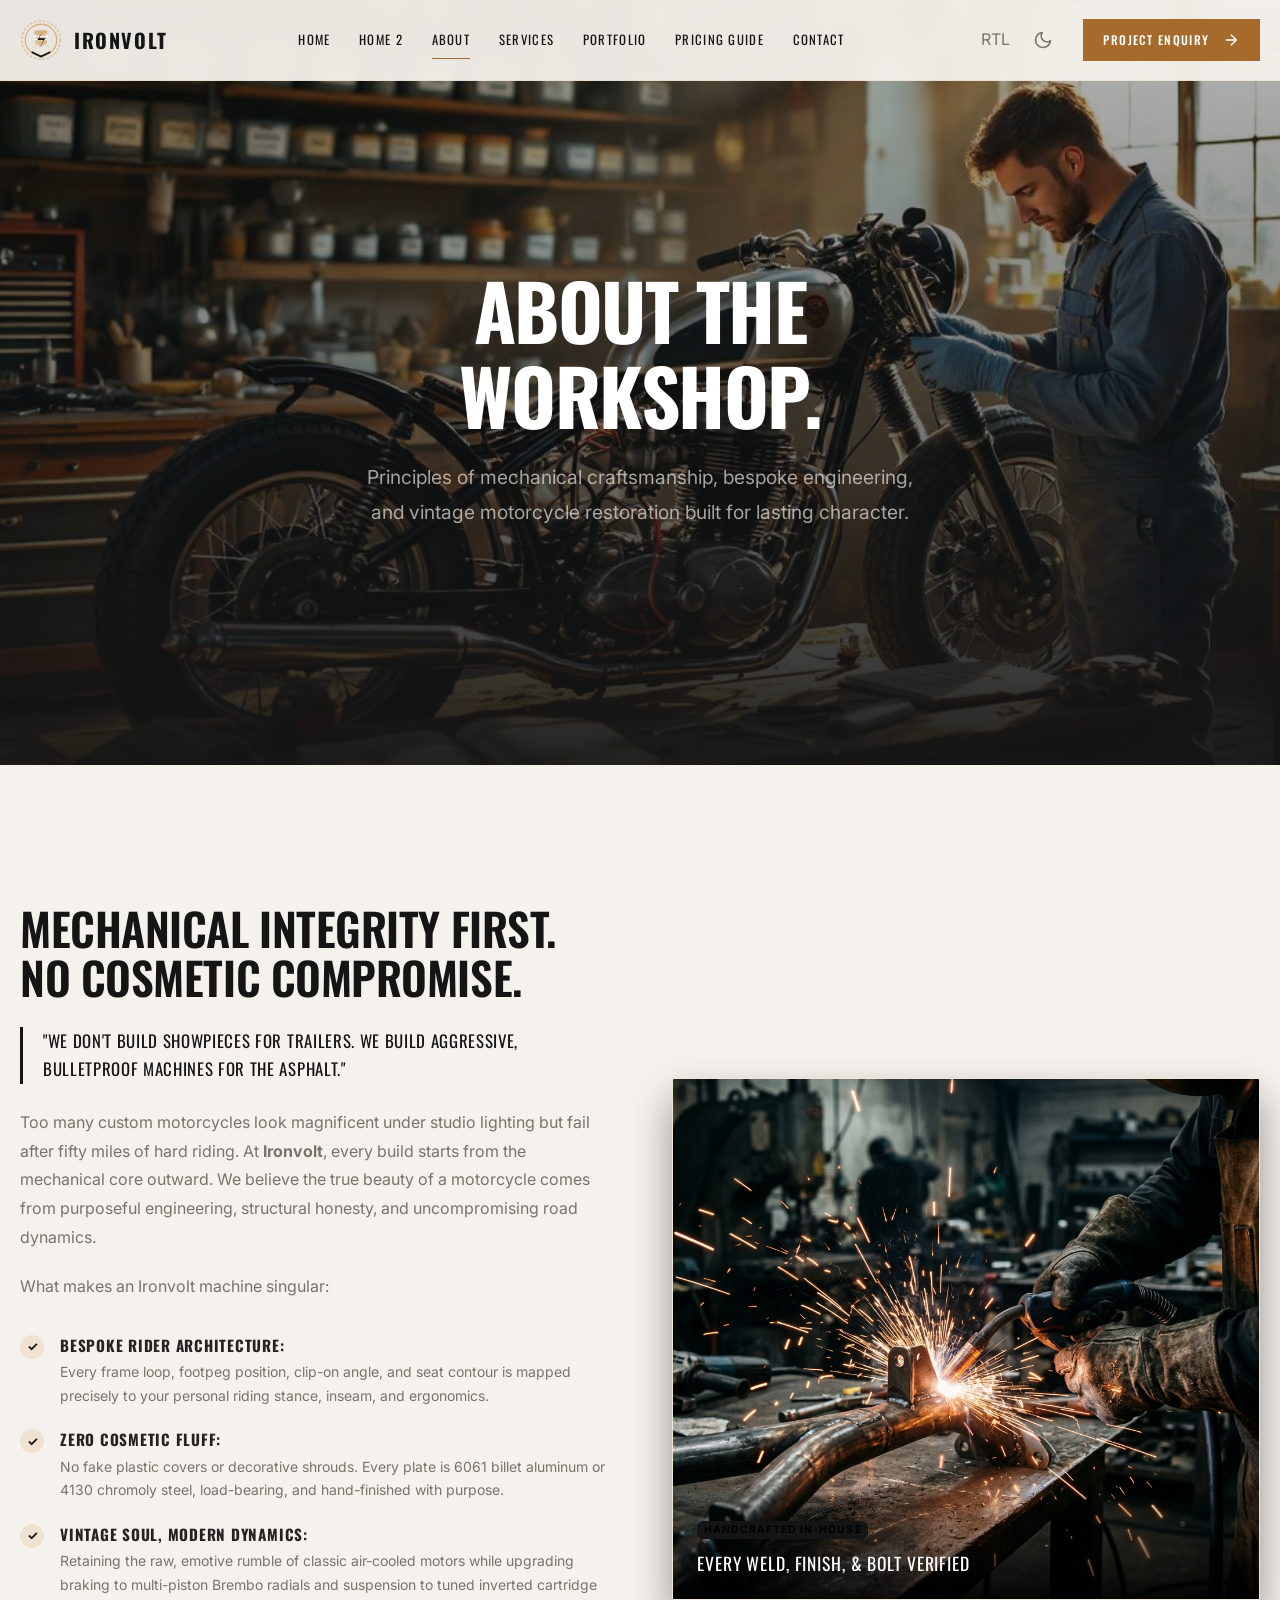
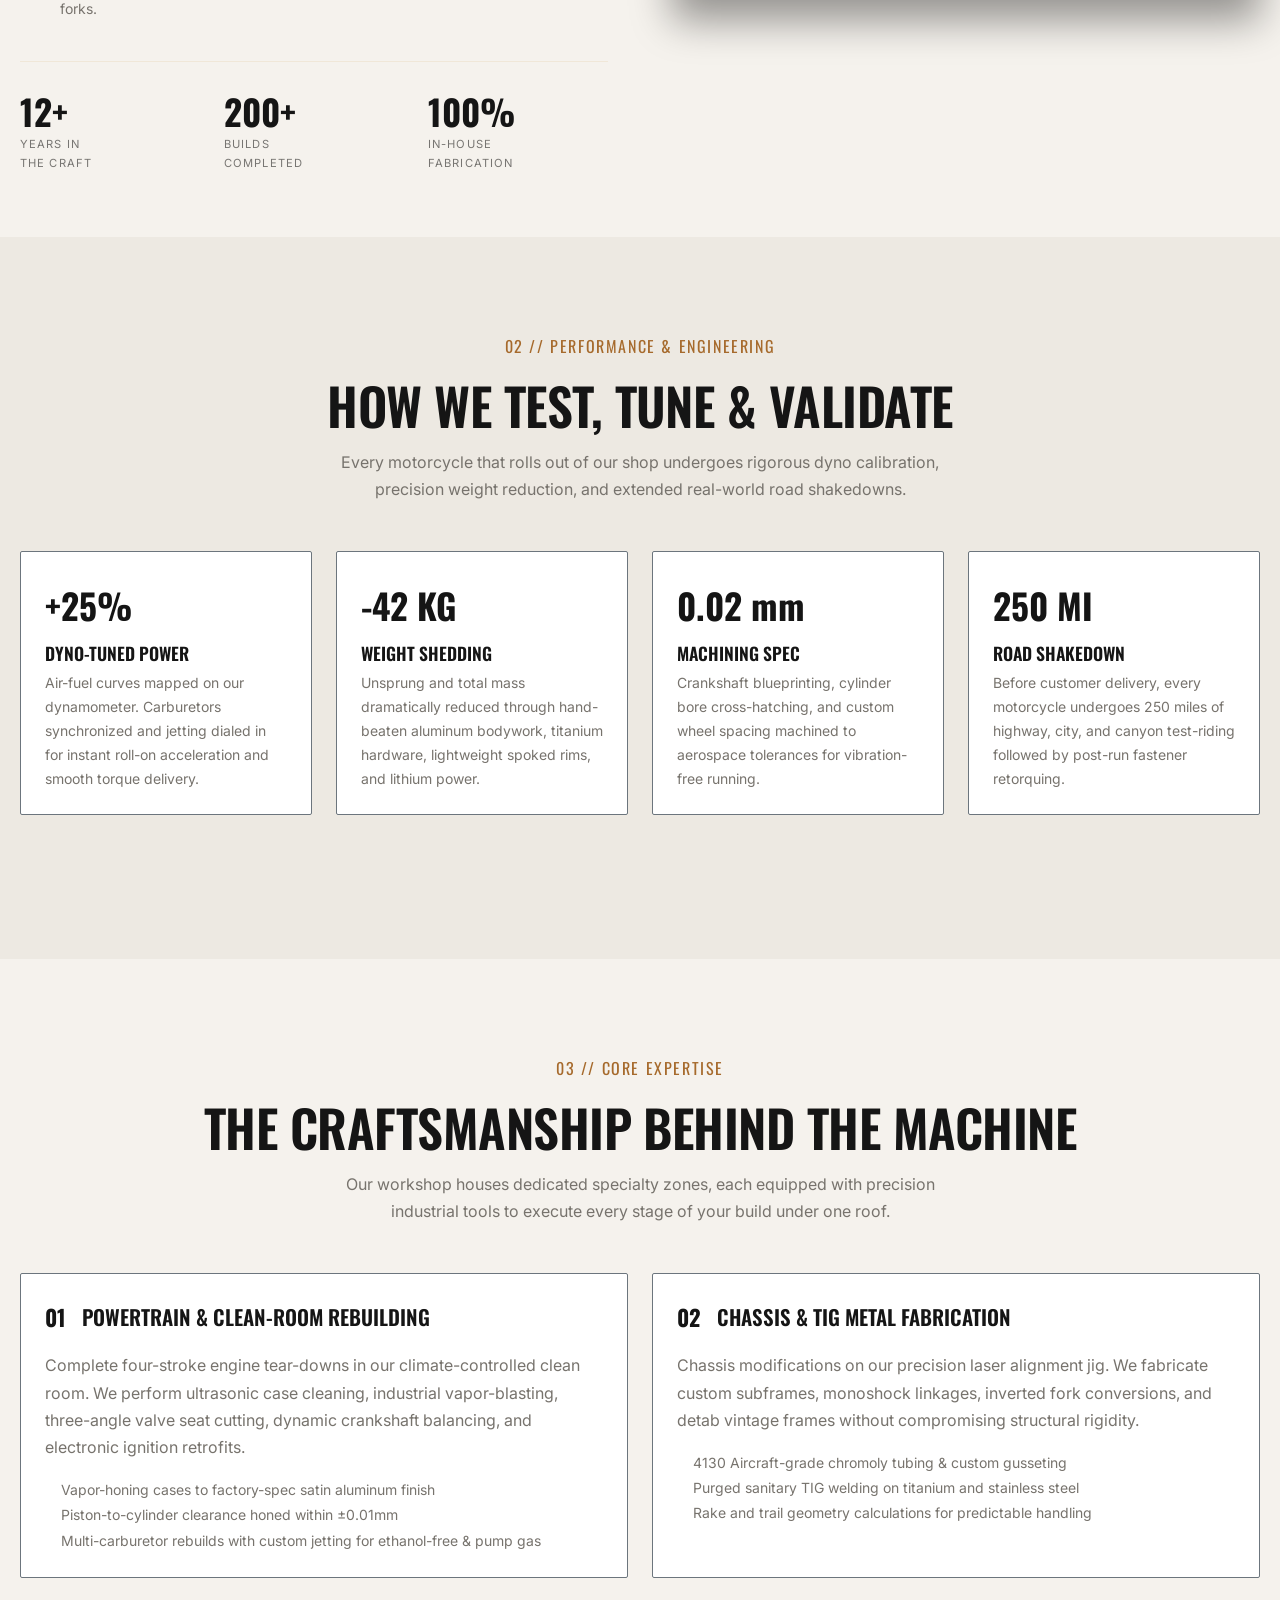
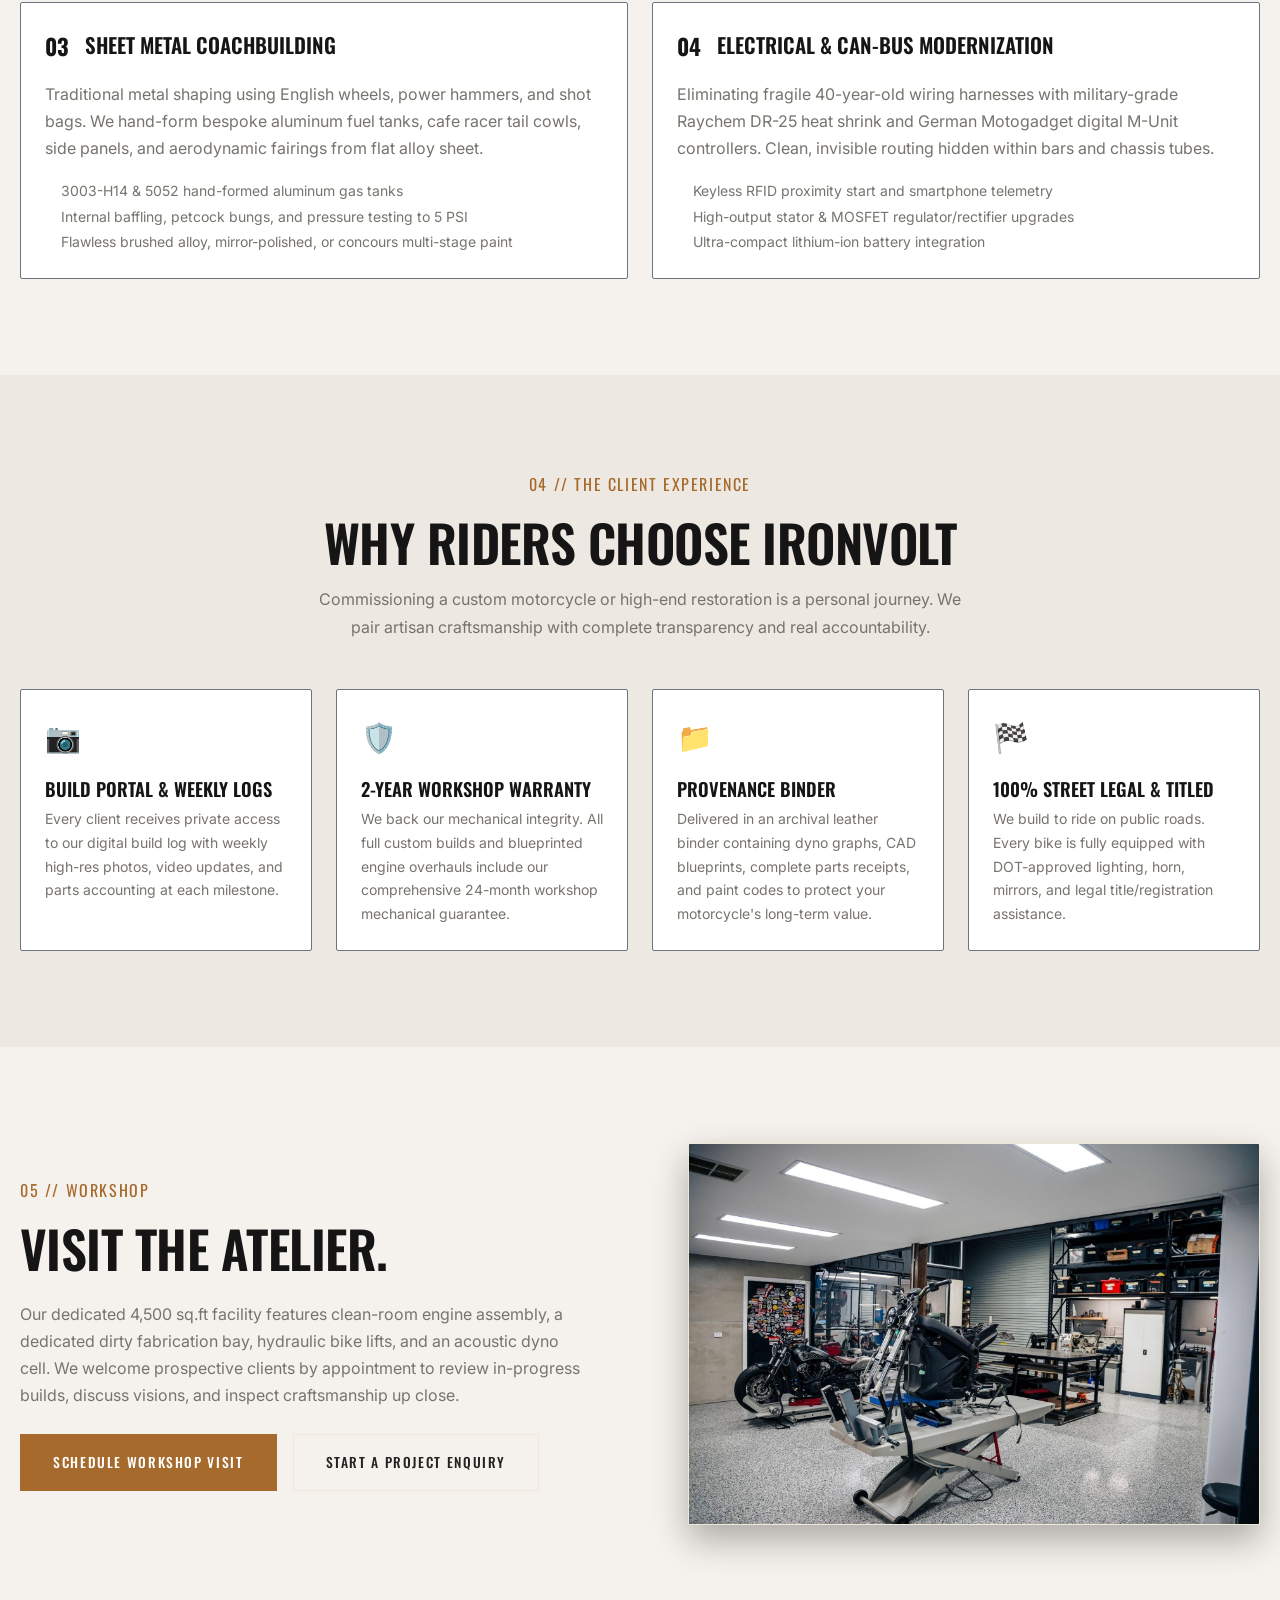
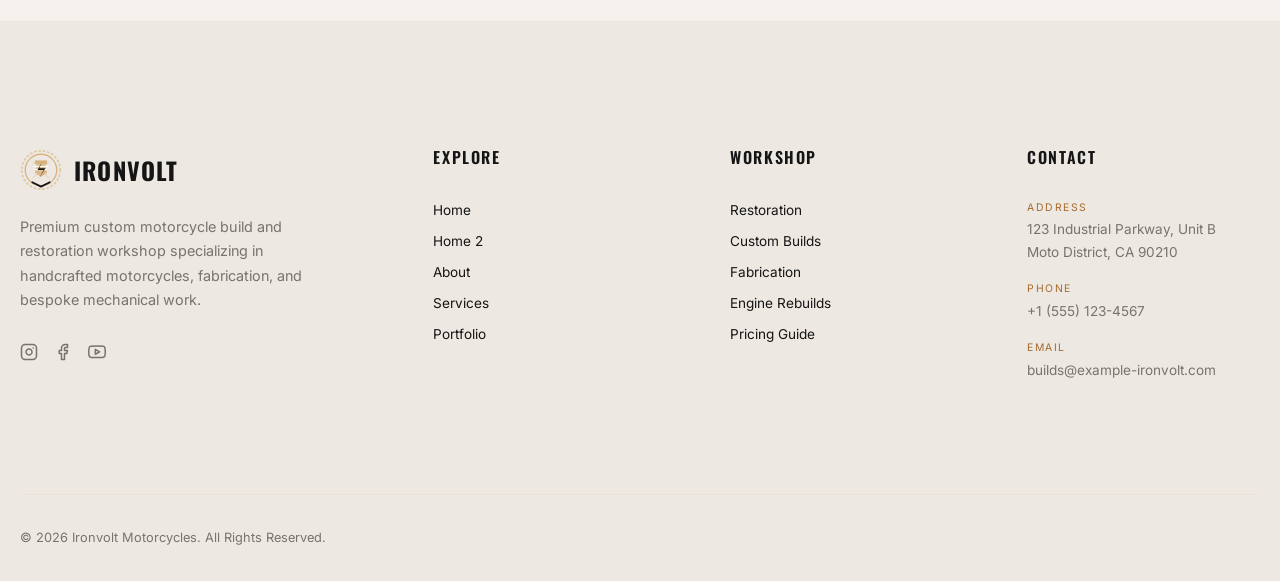
==== commit 932758c6: "correction" ====
--- a/about.html
+++ b/about.html
@@ -155,7 +155,7 @@
           <div style="flex: 1; height: 1px; background: var(--color-primary); opacity: 0.3;"></div>
         </div>
 
-        <div style="display: grid; grid-template-columns: 1fr 1fr; gap: 4rem; align-items: center;">
+        <div class="iv-unique-grid">
 
           <!-- LEFT — Text Column -->
           <div class="iv-reveal iv-reveal--left">
@@ -200,8 +200,7 @@
             </div>
 
             <!-- Stats Row -->
-            <div
-              style="display: grid; grid-template-columns: repeat(3, 1fr); gap: 1.5rem; margin-top: 2.5rem; padding-top: 2rem; border-top: 1px solid var(--border-color);">
+            <div class="iv-unique-stats">
               <div>
                 <div
                   style="font-family: var(--font-heading); font-size: 2.2rem; font-weight: 700; color: var(--color-primary); line-height: 1;">
@@ -227,7 +226,7 @@
           <div class="iv-reveal iv-reveal--right" style="position: relative;">
             <div style="position: relative; overflow: hidden; border-radius: var(--radius-sm); border: 1px solid var(--border-color); box-shadow: 0 20px 40px rgba(0,0,0,0.4);">
               <img src="assets/images/philosophy.jpg" alt="Ironvolt fabrication workshop and artisan motorcycle craft"
-                style="width: 100%; height: 520px; object-fit: cover; display: block;">
+                class="iv-unique-img">
               <div style="position: absolute; bottom: 0; left: 0; right: 0; background: linear-gradient(to top, rgba(0,0,0,0.9), transparent); padding: 2rem 1.5rem 1.25rem;">
                 <span class="badge" style="background: var(--color-primary); color: #000; font-size: 0.65rem; font-weight: 700; letter-spacing: 0.1em; text-transform: uppercase;">HANDCRAFTED IN-HOUSE</span>
                 <div style="color: #fff; font-family: var(--font-heading); font-size: 1.1rem; margin-top: 0.5rem; letter-spacing: 0.05em;">EVERY WELD, FINISH, &amp; BOLT VERIFIED</div>
@@ -253,28 +252,28 @@
         <div class="row g-4 mb-5">
           <div class="col-lg-3 col-md-6 iv-reveal iv-reveal--d1">
             <div class="p-4 border border-secondary h-100 iv-workshop-card" style="background: var(--bg-card); border-radius: var(--radius-sm);">
-              <div style="font-family: var(--font-heading); font-size: 2.2rem; font-weight: 700; color: var(--color-primary); margin-bottom: 0.5rem;">+25%</div>
+              <div class="iv-test-stat-num" style="font-family: var(--font-heading); font-size: 2.2rem; font-weight: 700; margin-bottom: 0.5rem;">+25%</div>
               <h4 class="mb-2" style="font-size: 1.1rem;">DYNO-TUNED POWER</h4>
               <p class="text-muted small mb-0">Air-fuel curves mapped on our dynamometer. Carburetors synchronized and jetting dialed in for instant roll-on acceleration and smooth torque delivery.</p>
             </div>
           </div>
           <div class="col-lg-3 col-md-6 iv-reveal iv-reveal--d2">
             <div class="p-4 border border-secondary h-100 iv-workshop-card" style="background: var(--bg-card); border-radius: var(--radius-sm);">
-              <div style="font-family: var(--font-heading); font-size: 2.2rem; font-weight: 700; color: var(--color-primary); margin-bottom: 0.5rem;">-42 KG</div>
+              <div class="iv-test-stat-num" style="font-family: var(--font-heading); font-size: 2.2rem; font-weight: 700; margin-bottom: 0.5rem;">-42 KG</div>
               <h4 class="mb-2" style="font-size: 1.1rem;">WEIGHT SHEDDING</h4>
               <p class="text-muted small mb-0">Unsprung and total mass dramatically reduced through hand-beaten aluminum bodywork, titanium hardware, lightweight spoked rims, and lithium power.</p>
             </div>
           </div>
           <div class="col-lg-3 col-md-6 iv-reveal iv-reveal--d3">
             <div class="p-4 border border-secondary h-100 iv-workshop-card" style="background: var(--bg-card); border-radius: var(--radius-sm);">
-              <div style="font-family: var(--font-heading); font-size: 2.2rem; font-weight: 700; color: var(--color-primary); margin-bottom: 0.5rem;">0.02 mm</div>
+              <div class="iv-test-stat-num" style="font-family: var(--font-heading); font-size: 2.2rem; font-weight: 700; margin-bottom: 0.5rem;">0.02 mm</div>
               <h4 class="mb-2" style="font-size: 1.1rem;">MACHINING SPEC</h4>
               <p class="text-muted small mb-0">Crankshaft blueprinting, cylinder bore cross-hatching, and custom wheel spacing machined to aerospace tolerances for vibration-free running.</p>
             </div>
           </div>
           <div class="col-lg-3 col-md-6 iv-reveal iv-reveal--d4">
             <div class="p-4 border border-secondary h-100 iv-workshop-card" style="background: var(--bg-card); border-radius: var(--radius-sm);">
-              <div style="font-family: var(--font-heading); font-size: 2.2rem; font-weight: 700; color: var(--color-primary); margin-bottom: 0.5rem;">250 MI</div>
+              <div class="iv-test-stat-num" style="font-family: var(--font-heading); font-size: 2.2rem; font-weight: 700; margin-bottom: 0.5rem;">250 MI</div>
               <h4 class="mb-2" style="font-size: 1.1rem;">ROAD SHAKEDOWN</h4>
               <p class="text-muted small mb-0">Before customer delivery, every motorcycle undergoes 250 miles of highway, city, and canyon test-riding followed by post-run fastener retorquing.</p>
             </div>
@@ -458,7 +457,6 @@
             <div class="iv-logo__text" style="text-align: left;">
               <span class="iv-footer__brand-name"
                 style="margin-bottom: 0; line-height: 1; display: block;">IRONVOLT</span>
-              <span class="iv-logo__desc" style="display: block; letter-spacing: 0.18em; font-size: 0.65rem; color: var(--color-primary);">CUSTOMS &amp; RESTORATION</span>
             </div>
           </a>
           <p class="iv-footer__brand-text">Premium custom motorcycle build and restoration workshop specializing in
--- a/assets/css/style.css
+++ b/assets/css/style.css
@@ -110,10 +110,24 @@
 
 html {
     scroll-behavior: smooth;
+    scroll-padding-top: 95px;
     -webkit-text-size-adjust: 100%;
     -moz-text-size-adjust: 100%;
     text-size-adjust: 100%;
 }
+
+@media (max-width: 991px) {
+    html {
+        scroll-padding-top: 90px;
+    }
+}
+
+@media (max-width: 575px) {
+    html {
+        scroll-padding-top: 75px;
+    }
+}
+
 
 body {
     font-family: var(--font-body);
@@ -420,6 +434,21 @@
     color: var(--color-accent);
 }
 
+/* Hero outline button - high contrast & visibility on dark hero section in light and dark mode */
+.iv-hero .iv-btn--outline,
+.iv-hero--split .iv-btn--outline {
+    color: #ffffff !important;
+    border-color: rgba(255, 255, 255, 0.45) !important;
+    background: rgba(255, 255, 255, 0.06);
+}
+
+.iv-hero .iv-btn--outline:hover,
+.iv-hero--split .iv-btn--outline:hover {
+    color: #ffffff !important;
+    border-color: var(--color-secondary) !important;
+    background: var(--color-secondary) !important;
+}
+
 .iv-btn--ghost {
     background: transparent;
     color: var(--color-secondary);
@@ -848,7 +877,9 @@
     }
 
     .iv-logo__desc {
-        display: none;
+        display: block;
+        font-size: 0.52rem;
+        letter-spacing: 0.12em;
     }
 }
 
@@ -924,31 +955,114 @@
     justify-content: center;
 }
 
+.iv-hero--split .iv-hero__actions {
+    justify-content: flex-start;
+}
+
 /* Split Hero (Home 2) */
 .iv-hero--split {
     display: grid;
-    grid-template-columns: 1fr 1fr;
-    min-height: 100vh;
-    padding: 0;
+    grid-template-columns: 1.15fr 0.85fr;
+    min-height: calc(100vh - 80px);
+    max-height: 880px;
+    align-items: center;
+    padding: calc(80px + var(--space-2xl)) var(--space-3xl) var(--space-3xl);
+    gap: var(--space-2xl);
+    background: radial-gradient(circle at 15% 50%, rgba(216, 137, 53, 0.08) 0%, transparent 60%), var(--bg-dark-section);
 }
 
 .iv-hero--split .iv-hero__left {
     display: flex;
     flex-direction: column;
     justify-content: center;
-    padding: calc(80px + var(--space-4xl)) var(--space-4xl) var(--space-4xl);
-    background: var(--bg-dark-section);
+    padding: 0;
+    background: transparent;
 }
 
 .iv-hero--split .iv-hero__right {
     position: relative;
+    display: flex;
+    justify-content: center;
+    align-items: center;
+    width: 100%;
+}
+
+.iv-hero__img-frame {
+    width: 100%;
+    max-width: 540px;
+    height: 480px;
+    position: relative;
+    border-radius: var(--radius-sm);
     overflow: hidden;
-}
-
-.iv-hero--split .iv-hero__right img {
+    border: 1px solid var(--border-color);
+    box-shadow: 0 20px 50px rgba(0, 0, 0, 0.6), 0 0 0 1px rgba(255, 255, 255, 0.05);
+}
+
+.iv-hero__img-frame img {
     width: 100%;
     height: 100%;
     object-fit: cover;
+    object-position: center;
+    transition: transform var(--transition-slow);
+}
+
+.iv-hero__img-frame:hover img {
+    transform: scale(1.03);
+}
+
+.iv-hero__img-badge {
+    position: absolute;
+    bottom: 16px;
+    left: 16px;
+    right: 16px;
+    background: rgba(15, 15, 16, 0.88);
+    backdrop-filter: blur(8px);
+    border: 1px solid rgba(216, 137, 53, 0.4);
+    padding: 10px 14px;
+    display: flex;
+    justify-content: space-between;
+    align-items: center;
+    border-radius: var(--radius-sm);
+}
+
+.iv-hero__img-badge-title {
+    font-family: var(--font-heading);
+    font-size: 0.75rem;
+    letter-spacing: 0.1em;
+    color: var(--color-primary);
+    text-transform: uppercase;
+}
+
+.iv-hero__img-badge-tag {
+    font-size: 0.65rem;
+    letter-spacing: 0.05em;
+    color: var(--text-secondary);
+    text-transform: uppercase;
+}
+
+.iv-hero__stats-bar {
+    display: grid;
+    grid-template-columns: repeat(4, 1fr);
+    gap: var(--space-md);
+    margin-top: var(--space-2xl);
+    padding-top: var(--space-xl);
+    border-top: 1px solid rgba(255, 255, 255, 0.1);
+}
+
+.iv-hero__stat-num {
+    font-family: var(--font-heading);
+    font-size: 1.6rem;
+    font-weight: 700;
+    color: var(--color-primary);
+    line-height: 1;
+}
+
+.iv-hero__stat-label {
+    font-size: 0.7rem;
+    letter-spacing: 0.08em;
+    color: var(--text-secondary);
+    text-transform: uppercase;
+    margin-top: 4px;
 }
 
 .iv-hero__overlays {
@@ -978,17 +1092,98 @@
 }
 
 @media (max-width: 991px) {
-    .iv-hero--split {
+    .iv-hero.iv-hero--split {
         grid-template-columns: 1fr;
+        min-height: auto;
+        max-height: none;
+        overflow: visible;
+        padding-top: calc(80px + var(--space-xl));
+        padding-bottom: var(--space-2xl);
+        padding-inline: var(--space-xl);
+        gap: var(--space-2xl);
     }
 
     .iv-hero--split .iv-hero__left {
-        padding: calc(80px + var(--space-2xl)) var(--space-xl) var(--space-2xl);
-        min-height: 60vh;
+        min-height: auto;
+        padding: 0;
+        display: flex;
+        flex-direction: column;
+        justify-content: center;
+        align-items: center;
+        text-align: center;
+        width: 100%;
+    }
+
+    .iv-hero--split .iv-hero__left .iv-reveal {
+        display: flex;
+        flex-direction: column;
+        align-items: center;
+        text-align: center;
+        width: 100%;
+    }
+
+    .iv-hero--split .iv-hero__title {
+        text-align: center;
+    }
+
+    .iv-hero--split .iv-hero__left p {
+        text-align: center;
+        max-width: 620px;
+        margin-left: auto;
+        margin-right: auto;
+    }
+
+    .iv-hero--split .iv-hero__actions {
+        display: flex;
+        justify-content: center !important;
+        align-items: center;
+        width: 100%;
+        margin-inline: auto;
     }
 
     .iv-hero--split .iv-hero__right {
-        height: 50vh;
+        height: auto;
+        min-height: auto;
+        width: 100%;
+        display: flex;
+        justify-content: center;
+        align-items: center;
+        padding: 0;
+    }
+
+    .iv-hero--split .iv-hero__img-frame {
+        width: 100%;
+        max-width: 540px;
+        height: auto;
+        aspect-ratio: 16/10;
+        margin: 0 auto;
+    }
+}
+
+@media (max-width: 575px) {
+    .iv-hero.iv-hero--split {
+        padding-top: calc(75px + var(--space-lg));
+        padding-bottom: var(--space-xl);
+        padding-inline: var(--space-md);
+        gap: var(--space-xl);
+    }
+
+    .iv-hero--split .iv-hero__actions {
+        flex-direction: column;
+        align-items: center;
+        gap: var(--space-sm);
+        width: 100%;
+    }
+
+    .iv-hero--split .iv-hero__actions .iv-btn {
+        width: 100%;
+        max-width: 320px;
+        justify-content: center;
+    }
+
+    .iv-hero--split .iv-hero__img-frame {
+        max-width: 100%;
+        aspect-ratio: 4/3;
     }
 }
 
@@ -1240,63 +1435,106 @@
 
 .iv-service-card {
     display: grid;
-    grid-template-columns: auto 1fr auto;
+    grid-template-columns: auto 1fr 340px;
     gap: var(--space-2xl);
-    align-items: start;
-    padding-bottom: var(--space-3xl);
-    border-bottom: 1px solid var(--border-color);
-}
-
-.iv-service-card:nth-child(even) {
-    direction: ltr;
-}
-
-[dir="rtl"] .iv-service-card:nth-child(even) {
-    direction: rtl;
+    align-items: center;
+    padding: var(--space-2xl);
+    background: var(--bg-card);
+    border: 1px solid var(--border-color);
+    border-radius: var(--radius-sm);
+    transition: border-color var(--transition-normal), box-shadow var(--transition-normal);
+}
+
+.iv-service-card:hover {
+    border-color: var(--color-primary);
+    box-shadow: 0 10px 30px rgba(0, 0, 0, 0.25);
 }
 
 .iv-service-card__number {
     font-family: var(--font-heading);
-    font-size: clamp(3rem, 6vw, 5rem);
+    font-size: clamp(3rem, 5vw, 4.5rem);
     font-weight: 700;
-    color: var(--color-secondary);
-    opacity: 0.15;
+    color: var(--color-primary);
+    opacity: 0.25;
     line-height: 1;
+    min-width: 90px;
 }
 
 .iv-service-card__content {
-    max-width: 500px;
+    max-width: 540px;
 }
 
 .iv-service-card__title {
-    margin-bottom: var(--space-md);
+    margin-bottom: var(--space-sm);
+    font-size: 1.6rem;
+    letter-spacing: 0.04em;
 }
 
 .iv-service-card__desc {
     margin-bottom: var(--space-lg);
+    line-height: 1.7;
+    color: var(--text-secondary);
+}
+
+.iv-service-card__img-wrap {
+    width: 340px;
+    height: 230px;
+    border-radius: var(--radius-sm);
+    overflow: hidden;
+    position: relative;
+    border: 1px solid var(--border-color);
+    box-shadow: 0 8px 24px rgba(0, 0, 0, 0.3);
+    flex-shrink: 0;
 }
 
 .iv-service-card__img {
-    width: 200px;
-    height: 200px;
+    width: 100%;
+    height: 100%;
     object-fit: cover;
     transition: transform var(--transition-slow);
+    display: block;
 }
 
 .iv-service-card:hover .iv-service-card__img {
-    transform: scale(1.03);
-}
-
-@media (max-width: 767px) {
+    transform: scale(1.05);
+}
+
+/* Alternating layout on desktop for even cards */
+@media (min-width: 992px) {
+    .iv-service-card:nth-child(even) {
+        grid-template-columns: 340px 1fr auto;
+    }
+
+    .iv-service-card:nth-child(even) .iv-service-card__img-wrap {
+        order: 1;
+    }
+
+    .iv-service-card:nth-child(even) .iv-service-card__content {
+        order: 2;
+        padding-inline-start: var(--space-lg);
+    }
+
+    .iv-service-card:nth-child(even) .iv-service-card__number {
+        order: 3;
+        text-align: right;
+    }
+}
+
+@media (max-width: 991px) {
     .iv-service-card {
         grid-template-columns: 1fr;
         gap: var(--space-lg);
-    }
-
-    .iv-service-card__img {
+        padding: var(--space-xl);
+    }
+
+    .iv-service-card__img-wrap {
         width: 100%;
-        height: 250px;
+        height: 240px;
         order: -1;
+    }
+
+    .iv-service-card__number {
+        min-width: auto;
     }
 }
 
@@ -1692,12 +1930,48 @@
     letter-spacing: 0.05em;
 }
 
+.iv-parts-item__thumb {
+    width: 52px;
+    height: 52px;
+    border-radius: var(--radius-sm);
+    object-fit: cover;
+    flex-shrink: 0;
+    border: 1px solid var(--border-color);
+}
+
 .iv-parts-detail {
     background: var(--bg-card);
     border: 1px solid var(--border-color);
     padding: var(--space-2xl);
     position: sticky;
     top: 100px;
+    border-radius: var(--radius-sm);
+}
+
+.iv-parts-detail__media {
+    width: 100%;
+    height: 280px;
+    position: relative;
+    border-radius: var(--radius-sm);
+    overflow: hidden;
+    margin-bottom: var(--space-lg);
+    border: 1px solid var(--border-color);
+}
+
+.iv-parts-detail__img {
+    width: 100%;
+    height: 100%;
+    object-fit: cover;
+    display: block;
+    transition: opacity 0.3s ease, transform 0.4s ease;
+}
+
+.iv-parts-detail:hover .iv-parts-detail__img {
+    transform: scale(1.03);
+}
+
+.iv-parts-detail__badge {
+    display: none !important;
 }
 
 .iv-parts-detail__title {
@@ -3181,6 +3455,8 @@
     transform: translateY(10px);
     transition: all var(--transition-base);
     border: none;
+    border-radius: var(--radius-sm);
+    box-shadow: 0 4px 16px rgba(0, 0, 0, 0.35);
 }
 
 .iv-back-to-top.visible {
@@ -3197,6 +3473,31 @@
     width: 20px;
     height: 20px;
 }
+
+@media (max-width: 991px) {
+    .iv-back-to-top {
+        bottom: 1.25rem;
+        inset-inline-end: 1.15rem;
+        width: 40px;
+        height: 40px;
+    }
+}
+
+@media (max-width: 575px) {
+    .iv-back-to-top {
+        bottom: 1rem;
+        inset-inline-end: 0.85rem;
+        width: 38px;
+        height: 38px;
+        box-shadow: 0 4px 14px rgba(0, 0, 0, 0.5);
+    }
+
+    .iv-back-to-top svg {
+        width: 18px;
+        height: 18px;
+    }
+}
+
 
 /* ----------------------------------------
    26. CTA SECTION
@@ -3878,8 +4179,10 @@
         text-align: center;
     }
 
+    .iv-hero--split .iv-hero__actions,
     .iv-hero--split .iv-hero__left .iv-hero__actions {
         justify-content: center !important;
+        margin-inline: auto;
     }
 }
 
@@ -4086,14 +4389,22 @@
     color: var(--text-secondary);
 }
 
-/* Pricing page — right side estimator fills full height with more space */
+/* Pricing page — 01 // PROJECT SCOPE Section Fully Responsive */
 .iv-pricing-scope-grid {
+    display: grid;
+    grid-template-columns: 1fr 1fr;
+    gap: 4.5rem;
     align-items: stretch;
 }
 
-.iv-pricing-scope-grid>div:last-child {
+.iv-pricing-scope-grid > div:last-child {
     display: flex;
     flex-direction: column;
+}
+
+.iv-pricing-scope-sticky {
+    position: sticky;
+    top: 100px;
 }
 
 .iv-estimator--full {
@@ -4138,13 +4449,598 @@
     margin-top: auto;
 }
 
-@media (max-width: 767px) {
+@media (max-width: 991px) {
+    .iv-pricing-scope-grid {
+        grid-template-columns: 1fr !important;
+        gap: 2.5rem !important;
+    }
+
+    .iv-pricing-scope-sticky {
+        position: static !important;
+        top: auto !important;
+    }
+
+    .iv-pricing-estimator-col {
+        width: 100% !important;
+        max-width: 100% !important;
+    }
+
     .iv-estimator--full {
-        padding: 1.5rem !important;
+        padding: 2rem !important;
+    }
+}
+
+@media (max-width: 575px) {
+    .iv-pricing-scope-grid {
+        gap: 1.75rem !important;
+        display: flex !important;
+        flex-direction: column !important;
+        width: 100% !important;
+    }
+
+    .iv-pricing-scope-grid > div {
+        width: 100% !important;
+        max-width: 100% !important;
+    }
+
+    .iv-pricing-estimator-col {
+        width: 100% !important;
+        max-width: 100% !important;
+    }
+
+    .iv-estimator--full {
+        padding: 1.25rem 1rem !important;
+        border-radius: var(--radius-sm);
+        width: 100% !important;
+        max-width: 100% !important;
+        box-sizing: border-box !important;
+    }
+
+    .iv-estimator--full .iv-form {
+        width: 100% !important;
+        gap: 1.15rem;
+    }
+
+    .iv-estimator--full .iv-form__group {
+        width: 100% !important;
+        max-width: 100% !important;
+    }
+
+    .iv-estimator--full .iv-form__label {
+        font-size: 0.82rem;
+        margin-bottom: 0.35rem;
+        line-height: 1.35;
+    }
+
+    .iv-estimator--full .iv-form__select {
+        width: 100% !important;
+        max-width: 100% !important;
+        box-sizing: border-box !important;
+        padding: 0.75rem 2rem 0.75rem 0.75rem !important;
+        font-size: 0.82rem !important;
+        text-overflow: ellipsis;
+        white-space: nowrap;
+        overflow: hidden;
+    }
+
+    .iv-estimator-result-card {
+        padding: 1rem !important;
+        margin-top: 1.25rem !important;
+        width: 100% !important;
+        box-sizing: border-box !important;
+    }
+
+    .iv-estimator-result-card #estScope {
+        font-size: 1.15rem !important;
+        word-break: break-word;
+    }
+
+    .iv-estimator--full .iv-btn {
+        font-size: 0.85rem !important;
+        padding: 0.85rem 1rem !important;
+        min-height: 48px;
+        width: 100% !important;
+    }
+
+    .iv-pricing-scope-grid h2,
+    .iv-pricing-scope__heading {
+        font-size: 1.85rem !important;
+        line-height: 1.1 !important;
     }
 }
 
 /* Social icons margin in first column */
 .iv-footer__grid > div:first-child .iv-footer__social {
     margin-top: var(--space-lg);
-}+}
+
+/* ----------------------------------------
+   39. HEADING VISIBILITY IN DARK MODE
+   ---------------------------------------- */
+[data-theme="dark"] .iv-section--dark h2,
+[data-theme="dark"] .iv-section-heading--high-contrast,
+[data-theme="dark"] h2.iv-section-heading--high-contrast {
+    color: #F5F2ED !important;
+}
+
+[data-theme="dark"] .iv-section--dark .section-number {
+    color: var(--color-secondary) !important;
+}
+
+[data-theme="dark"] .iv-section--dark p.text-muted,
+[data-theme="dark"] .iv-section--dark .text-muted {
+    color: #B5B0A6 !important;
+}
+
+/* ----------------------------------------
+   40. ABOUT PAGE — UNIQUE SECTION RESPONSIVE
+   ---------------------------------------- */
+
+/* Desktop grid: 2 columns side-by-side */
+.iv-unique-grid {
+    display: grid;
+    grid-template-columns: 1fr 1fr;
+    gap: 4rem;
+    align-items: center;
+}
+
+/* Stats row: 3 columns on desktop */
+.iv-unique-stats {
+    display: grid;
+    grid-template-columns: repeat(3, 1fr);
+    gap: 1.5rem;
+    margin-top: 2.5rem;
+    padding-top: 2rem;
+    border-top: 1px solid var(--border-color);
+}
+
+/* Image: desktop fixed height */
+.iv-unique-img {
+    width: 100%;
+    height: 520px;
+    object-fit: cover;
+    display: block;
+}
+
+/* Tablet: 1 col layout, full-width image */
+@media (max-width: 991px) {
+    .iv-unique-grid {
+        grid-template-columns: 1fr;
+        gap: 2.5rem;
+    }
+
+    .iv-unique-img {
+        height: auto;
+        aspect-ratio: 16/10;
+        width: 100%;
+    }
+}
+
+/* Mobile: stats 1 col per row, smaller gap */
+@media (max-width: 575px) {
+    .iv-unique-stats {
+        grid-template-columns: 1fr;
+        gap: 1.25rem;
+    }
+
+    .iv-unique-img {
+        aspect-ratio: 4/3;
+    }
+}
+
+/* ----------------------------------------
+   41. ABOUT PAGE — HOW WE TEST section
+       dark mode numbers white
+   ---------------------------------------- */
+
+/* The big stat number (e.g. +25%, -42 KG) should be white in dark mode */
+[data-theme="dark"] .iv-test-stat-num {
+    color: #ffffff !important;
+}
+
+/* Light mode: keep as gold/primary */
+.iv-test-stat-num {
+    color: var(--color-primary);
+}
+
+/* ----------------------------------------
+   42. HOME-2 MOBILE — Additional Responsive
+   ---------------------------------------- */
+
+/* Parts table: stack on mobile */
+@media (max-width: 575px) {
+    .iv-parts-table {
+        grid-template-columns: 1fr;
+        gap: var(--space-xl);
+    }
+
+    .iv-parts-detail {
+        position: static;
+    }
+
+    .iv-parts-item {
+        padding: var(--space-md);
+    }
+}
+
+/* Build selector: full-width on mobile */
+@media (max-width: 575px) {
+    .iv-build-selector__content.active {
+        grid-template-columns: 1fr;
+        gap: var(--space-xl);
+    }
+
+    .iv-build-selector__img {
+        height: 240px;
+        width: 100%;
+    }
+
+    .iv-build-selector__tabs {
+        gap: 0;
+    }
+
+    .iv-build-selector__tab {
+        padding: var(--space-sm) var(--space-md);
+        font-size: 0.78rem;
+    }
+}
+
+/* BA Slider: proper height on mobile */
+@media (max-width: 575px) {
+    .iv-ba-slider {
+        max-width: 100%;
+    }
+}
+
+/* Timeline: 1 col on mobile already handled, ensure no overflow */
+@media (max-width: 575px) {
+    .iv-timeline__step {
+        min-width: 0;
+    }
+
+    img.iv-timeline__image {
+        aspect-ratio: 4/3;
+    }
+}
+
+/* CTA section buttons: full width centered on mobile */
+@media (max-width: 575px) {
+    .iv-cta__actions .iv-btn {
+        width: 100%;
+        justify-content: center;
+    }
+}
+
+/* -------------------------------------------------------------
+   43. COMPREHENSIVE MOBILE RESPONSIVE SUITE (ALL PAGES)
+   ------------------------------------------------------------- */
+
+/* Global Mobile Overflow Safeguards */
+html, body {
+    overflow-x: hidden !important;
+    max-width: 100vw;
+}
+
+img, video, iframe {
+    max-width: 100%;
+    height: auto;
+}
+
+/* Tablet adjustments (max-width: 991px) */
+@media (max-width: 991px) {
+    /* Services page service blocks */
+    .iv-service-block {
+        grid-template-columns: 1fr !important;
+        gap: var(--space-xl) !important;
+    }
+
+    .iv-service-block__img {
+        flex: none !important;
+        width: 100% !important;
+        max-width: 100% !important;
+        height: 320px !important;
+        min-height: unset !important;
+        order: 0 !important;
+    }
+
+    .iv-service-block--reverse .iv-service-block__img {
+        order: 0 !important;
+    }
+
+    .iv-service-block__content {
+        padding: var(--space-xl) var(--space-md) !important;
+    }
+
+    /* Home-2 parts table tablet */
+    .iv-parts-table {
+        grid-template-columns: 1fr !important;
+        gap: var(--space-xl) !important;
+    }
+
+    .iv-parts-detail {
+        position: static !important;
+    }
+
+    /* General split layout on tablet */
+    .iv-split {
+        grid-template-columns: 1fr !important;
+        gap: var(--space-2xl) !important;
+    }
+
+    /* Featured Project on tablet */
+    .iv-featured-project {
+        grid-template-columns: 1fr !important;
+        gap: var(--space-xl) !important;
+    }
+
+    .iv-featured-project__img {
+        height: 320px !important;
+    }
+
+    /* Hero top spacing for tablet to prevent header touching top text */
+    .iv-hero {
+        padding-top: calc(85px + var(--space-xl)) !important;
+    }
+
+    .iv-hero--split {
+        padding-top: calc(85px + var(--space-xl)) !important;
+    }
+
+    .iv-hero--page {
+        padding-top: calc(85px + var(--space-2xl)) !important;
+    }
+
+    /* Footer clearance for tablet so scroll-to-top button never touches footer text */
+    .iv-footer {
+        padding-bottom: 4rem !important;
+    }
+}
+
+
+/* Mobile adjustments (max-width: 575px) */
+@media (max-width: 575px) {
+    /* Container padding */
+    .iv-container {
+        width: calc(100% - 28px) !important;
+        padding-inline: 0 !important;
+    }
+
+    /* Section padding */
+    .iv-section {
+        padding-block: var(--space-3xl) !important;
+    }
+
+    /* Typography scaling */
+    h1 {
+        font-size: clamp(2rem, 8vw, 2.75rem) !important;
+    }
+
+    h2 {
+        font-size: clamp(1.65rem, 6vw, 2.15rem) !important;
+    }
+
+    h3 {
+        font-size: clamp(1.2rem, 4.5vw, 1.45rem) !important;
+    }
+
+    .section-number {
+        font-size: 0.8rem !important;
+        letter-spacing: 0.08em !important;
+    }
+
+    /* Buttons global mobile sizing */
+    .iv-btn {
+        min-height: 46px;
+        padding: 0.75rem 1.25rem;
+        font-size: 0.8rem;
+    }
+
+    /* Inner Page Hero */
+    .iv-hero--page {
+        min-height: 45vh !important;
+        height: auto !important;
+        padding-top: calc(75px + var(--space-2xl)) !important;
+        padding-bottom: var(--space-2xl) !important;
+    }
+
+    .iv-hero--page .iv-hero__title {
+        font-size: clamp(1.85rem, 7.5vw, 2.5rem) !important;
+    }
+
+    .iv-hero--page .iv-hero__subtitle {
+        font-size: 0.88rem !important;
+        line-height: 1.6 !important;
+    }
+
+    /* Home-1 Service Cards */
+    .iv-service-card {
+        padding: var(--space-lg) var(--space-md) !important;
+        gap: var(--space-md) !important;
+    }
+
+    .iv-service-card__img-wrap {
+        height: 200px !important;
+    }
+
+    .iv-service-card__number {
+        font-size: 2.2rem !important;
+    }
+
+    /* Home-1 Engineering Detail Grid */
+    .iv-engineering__grid {
+        grid-template-columns: 1fr 1fr !important;
+        gap: var(--space-sm) !important;
+    }
+
+    /* Home-2 Parts Detail Buttons */
+    .iv-parts-detail .d-flex {
+        flex-direction: column !important;
+        width: 100% !important;
+        gap: 0.75rem !important;
+    }
+
+    .iv-parts-detail .d-flex .iv-btn {
+        width: 100% !important;
+        justify-content: center !important;
+        text-align: center !important;
+    }
+
+    .iv-parts-detail__media {
+        height: 220px !important;
+    }
+
+    .iv-parts-detail__title {
+        font-size: 1.35rem !important;
+    }
+
+    .iv-parts-item__thumb {
+        width: 48px !important;
+        height: 48px !important;
+    }
+
+    .iv-parts-item__name {
+        font-size: 0.88rem !important;
+    }
+
+    /* Home-2 Build Selector */
+    .iv-build-selector__tabs {
+        display: flex !important;
+        overflow-x: auto !important;
+        -webkit-overflow-scrolling: touch !important;
+        scrollbar-width: none !important;
+        width: 100% !important;
+        margin-bottom: var(--space-xl) !important;
+    }
+
+    .iv-build-selector__tab {
+        flex-shrink: 0 !important;
+        padding: var(--space-sm) var(--space-md) !important;
+        font-size: 0.78rem !important;
+    }
+
+    .iv-build-selector__info .iv-btn {
+        width: 100% !important;
+        justify-content: center !important;
+        margin-top: 1.25rem !important;
+    }
+
+    /* Services Page Service Blocks */
+    .iv-service-block__img {
+        height: 220px !important;
+    }
+
+    .iv-service-block__number {
+        font-size: 2.75rem !important;
+        margin-bottom: var(--space-xs) !important;
+    }
+
+    .iv-service-block__content h2 {
+        font-size: 1.5rem !important;
+    }
+
+    .iv-service-block__content .iv-btn {
+        width: 100% !important;
+        justify-content: center !important;
+    }
+
+    .iv-service-block__list-item {
+        font-size: 0.82rem !important;
+    }
+
+    /* Portfolio Page Filters & Gallery */
+    .iv-gallery__filters {
+        justify-content: flex-start !important;
+        overflow-x: auto !important;
+        flex-wrap: nowrap !important;
+        -webkit-overflow-scrolling: touch !important;
+        scrollbar-width: none !important;
+        padding-bottom: 0.5rem !important;
+        width: 100% !important;
+    }
+
+    .iv-gallery__filter {
+        flex-shrink: 0 !important;
+        padding: 0.45rem 0.85rem !important;
+        font-size: 0.75rem !important;
+    }
+
+    .iv-featured-project__img {
+        height: 220px !important;
+    }
+
+    .iv-featured-project__meta-item {
+        flex-direction: column !important;
+        gap: 0.25rem !important;
+        align-items: flex-start !important;
+    }
+
+    /* Contact Page */
+    .iv-form .iv-form__group--full > .iv-btn,
+    .iv-form button[type="submit"] {
+        width: 100% !important;
+        justify-content: center !important;
+    }
+
+    /* About Page Visit Atelier buttons */
+    .iv-split .d-flex.flex-wrap.gap-3 {
+        flex-direction: column !important;
+        width: 100% !important;
+    }
+
+    .iv-split .d-flex.flex-wrap.gap-3 .iv-btn {
+        width: 100% !important;
+        justify-content: center !important;
+    }
+
+    /* Pricing Page Investment Tiers */
+    .iv-investment-tiers-grid > div > div {
+        padding: 1.75rem 1.25rem !important;
+    }
+
+    /* Common FAQ Details elements */
+    details summary {
+        font-size: 0.92rem !important;
+        padding-block: 0.25rem !important;
+    }
+
+    /* Footer adjustments: prevent scroll-top button from touching text */
+    .iv-footer {
+        padding-top: var(--space-3xl) !important;
+        padding-bottom: 5.5rem !important;
+    }
+
+    .iv-footer__grid {
+        gap: var(--space-xl) !important;
+    }
+
+    .iv-footer__brand-text {
+        max-width: 100% !important;
+    }
+
+    .iv-footer__bottom {
+        padding-block: var(--space-lg) !important;
+        padding-bottom: 2.5rem !important;
+        gap: var(--space-md) !important;
+    }
+
+    .iv-footer__bottom-links {
+        justify-content: center !important;
+        gap: var(--space-md) !important;
+    }
+}
+
+/* Extra small mobile (< 380px) */
+@media (max-width: 379px) {
+    .iv-engineering__grid {
+        grid-template-columns: 1fr !important;
+    }
+
+    .iv-materials {
+        grid-template-columns: 1fr !important;
+    }
+
+    .iv-quality {
+        grid-template-columns: 1fr !important;
+    }
+}
+
